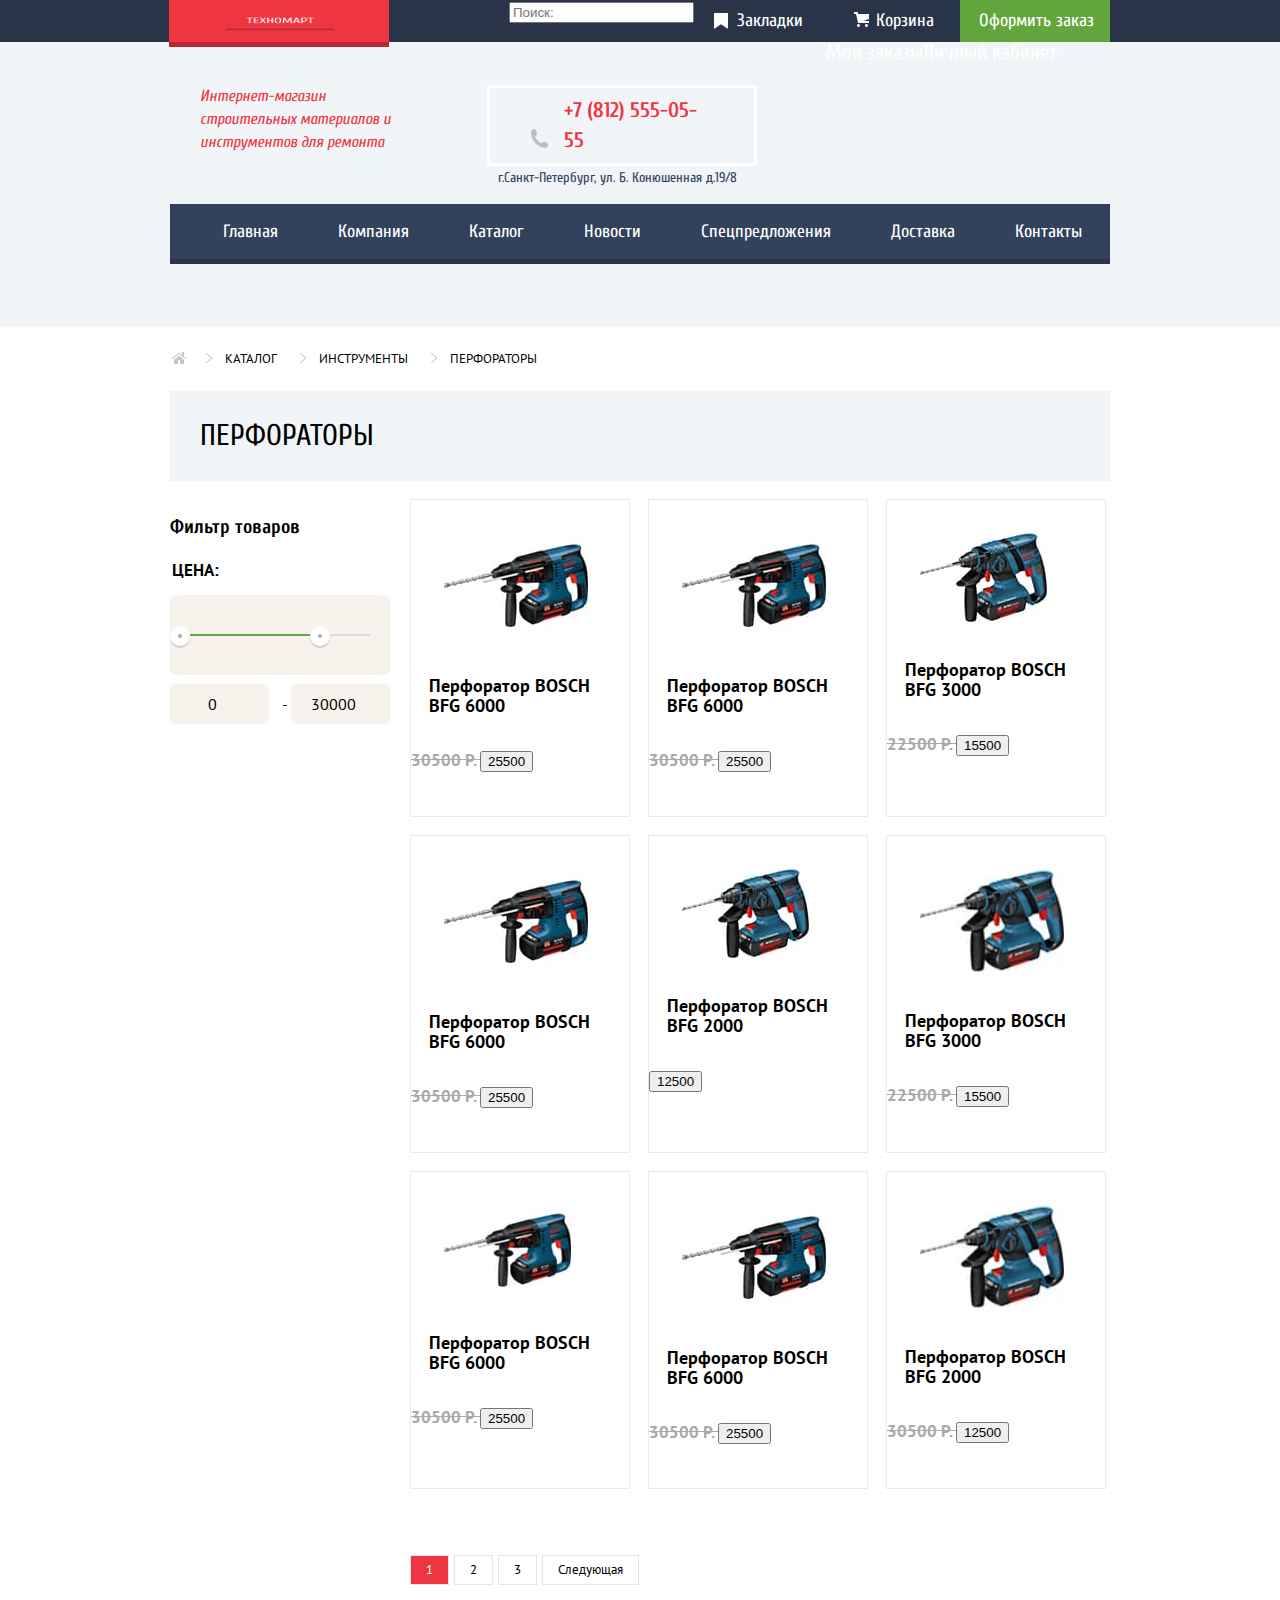
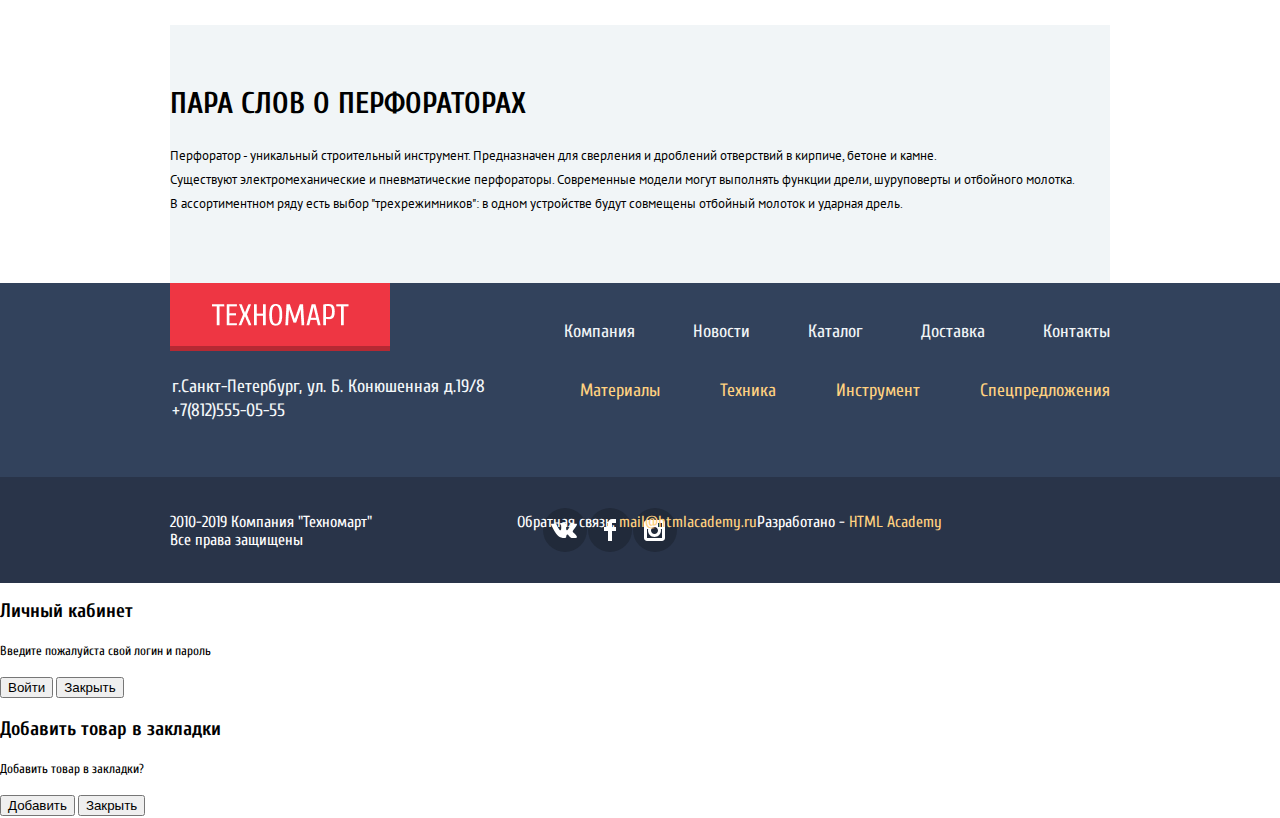
==== catalog.html @ 0c18951e "Завершаем вёрстку главной страницы" ====
<!DOCTYPE html>
<html class="page" lang="ru">

<head>
  <meta charset="utf-8">
  <title>HTML Academy: Техномарт-каталог</title>
  <link href="https://fonts.googleapis.com/css2?family=Cuprum&display=swap" rel="stylesheet">
  <link href="https://fonts.googleapis.com/css2?family=PT+Sans&display=swap" rel="stylesheet">
  <link href="normalize.css" rel="stylesheet">
  <link rel="stylesheet" href="css/style.css">
</head>

<body class="page-body inner-page">
  <header class="main-header">
    <div class="upper-header">
      <div class="main-header-wrapper">
        <div class="main-logo">
          <a class="main-header-logo" href="index.html"> <img src="img/logo.png" width="220" height="47" alt="Логотип магазина «Техномарт»">
          </a>
        </div>
        <form action="#" method="POST">
          <input type="search" placeholder="Поиск:">
        </form>
        <div class="bookmarks">
          <a class="marks" href="#">Закладки</a>
        </div>
        <a class="basket" href="#">Корзина</a>
        <a class="link-order" href="#">Оформить заказ</a>
      </div>
    </div>
    <div class="container-index">
      <div class="down-header">
        <div class="slogan">
          <p class>Интернет-магазин строительных материалов и инструментов для ремонта</p>
        </div>
        <section class="header-contacts">
          <h2 class="visually-hidden">Контактная информация</h2>
          <a class="phone-header" href="tel:+78125550555">+7 (812) 555-05-55</a>
          <p>г.Санкт-Петербург, ул. Б. Конюшенная д.19/8</p>
        </section>
        <a href="#">Мои заказы</a>
        <a href="#">Личный кабинет</a>
      </div>
      <nav class="main-nav">
        <ul class="site-nav">
          <li class="site-item">
            <a href="index.html">Главная</a>
          </li>
          <li class="site-item">
            <a href="blank.html">Компания</a>
          </li>
          <li class="site-item">
            <a href="catalog.html">Каталог</a>
          </li>
          <li>
            <a href="blank.html">Новости</a>
          </li>
          <li class="site-item">
            <a href="blank.html">Спецпредложения</a>
          </li>
          <li class="site-item">
            <a href="blank.html">Доставка</a>
          </li>
          <li class="site-item">
            <a href="blank.html">Контакты</a>
          </li>
        </ul>
      </nav>
    </div>
  </header>
  <main class="page-catalog container">
    <ul class="catalog-nav">
      <li class="catalog-nav-item">
        <a href="catalog.html">Каталог</a>
      </li>
      <li class="catalog-nav-item">
        <a href="blank.html">Инструменты</a>
      </li>
      <li class="catalog-nav-item">
        <a href="#">Перфораторы</a>
      </li>
    </ul>
    <h1>Перфораторы</h1>
    <section class="filter">
      <h2>Фильтр товаров</h2>
      <!-- Здесь будет форма фильтра -->
      <form method="get" action="https://echo.htmlacademy.ru">
        <fieldset class="filter-item">
          <legend>Цена:</legend>
          <div class="range-filter">
            <div class="range-controls">
              <div class="scale">
                <div class="bar"></div>
              </div>
              <div class="toggle toggle-min" tabindex="0"></div>
              <div class="toggle toggle-max" tabindex="0"></div>
            </div>
            <div class="price-controls">
              <label class="min-price">
                <input type="number" name="min-price" value="0">
              </label>
              <label class="max-price">
                - <input type="number" name="max-price" value="30000">
              </label>
            </div>
          </div>
        </fieldset>

    </section>
    <section class="catalog">
      <h2 class="visually-hidden">Список префораторов</h2>
      <ul class="perforators-list">
        <li class="perforators-item">
          <a href="product.html">
            <h3>Перфоратор BOSCH BFG 6000</h3>
            <div>
              <img src="img/BFG_6000.jpg" width="144" height="128" alt="Перфоратор BOSCH BFG 6000">
            </div>
          </a>
          <p>
            30500 P.
            <button type="button">25500</button>
          </p>
        </li>
        <li class="perforators-item">
          <a href="product.html">
            <h3>Перфоратор BOSCH BFG 6000</h3>
            <div>
              <img src="img/BFG_6000.jpg" width="144" height="128" alt="Перфоратор BOSCH BFG 6000">
            </div>
          </a>
          <p>
            30500 P.
            <button type="button">25500</button>
          </p>
        </li>
        <li class="perforators-item">
          <a href="product.html">
            <h3>Перфоратор BOSCH BFG 3000</h3>
            <div>
              <img src="img/BFG_3000.jpg" width="127" height="112" alt="Перфоратор BOSCH BFG 3000">
            </div>
          </a>
          <p>
            22500 P.
            <button type="button">15500</button>
          </p>
        </li>
        <li class="perforators-item">
          <a href="product.html">
            <h3>Перфоратор BOSCH BFG 6000</h3>
            <div>
              <img src="img/BFG_6000.jpg" width="144" height="128" alt="Перфоратор BOSCH BFG 6000">
            </div>
          </a>
          <p>
            30500 P.
            <button type="button">25500</button>
          </p>
        </li>
        <li class="perforators-item">
          <a href="product.html">
            <h3>Перфоратор BOSCH BFG 2000</h3>
            <div>
              <img src="img/BFG_2000.jpg" width="127" height="112" alt="Перфоратор BOSCH BFG 2000">
            </div>
          </a>
          <p>
            <button type="button">12500</button>
          </p>
        </li>
        <li class="perforators-item">
          <a href="product.html">
            <h3>Перфоратор BOSCH BFG 3000</h3>
            <div>
              <img src="img/BFG_3000.jpg" width="144" height="128" alt="Перфоратор BOSCH BFG 3000">
            </div>
          </a>
          <p>
            22500 P.
            <button type="button">15500</button>
          </p>
        </li>
        <li class="perforators-item">
          <a href="product.html">
            <h3>Перфоратор BOSCH BFG 6000</h3>
            <div>
              <img src="img/BFG_6000.jpg" width="127" height="112" alt="Перфоратор BOSCH BFG 6000">
            </div>
          </a>
          <p>
            30500 P.
            <button type="button">25500</button>
          </p>
        </li>
        <li class="perforators-item">
          <a href="product.html">
            <h3>Перфоратор BOSCH BFG 6000</h3>
            <div>
              <img src="img/BFG_6000.jpg" width="144" height="128" alt="Перфоратор BOSCH BFG 6000">
            </div>
          </a>
          <p>
            30500 P.
            <button type="button">25500</button>
          </p>
        </li>
        <li class="perforators-item">
          <a href="product.html">
            <h3>Перфоратор BOSCH BFG 2000</h3>
            <div>
              <img src="img/BFG_2000.jpg" width="144" height="128" alt="Перфоратор BOSCH BFG 2000">
            </div>
          </a>
          <p>
            30500 P.
            <button type="button">12500</button>
          </p>
        </li>
      </ul>
      <ul class="numeration-list">
        <li class="numeration-item current">
          <a class="current">1</a>
        </li>
        <li class="numeration-item">
          <a href="#">2</a>
        </li>
        <li class="numeration-item">
          <a href="#">3</a>
        </li>
        <li class="numeration-item">
          <a href="#">Следующая</a>
        </li>
      </ul>
    </section>
    <section class="perforators-info">
      <h2>ПАРА СЛОВ О ПЕРФОРАТОРАХ</h2>
      <p>Перфоратор - уникальный строительный инструмент. Предназначен для сверления и дроблений отверствий в кирпиче, бетоне и камне.<br> Существуют электромеханические и пневматические перфораторы. Современные модели могут выполнять функции дрели,
        шуруповерты и отбойного молотка.<br>В ассортиментном ряду есть выбор "трехрежимников": в одном устройстве будут совмещены отбойный молоток и ударная дрель.</p>
    </section>
  </main>
  <footer class="page-footer main-footer">
    <div class="upper-footer">
      <div class="container">
        <a class="footer-logo" href="index.html">
          <img src="img/logo.png" width="220" height="47" alt="Логотип магазина «Техномарт»">
        </a>
        <section class="contacts-footer">
          <h2 class="visually-hidden">Контактная информация</h2>
          <p>г.Санкт-Петербург, ул. Б. Конюшенная д.19/8</p>
          <a class="phone-footer" href="tel:+78125550555">+7(812)555-05-55</a>
        </section>
        <ul class="footer-nav-list">
          <li class="footer-nav-item ">
            <a href="index.html">Компания</a>
          </li>
          <li class="footer-nav-item">
            <a href="blank.html">Новости</a>
          </li>
          <li class="footer-nav-item">
            <a href="catalog.html">Каталог</a>
          </li>
          <li class="footer-nav-item">
            <a href="blank.html">Доставка</a>
          </li>
          <li class="footer-nav-item">
            <a href="blank.html">Контакты</a>
          </li>
        </ul>
        <ul class="footer-extra-nav">
          <li class="extra-nav">
            <a href="index.html">Материалы</a>
          </li>
          <li class="extra-nav">
            <a href="blank.html">Техника</a>
          </li>
          <li class="extra-nav">
            <a href="catalog.html">Инструмент</a>
          </li>
          <li class="extra-nav">
            <a href="blank.html">Спецпредложения</a>
          </li>
        </ul>
      </div>
    </div>
    <div class="down-footer">
      <div class="container">
        <p>2010-2019 Компания "Техномарт"<br>Все права защищены</p>
        <section class="footer-social">
          <h2 class="visually-hidden">Мы в социальных сетях!</h2>
          <ul class="social-networks">
            <li>
              <a class="social-item" href="#">
                <span class="visually-hidden">Вконтакте</span>
                <svg width="27" height="16" viewBox="0 0 27 16" fill="none""><path d=" M16.138 12.51C17.094 12.201 18.318 14.55 19.621 15.449C20.599 16.13 21.348 15.983 21.348 15.983L24.821 15.933C24.821 15.933 26.636 15.821 25.778 14.379C25.707
                  14.259 25.275 13.31 23.193 11.357C21.016 9.31398 21.311 9.64498 23.932 6.11298C25.529 3.95998 26.168 2.64498 25.968 2.08498C25.776 1.54598 24.603 1.68598 24.603 1.68598L20.69 1.71298C20.309 1.71398 19.986 1.83198 19.839
                  2.22798C19.836 2.23198 19.218 3.89398 18.394 5.30698C16.653 8.29598 15.958 8.45498 15.67 8.26798C15.009 7.83498 15.176 6.53098 15.176 5.60398C15.176 2.70698 15.608 1.49898 14.33 1.18698C13.903 1.08298 13.591 1.01498 12.502
                  1.00498C11.11 0.983976 9.928 1.00498 9.258 1.33398C8.813 1.55698 8.472 2.04598 8.679 2.07398C8.939 2.10898 9.522 2.23398 9.834 2.65998C10.235 3.21198 10.223 4.44898 10.223 4.44898C10.223 4.44898 10.452 7.85998 9.683 8.28298C9.155
                  8.57298 8.433 7.98098 6.88 5.26698C6.087 3.87898 5.488 2.34498 5.488 2.34498C5.488 2.34498 5.372 2.05998 5.162 1.90398C4.912 1.71898 4.562 1.65998 4.562 1.65998L0.848 1.68398C0.848 1.68398 0.29 1.69998 0.0850002 1.94598C-0.0969998
                  2.16398 0.0700002 2.61398 0.0700002 2.61398C0.0700002 2.61398 2.979 9.49498 6.273 12.961C9.293 16.143 12.725 15.932 12.725 15.932H14.28C14.28 15.932 14.749 15.878 14.989 15.62C15.213 15.38 15.203 14.929 15.203 14.929C15.203 14.929
                  15.172 12.82 16.138 12.51Z" fill="white">
                </svg>
              </a>
            </li>
            <li>
              <a class="social-item" href="#">
                <span class="visually-hidden">Фейсбук</span>
                <svg width="12" height="22" viewBox="0 0 12 22" fill="none">
                  <path d="M12 4V0H8C5.79086 0 4 1.79086 4 4V8H0V12H4V22H8V12H12V8H8V4H12Z" fill="white" />
                </svg>
              </a>
            </li>
            <li>
              <a class="social-item" href="#">
                <span class="visually-hidden">Инстаграм</span>
                <svg width="21" height="21" viewBox="0 0 21 21" fill="none">
                  <path fill-rule="evenodd" clip-rule="evenodd"
                    d="M3 0H18C19.65 0 21 1.35 21 3V18C21 19.65 19.65 21 18 21H3C1.35 21 0 19.65 0 18V3C0 1.35 1.35 0 3 0ZM14 10.5C14 8.57 12.43 7 10.5 7C8.57 7 7 8.57 7 10.5C7 12.43 8.57 14 10.5 14C12.43 14 14 12.43 14 10.5ZM3 18V9H4.181C4.0626 9.49127 4.00186 9.99467 4 10.5C4 14.0899 6.91015 17 10.5 17C14.0899 17 17 14.0899 17 10.5C16.9986 9.99464 16.9379 9.49118 16.819 9H18V18H3ZM14 7H18V3H14V7Z"
                    fill="white" />
                </svg>
              </a>
            </li>
          </ul>
        </section>
        <p> Обратная связь:
          <a class="link-feedback" href="https://htmlacademy.ru">mail@htmlacademy.ru</a>
        </p>
        <p> Разработано -
          <a class="made-by" href="https://htmlacademy.ru">HTML Academy</a>
        </p>
      </div>
    </div>
  </footer>
  <section>
    <h2>Личный кабинет</h2>
    <p>Введите пожалуйста свой логин и пароль</p>
    <!-- Здесь будет форма логина -->
    <button type="button">Войти</button>
    <button type="button">Закрыть</button>
  </section>
  <section>
    <h2>Добавить товар в закладки</h2>
    <p>Добавить товар в закладки?</p>
    <!-- Здесь будет форма логина -->
    <button type="button">Добавить</button>
    <button type="button">Закрыть</button>
  </section>
  <section class="modal modal-basket">
    <h2 class="visually-hidden">Добавить товар в корзину</h2>
    <p>Товар добавлен в корзину!</p>
    <button class="modal-close" type="button" aria-label="Закрыть"></button>
    <div class="button-basket">
      <a class="add" href="#">Оформить заказ</a>
      <a class="next" href="#">Продолжить покупки</a>
    </div>
  </section>
</body>

</html>
---- css/style.css ----
/*Varibles*/
:root {
  --basic-white: #FFFFFF;
  --basic-extra-dark: #293449;
  --basic-dark: #32425C;
  --basic-light-blue: #F1F5F7;
  --basic-light-pink: #F9F5F0;
  --basic-black: #000000;
  --basic-super-black: #1D2739;
  --basic-extra-black: #161D29;
  --basic-super-grey: #C5C5C5;
  --basic-red: #EE3643;
  --basic-dark-red: #CA2C37;
  --basic-super-red: #BA2732;
  --basic-yellow: #FFD180;
  --basic-green: #63A63E;
  --basic-super-green: #5FBB2D;
  --basic-grey: #A9A9A9;
  --basic-yellow-extra: #FFBF47;
  --basic-blue-extra: #3BBCE3;
  --basic-purple-extra: #DC91D8;
  --basic-green-extra: #8ED78F;
  --basic-white-extra: #F3F7F9;
  --special-dark-blue: #212A3A;
  --special-borders: #E5E5E5;
  --filter-pink: #F7F3EC;
  --filter-scale: #D7DCDE;
  --filter-toggle: #ababab;
  --filter-shadow: #cfcfcf;
  --modal-grey: #F1F1F1;
}

/*Global*/
.page body {
  min-width: 940px;
  margin: 0px;
  padding: 0px;
  font-family: 'Cuprum', Arial, sans-serif;
  font-size: 13px;
  line-height: 24px;
  color: var(--basic-black);
  background-color: var(--basic-white);
}

.page img {
  max-width: 100%;
  height: auto;
}

.page a {
  text-decoration: none;
  color: var(--basic-white);
}

.visually-hidden {
  position: absolute;
  width: 1px;
  height: 1px;
  margin: -1px;
  border: 0;
  padding: 0;
  white-space: nowrap;
  clip-path: inset(100%);
  clip: rect(0 0 0 0);
  overflow: hidden;
}

/* NEW трапеция*/
.features-materials{
  position: relative;
}

.features-materials::after{
  display: block;
  position: absolute;
  content: "NEW";
  width: 30px;
  height: 0px;
	border-bottom: 30px solid var(--basic-red);
	border-left: 30px solid transparent;
	border-right: 30px solid transparent;
  transform: rotate(45deg);
  Top:7px;
  right: -23px;
  font-family: 'Cuprum', Arial, sans-serif;
  color: var(--basic-white);
  text-align: center;

}
/* Grid */
.page {
  height: 100%;
}

.page-body {
  min-height: 100%;
  display: grid;
  grid-template-rows: min-content 1fr min-content;
  align-content: start;
}

/*header*/
.upper-header {
  background-color: var(--basic-extra-dark);
}

.main-header-wrapper {
  display: flex;
  flex-wrap: wrap;
  font-size: 18px;
  line-height: 24px;
  width: 940px;
  margin: 0 auto;
  justify-content: flex-end;
}

.main-header {
  background-color: var(--basic-light-blue);
}

.main-header .container-index {
  background-color: var(--basic-light-blue);
  padding-bottom: 63px;
}

.main-header-wrapper {
  position: relative;
}

.main-logo {
  width: 220px;
  height: 47px;
  background-color: var(--basic-red);
  margin: 0px;
  box-shadow: inset 0px -5px 0px rgba(0, 0, 0, 0.24);
  position: absolute;
  left: -1px;
}

.main-logo img {
  width: 108px;
  height: 18px;
  padding-top: 12px;
  padding-right: 56px;
  padding-bottom: 18px;
  padding-left: 57px;
}

.search input {
  width: 271px;
  height: 42px;
  margin: 0px;
}

.main-logo a {
  display: block;
}

.main-logo img:active {
  background-color: var(--basic-super-red);
}

.upper-header .basket,
.upper-heaader .link-order {
  display: block;
}

.upper-header .link-order {
  justify-content: flex-end;
  padding-left: 19px;
  padding-right: 16px;
  padding-top: 9px;
  padding-bottom: 9px;
  background-color: var(--basic-green);
}

.upper-header .link-order:link {
  font-family: 'Cuprum', Arial, sans-serif;
  font-size: 18px;
  line-height: 24px;
  color: var(--basic-white);
  background-color: var(--basic-green);
}

.upper-header .link-order:hover {
  background-color: var(--basic-super-green);
}

.upper-header .link-order:active {
  background-color: var(--basic-green);
  opacity: 0.5;
}

.bookmarks .marks {
  display: block;
  position: relative;
  padding-left: 43px;
  padding-right: 24px;
  margin: 0px;
  padding-top: 9px;
  padding-bottom: 9px;
}

.bookmarks .marks::before {
  display: block;
  content: "";
  position: absolute;
  width: 14px;
  height: 16px;
  bottom: 13px;
  left: 20px;
  background-image: url("../img/bookmark.svg");
  background-repeat: no-repeat;
  background-position: 0 0;
}

.upper-header .marks,
.upper-header .basket {
  font-family: 'Cuprum', Arial, sans-serif;
  font-size: 18px;
  line-height: 24px;
  font-weight: normal;
  color: var(--basic-white);
  background-color: var(--basic-extra-dark);
}

.upper-header .marks:active,
.upper-header .basket:active {
  opacity: 0.5;
  background-color: var(--basic-extra-black);
}

.upper-header .basket {
  position: relative;
  padding-top: 9px;
  padding-bottom: 9px;
  padding-left: 49px;
  padding-right: 26px;
}

.upper-header .basket::before {
  display: block;
  content: "";
  position: absolute;
  width: 15px;
  height: 15px;
  bottom: 15px;
  left: 27px;
  background-image: url("../img/icons/basket.svg");
  background-repeat: no-repeat;
  background-position: 0 0;
}

/*down header*/
.down-header {
  display: flex;
  justify-content: flex-start;
  flex-wrap: wrap;
  background-color: var(--basic-light-blue);
  margin: 0 auto;
  padding: 0 10px;
  width: 940px;
}

.slogan p {
  width: 197px;
  margin-left: 30px;
  margin-top: 42.5px;
  margin-right: 90px;
}

.slogan p {
  font-family: 'Cuprum', Arial, sans-serif;
  font-size: 16px;
  line-height: 23px;
  font-style: italic;
  color: var(--basic-red);
}

.header-contacts .phone-header {
  display: block;
  position: relative;
  width: 145px;
  padding-top: 7px;
  padding-bottom: 8px;
  padding-left: 74px;
  padding-right: 45px;
  border: 3px solid #FFFFFF;
  font-family: 'Cuprum', Arial, sans-serif;
  font-weight: bold;
  font-size: 21px;
  line-height: 30px;
  color: var(--basic-red);
  margin-top: 43px;
  margin-right: 69px;
  margin-left: 0px;
}

.header-contacts .phone-header::before {
  display: block;
  position: absolute;
  content: "";
  width: 18px;
  height: 19px;
  left: 40px;
  bottom: 15px;
  background-image: url("../img/icons/icon-phone.svg")
}

.header-contacts p {
  font-family: 'Cuprum', Arial, sans-serif;
  font-size: 14px;
  line-height: 24px;
  color: var(--basic-dark);
  margin-left: 11px;
  margin-top: 0px;
}

.down-header a {
  display: block;
  font-family: 'Cuprum', Arial, sans-serif;
  font-size: 21px;
  line-height: 21px;
}

.down-header .login-link {
  position: relative;
  background-color: var(--basic-white);
  padding-top: 12px;
  padding-bottom: 12px;
  padding-left: 48px;
  padding-right: 27px;
  width: 49px;
  margin-top: 46px;
  margin-bottom: 67px;
  margin-right: 10px;
}

.login-link::before {
  display: block;
  content: "";
  position: absolute;
  width: 27px;
  height: 17px;
  left: 23px;
  background-image: url("../img/icons/icon-login.svg");
  background-repeat: no-repeat;
  background-position: 0 0;
}

.down-header .registration-link {
  padding-top: 12px;
  padding-bottom: 12px;
  padding-left: 24px;
  padding-right: 24px;
  background-color: var(--basic-white);
  width: 102px;
  margin-top: 46px;
  margin-bottom: 67px;
}

.login-link:link,
.registration-link:link {
  font-family: 'Cuprum', Arial, sans-serif;
  font-size: 21px;
  line-height: 21px;
  color: var(--basic-black);
}

.login-link:hover,
.registration-link:hover {
  color: var(--basic-red);
}

.login-link:active .registration-link:active {
  color: var(--basic-super-grey);
}

/*flex - navigatiob*/
.main-nav {
  font-family: 'Cuprum', Arial, sans-serif;
  font-size: 18px;
  line-height: 24px;
  color: var(--basic-white);
  background-color: var(--basic-dark);
  font-style: normal;
  font-weight: normal;
  margin: 0 auto;
  width: 940px;
  box-shadow: inset 0px -5px var(--basic-extra-dark);
}

.site-nav {
  display: flex;
  flex-wrap: wrap;
  margin: 0;
  padding: 0;
  list-style: none;
}

.site-nav a {
  display: block;
  padding-top: 16px;
  padding-bottom: 20px;
  padding-left: 7px;
  padding-right: 7px;
}

.site-nav a:first-child {
  padding-left: 53px;
}

.site-nav a:last-child {
  padding-left: 53px;
}

.main-nav a:hover {
  background-color: var(--basic-extra-dark);
}

.main-nav a:active {
  background-color: var(--basic-super-black);
  opacity: 0.5;
}

/* Container */
.container {
  width: 940px;
  margin: 0 auto;
  padding: 0px;
}

/*features - GRID*/
.features-column {
  display: grid;
  grid-template-columns: 1fr 1fr 1fr;
  grid-gap: 20px;
}

.container .slider {
  grid-column: 1/3;
  grid-row: 2/4;
  z-index: 5;
}

/*features*/
.features {
  margin-top: 57px;
}

.features .features-title {
  font-family: 'Cuprum', Arial, sans-serif;
  font-style: normal;
  font-weight: bold;
  font-size: 24px;
  line-height: 30px;
  color: var(--basic-white);
  align-items: center;
  margin-left: 23px;
  margin-top: 20px;
  margin-bottom: 0px;
}

.features .features-materials,
.features .features-delivery {
  background-color: var(--basic-yellow-extra);
  width: 300px;
}

.features h3 {
  position: relative;
}

.features-materials h3::after {
  display: block;
  content: "";
  position: absolute;
  height: 65px;
  width: 44px;
  bottom: -45px;
  right: 45px;
  background: url("../img/icons/icon-1.svg");
  background-repeat: no-repeat;
  background-position: 0 0;
}

.features-instruments h3::after {
  display: block;
  content: "";
  position: absolute;
  height: 61px;
  width: 75px;
  bottom: -44px;
  right: 30px;
  background: url("../img/icons/icon-2.svg");
  background-repeat: no-repeat;
  background-position: 0 0;
}

.features-technics h3::after {
  display: block;
  content: "";
  position: absolute;
  height: 62px;
  width: 78px;
  bottom: -43px;
  right: 30px;
  background: url("../img/icons/icon-3.svg");
  background-repeat: no-repeat;
  background-position: 0 0;
}

.features-discounts h3::after {
  display: block;
  content: "";
  position: absolute;
  height: 73px;
  width: 59px;
  bottom: -48px;
  right: 42px;
  background: url("../img/icons/icon-4.svg");
  background-repeat: no-repeat;
  background-position: 0 0;
}

.features-delivery h3::after {
  display: block;
  content: "";
  position: absolute;
  height: 63px;
  width: 78px;
  bottom: -46px;
  right: 30px;
  background: url("../img/icons/icon-5.svg");
  background-repeat: no-repeat;
  background-position: 0 0;
}

.features .features-instruments {
  background-color: var(--basic-blue-extra);
  width: 300px;
}

.features .features-technics {
  background-color: var(--basic-purple-extra);
  width: 300px;
}

.features .features-discounts {
  background-color: var(--basic-green-extra);
  width: 300px;
}

.features a {
  display: block;
}

.features .link {
  font-family: 'Cuprum', Arial, sans-serif;
  font-size: 14px;
  line-height: 18px;
  font-style: normal;
  font-weight: normal;
  color: var(--basic-white);
  background-color: rgba(255, 255, 255, 0.3);
  text-transform: uppercase;
  width: 90px;
  padding-top: 10px;
  padding-left: 23px;
  padding-bottom: 10px;
  padding-right: 24px;
  margin-left: 23px;
  margin-bottom: 21px;
  margin-top: 14px;
}

.features-instruments .link {
  padding: 10px 26px;
  margin-right: 22px;
  width: 83px;
}

.features-technics .link {
  padding-top: 10px;
  padding-bottom: 10px;
  padding-left: 31px;
  padding-right: 30px;
  margin-right: 22px;
  width: 74px;
}

.features-discounts .link {
  padding-top: 10px;
  padding-bottom: 10px;
  padding-right: 23px;
  padding-left: 22px;
  margin-right: 23px;
  width: 90px;
  margin-top: 12px;
}

.features-delivery .link {
  padding-top: 10px;
  padding-bottom: 10px;
  padding-left: 37px;
  padding-right: 36px;
  margin-right: 22px;
  width: 62px;
  margin-top: 13px;
}

.features .link:hover {
  background-color: var(--basic-super-grey);
  opacity: 0.3;
}

.features .link:active {
  background-color: var(--basic-grey);
  opacity: 0.3;
}

/*SLIDER*/
.slider {
  position: relative;
  text-align: center;
  width: 620px;
  height: 266px;
  background-repeat: no-repeat;
  position: 0 0;
}

.slider-1 {
  background-image: url("../img/perforators_slider(1).jpg");
  width: 620px;
}

.slider-2 {
  background-image: url("../img/perforators_slider(2).jpg");
}

.slider-list {
  margin: 0;
  padding: 0;
  list-style: none;
}

.slider-list .slide {
  display: none;
}

.slider-list .slide-current {
  display: block;
}

.slider .slider-catalog {
  position: absolute;
  width: 100px;
  padding-top: 11px;
  padding-bottom: 9px;
  padding-left: 46px;
  padding-right: 46px;
  font-weight: normal;
  font-family: 'Cuprum', Arial, sans-serif;
  font-size: 14px;
  line-height: 18px;
  color: var(--basic-white);
  background-color: var(--basic-red);
  text-transform: uppercase;
  cursor: pointer;
  bottom: 27px;
  left: 24px;
}

.slider .slider-catalog:hover {
  background-color: var(--basic-dark-red);
}

.slider .slider-catalog:active {
  background-color: var(--basic-super-red);
}

.slider-controls {
  position: absolute;
  width: 588px;
  bottom: 105px;
  left: 20px;
  border: 0;
  padding: 0;
  display: flex;
  justify-content: space-between;
}

.slider-controls button {
  cursor: pointer;
  background-color: transparent;
  border:none;
}

.slider-controls .button-first::before{
  display: block;
  content: "";
  width: 22px;
  height: 40px;
  background-image: url("../img/icons/icon-left.svg");
  background-repeat: no-repeat;
  background-color: transparent;
}

.slider-controls .button-second::before{
  display: block;
  content: "";
  width: 22px;
  height: 40px;
  top: 150px;
  background-image: url("../img/icons/icon-left.svg");
  transform: rotate(180deg);
  background-repeat: no-repeat;
  background-color: transparent;
}

/*popular-products*/
.products-producers {
  display: grid;
}

.products-list {
  margin: 0;
  padding: 0;
  list-style: none;
}

.column-producers {
  display: grid;
  grid-template-columns: 220px 220px 220px 220px;
  grid-column-gap: 20px;
  grid-row-gap: 10px;
  width: 940px;
}

/*products flex*/
.products-list {
  display: flex;
  flex-wrap: wrap;
  padding: 0;
  margin: 0;
  list-style: none;
}

.products-item {
  width: 216px;
  min-height: 318px;
  margin-right: 20px;
}

.products-item:last-child {
  margin-right: 0px;
}

.column-products{
  margin-top: 20px;
}
.popular-products .container {
  display: flex;
  justify-content: space-between;
  flex-wrap: wrap;
  margin-top: 60px;
  margin-bottom: 16px;
  background-color: var(--basic-light-pink);
  align-items: center;
  width: 940px;
  margin-left: 0px;
  margin-right: 0px;
}

.link-button {
  font-size: 14px;
  line-height: 18px;
  width: 192px;
  text-transform: uppercase;
  color: var(--basic-white);
  background-color: var(--basic-red);
  margin-right: 14px;
}

.link-button a {
  display: block;
  list-style: none;
  padding-top: 10px;
  padding-bottom: 11px;
  text-align: center;
}

.link-button:hover {
  background-color: var(--basic-dark-red);
}

.link-button:active {
  background-color: var(--basic-super-red);
}

/*products-decoration*/
.products-producers h2 {
  font-family: 'Cuprum', Arial, sans-serif;
  font-weight: normal;
  font-size: 30px;
  line-height: 30px;
  align-items: center;
  text-transform: uppercase;
  color: var(--basic-dark);
  margin-top: 29px;
  margin-bottom: 30px;
  margin-left: 28px;
}

.products-list h3 {
  font-family: 'PT Sans', Arial, sans-serif;
  font-weight: bold;
  font-size: 18px;
  line-height: 20px;
  text-align: center;
}

.products-item a {
  display: block;
  font-family: 'PT Sans', Arial, sans-serif;
  width: 64px;
  font-size: 17px;
  line-height: 18px;
  background-color: var(--basic-red);
  padding-top: 10px;
  padding-bottom: 10px;
  padding-left: 32px;
  padding-right: 44px;
  color: var(--basic-white);
}

.products-item span {
  font-family: 'PT Sans', Arial, sans-serif;
  font-weight: bold;
  font-size: 17px;
  line-height: 18px;
  text-transform: uppercase;
  color: var(--basic-grey);
  text-decoration-line: line-through;
  text-align: center;
}

.products-item {
  display: flex;
  flex-direction: column;
  border: 1px solid #EAEAEA;
}

.products-item h3 {
  order: 1;
  justify-content: center;
  margin-bottom: 0px;
  margin-top: 3px;
}

.products-item span,
.products-item a {
  order: 2;
}

.products-list p {
  text-align: center;
}

.products-item span {
  margin-top: 7px;
  margin-bottom: 13px;
}

.products-item .no-price {
  margin-top: 39px;
}

.products-item a {
  margin-left: 47px;
}

.products-list .products-pic {
  min-width: 184px;
  min-height: 164px;
  margin-top: 6px;
}

/*producers flex*/
.producers .container {
  display: flex;
  justify-content: space-between;
  flex-wrap: wrap;
  margin-top: 67px;
  margin-bottom: 20px;
  background-color: var(--basic-light-pink);
  align-items: center;
  margin-left: 0px;
  margin-right: 0px;
}

.producers h2{
  margin-top:29px;
  margin-bottom: 31px;

}
.producers .link-button {
  display: block;
  margin-right: 19px;
  margin-top: 26px;
  margin-bottom: 26px;
  align-items: center;
}

.producers .link {
  display: block;
  list-style: none;
  padding-top: 11px;
  padding-bottom: 9px;
  padding-left: 39px;
  padding-right: 38px;
}

.producers img:hover {
  filter: drop-shadow(0px 4px 20px rgba(0, 0, 0, 0.15));
}

.producers img:active {
  opacity: 0.5;
  filter: drop-shadow(0px 4px 20px rgba(0, 0, 0, 0.15));
}

/*service*/
.services {
  background-color: var(--basic-light-blue);
  margin-top: 64px;
  width: 940px;
  margin-bottom: 71px;
}

.services h2 {
  font-family: 'Cuprum', Arial, sans-serif;
  font-size: 30px;
  line-height: 30px;
  text-transform: uppercase;
  color: var(--basic-black);
  font-weight: normal;
  padding-top: 64px;
}

.services p {
  font-family: 'PT Sans', Arial, sans-serif;
  font-size: 13px;
  line-height: 24px;
  margin-top: 25px;
  margin-bottom: 0px;
}

.slider-services h2 {
  font-family: 'Cuprum', Arial, sans-serif;
  font-size: 30px;
  line-height: 30px;
  text-transform: uppercase;
  font-weight: 400;
  color: var(--basic-dark);
}

.slider-services p,
.services .slider-list-services p {
  font-family: 'PT Sans', Arial, sans-serif;
  font-weight: normal;
  font-size: 13px;
  line-height: 24px;
  color: var(--basic-black);

}

/*services SLIDER*/
.slider-services {
  background-color: var(--basic-light-blue);
  display: flex;
  position: relative;
}

.slider-services .slider-list-services {
  margin: 0;
  padding: 0;
  list-style: none;
  order: 1;
}

.slider-services .slide {
  margin-top: 70px;
}

.slider-controls-services {
  align-self: flex-end;
  margin-left: 0px;
  margin-bottom: 99px;
  margin-right: 80px;
  margin-top: 70px;
  position: relative;
}

.slider-controls-services button {
  text-align: left;
}

.slider-controls-services::after {
  display: block;
  position: absolute;
  content: "";
  width: 10px;
  height: 279px;
  right: 0px;
  top: -40px;
  background-image: url("../img/line-slider.png")
}

.slider-item-1 {
  position: relative;
}

.slider-item-1::after {
  display: block;
  content: "";
  position: absolute;
  width: 468px;
  height: 261px;
  left: 150px;
  top: 20px;
  background-image: url("../img/delivery_slider.png")
}

.slider-item-2 {
  position: relative;
}

.slider-item-2::after {
  display: block;
  content: "";
  position: absolute;
  width: 389px;
  height: 283px;
  left: 220px;
  top: -10px;
  background-image: url("../img/garantee.png")
}

.slider-item-3 {
  position: relative;
}

.slider-item-3::after {
  display: block;
  content: "";
  position: absolute;
  width: 465px;
  height: 285px;
  left: 160px;
  top: -3px;
  background-image: url("../img/credit_slider.png")
}

.slider-item-3 a {
  position: absolute;
  font-family: 'Cuprum', Arial, sans-serif;
  font-size: 14px;
  line-height: 18px;
  text-transform: uppercase;
  color: var(--basic-white);
  background-color: var(--basic-red);
  width: 130px;
  top: 120px;
  padding-right: 41px;
  padding-left: 40px;
  padding-top: 12px;
  padding-bottom: 14px;
  border-radius: 5%;
}

.slider-controls-services button {
  display: block;
  width: 240px;
  font-family: 'Cuprum', Arial, sans-serif;
  font-size: 21px;
  line-height: 30px;
  font-weight: 700;
  background-color: var(--basic-dark);
  color: var(--basic-white);
  box-shadow: 0px 1px 0px #293449, inset 0px 1px 0px #405069;
  padding-top: 13.5px;
  padding-bottom: 17.5px;
  padding-left: 22px;
  border: none;
}

.slider-services .slide {
  display: none;
}

.slider-services .slide-current {
  display: block;
}

.slider-controls-services .current {
  background-color: var(--basic-white);
  color: var(--basic-dark);
  box-shadow: 0px 1px 0px #FFFFFF;
}

/*company-review*/
.index-columns {
  display: flex;
  flex-wrap: wrap;
  margin-bottom: 65px;
  justify-content: space-between;
  margin-top: 0px;
}

.company-info {
  background-color: var(--basic-white);
  width: 460px;
  margin-right: 166px;
}

.company-info h2,
.contacts h2 {
  font-size: 30px;
  line-height: 30px;
  text-transform: uppercase;
  margin-top: 0px;
  font-family: 'Cuprum', Arial, sans-serif;
  text-transform: uppercase;
  font-style: normal;
  font-weight: normal;
}

.company-info p {
  font-family: 'PT Sans', Arial, sans-serif;
  font-size: 13px;
  line-height: 24px;
  margin: 0;
}

.info-paragraph {
  padding-top: 29px;
}

.company-info .company-list {
  margin-top: 0px;
  list-style: none;
  margin-right: 2px;
}

.company-list li {
  position: relative;
}

.company-list li::after {
  display: block;
  position: absolute;
  content: "";
  width: 25px;
  height: 2px;
  background-color: var(--basic-red);
  top: 10px;
  left: -37px;
}

.link-info {
  font-family: 'Cuprum', Arial, sans-serif;
  color: var(--basic-white);
  font-weight: normal;
  font-size: 14px;
  line-height: 18px;
  text-transform: uppercase;
  padding: 0px;
  padding-top: 11px;
  padding-left: 40px;
  padding-bottom: 9px;
  text-align: center;
}

.link-info-company {
  background-color: var(--basic-red);
  width: 220px;
}

.contacts p {
  font-family: 'PT Sans', Arial, sans-serif;
  font-size: 13px;
  line-height: 24px;
  padding-bottom: 24px;
}

.company-info .company-item {
  font-family: 'Cuprum', Arial, sans-serif;
  font-size: 18px;
  line-height: 24px;
  font-weight: normal;
  padding-bottom: 12px;
  color: var(--basic-black);
}

.contacts img {
  padding-left: 0px;
  height: 158px;
  width: 300px;
}

.contacts h2 {
  padding-left: 13px;
}

.contacts-map {
  margin-left: 12px;
}

.contacts p {
  padding-left: 12px;
}

.contacts .link-button {
  width: 300px;
  margin-top: 15px;
  margin-right: 0px;
  margin-left: 11px;
}

.contacts .map {
  padding-left: 62px;
  padding-right: 61px;
  padding-top: 11px;
  padding-bottom: 9px;
}

/*footer*/
/*Добавила флексы*/
.upper-footer {
  background-color: var(--basic-dark);
}

.upper-footer .container {
  display: grid;
  grid-template-columns: 321px 619px;
  width: 940px;
}

.footer-nav-list {
  display: block;
  display: flex;
  flex-wrap: wrap;
  justify-content: flex-end;
  list-style: none;
  margin-top: 37px;
}

.footer-extra-nav {
  order: 3;
  display: block;
  display: flex;
  flex-wrap: wrap;
  justify-content: flex-end;
  list-style: none;
}

.contacts-footer {
  order: 2;
}

/*стилизация футера*/
.footer-nav-item a {
  font-size: 18px;
  line-height: 24px;
  color: var(--basic-light-blue);
}

.footer-nav-item {
  padding-left: 29px;
  padding-right: 29px;
}

.footer-nav-item:last-child {
  padding-right: 0px;
}

.extra-nav {
  padding-left: 30px;
  padding-right: 30px;
  padding-top: 7px;
}

.extra-nav:last-child {
  padding-right: 0px;
}

.extra-nav a {
  font-size: 18px;
  line-height: 24px;
  color: var(--basic-yellow);
  margin-top: 0px;
}

.extra-nav a:link {
  color: var(--basic-yellow);
}

.extra-nav a:hover,
.footer-nav-item a:hover {
  text-decoration-line: underline;
}

.extra-nav a:active,
.footer-nav-item a:active {
  opacity: 0.5;
  text-decoration-line: none;
}

.upper-footer p,
.upper-footer .phone-footer {
  font-family: 'Cuprum', Arial, sans-serif;
  font-weight: normal;
  font-size: 18px;
  line-height: 24px;
  color: var(--basic-white-extra);
}

.upper-footer p {
  margin-top: 16px;
  margin-bottom: 0px;
  margin-left: 2px;
}

.upper-footer .phone-footer {
  display: block;
  margin-top: 0px;
  margin-bottom: 54px;
  margin-left: 2px;
}

/*down footer-grid*/
.down-footer {
  background-color: var(--basic-extra-dark);
}

.down-footer .container {
  display: flex;
  width: 940px;
  flex-wrap: wrap;
  margin: 0 auto;
  padding: 0;
}

.down-footer p {
  font-family: 'Cuprum', Arial, sans-serif;
  font-weight: normal;
  font-size: 16px;
  line-height: 18px;
  color: var(--basic-white);
  margin-top: 36px;
  margin-bottom: 34px;
  padding: 0px;
}

.footer-social {
  width: 145px;
  align-self: center;
  text-align: center;
}

.footer-social h2 {
  margin-top: 0;
  margin-bottom: 15px;
  font-size: 14px;
  display: block;
}

.social-networks {
  display: flex;
  flex-wrap: wrap;
  width: 138px;
  margin: 0 auto;
  padding: 0;
  list-style: none;
  margin-left: 170px;
}

.social-item {
  background-color: var(--special-dark-blue);
  display: flex;
  align-items: center;
  justify-content: center;
  width: 44px;
  height: 44px;
  color: inherit;
  border-radius: 50%;
  margin-right: 0.5px;
  margin-left: 0.5px;
}

.social-item:hover,
.social-item:focus {
  background-color: var(--basic-red);
}

.feedback {
  display: block;
  width: 137px;
  margin-left: 220px;
  padding-left: 59px;
}

.done {
  margin: 0;
  width: 98px;
  margin-left: 48px;
}

.down-footer .link-feedback,
.down-footer .made-by {
  color: var(--basic-yellow);
}

.down-footer .link-feedback:hover,
.down-footer .made-by:hover {
  text-decoration-line: underline;
}

.down-footer .link-feedback:active,
.down-footer .made-by:active {
  color: var(--basic-red);
  text-decoration: none;
}

/* Grid for catalog */
.page-catalog {
  display: grid;
  grid-template-columns: 220px 1fr;
  align-content: start;
}

.page-catalog h1 {
  order: 0;
  grid-column: 1 / -1;
  margin-bottom: 18px;
  padding: 0;
}

.page-catalog .catalog-nav {
  grid-column: 1 / -1;
  padding: 0;
  margin: 0;
}

.catalog {
  margin-left: 20px;
}

.perforators-info {
  grid-column: 1 / -1;
  margin-top: 40px;
  margin-bottom: 40px;
}

/*flex*/
.perforators-list {
  display: flex;
  flex-wrap: wrap;
  padding: 0;
  margin: 0;
  margin-bottom: 48px;
  list-style: none;
}

.perforators-item {
  width: 220px;
  min-height: 318px;
  margin-right: 18px;
  margin-bottom: 18px;
  border: 1px solid #EAEAEA;
  box-sizing: border-box;
}

.perforators-item:nth-child(3n) {
  margin-right: 0;
}

.perforators-item a {
  display: flex;
  flex-direction: column;
}

/*Styles*/
.perforators img {
  width: 144px;
  height: 128px;
  margin: 0;
}

.perforators-item div {
  padding-top: 22px;
  padding-left: 33px;
}

.perforators-list h3 {
  order: 1;
  margin-right: 17px;
  margin-left: 18px;
  font-family: 'PT Sans', Arial, sans-serif;
  font-size: 18px;
  line-height: 20px;
  vertical-align: center;
}

/*CATALOG*/
.catalog-nav,
.perforators-list,
.numeration-list {
  list-style: none;
}

.catalog-nav a {
  font-family: 'PT Sans', Arial, sans-serif;
  font-size: 13px;
  line-height: 18px;
  text-transform: uppercase;
  color: var(--basic-black);
}

.page-catalog h1 {
  font-size: 30px;
  padding: 30px;
  line-height: 30px;
  font-family: 'Cuprum', Arial, sans-serif;
  font-size: 30px;
  line-height: 30px;
  font-weight: normal;
  text-transform: uppercase;
  margin-top: 0px;
}

.catalog-nav {
  display: flex;
  padding: 0;
  margin: 0;
  list-style: none;
  justify-content: flex-start;
  flex-wrap: wrap;
}

.catalog-nav li:first-child {
  margin-left: 55px;
}

.catalog-nav li:first-child::before {
  display: block;
  position: absolute;
  content: "";
  width: 14px;
  height: 12px;
  background-image: url("../img/icons/icon-home.svg");
  left: -53px;
  bottom: 27px;
}

.catalog-nav li {
  position: relative;
  margin-right: 42px;
  padding-top: 20px;
  padding-bottom: 20px;
}

.catalog-nav li::after {
  display: block;
  content: "";
  position: absolute;
  width: 8px;
  height: 14px;
  left: -20px;
  bottom: 25px;
  background-image: url("../img/icons/small.svg");
  background-repeat: no-repeat;
  background-position: 0 0;
}

/*FILTER*/
.filter {
  width: 220px;
}

.filter fieldset {
  padding: 0;
  margin: 0;
  margin-bottom: 30px;
  border: none;
}

.filter-item {
  margin: 0;
  padding: 0;
  border: none;
}

.range-filter {
  width: 220px;
  margin-top: 10px;
}

.filter-item legend {
  font-family: 'PT Sans', Arial, sans-serif;
  font-weight: bold;
  text-transform: uppercase;
  font-size: 17px;
  line-height: 30px;
}

.range-controls {
  position: relative;
  background-color: var(--filter-pink);
  height: 41px;
  margin-top: 55px;
  border-radius: 5%;
  margin-bottom: 9px;
  margin-top: 10px;
  padding-top: 39px;
  padding-right: 20px;
  padding-left: 20px;
}

.range-controls .scale {
  height: 2px;
  background: var(--filter-scale);
}

.range-controls .bar {
  width: 70%;
  height: 2px;
  background: var(--basic-green);
}

.range-controls .toggle {
  position: absolute;
  top: 31px;
  left: 0;
  width: 4px;
  height: 4px;
  padding: 0;
  border: 8px solid var(--basic-white);
  background-color: var(--filter-toggle);
  border-radius: 50%;
  box-shadow: 0 2px 1px 0 var(--filter-shadow);
  cursor: pointer;
}

.range-controls .toggle-max {
  left: 140px;
}

.price-controls {
  display: flex;
  justify-content: space-between;
}

.price-controls label {
  font-family: 'PT Sans', Arial, sans-serif;
  font-size: 16px;
  line-height: 18px;
  text-align: center;
  text-transform: uppercase;
  align-items: center;
}

.price-controls input {
  width: 95px;
  padding-top: 10px;
  padding-bottom: 10px;
  text-align: center;
  color: var(--basic-black);
  border: none;
  border-radius: 5px;
  background: var(--filter-pink);
  font-family: inherit;
  font-size: inherit;
}

.perforators-info,
h1 {
  background-color: var(--basic-light-blue);
}

.perforators-list h3 {
  font-family: 'PT Sans', Arial, sans-serif;
  font-weight: bold;
  font-size: 18px;
  line-height: 20px;
  color: var(--basic-black);
}

.perforators-list p {
  font-family: 'PT Sans', Arial, sans-serif;
  font-weight: bold;
  font-size: 17px;
  line-height: 18px;
  text-decoration-line: line-through;
  text-transform: uppercase;
  color: var(--basic-grey);
}

.numeration-list {
  display: flex;
  flex-wrap: wrap;
  padding: 0;
  margin: 0;
  list-style: none;
}

.numeration-list a {
  display: block;
  padding: 5px 15px;
  font-family: 'PT Sans', Arial, sans-serif;
  font-size: 13px;
  line-height: 18px;
  color: var(--basic-black);
}

.numeration-item {
  margin-right: 5px;
  border: 1px solid var(--special-borders);
}

.numeration-item:active {
  border: 1px solid var(--basic-red);
}

.numeration-list .current {
  background-color: var(--basic-red);
  color: var(--basic-white);
}

.perforators-info h2 {
  font-family: 'Cuprum', Arial, sans-serif;
  font-size: 30px;
  line-height: 30px;
  text-transform: uppercase;
  color: var(--basic-black);
  margin-top: 64px;
  margin-bottom: 25px;
}

.perforators-info p {
  font-family: 'PT Sans', Arial, sans-serif;
  font-size: 13px;
  line-height: 24px;
  color: var(--basic-black);
  margin-bottom: 67px;
}

.perforators-info {
  margin-bottom: 0px;
}

/* MODAL*/
/*modal-map*/
.modal {
  position: fixed;
  top: 0;
  right: 0;
  bottom: 0;
  left: 0;
  margin: auto;
  color: var(--basic-black);
  background-color: var(--basic-white);
  box-shadow: 0px 4px 20px 0px rgba(0, 0, 0, 0.15);
  border-top: 7px solid var(--basic-red);
}

/*кнопка закрыть*/
.modal-close {
  position: absolute;
  top: 20px;
  right: 25px;
  width: 22px;
  height: 22px;
  background-color: transparent;
  border: 0;
  cursor: pointer;
}

.modal-close::before,
.modal-close::after {
  content: "";
  position: absolute;
  top: 10px;
  left: 2px;
  width: 30px;
  height: 5px;
  background-color: var(--basic-red);
}

.modal-close::before {
  transform: rotate(45deg);
}

.modal-close::after {
  transform: rotate(-45deg);
}

/*карта*/
.modal-map {
display: none;
  width: 943px;
  height: 449px;
  box-shadow: 0px 4px 20px 0px rgba(0, 0, 0, 0.15);
  border-top: 7px solid var(--basic-red);
}

.modal-map img {
  display: block;
}

.modal-map iframe {
  border: 0;
}

/*корзина*/
.modal-basket {
  display: none;
  width: 620px;
  height: 282px;
  border-bottom: 0px;
}

.modal-basket .button-basket {
  width: 620px;
  display: flex;
  background-color: var(--modal-grey);
  align-self: flex-end;
  margin-top: 68px;

}

.button-basket a {
  background-color: var(--basic-red);
  color: var(--basic-white);
  font-family: 'Cuprum', Arial, sans-serif;
  font-size: 14px;
  line-height: 18px;
  text-transform: uppercase;
  text-align: center;
  list-style: none;
  padding: 0px;
  font-weight: normal;
}

.button-basket .add {
  display: block;
  width: 192px;
  padding-top: 11px;
  padding-bottom: 9px;
  margin-right: 10px;
  margin-top: 37px;
  margin-bottom: 43px;
  margin-left: 114px;
}

.button-basket .next {
  display: block;
  width: 192px;
  padding-top: 11px;
  padding-bottom: 9px;
  margin-top: 37px;
  margin-bottom: 43px;
}

.modal-basket p{
  display: block;
  position: relative;
  font-family: 'Cuprum', Arial, sans-serif;
  font-style: normal;
  font-weight: bold;
  font-size: 24px;
  line-height: 30px;
  margin-left: 178px;
  margin-top: 66px;
}

.modal-basket p::before{
  display: block;
  position: absolute;
  content: "";
  width:66px;
  height: 66px;
  background-image: url("../img/icons/icon-mark.svg");
  left:-90px;
  top:-20px;
}
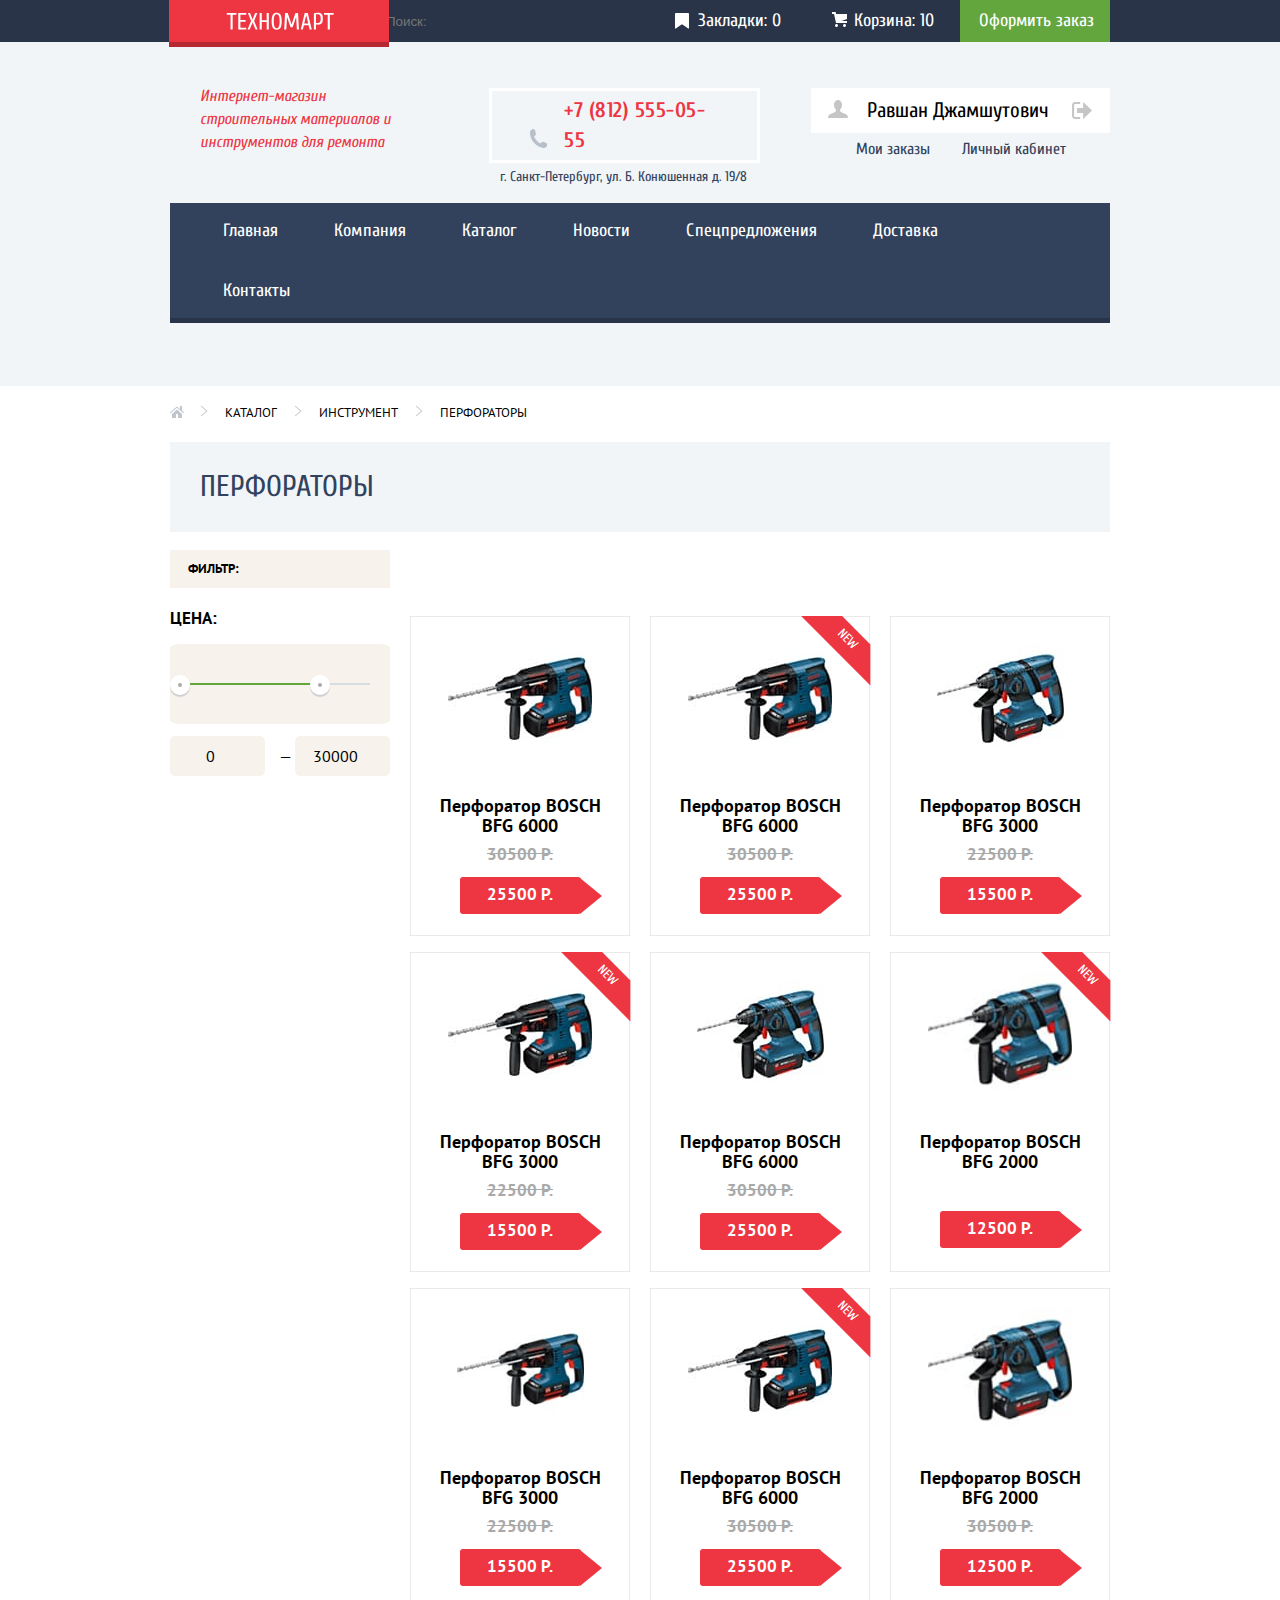
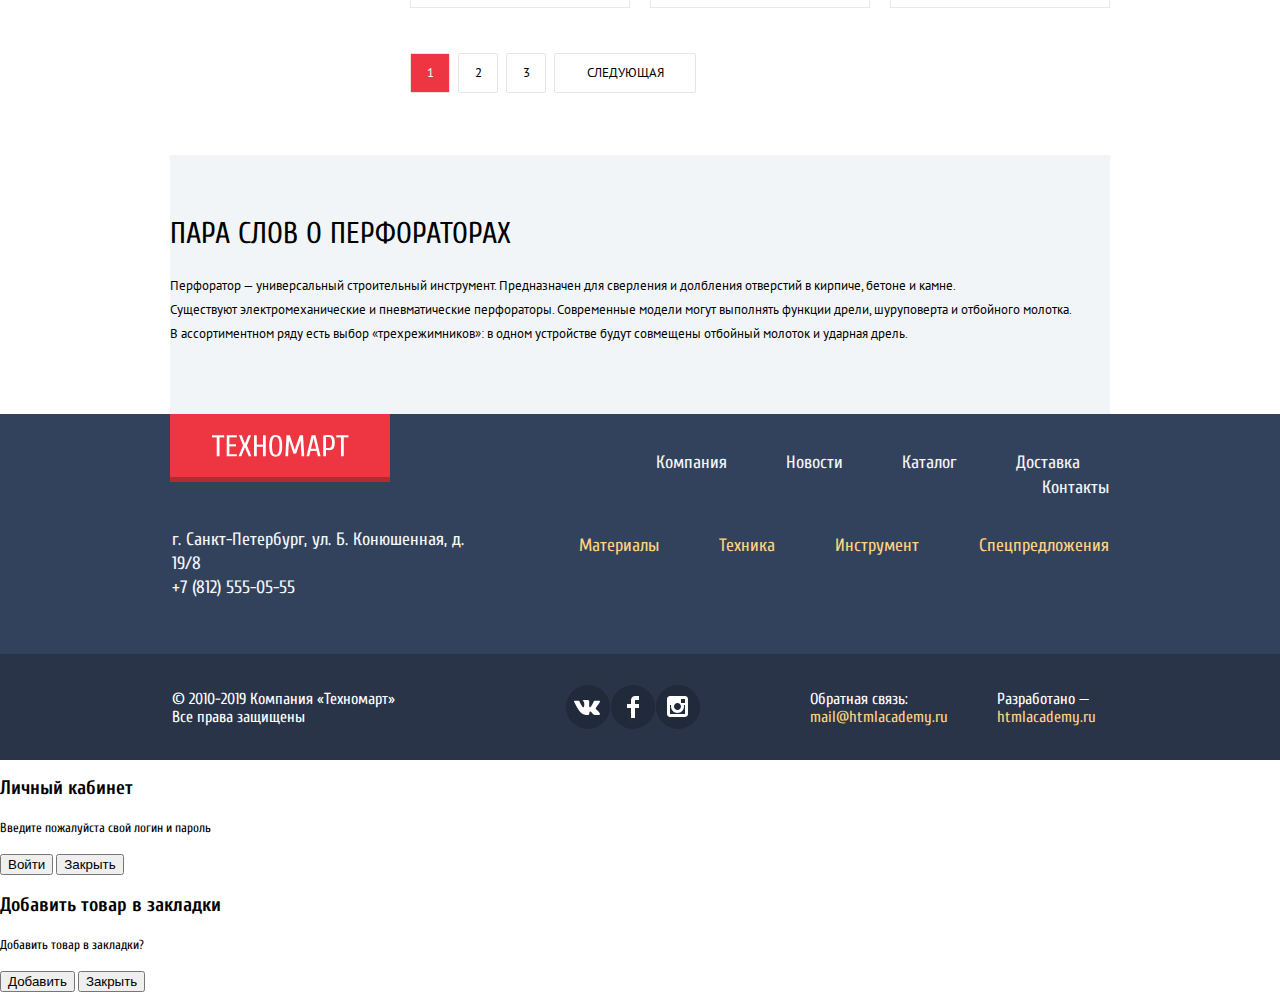
==== commit eaa12bf6: "14. Завершаем вёрстку внутренней страницы" ====
--- a/catalog.html
+++ b/catalog.html
@@ -15,31 +15,35 @@
     <div class="upper-header">
       <div class="main-header-wrapper">
         <div class="main-logo">
-          <a class="main-header-logo" href="index.html"> <img src="img/logo.png" width="220" height="47" alt="Логотип магазина «Техномарт»">
-          </a>
-        </div>
-        <form action="#" method="POST">
+          <a><img src="img/logo-technomart.svg" width="108" height="18" alt="Логотип магазина «Техномарт»"></a>
+        </div>
+        <form class="search" action="#" method="POST">
           <input type="search" placeholder="Поиск:">
         </form>
         <div class="bookmarks">
-          <a class="marks" href="#">Закладки</a>
-        </div>
-        <a class="basket" href="#">Корзина</a>
+          <a class="marks" href="#">Закладки: 0</a>
+        </div>
+        <a class="basket" href="#">Корзина: 10</a>
         <a class="link-order" href="#">Оформить заказ</a>
       </div>
     </div>
     <div class="container-index">
       <div class="down-header">
-        <div class="slogan">
-          <p class>Интернет-магазин строительных материалов и инструментов для ремонта</p>
-        </div>
-        <section class="header-contacts">
+        <div class="slogan slogan-footer">
+          <p>Интернет-магазин строительных материалов и инструментов для ремонта</p>
+        </div>
+        <section class="header-contacts catalog-contacts">
           <h2 class="visually-hidden">Контактная информация</h2>
           <a class="phone-header" href="tel:+78125550555">+7 (812) 555-05-55</a>
-          <p>г.Санкт-Петербург, ул. Б. Конюшенная д.19/8</p>
+          <p>г. Санкт-Петербург, ул. Б. Конюшенная д. 19/8</p>
         </section>
-        <a href="#">Мои заказы</a>
-        <a href="#">Личный кабинет</a>
+        <div class="user-nav">
+          <a class="account" href="#"> Равшан Джамшутович</a>
+          <div class="user-nav-special">
+            <a class="orders-1" href="#">Мои заказы</a>
+            <a class="log-in" href="#">Личный кабинет</a>
+          </div>
+        </div>
       </div>
       <nav class="main-nav">
         <ul class="site-nav">
@@ -74,7 +78,7 @@
         <a href="catalog.html">Каталог</a>
       </li>
       <li class="catalog-nav-item">
-        <a href="blank.html">Инструменты</a>
+        <a href="blank.html">Инструмент</a>
       </li>
       <li class="catalog-nav-item">
         <a href="#">Перфораторы</a>
@@ -82,7 +86,7 @@
     </ul>
     <h1>Перфораторы</h1>
     <section class="filter">
-      <h2>Фильтр товаров</h2>
+      <h2>Фильтр:</h2>
       <!-- Здесь будет форма фильтра -->
       <form method="get" action="https://echo.htmlacademy.ru">
         <fieldset class="filter-item">
@@ -100,7 +104,7 @@
                 <input type="number" name="min-price" value="0">
               </label>
               <label class="max-price">
-                - <input type="number" name="max-price" value="30000">
+                &mdash; <input type="number" name="max-price" value="30000">
               </label>
             </div>
           </div>
@@ -111,111 +115,91 @@
       <h2 class="visually-hidden">Список префораторов</h2>
       <ul class="perforators-list">
         <li class="perforators-item">
-          <a href="product.html">
-            <h3>Перфоратор BOSCH BFG 6000</h3>
-            <div>
-              <img src="img/BFG_6000.jpg" width="144" height="128" alt="Перфоратор BOSCH BFG 6000">
-            </div>
-          </a>
-          <p>
-            30500 P.
-            <button type="button">25500</button>
-          </p>
-        </li>
-        <li class="perforators-item">
-          <a href="product.html">
-            <h3>Перфоратор BOSCH BFG 6000</h3>
-            <div>
-              <img src="img/BFG_6000.jpg" width="144" height="128" alt="Перфоратор BOSCH BFG 6000">
-            </div>
-          </a>
-          <p>
-            30500 P.
-            <button type="button">25500</button>
-          </p>
-        </li>
-        <li class="perforators-item">
-          <a href="product.html">
-            <h3>Перфоратор BOSCH BFG 3000</h3>
-            <div>
-              <img src="img/BFG_3000.jpg" width="127" height="112" alt="Перфоратор BOSCH BFG 3000">
-            </div>
-          </a>
-          <p>
+          <h3>Перфоратор BOSCH BFG 6000</h3>
+          <div>
+            <img src="img/BFG_6000.jpg" width="144" height="128" alt="Перфоратор BOSCH BFG 6000">
+          </div>
+          <span>
+            30500 P.
+          </span>
+          <a class="button-perf" href="#">25500 Р.</a>
+        </li>
+        <li class="perforators-item">
+          <h3>Перфоратор BOSCH BFG 6000</h3>
+          <div>
+            <img src="img/BFG_6000.jpg" width="144" height="128" alt="Перфоратор BOSCH BFG 6000">
+          </div>
+          <span>
+            30500 P.
+          </span>
+          <a class="button-perf" href="#">25500 Р.</a>
+        </li>
+        <li class="perforators-item">
+          <h3>Перфоратор BOSCH BFG 3000</h3>
+          <div>
+            <img src="img/BFG_3000.jpg" width="127" height="112" alt="Перфоратор BOSCH BFG 3000">
+          </div>
+          <span>
             22500 P.
-            <button type="button">15500</button>
-          </p>
-        </li>
-        <li class="perforators-item">
-          <a href="product.html">
-            <h3>Перфоратор BOSCH BFG 6000</h3>
-            <div>
-              <img src="img/BFG_6000.jpg" width="144" height="128" alt="Перфоратор BOSCH BFG 6000">
-            </div>
-          </a>
-          <p>
-            30500 P.
-            <button type="button">25500</button>
-          </p>
-        </li>
-        <li class="perforators-item">
-          <a href="product.html">
-            <h3>Перфоратор BOSCH BFG 2000</h3>
-            <div>
-              <img src="img/BFG_2000.jpg" width="127" height="112" alt="Перфоратор BOSCH BFG 2000">
-            </div>
-          </a>
-          <p>
-            <button type="button">12500</button>
-          </p>
-        </li>
-        <li class="perforators-item">
-          <a href="product.html">
-            <h3>Перфоратор BOSCH BFG 3000</h3>
-            <div>
-              <img src="img/BFG_3000.jpg" width="144" height="128" alt="Перфоратор BOSCH BFG 3000">
-            </div>
-          </a>
-          <p>
+          </span>
+          <a class="button-perf" href="#">15500 Р.</a>
+        </li>
+        <li class="perforators-item">
+          <h3>Перфоратор BOSCH BFG 3000</h3>
+          <div>
+            <img src="img/BFG_6000.jpg" width="144" height="128" alt="Перфоратор BOSCH BFG 6000">
+          </div>
+          <span>
             22500 P.
-            <button type="button">15500</button>
-          </p>
-        </li>
-        <li class="perforators-item">
-          <a href="product.html">
-            <h3>Перфоратор BOSCH BFG 6000</h3>
-            <div>
-              <img src="img/BFG_6000.jpg" width="127" height="112" alt="Перфоратор BOSCH BFG 6000">
-            </div>
-          </a>
-          <p>
-            30500 P.
-            <button type="button">25500</button>
-          </p>
-        </li>
-        <li class="perforators-item">
-          <a href="product.html">
-            <h3>Перфоратор BOSCH BFG 6000</h3>
-            <div>
-              <img src="img/BFG_6000.jpg" width="144" height="128" alt="Перфоратор BOSCH BFG 6000">
-            </div>
-          </a>
-          <p>
-            30500 P.
-            <button type="button">25500</button>
-          </p>
-        </li>
-        <li class="perforators-item">
-          <a href="product.html">
-            <h3>Перфоратор BOSCH BFG 2000</h3>
-            <div>
-              <img src="img/BFG_2000.jpg" width="144" height="128" alt="Перфоратор BOSCH BFG 2000">
-            </div>
-          </a>
-          <p>
-            30500 P.
-            <button type="button">12500</button>
-          </p>
+          </span>
+          <a class="button-perf" href="#">15500 Р.</a>
+        </li>
+        <li class="perforators-item">
+          <h3>Перфоратор BOSCH BFG 6000</h3>
+          <div>
+            <img src="img/BFG_2000.jpg" width="127" height="112" alt="Перфоратор BOSCH BFG 2000">
+          </div>
+          <span>
+            30500 P.
+          </span>
+          <a class="button-perf" href="#">25500 Р.</a>
+        </li>
+        <li class="perforators-item">
+          <h3>Перфоратор BOSCH BFG 2000</h3>
+          <div>
+            <img src="img/BFG_3000.jpg" width="144" height="128" alt="Перфоратор BOSCH BFG 3000">
+          </div>
+          <a class="btn-perf" href="#">12500 Р.</a>
+        </li>
+        <li class="perforators-item">
+          <h3>Перфоратор BOSCH BFG 3000</h3>
+          <div>
+            <img src="img/BFG_6000.jpg" width="127" height="112" alt="Перфоратор BOSCH BFG 6000">
+          </div>
+          <span>
+            22500 P.
+          </span>
+          <a class="button-perf" href="#">15500 Р.</a>
+        </li>
+        <li class="perforators-item">
+          <h3>Перфоратор BOSCH BFG 6000</h3>
+          <div>
+            <img src="img/BFG_6000.jpg" width="144" height="128" alt="Перфоратор BOSCH BFG 6000">
+          </div>
+          <span>
+            30500 P.
+          </span>
+          <a class="button-perf" href="#">25500 Р.</a>
+        </li>
+        <li class="perforators-item">
+          <h3>Перфоратор BOSCH BFG 2000</h3>
+          <div>
+            <img src="img/BFG_2000.jpg" width="144" height="128" alt="Перфоратор BOSCH BFG 2000">
+          </div>
+          <span>
+            30500 P.
+          </span>
+          <a class="button-perf" href="#">12500 Р.</a>
         </li>
       </ul>
       <ul class="numeration-list">
@@ -228,17 +212,19 @@
         <li class="numeration-item">
           <a href="#">3</a>
         </li>
-        <li class="numeration-item">
+        <li class="numeration-item next">
           <a href="#">Следующая</a>
         </li>
       </ul>
     </section>
     <section class="perforators-info">
       <h2>ПАРА СЛОВ О ПЕРФОРАТОРАХ</h2>
-      <p>Перфоратор - уникальный строительный инструмент. Предназначен для сверления и дроблений отверствий в кирпиче, бетоне и камне.<br> Существуют электромеханические и пневматические перфораторы. Современные модели могут выполнять функции дрели,
-        шуруповерты и отбойного молотка.<br>В ассортиментном ряду есть выбор "трехрежимников": в одном устройстве будут совмещены отбойный молоток и ударная дрель.</p>
+      <p>Перфоратор — универсальный строительный инструмент. Предназначен для сверления и долбления отверстий в кирпиче, бетоне и камне.<br>
+        Существуют электромеханические и пневматические перфораторы. Современные модели могут выполнять функции дрели, шуруповерта и отбойного молотка.<br>
+        В ассортиментном ряду есть выбор «трехрежимников»: в одном устройстве будут совмещены отбойный молоток и ударная дрель.</p>
     </section>
   </main>
+
   <footer class="page-footer main-footer">
     <div class="upper-footer">
       <div class="container">
@@ -247,8 +233,8 @@
         </a>
         <section class="contacts-footer">
           <h2 class="visually-hidden">Контактная информация</h2>
-          <p>г.Санкт-Петербург, ул. Б. Конюшенная д.19/8</p>
-          <a class="phone-footer" href="tel:+78125550555">+7(812)555-05-55</a>
+          <p>г. Санкт-Петербург, ул. Б. Конюшенная, д. 19/8</p>
+          <a class="phone-footer" href="tel:+78125550555">+7 (812) 555-05-55</a>
         </section>
         <ul class="footer-nav-list">
           <li class="footer-nav-item ">
@@ -285,7 +271,7 @@
     </div>
     <div class="down-footer">
       <div class="container">
-        <p>2010-2019 Компания "Техномарт"<br>Все права защищены</p>
+        <p class="rigths">&copy; 2010-2019 Компания &laquo;Техномарт&raquo;<br>Все права защищены</p>
         <section class="footer-social">
           <h2 class="visually-hidden">Мы в социальных сетях!</h2>
           <ul class="social-networks">
@@ -322,14 +308,17 @@
             </li>
           </ul>
         </section>
-        <p> Обратная связь:
-          <a class="link-feedback" href="https://htmlacademy.ru">mail@htmlacademy.ru</a>
-        </p>
-        <p> Разработано -
-          <a class="made-by" href="https://htmlacademy.ru">HTML Academy</a>
-        </p>
+        <div class="feedback">
+          <p> Обратная связь:
+            <a class="link-feedback" href="https://htmlacademy.ru">mail@htmlacademy.ru</a>
+          </p>
+        </div>
+        <div class="done">
+          <p> Разработано &mdash;
+            <a class="made-by" href="https://htmlacademy.ru">htmlacademy.ru</a>
+          </p>
+        </div>
       </div>
-    </div>
   </footer>
   <section>
     <h2>Личный кабинет</h2>
--- a/css/style.css
+++ b/css/style.css
@@ -66,27 +66,27 @@
 }
 
 /* NEW трапеция*/
-.features-materials{
-  position: relative;
-}
-
-.features-materials::after{
+.features-materials {
+  position: relative;
+}
+
+.features-materials::after {
   display: block;
   position: absolute;
   content: "NEW";
-  width: 30px;
+  width: 40px;
   height: 0px;
-	border-bottom: 30px solid var(--basic-red);
-	border-left: 30px solid transparent;
-	border-right: 30px solid transparent;
+  border-bottom: 29px solid var(--basic-red);
+  border-left: 29px solid transparent;
+  border-right: 29px solid transparent;
   transform: rotate(45deg);
-  Top:7px;
-  right: -23px;
+  Top: 9px;
+  right: -24px;
   font-family: 'Cuprum', Arial, sans-serif;
   color: var(--basic-white);
   text-align: center;
-
-}
+}
+
 /* Grid */
 .page {
   height: 100%;
@@ -147,6 +147,8 @@
 }
 
 .search input {
+  background-color: var(--basic-extra-dark);
+  border: none;
   width: 271px;
   height: 42px;
   margin: 0px;
@@ -160,12 +162,12 @@
   background-color: var(--basic-super-red);
 }
 
-.upper-header .basket,
-.upper-heaader .link-order {
-  display: block;
-}
-
-.upper-header .link-order {
+.page .basket,
+.page .link-order {
+  display: block;
+}
+
+.page .link-order {
   justify-content: flex-end;
   padding-left: 19px;
   padding-right: 16px;
@@ -174,7 +176,7 @@
   background-color: var(--basic-green);
 }
 
-.upper-header .link-order:link {
+.page .link-order:link {
   font-family: 'Cuprum', Arial, sans-serif;
   font-size: 18px;
   line-height: 24px;
@@ -182,16 +184,16 @@
   background-color: var(--basic-green);
 }
 
-.upper-header .link-order:hover {
+.page .link-order:hover {
   background-color: var(--basic-super-green);
 }
 
-.upper-header .link-order:active {
+.page .link-order:active {
   background-color: var(--basic-green);
   opacity: 0.5;
 }
 
-.bookmarks .marks {
+.page .marks {
   display: block;
   position: relative;
   padding-left: 43px;
@@ -199,9 +201,10 @@
   margin: 0px;
   padding-top: 9px;
   padding-bottom: 9px;
-}
-
-.bookmarks .marks::before {
+  letter-spacing: 0.1px;
+}
+
+.page .marks::before {
   display: block;
   content: "";
   position: absolute;
@@ -214,8 +217,8 @@
   background-position: 0 0;
 }
 
-.upper-header .marks,
-.upper-header .basket {
+.page .marks,
+.page .basket {
   font-family: 'Cuprum', Arial, sans-serif;
   font-size: 18px;
   line-height: 24px;
@@ -224,21 +227,22 @@
   background-color: var(--basic-extra-dark);
 }
 
-.upper-header .marks:active,
-.upper-header .basket:active {
+.page .marks:active,
+.page .basket:active {
   opacity: 0.5;
   background-color: var(--basic-extra-black);
 }
 
-.upper-header .basket {
+.page .basket {
   position: relative;
   padding-top: 9px;
   padding-bottom: 9px;
   padding-left: 49px;
   padding-right: 26px;
-}
-
-.upper-header .basket::before {
+  letter-spacing: 0.1px;
+}
+
+.page .basket::before {
   display: block;
   content: "";
   position: absolute;
@@ -266,7 +270,7 @@
   width: 197px;
   margin-left: 30px;
   margin-top: 42.5px;
-  margin-right: 90px;
+  margin-right: 92px;
 }
 
 .slogan p {
@@ -280,18 +284,22 @@
 .header-contacts .phone-header {
   display: block;
   position: relative;
-  width: 145px;
-  padding-top: 7px;
-  padding-bottom: 8px;
-  padding-left: 74px;
-  padding-right: 45px;
+  width: 157px;
+  padding-top: 4px;
+  padding-bottom: 5px;
+  padding-left: 72px;
+  padding-right: 36px;
   border: 3px solid #FFFFFF;
   font-family: 'Cuprum', Arial, sans-serif;
-  font-weight: bold;
+  font-weight: 700;
   font-size: 21px;
   line-height: 30px;
   color: var(--basic-red);
-  margin-top: 43px;
+  letter-spacing: 0.5px;
+}
+
+.header-contacts .index-phone {
+  margin-top: 46px;
   margin-right: 69px;
   margin-left: 0px;
 }
@@ -302,8 +310,8 @@
   content: "";
   width: 18px;
   height: 19px;
-  left: 40px;
-  bottom: 15px;
+  left: 37px;
+  bottom: 12px;
   background-image: url("../img/icons/icon-phone.svg")
 }
 
@@ -313,7 +321,7 @@
   line-height: 24px;
   color: var(--basic-dark);
   margin-left: 11px;
-  margin-top: 0px;
+  margin-top: 1.5px;
 }
 
 .down-header a {
@@ -328,7 +336,7 @@
   background-color: var(--basic-white);
   padding-top: 12px;
   padding-bottom: 12px;
-  padding-left: 48px;
+  padding-left: 45px;
   padding-right: 27px;
   width: 49px;
   margin-top: 46px;
@@ -342,7 +350,7 @@
   position: absolute;
   width: 27px;
   height: 17px;
-  left: 23px;
+  left: 18px;
   background-image: url("../img/icons/icon-login.svg");
   background-repeat: no-repeat;
   background-position: 0 0;
@@ -384,10 +392,13 @@
   color: var(--basic-white);
   background-color: var(--basic-dark);
   font-style: normal;
-  font-weight: normal;
+  font-weight: 200;
   margin: 0 auto;
-  width: 940px;
+  width: 890px;
   box-shadow: inset 0px -5px var(--basic-extra-dark);
+  letter-spacing: 0.05px;
+  padding-left: 25px;
+  padding-right: 25px;
 }
 
 .site-nav {
@@ -402,16 +413,8 @@
   display: block;
   padding-top: 16px;
   padding-bottom: 20px;
-  padding-left: 7px;
-  padding-right: 7px;
-}
-
-.site-nav a:first-child {
-  padding-left: 53px;
-}
-
-.site-nav a:last-child {
-  padding-left: 53px;
+  padding-right: 28px;
+  padding-left: 28px;
 }
 
 .main-nav a:hover {
@@ -451,7 +454,7 @@
 .features .features-title {
   font-family: 'Cuprum', Arial, sans-serif;
   font-style: normal;
-  font-weight: bold;
+  font-weight: 400;
   font-size: 24px;
   line-height: 30px;
   color: var(--basic-white);
@@ -459,6 +462,7 @@
   margin-left: 23px;
   margin-top: 20px;
   margin-bottom: 0px;
+  letter-spacing: 0.5px;
 }
 
 .features .features-materials,
@@ -564,48 +568,21 @@
   color: var(--basic-white);
   background-color: rgba(255, 255, 255, 0.3);
   text-transform: uppercase;
-  width: 90px;
-  padding-top: 10px;
-  padding-left: 23px;
-  padding-bottom: 10px;
-  padding-right: 24px;
   margin-left: 23px;
   margin-bottom: 21px;
   margin-top: 14px;
-}
-
-.features-instruments .link {
-  padding: 10px 26px;
-  margin-right: 22px;
-  width: 83px;
-}
-
-.features-technics .link {
+  letter-spacing: 0.06px;
   padding-top: 10px;
   padding-bottom: 10px;
-  padding-left: 31px;
-  padding-right: 30px;
-  margin-right: 22px;
-  width: 74px;
+  width: 135px;
+  text-align: center;
 }
 
 .features-discounts .link {
-  padding-top: 10px;
-  padding-bottom: 10px;
-  padding-right: 23px;
-  padding-left: 22px;
-  margin-right: 23px;
-  width: 90px;
   margin-top: 12px;
 }
 
 .features-delivery .link {
-  padding-top: 10px;
-  padding-bottom: 10px;
-  padding-left: 37px;
-  padding-right: 36px;
-  margin-right: 22px;
-  width: 62px;
   margin-top: 13px;
 }
 
@@ -671,11 +648,11 @@
   left: 24px;
 }
 
-.slider .slider-catalog:hover {
+.active:hover {
   background-color: var(--basic-dark-red);
 }
 
-.slider .slider-catalog:active {
+.active:active {
   background-color: var(--basic-super-red);
 }
 
@@ -693,10 +670,10 @@
 .slider-controls button {
   cursor: pointer;
   background-color: transparent;
-  border:none;
-}
-
-.slider-controls .button-first::before{
+  border: none;
+}
+
+.slider-controls .button-first::before {
   display: block;
   content: "";
   width: 22px;
@@ -706,7 +683,7 @@
   background-color: transparent;
 }
 
-.slider-controls .button-second::before{
+.slider-controls .button-second::before {
   display: block;
   content: "";
   width: 22px;
@@ -718,53 +695,42 @@
   background-color: transparent;
 }
 
-/*popular-products*/
-.products-producers {
-  display: grid;
+/*products grid*/
+.products-item {
+  width: 218px;
+  min-height: 316px;
+  margin: 0px;
 }
 
 .products-list {
-  margin: 0;
-  padding: 0;
   list-style: none;
-}
-
-.column-producers {
+  margin: 0px;
+  padding: 0px;
+  margin-top: 16px;
   display: grid;
   grid-template-columns: 220px 220px 220px 220px;
   grid-column-gap: 20px;
-  grid-row-gap: 10px;
+  grid-row-gap: 20px;
   width: 940px;
 }
 
-/*products flex*/
-.products-list {
-  display: flex;
-  flex-wrap: wrap;
-  padding: 0;
-  margin: 0;
-  list-style: none;
-}
-
-.products-item {
-  width: 216px;
-  min-height: 318px;
-  margin-right: 20px;
-}
-
-.products-item:last-child {
-  margin-right: 0px;
-}
-
-.column-products{
+.products-item div {
+  display: flex;
+  justify-content: center;
+  align-items: center;
+  width: 220px;
+  height: 164px;
+}
+
+.column-products {
   margin-top: 20px;
 }
+
 .popular-products .container {
   display: flex;
   justify-content: space-between;
   flex-wrap: wrap;
-  margin-top: 60px;
-  margin-bottom: 16px;
+  margin-top: 59px;
   background-color: var(--basic-light-pink);
   align-items: center;
   width: 940px;
@@ -772,29 +738,28 @@
   margin-right: 0px;
 }
 
-.link-button {
+.popular-products .link {
+  display: block;
+  list-style: none;
+  padding-top: 11px;
+  padding-bottom: 9px;
+  text-align: center;
+  margin-top: 25px;
+  margin-bottom: 26px;
+  background-color: var(--basic-red);
   font-size: 14px;
   line-height: 18px;
   width: 192px;
   text-transform: uppercase;
   color: var(--basic-white);
-  background-color: var(--basic-red);
   margin-right: 14px;
 }
 
-.link-button a {
-  display: block;
-  list-style: none;
-  padding-top: 10px;
-  padding-bottom: 11px;
-  text-align: center;
-}
-
-.link-button:hover {
+.link:hover {
   background-color: var(--basic-dark-red);
 }
 
-.link-button:active {
+.link:active {
   background-color: var(--basic-super-red);
 }
 
@@ -818,23 +783,43 @@
   font-size: 18px;
   line-height: 20px;
   text-align: center;
+  align-items: center;
+  justify-content: center;
 }
 
 .products-item a {
   display: block;
+  position: relative;
   font-family: 'PT Sans', Arial, sans-serif;
-  width: 64px;
+  width: 89px;
+  height: 29px;
   font-size: 17px;
   line-height: 18px;
-  background-color: var(--basic-red);
-  padding-top: 10px;
-  padding-bottom: 10px;
+  color: var(--basic-white);
+  background-color: Var(--basic-red);
+  border-radius: 3px;
+  font-weight: 700;
+  padding-top: 8px;
+  margin-bottom: 21px;
   padding-left: 32px;
-  padding-right: 44px;
-  color: var(--basic-white);
+  margin-left: 43px;
+}
+
+.products-item a::before {
+  content: "";
+  height: 0;
+  width: 0;
+  position: absolute;
+  left: 113px;
+  top: 8px;
+  border-bottom: 22px solid Var(--basic-red);
+  border-left: 18px solid transparent;
+  border-right: 18px solid transparent;
+  transform: rotate(90deg);
 }
 
 .products-item span {
+  position: relative;
   font-family: 'PT Sans', Arial, sans-serif;
   font-weight: bold;
   font-size: 17px;
@@ -852,10 +837,16 @@
 }
 
 .products-item h3 {
+  display: block;
+  display: flex;
   order: 1;
-  justify-content: center;
+  display: block;
+  width: 170px;
+  align-self: center;
+  align-items: center;
   margin-bottom: 0px;
-  margin-top: 3px;
+  margin-top: 14px;
+  text-align: center;
 }
 
 .products-item span,
@@ -868,22 +859,39 @@
 }
 
 .products-item span {
-  margin-top: 7px;
-  margin-bottom: 13px;
+  margin-top: 9px;
+  margin-bottom: 14px;
 }
 
 .products-item .no-price {
-  margin-top: 39px;
+  margin-top: 41px;
+  margin-left: 45px;
 }
 
 .products-item a {
   margin-left: 47px;
 }
 
-.products-list .products-pic {
-  min-width: 184px;
-  min-height: 164px;
-  margin-top: 6px;
+/*КАРТИНКА NEW для картинок с перфораторами*/
+.products-item {
+  position: relative;
+}
+
+.products-item:nth-child(even)::after {
+  display: block;
+  position: absolute;
+  content: "NEW";
+  width: 40px;
+  height: 0px;
+  border-bottom: 29px solid var(--basic-red);
+  border-left: 29px solid transparent;
+  border-right: 29px solid transparent;
+  transform: rotate(45deg);
+  Top: 9px;
+  right: -26px;
+  font-family: 'Cuprum', Arial, sans-serif;
+  color: var(--basic-white);
+  text-align: center;
 }
 
 /*producers flex*/
@@ -897,19 +905,25 @@
   align-items: center;
   margin-left: 0px;
   margin-right: 0px;
-}
-
-.producers h2{
-  margin-top:29px;
-  margin-bottom: 31px;
-
-}
-.producers .link-button {
-  display: block;
-  margin-right: 19px;
-  margin-top: 26px;
-  margin-bottom: 26px;
-  align-items: center;
+  padding: 0px;
+}
+
+.producers h2 {
+  margin-top: 29px;
+  margin-bottom: 27px;
+}
+
+.link {
+  font-family: 'Cuprum', Arial, sans-serif;
+  color: var(--basic-white);
+  text-align: center;
+  font-size: 14px;
+  line-height: 18px;
+  background-color: var(--basic-red);
+  font-size: 14px;
+  line-height: 18px;
+  font-size: 14px;
+  text-transform: uppercase;
 }
 
 .producers .link {
@@ -917,8 +931,12 @@
   list-style: none;
   padding-top: 11px;
   padding-bottom: 9px;
-  padding-left: 39px;
-  padding-right: 38px;
+  width: 192px;
+  margin-right: 19px;
+  margin-top: 25px;
+  margin-bottom: 26px;
+  align-items: center;
+  color: var(--basic-white);
 }
 
 .producers img:hover {
@@ -930,12 +948,30 @@
   filter: drop-shadow(0px 4px 20px rgba(0, 0, 0, 0.15));
 }
 
+/*Картинки компаний*/
+.products-producers {
+  display: grid;
+}
+
+.products-list {
+  margin: 0;
+  padding: 0;
+  list-style: none;
+}
+
+.column-producers {
+  display: grid;
+  grid-template-columns: 220px 220px 220px 220px;
+  grid-column-gap: 20px;
+  grid-row-gap: 14px;
+  width: 940px;
+  margin-top: 20px;
+  margin-bottom: 60px;
+}
+
 /*service*/
 .services {
   background-color: var(--basic-light-blue);
-  margin-top: 64px;
-  width: 940px;
-  margin-bottom: 71px;
 }
 
 .services h2 {
@@ -946,6 +982,7 @@
   color: var(--basic-black);
   font-weight: normal;
   padding-top: 64px;
+  margin: 0px;
 }
 
 .services p {
@@ -963,6 +1000,7 @@
   text-transform: uppercase;
   font-weight: 400;
   color: var(--basic-dark);
+  padding: 0px;
 }
 
 .slider-services p,
@@ -972,7 +1010,6 @@
   font-size: 13px;
   line-height: 24px;
   color: var(--basic-black);
-
 }
 
 /*services SLIDER*/
@@ -998,12 +1035,16 @@
   margin-left: 0px;
   margin-bottom: 99px;
   margin-right: 80px;
-  margin-top: 70px;
+  margin-top: 71px;
   position: relative;
 }
 
 .slider-controls-services button {
   text-align: left;
+}
+
+.services .slider-list-services p {
+  margin-top: 30px;
 }
 
 .slider-controls-services::after {
@@ -1070,13 +1111,12 @@
   text-transform: uppercase;
   color: var(--basic-white);
   background-color: var(--basic-red);
-  width: 130px;
+  width: 200px;
+  text-align: center;
   top: 120px;
-  padding-right: 41px;
-  padding-left: 40px;
   padding-top: 12px;
   padding-bottom: 14px;
-  border-radius: 5%;
+  border-radius: 2px;
 }
 
 .slider-controls-services button {
@@ -1089,10 +1129,11 @@
   background-color: var(--basic-dark);
   color: var(--basic-white);
   box-shadow: 0px 1px 0px #293449, inset 0px 1px 0px #405069;
-  padding-top: 13.5px;
-  padding-bottom: 17.5px;
+  padding-top: 14px;
+  padding-bottom: 18px;
   padding-left: 22px;
   border: none;
+  letter-spacing: 0.5px;
 }
 
 .slider-services .slide {
@@ -1114,8 +1155,7 @@
   display: flex;
   flex-wrap: wrap;
   margin-bottom: 65px;
-  justify-content: space-between;
-  margin-top: 0px;
+  margin-top: 70px;
 }
 
 .company-info {
@@ -1134,6 +1174,8 @@
   text-transform: uppercase;
   font-style: normal;
   font-weight: normal;
+  margin-left: 0px;
+  margin-bottom: 24px;
 }
 
 .company-info p {
@@ -1144,13 +1186,14 @@
 }
 
 .info-paragraph {
-  padding-top: 29px;
+  padding-top: 27px;
 }
 
 .company-info .company-list {
   margin-top: 0px;
   list-style: none;
-  margin-right: 2px;
+  padding-left: 39px;
+  padding-top: 3px;
 }
 
 .company-list li {
@@ -1169,29 +1212,28 @@
 }
 
 .link-info {
+  display: block;
   font-family: 'Cuprum', Arial, sans-serif;
   color: var(--basic-white);
   font-weight: normal;
   font-size: 14px;
   line-height: 18px;
   text-transform: uppercase;
-  padding: 0px;
   padding-top: 11px;
-  padding-left: 40px;
   padding-bottom: 9px;
-  text-align: center;
-}
-
-.link-info-company {
+  width: 220px;
+  text-align: center;
+  margin: 0px;
   background-color: var(--basic-red);
-  width: 220px;
+  justify-content: flex-start;
 }
 
 .contacts p {
   font-family: 'PT Sans', Arial, sans-serif;
   font-size: 13px;
   line-height: 24px;
-  padding-bottom: 24px;
+  padding-bottom: 22px;
+  padding-left: 13px;
 }
 
 .company-info .company-item {
@@ -1206,33 +1248,33 @@
 .contacts img {
   padding-left: 0px;
   height: 158px;
+  width: 100%;
+}
+
+.contacts-map {
   width: 300px;
+  margin-left: 12px;
 }
 
 .contacts h2 {
   padding-left: 13px;
 }
 
-.contacts-map {
-  margin-left: 12px;
-}
-
-.contacts p {
-  padding-left: 12px;
-}
-
-.contacts .link-button {
+.contacts button {
+  font-family: 'Cuprum', Arial, sans-serif;
+  font-size: 14px;
+  line-height: 18px;
+  font-weight: normal;
+  color: var(--basic-white);
+  background-color: var(--basic-red);
+  text-transform: uppercase;
+  padding-top: 11px;
+  padding-bottom: 9px;
   width: 300px;
   margin-top: 15px;
   margin-right: 0px;
-  margin-left: 11px;
-}
-
-.contacts .map {
-  padding-left: 62px;
-  padding-right: 61px;
-  padding-top: 11px;
-  padding-bottom: 9px;
+  margin-left: 13px;
+  border: none;
 }
 
 /*footer*/
@@ -1243,26 +1285,31 @@
 
 .upper-footer .container {
   display: grid;
-  grid-template-columns: 321px 619px;
+  grid-template-columns: 325px 614px;
   width: 940px;
 }
 
 .footer-nav-list {
+  display: block;
+  display: flex;
+  flex-wrap: wrap;
+  list-style: none;
+  margin-top: 37px;
+  margin-left: 66px;
+  padding-left: 0px;
+  padding-right: 0px;
+  margin-right: 0px;
+  justify-content: flex-end;
+}
+
+.footer-extra-nav {
+  order: 3;
   display: block;
   display: flex;
   flex-wrap: wrap;
   justify-content: flex-end;
   list-style: none;
-  margin-top: 37px;
-}
-
-.footer-extra-nav {
-  order: 3;
-  display: block;
-  display: flex;
-  flex-wrap: wrap;
-  justify-content: flex-end;
-  list-style: none;
+  padding-left: 0px;
 }
 
 .contacts-footer {
@@ -1277,12 +1324,16 @@
 }
 
 .footer-nav-item {
-  padding-left: 29px;
-  padding-right: 29px;
+  padding-left: 29.5px;
+  padding-right: 29.5px;
 }
 
 .footer-nav-item:last-child {
   padding-right: 0px;
+}
+
+.footer-nav-item:first-child {
+  padding-left: 0px;
 }
 
 .extra-nav {
@@ -1293,6 +1344,10 @@
 
 .extra-nav:last-child {
   padding-right: 0px;
+}
+
+.extra-nav:first-child {
+  padding-left: 0px;
 }
 
 .extra-nav a {
@@ -1327,7 +1382,7 @@
 }
 
 .upper-footer p {
-  margin-top: 16px;
+  margin-top: 14px;
   margin-bottom: 0px;
   margin-left: 2px;
 }
@@ -1361,6 +1416,7 @@
   margin-top: 36px;
   margin-bottom: 34px;
   padding: 0px;
+  margin-left: 2px;
 }
 
 .footer-social {
@@ -1407,14 +1463,16 @@
 .feedback {
   display: block;
   width: 137px;
-  margin-left: 220px;
+  margin-left: 209px;
   padding-left: 59px;
+  margin-top: 0px;
+  margin-bottom: 0px;
 }
 
 .done {
   margin: 0;
   width: 98px;
-  margin-left: 48px;
+  margin-left: 50px;
 }
 
 .down-footer .link-feedback,
@@ -1463,57 +1521,207 @@
   margin-bottom: 40px;
 }
 
-/*flex*/
-.perforators-list {
-  display: flex;
-  flex-wrap: wrap;
-  padding: 0;
-  margin: 0;
-  margin-bottom: 48px;
+/*PERFORATORS grid*/
+.inner-page .perforators-item {
+  width: 218px;
+  min-height: 316px;
+  margin: 0px;
+}
+
+.inner-page .perforators-list {
   list-style: none;
-}
-
-.perforators-item {
-  width: 220px;
-  min-height: 318px;
-  margin-right: 18px;
-  margin-bottom: 18px;
+  margin: 0px;
+  padding: 0px;
+  margin-top: 66px;
+  margin-bottom: 45px;
+  display: grid;
+  grid-template-columns: 220px 220px 220px;
+  grid-column-gap: 20px;
+  grid-row-gap: 16px;
+  width: 700px;
+}
+
+/*PERFORATORS FLEX*/
+.inner-page .perforators-item {
+  display: flex;
+  align-items: center;
+  text-align: center;
+  flex-direction: column;
   border: 1px solid #EAEAEA;
-  box-sizing: border-box;
-}
-
-.perforators-item:nth-child(3n) {
-  margin-right: 0;
-}
-
-.perforators-item a {
-  display: flex;
-  flex-direction: column;
-}
-
-/*Styles*/
-.perforators img {
-  width: 144px;
-  height: 128px;
-  margin: 0;
-}
-
-.perforators-item div {
-  padding-top: 22px;
-  padding-left: 33px;
-}
-
-.perforators-list h3 {
+}
+
+.inner-page .perforators-item h3 {
   order: 1;
-  margin-right: 17px;
-  margin-left: 18px;
+}
+
+.inner-page .perforators-item span,
+.inner-page .perforators-item a {
+  order: 2;
+}
+
+.inner-page .btn-perf {
+  margin-top: 39px;
+}
+
+/*PERFORATORS-decoration*/
+.inner-page .perforators-item h3 {
+  display: block;
+  display: flex;
+  width: 170px;
+  align-self: center;
+  align-items: center;
+  margin-bottom: 0px;
+  margin-top: 15px;
+  text-align: center;
+}
+
+.inner-page .perforators-item h3 {
   font-family: 'PT Sans', Arial, sans-serif;
+  font-weight: bold;
   font-size: 18px;
   line-height: 20px;
-  vertical-align: center;
+  text-align: center;
+  align-items: center;
+  justify-content: center;
+}
+
+.inner-page .perforators-item div {
+  display: flex;
+  justify-content: center;
+  align-items: center;
+  width: 220px;
+  height: 164px;
+}
+
+.inner-page .perforators-item a {
+  display: block;
+  position: relative;
+  font-family: 'PT Sans', Arial, sans-serif;
+  width: 121px;
+  height: 29px;
+  font-size: 17px;
+  line-height: 18px;
+  color: var(--basic-white);
+  background-color: Var(--basic-red);
+  border-radius: 3px;
+  font-weight: 700;
+  padding-top: 8px;
+  margin-bottom: 21px;
+  text-align: center;
+}
+
+.inner-page .perforators-item a::before {
+  content: "";
+  height: 0;
+  width: 0;
+  position: absolute;
+  left: 113px;
+  top: 8px;
+  border-bottom: 22px solid Var(--basic-red);
+  border-left: 18px solid transparent;
+  border-right: 18px solid transparent;
+  transform: rotate(90deg);
+}
+
+.inner-page .perforators-item span {
+  position: relative;
+  font-family: 'PT Sans', Arial, sans-serif;
+  font-weight: bold;
+  font-size: 17px;
+  line-height: 18px;
+  text-transform: uppercase;
+  color: var(--basic-grey);
+  text-decoration-line: line-through;
+  text-align: center;
+}
+
+.inner-page .perforators-item span {
+  margin-top: 9px;
+  margin-bottom: 14px;
 }
 
 /*CATALOG*/
+.inner-page .account {
+  display: block;
+  position: relative;
+  background-color: var(--basic-white);
+  color: var(--basic-black);
+  font-family: 'Cuprum', Arial, sans-serif;
+  font-weight: normal;
+  font-size: 21px;
+  line-height: 21px;
+  padding-top: 12px;
+  padding-bottom: 12px;
+  padding-left: 56px;
+  padding-right: 57px;
+  margin-top: 46px;
+}
+
+.inner-page .account::before{
+  display: block;
+  position: absolute;
+  content: "";
+  width:20px;
+  height: 18px;
+  left:17px;
+  background-image: url("../img/icons/icon-user (1).svg");
+}
+
+.inner-page .account::after{
+  display: block;
+  position: absolute;
+  content: "";
+  width:20px;
+  height: 17px;
+  left:261px;
+  top:14px;
+  background-image: url("../img/icons/icon-logout.svg");
+}
+
+.inner-page .catalog-contacts {
+  margin-top: 46px;
+  margin-right: 51px;
+}
+
+.catalog-contacts a,
+.catalog-contacts p, {
+  margin-right: 0px;
+}
+
+.inner-page .user-nav {
+  position: relative;
+  display: flex;
+  width: 299px;
+  flex-direction: column;
+}
+
+.user-nav .orders-1,
+.user-nav .log-in {
+  font-family: 'Cuprum', Arial, sans-serif;
+  font-weight: normal;
+  font-size: 16px;
+  line-height: 18px;
+  color: var(--basic-dark);
+  font-style: normal;
+}
+
+.user-nav-special {
+  display: flex;
+  position: relative;
+  justify-content: space-between;
+  width: 210px;
+  margin-left: 45px;
+  margin-top: 7px;
+  margin-bottom: 42px;
+}
+
+.user-nav-special::after{
+  display: block;
+  position: absolute;
+  content: "";
+  width: 20px;
+  background-color: linear-gradient(0deg, #32425C, #32425C), #FFFFFF;
+}
 .catalog-nav,
 .perforators-list,
 .numeration-list {
@@ -1528,6 +1736,11 @@
   color: var(--basic-black);
 }
 
+.inner-page .marks,
+.inner-page .basket{
+  letter-spacing: normal;
+}
+
 .page-catalog h1 {
   font-size: 30px;
   padding: 30px;
@@ -1538,6 +1751,7 @@
   font-weight: normal;
   text-transform: uppercase;
   margin-top: 0px;
+  color: var(--basic-dark);
 }
 
 .catalog-nav {
@@ -1560,15 +1774,20 @@
   width: 14px;
   height: 12px;
   background-image: url("../img/icons/icon-home.svg");
-  left: -53px;
-  bottom: 27px;
+  left: -55px;
+  bottom: 24px;
 }
 
 .catalog-nav li {
   position: relative;
   margin-right: 42px;
-  padding-top: 20px;
+  padding-top: 18px;
   padding-bottom: 20px;
+  font-family: 'PT Sans', Arial, sans-serif;
+  font-size: 13px;
+  line-height: 18px;
+  text-transform: uppercase;
+  color: var(--basic-black);
 }
 
 .catalog-nav li::after {
@@ -1577,8 +1796,8 @@
   position: absolute;
   width: 8px;
   height: 14px;
-  left: -20px;
-  bottom: 25px;
+  left: -25px;
+  bottom: 23px;
   background-image: url("../img/icons/small.svg");
   background-repeat: no-repeat;
   background-position: 0 0;
@@ -1587,6 +1806,21 @@
 /*FILTER*/
 .filter {
   width: 220px;
+}
+
+.filter h2 {
+  font-family: 'PT Sans', Arial, sans-serif;
+  font-size: 13px;
+  line-height: 18px;
+  padding-top: 10px;
+  padding-bottom: 10px;
+  padding-left: 18px;
+  width: 202px;
+  background-color: var(--filter-pink);
+  color: var(--basic-black);
+  text-transform: uppercase;
+  margin-top: 0px;
+  margin-bottom: 0px;
 }
 
 .filter fieldset {
@@ -1613,6 +1847,8 @@
   text-transform: uppercase;
   font-size: 17px;
   line-height: 30px;
+  padding-top: 15px;
+  padding-left: 0px;
 }
 
 .range-controls {
@@ -1621,8 +1857,8 @@
   height: 41px;
   margin-top: 55px;
   border-radius: 5%;
-  margin-bottom: 9px;
-  margin-top: 10px;
+  margin-bottom: 12px;
+  margin-top: 11px;
   padding-top: 39px;
   padding-right: 20px;
   padding-left: 20px;
@@ -1682,8 +1918,11 @@
   background: var(--filter-pink);
   font-family: inherit;
   font-size: inherit;
-}
-
+  padding-left: 0px;
+  padding-right: 0px;
+}
+
+/*PERFORETORS_CATALOG*/
 .perforators-info,
 h1 {
   background-color: var(--basic-light-blue);
@@ -1711,22 +1950,36 @@
   display: flex;
   flex-wrap: wrap;
   padding: 0;
-  margin: 0;
+  margin-bottom: 22px;
   list-style: none;
 }
 
-.numeration-list a {
-  display: block;
-  padding: 5px 15px;
+.numeration-list .next {
+  width: 108px;
+  padding-left: 32px;
+  text-align: center;
   font-family: 'PT Sans', Arial, sans-serif;
   font-size: 13px;
   line-height: 18px;
+  text-transform: uppercase;
+}
+
+.numeration-list a {
+  display: block;
+  width: 38px;
+  padding-top: 10px;
+  padding-bottom: 10px;
+  font-family: 'PT Sans', Arial, sans-serif;
+  font-size: 13px;
+  line-height: 18px;
+  text-align: center;
   color: var(--basic-black);
 }
 
 .numeration-item {
-  margin-right: 5px;
+  margin-right: 8px;
   border: 1px solid var(--special-borders);
+  border-radius: 2px;
 }
 
 .numeration-item:active {
@@ -1746,6 +1999,7 @@
   color: var(--basic-black);
   margin-top: 64px;
   margin-bottom: 25px;
+  font-weight: 400;
 }
 
 .perforators-info p {
@@ -1753,13 +2007,33 @@
   font-size: 13px;
   line-height: 24px;
   color: var(--basic-black);
-  margin-bottom: 67px;
+  margin-bottom: 68px;
 }
 
 .perforators-info {
   margin-bottom: 0px;
 }
-
+/*КАРТИНКА НОВАЯ ДЛЯ ПЕРФОАТОРОВ*/
+.perforators-item {
+  position: relative;
+}
+
+.perforators-item:nth-child(even)::after {
+  display: block;
+  position: absolute;
+  content: "NEW";
+  width: 40px;
+  height: 0px;
+  border-bottom: 29px solid var(--basic-red);
+  border-left: 29px solid transparent;
+  border-right: 29px solid transparent;
+  transform: rotate(45deg);
+  Top: 9px;
+  right: -26px;
+  font-family: 'Cuprum', Arial, sans-serif;
+  color: var(--basic-white);
+  text-align: center;
+}
 /* MODAL*/
 /*modal-map*/
 .modal {
@@ -1808,7 +2082,7 @@
 
 /*карта*/
 .modal-map {
-display: none;
+  display: none;
   width: 943px;
   height: 449px;
   box-shadow: 0px 4px 20px 0px rgba(0, 0, 0, 0.15);
@@ -1837,7 +2111,6 @@
   background-color: var(--modal-grey);
   align-self: flex-end;
   margin-top: 68px;
-
 }
 
 .button-basket a {
@@ -1873,7 +2146,7 @@
   margin-bottom: 43px;
 }
 
-.modal-basket p{
+.modal-basket p {
   display: block;
   position: relative;
   font-family: 'Cuprum', Arial, sans-serif;
@@ -1885,13 +2158,13 @@
   margin-top: 66px;
 }
 
-.modal-basket p::before{
-  display: block;
-  position: absolute;
-  content: "";
-  width:66px;
+.modal-basket p::before {
+  display: block;
+  position: absolute;
+  content: "";
+  width: 66px;
   height: 66px;
   background-image: url("../img/icons/icon-mark.svg");
-  left:-90px;
-  top:-20px;
-}
+  left: -90px;
+  top: -20px;
+}
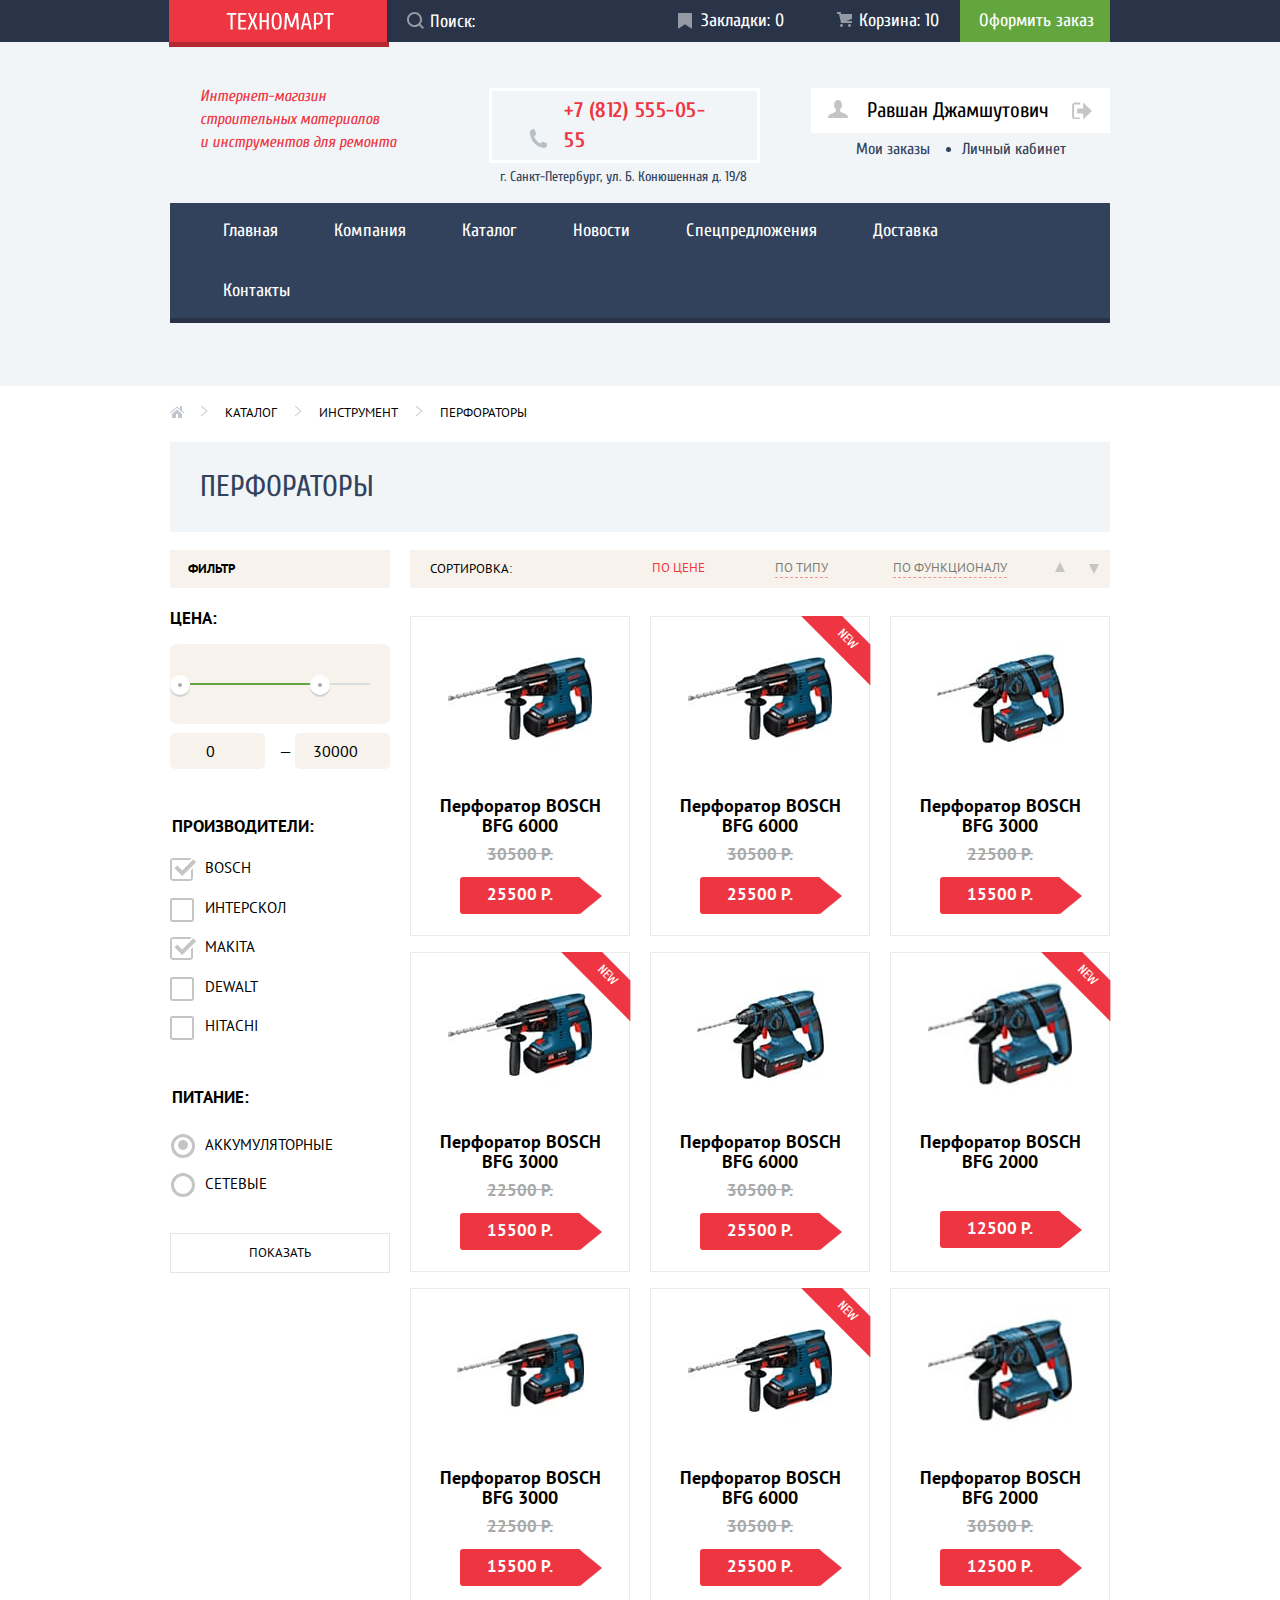
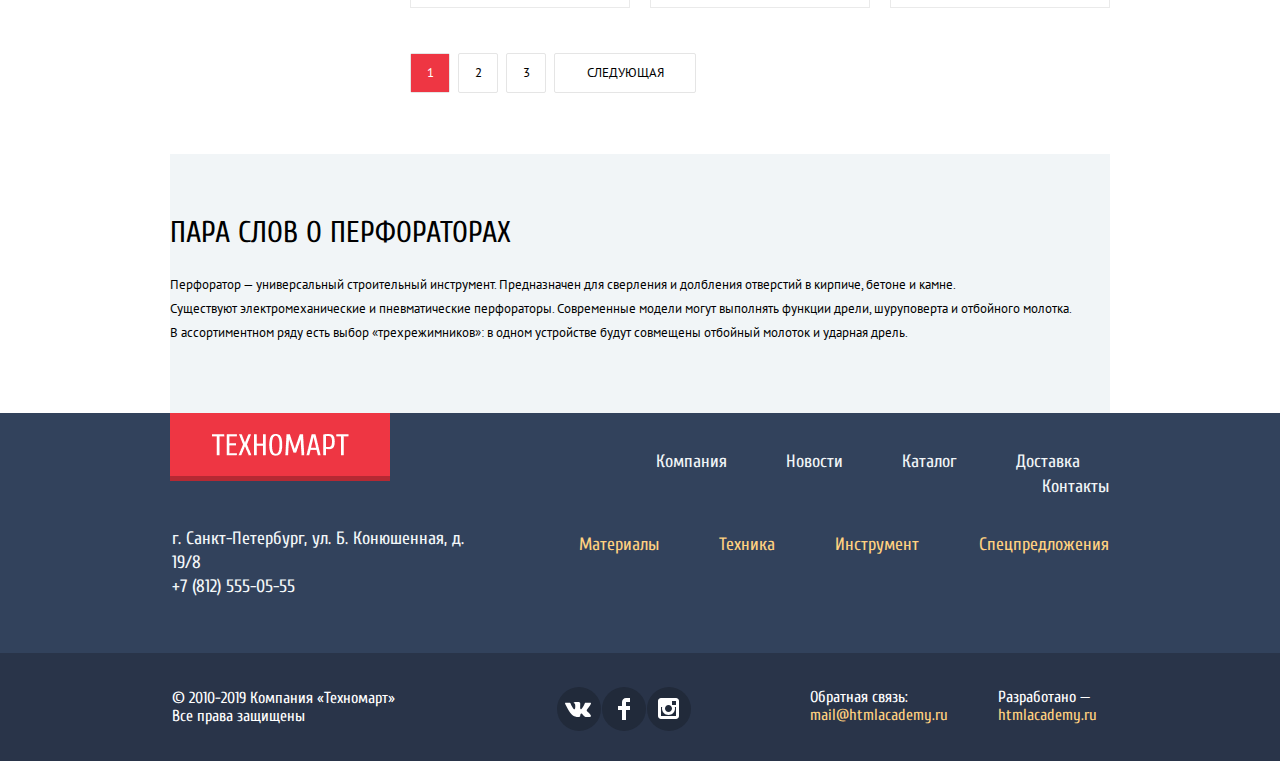
==== commit 87e38408: "15. Доступная разметка главной страницы" ====
--- a/catalog.html
+++ b/catalog.html
@@ -6,6 +6,7 @@
   <title>HTML Academy: Техномарт-каталог</title>
   <link href="https://fonts.googleapis.com/css2?family=Cuprum&display=swap" rel="stylesheet">
   <link href="https://fonts.googleapis.com/css2?family=PT+Sans&display=swap" rel="stylesheet">
+  <link href="https://fonts.googleapis.com/css2?family=Cuprum:ital@1&display=swap" rel="stylesheet">
   <link href="normalize.css" rel="stylesheet">
   <link rel="stylesheet" href="css/style.css">
 </head>
@@ -18,7 +19,9 @@
           <a><img src="img/logo-technomart.svg" width="108" height="18" alt="Логотип магазина «Техномарт»"></a>
         </div>
         <form class="search" action="#" method="POST">
-          <input type="search" placeholder="Поиск:">
+          <div class="search-pic">
+            <input type="search" name="search" id="search" value="Поиск:">
+          </div>
         </form>
         <div class="bookmarks">
           <a class="marks" href="#">Закладки: 0</a>
@@ -30,7 +33,7 @@
     <div class="container-index">
       <div class="down-header">
         <div class="slogan slogan-footer">
-          <p>Интернет-магазин строительных материалов и инструментов для ремонта</p>
+          <p>Интернет-магазин строительных материалов <br>и инструментов для ремонта</p>
         </div>
         <section class="header-contacts catalog-contacts">
           <h2 class="visually-hidden">Контактная информация</h2>
@@ -85,9 +88,21 @@
       </li>
     </ul>
     <h1>Перфораторы</h1>
+    <div class="sort">
+      <p>Сортировка:</p>
+      <ul>
+        <li>по цене
+        </li>
+        <li>
+          по типу
+        </li>
+        <li>
+          По функционалу
+        </li>
+      </ul>
+    </div>
     <section class="filter">
-      <h2>Фильтр:</h2>
-      <!-- Здесь будет форма фильтра -->
+      <h2>Фильтр</h2>
       <form method="get" action="https://echo.htmlacademy.ru">
         <fieldset class="filter-item">
           <legend>Цена:</legend>
@@ -109,8 +124,50 @@
             </div>
           </div>
         </fieldset>
-
+        <h2 class="visually-hidden">Фильтр товаров</h2>
+        <form class="filter" method="get" action="https://echo.htmlacademy.ru">
+          <fieldset class="producers">
+            <legend>Производители:</legend>
+            <ul>
+              <li class="filter-option filter-checkbox">
+                <input class="visually-hidden filter-input-checkbox filter-input" type="checkbox" name="bosch" id="filter-bosch" checked readonly>
+                <label for="filter-bosch">BOSCH</label>
+              </li>
+              <li class="filter-option filter-checkbox">
+                <input class="visually-hidden filter-input-checkbox-1 filter-input" type="checkbox" name="interscol" id="filter-interscol">
+                <label for="filter-interscol">ИНТЕРСКОЛ</label>
+              </li>
+              <li class="filter-option filter-checkbox">
+                <input class="visually-hidden filter-input-checkbox filter-input" type="checkbox" name="makita" id="filter-makita" checked readonly>
+                <label for="filter-makita">MAKIta</label>
+              </li>
+              <li class="filter-option filter-checkbox">
+                <input class="visually-hidden filter-input-checkbox-1 filter-input" type="checkbox" name="dewalt" id="dewalt">
+                <label for="filter-dewalt">Dewalt</label>
+              </li>
+              <li class="filter-option filter-checkbox">
+                <input class="visually-hidden filter-input-checkbox-1 filter-input" type="checkbox" name="hitachi" id="filter-hitachi">
+                <label for="filter-hitachi">Hitachi</label>
+              </li>
+            </ul>
+          </fieldset>
+          <fieldset class="energy">
+            <legend>Питание:</legend>
+            <ul>
+              <li class="filter-option filter-radio">
+                <input class="visually-hidden filter-input-radio filter-input" type="radio" name="product-group" value="battery" id="filter-battery" checked>
+                <label for="filter-battery">Аккумуляторные</label>
+              </li>
+              <li class="filter-option filter-radio">
+                <input class="visually-hidden filter-input-radio filter-input" type="radio" name="product-group" value="net" id="filter-net">
+                <label for="filter-net">Сетевые</label>
+              </li>
+            </ul>
+          </fieldset>
+          <button type="submit" class="filter-button button">Показать</button>
+        </form>
     </section>
+
     <section class="catalog">
       <h2 class="visually-hidden">Список префораторов</h2>
       <ul class="perforators-list">
@@ -320,21 +377,14 @@
         </div>
       </div>
   </footer>
-  <section>
+  <section class="visually-hidden">
     <h2>Личный кабинет</h2>
     <p>Введите пожалуйста свой логин и пароль</p>
     <!-- Здесь будет форма логина -->
     <button type="button">Войти</button>
     <button type="button">Закрыть</button>
   </section>
-  <section>
-    <h2>Добавить товар в закладки</h2>
-    <p>Добавить товар в закладки?</p>
-    <!-- Здесь будет форма логина -->
-    <button type="button">Добавить</button>
-    <button type="button">Закрыть</button>
-  </section>
-  <section class="modal modal-basket">
+  <section class="modal modal-basket visually-hidden">
     <h2 class="visually-hidden">Добавить товар в корзину</h2>
     <p>Товар добавлен в корзину!</p>
     <button class="modal-close" type="button" aria-label="Закрыть"></button>
--- a/css/style.css
+++ b/css/style.css
@@ -16,6 +16,7 @@
   --basic-green: #63A63E;
   --basic-super-green: #5FBB2D;
   --basic-grey: #A9A9A9;
+
   --basic-yellow-extra: #FFBF47;
   --basic-blue-extra: #3BBCE3;
   --basic-purple-extra: #DC91D8;
@@ -23,11 +24,16 @@
   --basic-white-extra: #F3F7F9;
   --special-dark-blue: #212A3A;
   --special-borders: #E5E5E5;
+
   --filter-pink: #F7F3EC;
   --filter-scale: #D7DCDE;
   --filter-toggle: #ababab;
   --filter-shadow: #cfcfcf;
+  --filter-grey: #B5B5B5;
+
   --modal-grey: #F1F1F1;
+
+  --nav-bleu: #3D546F;
 }
 
 /*Global*/
@@ -152,7 +158,50 @@
   width: 271px;
   height: 42px;
   margin: 0px;
-}
+  font-family: 'Cuprum', Arial, sans-serif;
+  font-size: 18px;
+  line-height: 24px;
+  color: var(--basic-white);
+  padding-left: 43px;
+}
+
+.search .search-pic {
+  position: relative;
+}
+
+.search-pic::before{
+  display: block;
+  position: absolute;
+  content: "";
+  width:17px;
+  height: 17px;
+  background: url("../img/icons/icon-search.svg");
+  background-size: cover;
+  top:12px;
+  left:20px;
+  opacity: 0.5;
+}
+
+.search-pic:hover::before{
+  display: block;
+  position: absolute;
+  content: "";
+  width:17px;
+  height: 17px;
+  background: url("../img/icons/icon-search.svg");
+  background-size: cover;
+  top:12px;
+  left:20px;
+  opacity: 1;
+}
+
+.search input:focus {
+  background-color: var(--basic-white);
+  color: var(--basic-black);
+  outline: none;
+  border-color: var(--basic-white);
+}
+
 
 .main-logo a {
   display: block;
@@ -204,7 +253,7 @@
   letter-spacing: 0.1px;
 }
 
-.page .marks::before {
+.page .marks:link::before {
   display: block;
   content: "";
   position: absolute;
@@ -215,6 +264,21 @@
   background-image: url("../img/bookmark.svg");
   background-repeat: no-repeat;
   background-position: 0 0;
+  opacity: 0.5;
+}
+
+.page .marks:hover::before {
+  display: block;
+  content: "";
+  position: absolute;
+  width: 14px;
+  height: 16px;
+  bottom: 13px;
+  left: 20px;
+  background-image: url("../img/bookmark.svg");
+  background-repeat: no-repeat;
+  background-position: 0 0;
+  opacity: 1;
 }
 
 .page .marks,
@@ -242,7 +306,7 @@
   letter-spacing: 0.1px;
 }
 
-.page .basket::before {
+.page .basket:link::before {
   display: block;
   content: "";
   position: absolute;
@@ -253,6 +317,21 @@
   background-image: url("../img/icons/basket.svg");
   background-repeat: no-repeat;
   background-position: 0 0;
+  opacity: 0.5;
+}
+
+.page .basket:hover::before {
+  display: block;
+  content: "";
+  position: absolute;
+  width: 15px;
+  height: 15px;
+  bottom: 15px;
+  left: 27px;
+  background-image: url("../img/icons/basket.svg");
+  background-repeat: no-repeat;
+  background-position: 0 0;
+  opacity: 1;
 }
 
 /*down header*/
@@ -274,7 +353,7 @@
 }
 
 .slogan p {
-  font-family: 'Cuprum', Arial, sans-serif;
+  font-family: 'Cuprum', sans-serif ,Arial, ;
   font-size: 16px;
   line-height: 23px;
   font-style: italic;
@@ -356,6 +435,30 @@
   background-position: 0 0;
 }
 
+.login-link:hover::before {
+  display: block;
+  content: "";
+  position: absolute;
+  width: 27px;
+  height: 17px;
+  left: 18px;
+  background-image: url("../img/icons/icon-login-blue.svg");
+  background-repeat: no-repeat;
+  background-position: 0 0;
+}
+
+.login-link:active::before {
+  display: block;
+  content: "";
+  position: absolute;
+  width: 27px;
+  height: 17px;
+  left: 18px;
+  background-image: url("../img/icons/icon-login.svg");
+  background-repeat: no-repeat;
+  background-position: 0 0;
+}
+
 .down-header .registration-link {
   padding-top: 12px;
   padding-bottom: 12px;
@@ -380,8 +483,10 @@
   color: var(--basic-red);
 }
 
-.login-link:active .registration-link:active {
+.registration-link:active,
+.login-link:active {
   color: var(--basic-super-grey);
+  opacity: 0.5;
 }
 
 /*flex - navigatiob*/
@@ -606,7 +711,7 @@
   position: 0 0;
 }
 
-.slider-1 {
+.slider {
   background-image: url("../img/perforators_slider(1).jpg");
   width: 620px;
 }
@@ -1154,11 +1259,13 @@
 .index-columns {
   display: flex;
   flex-wrap: wrap;
-  margin-bottom: 65px;
+  margin-bottom: 69px;
   margin-top: 70px;
 }
 
 .company-info {
+  display: flex;
+  flex-direction: column;
   background-color: var(--basic-white);
   width: 460px;
   margin-right: 166px;
@@ -1194,10 +1301,15 @@
   list-style: none;
   padding-left: 39px;
   padding-top: 3px;
+  margin-bottom: 19px;
 }
 
 .company-list li {
   position: relative;
+}
+
+.company-list li:last-child{
+  padding-bottom: 0px;
 }
 
 .company-list li::after {
@@ -1402,7 +1514,6 @@
 .down-footer .container {
   display: flex;
   width: 940px;
-  flex-wrap: wrap;
   margin: 0 auto;
   padding: 0;
 }
@@ -1414,35 +1525,29 @@
   line-height: 18px;
   color: var(--basic-white);
   margin-top: 36px;
-  margin-bottom: 34px;
+  margin-bottom: 36px;
   padding: 0px;
   margin-left: 2px;
-}
-
-.footer-social {
-  width: 145px;
-  align-self: center;
-  text-align: center;
-}
-
-.footer-social h2 {
+  margin-right: 161px;
+}
+
+/*NETWORKS*/
+
+.social-networks{
+  list-style: none;
+  padding-left: 0px;
   margin-top: 0;
-  margin-bottom: 15px;
   font-size: 14px;
-  display: block;
-}
-
-.social-networks {
   display: flex;
-  flex-wrap: wrap;
-  width: 138px;
+  flex-direction: row;
+  width: 140px;
   margin: 0 auto;
   padding: 0;
-  list-style: none;
-  margin-left: 170px;
+  margin-top: 34px;
 }
 
 .social-item {
+  display: block;
   background-color: var(--special-dark-blue);
   display: flex;
   align-items: center;
@@ -1459,20 +1564,28 @@
 .social-item:focus {
   background-color: var(--basic-red);
 }
+/*down-footerвсе остальное*/
+.feedback p{
+  margin: 0px;
+}
 
 .feedback {
-  display: block;
-  width: 137px;
-  margin-left: 209px;
-  padding-left: 59px;
+  width: 138px;
+  justify-content: flex-start;
   margin-top: 0px;
-  margin-bottom: 0px;
+  margin-top: 35px;
+  margin-left: 114px;
+}
+
+.done p{
+  margin: 0px;
 }
 
 .done {
   margin: 0;
   width: 98px;
   margin-left: 50px;
+  margin-top: 35px;
 }
 
 .down-footer .link-feedback,
@@ -1491,15 +1604,21 @@
   text-decoration: none;
 }
 
+/*catalog bookmarks*/
+.inner-page .marks{
+  padding-right: 26px;
+}
+
+.inner-page .basket{
+  padding-right: 21px;
+}
 /* Grid for catalog */
 .page-catalog {
   display: grid;
-  grid-template-columns: 220px 1fr;
-  align-content: start;
+  grid-template-columns: 220px 720px;
 }
 
 .page-catalog h1 {
-  order: 0;
   grid-column: 1 / -1;
   margin-bottom: 18px;
   padding: 0;
@@ -1511,17 +1630,25 @@
   margin: 0;
 }
 
-.catalog {
+.sort{
+  grid-column: 2/-1;
+}
+
+.filter{
+  grid-row: 3/5;
+}
+.perforators-info{
+  grid-column: 1/-1;
+}
+
+
+
+/*PERFORATORS grid*/
+.catalog{
   margin-left: 20px;
-}
-
-.perforators-info {
-  grid-column: 1 / -1;
-  margin-top: 40px;
-  margin-bottom: 40px;
-}
-
-/*PERFORATORS grid*/
+  margin-bottom: 39px;
+}
+
 .inner-page .perforators-item {
   width: 218px;
   min-height: 316px;
@@ -1532,7 +1659,6 @@
   list-style: none;
   margin: 0px;
   padding: 0px;
-  margin-top: 66px;
   margin-bottom: 45px;
   display: grid;
   grid-template-columns: 220px 220px 220px;
@@ -1541,7 +1667,329 @@
   width: 700px;
 }
 
+/*FILTER DECORATION*/
+
+.producers legend{
+  margin-top: 60px;
+}
+
+/*SORT*/
+.sort {
+  display: flex;
+  width: 700px;
+  margin-left: 20px;
+  font-size: 13px;
+  line-height: 18px;
+  font-family: 'PT Sans', Arial, sans-serif;
+  text-transform: uppercase;
+  color:var(--basic-black);
+  background-color: var(--filter-pink);
+  margin-bottom: 28px;
+}
+
+.sort p{
+  font-size: 13px;
+  line-height: 18px;
+  font-family: 'PT Sans', Arial, sans-serif;
+  text-transform: uppercase;
+  color:var(--basic-black);
+  margin-top: 0px;
+  margin-bottom: 0px;
+  align-items: center;
+  padding-left: 20px;
+  text-align: center;
+  padding-top: 10px;
+  padding-bottom: 10px;
+}
+
+
+.sort ul{
+  display: flex;
+  list-style: none;
+  margin-left: 0;
+  padding-left: 0px;
+  text-align: center;
+  margin-left:140px;
+  margin-top: 0px;
+  margin-bottom: 0px;
+  align-self: center;
+}
+
+.sort li{
+  text-decoration: none;
+  border-bottom:  1px dashed var(--basic-red);
+  text-align: center;
+  opacity: 0.5;
+}
+
+.sort li:hover{
+  text-decoration: none;
+  border-bottom:  1px solid var(--basic-black);
+  text-align: center;
+  opacity: 1;
+}
+
+
+.sort li:first-child{
+  margin-right: 70px;
+  color:var(--basic-red);
+  border-bottom: none;
+  opacity: 1;
+}
+
+.sort li:last-child{
+  margin-left: 65px;
+}
+
+.sort ul{
+  position: relative;
+}
+
+.sort ul::after {
+  display: block;
+  content: '';
+  position: absolute;
+  left: 437px;
+  top:5px;
+  border: 5px solid transparent;
+  border-top: 10px solid var(--basic-super-grey);
+}
+
+.sort ul:hover::after{
+  display: block;
+  content: '';
+  position: absolute;
+  left: 437px;
+  top:5px;
+  border: 5px solid transparent;
+  border-top: 10px solid var(--basic-black);
+}
+
+.sort ul:hover::after{
+  display: block;
+  content: '';
+  position: absolute;
+  left: 437px;
+  top:5px;
+  border: 5px solid transparent;
+  border-top: 10px solid var(--basic-red);
+}
+
+.sort ul::before {
+  display: block;
+  content: '';
+  position: absolute;
+  left: 403px;
+  top:-2px;
+  border: 5px solid transparent;
+  border-top: 10px solid var(--basic-super-grey);
+  transform: rotate(180deg);
+}
+
+.sort ul:hover::before {
+  display: block;
+  content: '';
+  position: absolute;
+  left: 403px;
+  top:-2px;
+  border: 5px solid transparent;
+  border-top: 10px solid var(--basic-black);
+  transform: rotate(180deg);
+}
+
+.sort ul:active::before {
+  display: block;
+  content: '';
+  position: absolute;
+  left: 403px;
+  top:-2px;
+  border: 5px solid transparent;
+  border-top: 10px solid var(--basic-red);
+  transform: rotate(180deg);
+}
+/*FILTER DECORSTION*/
+.filter ul {
+  padding: 0;
+  margin: 0;
+  list-style: none;
+  line-height: 18px;
+}
+
+.filter-option {
+  font-family: 'PT Sans', Arial, sans-serif;
+  padding-left: 35px;
+  font-size: 15px;
+  line-height: 19px;
+  text-transform: uppercase;
+  padding-bottom: 20.5px;
+}
+
+.filter legend {
+  font-family: 'PT Sans', Arial, sans-serif;
+  font-weight: bold;
+  font-size: 17px;
+  line-height: 30px;
+  text-transform: uppercase;
+}
+
+.producers legend{
+  margin-bottom: 17.5px;
+}
+
+.energy legend{
+  margin-bottom: 23px;
+}
+
+
+.filter-option label {
+  position: relative;
+  display: block;
+  cursor: pointer;
+  user-select: none;
+}
+/*квадратный чебоксы вставить галочки**/
+.filter-input-checkbox-1+label::before {
+  content: "";
+  position: absolute;
+  left: -35px;
+  top: 0;
+  width: 20px;
+  height: 20px;
+  border: 2px solid var(--basic-super-grey);
+  border-radius: 10%;
+}
+
+.filter-input-checkbox-1+label:hover::before {
+  content: "";
+  position: absolute;
+  left: -35px;
+  top: 0;
+  width: 20px;
+  height: 20px;
+  border: 2px solid var(--filter-grey);
+  border-radius: 10%;
+}
+.filter-input-checkbox-1+label:active::before {
+  content: "";
+  position: absolute;
+  left: -35px;
+  top: 0;
+  width: 20px;
+  height: 20px;
+  border: 2px solid var(--basic-super-grey);
+  opacity:0.5;
+}
+
+.filter-input-checkbox:checked+label::before {
+  content: "";
+  display: block;
+  position: absolute;
+  left: -35px;
+  top: 0;
+  width: 27px;
+  height: 23px;
+  background-image: url("../img/icons/checkbox-on.svg");
+  border-radius: 10%;
+}
+
+.filter-input-checkbox:checked+label:hover::before {
+  content: "";
+  display: block;
+  position: absolute;
+  left: -35px;
+  top: 0;
+  width: 27px;
+  height: 23px;
+  background-image: url("../img/icons/checkbox-hover.svg");
+  border-radius: 10%;
+}
+/* круглые чебоксы вставить галочки**/
+.filter .energy{
+  margin-top: 26px;
+  margin-bottom: 19px;
+}
+.filter-input-radio + label::before {
+  content: "";
+  position: absolute;
+  left: -34px;
+  top: -1px;
+  width: 18px;
+  height: 18px;
+  border: 3px solid var(--basic-super-grey);
+  border-radius: 50%;
+}
+
+.filter-input-radio + label:hover::before {
+  content: "";
+  position: absolute;
+  left: -34px;
+  top: -1px;
+  width: 18px;
+  height: 18px;
+  border: 2px solid var(--filter-grey);
+  border-radius: 50%;
+}
+
+.filter-input-radio + label:active::before {
+  content: "";
+  position: absolute;
+  left: -34px;
+  top: -1px;
+  width: 18px;
+  height: 18px;
+  border: 2px solid var(--filter-grey);
+  border-radius: 50%;
+  opacity:0.5;
+}
+
+.filter-input-radio:checked + label::after {
+  content: "";
+  position: absolute;
+  top: 5px;
+  left: -27px;
+  width: 10px;
+  height: 10px;
+  background-color: var(--basic-super-grey);
+  border-radius: 50%;
+}
+
+.filter-input-radio:checked + label:hover::after {
+  content: "";
+  position: absolute;
+  top: 5px;
+  left: -27px;
+  width: 10px;
+  height: 10px;
+  background-color: var(--filter-grey);
+  border-radius: 50%;
+}
+
+.filter-input-radio:checked + label:active::after {
+  content: "";
+  position: absolute;
+  top: 5px;
+  left: -27px;
+  width: 10px;
+  height: 10px;
+  background-color: var(--filter-grey);
+  border-radius: 50%;
+  opacity: 0.5;
+}
+
+.filter-button {
+  font-family: 'PT Sans', Arial, sans-serif;
+  width: 220px;
+  font-size: 13px;
+  line-height: 18px;
+  border: 1px solid #E5E5E5;
+  padding-top: 10px;
+  padding-bottom: 10px;
+  background-color: var(--basic-white);
+  text-transform: uppercase;
+}
 /*PERFORATORS FLEX*/
+
+
 .inner-page .perforators-item {
   display: flex;
   align-items: center;
@@ -1657,27 +2105,71 @@
   margin-top: 46px;
 }
 
-.inner-page .account::before{
-  display: block;
-  position: absolute;
-  content: "";
-  width:20px;
+.inner-page .account::before {
+  display: block;
+  position: absolute;
+  content: "";
+  width: 20px;
   height: 18px;
-  left:17px;
+  left: 17px;
   background-image: url("../img/icons/icon-user (1).svg");
 }
 
-.inner-page .account::after{
-  display: block;
-  position: absolute;
-  content: "";
-  width:20px;
+.inner-page .account:hover::before {
+  display: block;
+  position: absolute;
+  content: "";
+  width: 20px;
+  height: 18px;
+  left: 17px;
+  background-image: url("../img/icons/icon-cat-blu.svg");
+}
+
+.inner-page .account:active::before {
+  display: block;
+  position: absolute;
+  content: "";
+  width: 20px;
+  height: 18px;
+  left: 17px;
+  background-image: url("../img/icons/icon-user (1).svg");
+}
+
+.inner-page .account:active{
+  opacity: 0.5;
+}
+.inner-page .account::after {
+  display: block;
+  position: absolute;
+  content: "";
+  width: 20px;
   height: 17px;
-  left:261px;
-  top:14px;
-  background-image: url("../img/icons/icon-logout.svg");
-}
-
+  left: 261px;
+  top: 14px;
+  background-image: url("../img/icons/icon-login-cat.svg");
+}
+
+.inner-page .account:hover::after {
+  display: block;
+  position: absolute;
+  content: "";
+  width: 20px;
+  height: 17px;
+  left: 261px;
+  top: 14px;
+  background-image: url("../img/icons/icon-login-blue.svg");
+}
+
+.inner-page .account:active::after {
+  display: block;
+  position: absolute;
+  content: "";
+  width: 20px;
+  height: 17px;
+  left: 261px;
+  top: 14px;
+  background-image: url("../img/icons/icon-login-cat.svg");
+}
 .inner-page .catalog-contacts {
   margin-top: 46px;
   margin-right: 51px;
@@ -1705,6 +2197,56 @@
   font-style: normal;
 }
 
+.user-nav .orders-1:hover,
+.user-nav .log-in:hover{
+  color: var(--basic-red);
+}
+
+.user-nav .orders-1:active,
+.user-nav .log-in:active{
+  color: var(--basic-dark);
+  opacity: 0.5;
+
+}
+
+.user-nav .user-nav-special{
+  position: relative;
+}
+
+.user-nav .user-nav-special::after{
+  display: block;
+  position: absolute;
+  background-color: var(--basic-dark);
+  border-radius: 50%;
+  width:5px;
+  height: 5px;
+  left:90px;
+  top: 7px;
+}
+
+.user-nav .user-nav-special:hover::after{
+  display: block;
+  position: absolute;
+  background-color: var(--basic-red);
+  border-radius: 50%;
+  width:5px;
+  height: 5px;
+  left:90px;
+  top: 7px;
+}
+
+.user-nav .user-nav-special:active::after{
+  display: block;
+  position: absolute;
+  background-color: var(--basic-dark);
+  opacity: 0.5;
+  border-radius: 50%;
+  width:5px;
+  height: 5px;
+  left:90px;
+  top: 7px;
+}
+
 .user-nav-special {
   display: flex;
   position: relative;
@@ -1715,13 +2257,14 @@
   margin-bottom: 42px;
 }
 
-.user-nav-special::after{
+.user-nav-special::after {
   display: block;
   position: absolute;
   content: "";
   width: 20px;
   background-color: linear-gradient(0deg, #32425C, #32425C), #FFFFFF;
 }
+
 .catalog-nav,
 .perforators-list,
 .numeration-list {
@@ -1737,7 +2280,7 @@
 }
 
 .inner-page .marks,
-.inner-page .basket{
+.inner-page .basket {
   letter-spacing: normal;
 }
 
@@ -1826,7 +2369,6 @@
 .filter fieldset {
   padding: 0;
   margin: 0;
-  margin-bottom: 30px;
   border: none;
 }
 
@@ -1857,7 +2399,7 @@
   height: 41px;
   margin-top: 55px;
   border-radius: 5%;
-  margin-bottom: 12px;
+  margin-bottom: 9px;
   margin-top: 11px;
   padding-top: 39px;
   padding-right: 20px;
@@ -1896,6 +2438,9 @@
 .price-controls {
   display: flex;
   justify-content: space-between;
+  margin-bottom: 42px;
+  font-size: 16px;
+  line-height: 18px;
 }
 
 .price-controls label {
@@ -1909,8 +2454,8 @@
 
 .price-controls input {
   width: 95px;
-  padding-top: 10px;
-  padding-bottom: 10px;
+  padding-top: 8px;
+  padding-bottom: 8px;
   text-align: center;
   color: var(--basic-black);
   border: none;
@@ -2013,6 +2558,7 @@
 .perforators-info {
   margin-bottom: 0px;
 }
+
 /*КАРТИНКА НОВАЯ ДЛЯ ПЕРФОАТОРОВ*/
 .perforators-item {
   position: relative;
@@ -2034,6 +2580,7 @@
   color: var(--basic-white);
   text-align: center;
 }
+
 /* MODAL*/
 /*modal-map*/
 .modal {
@@ -2097,6 +2644,14 @@
   border: 0;
 }
 
+/*modal-contacts*/
+.modal-contacts {
+  display: none;
+  width: 620px;
+  height: 430px;
+  box-shadow: 0px 4px 20px 0px rgba(0, 0, 0, 0.15);
+  border-top: 7px solid var(--basic-red);
+}
 /*корзина*/
 .modal-basket {
   display: none;
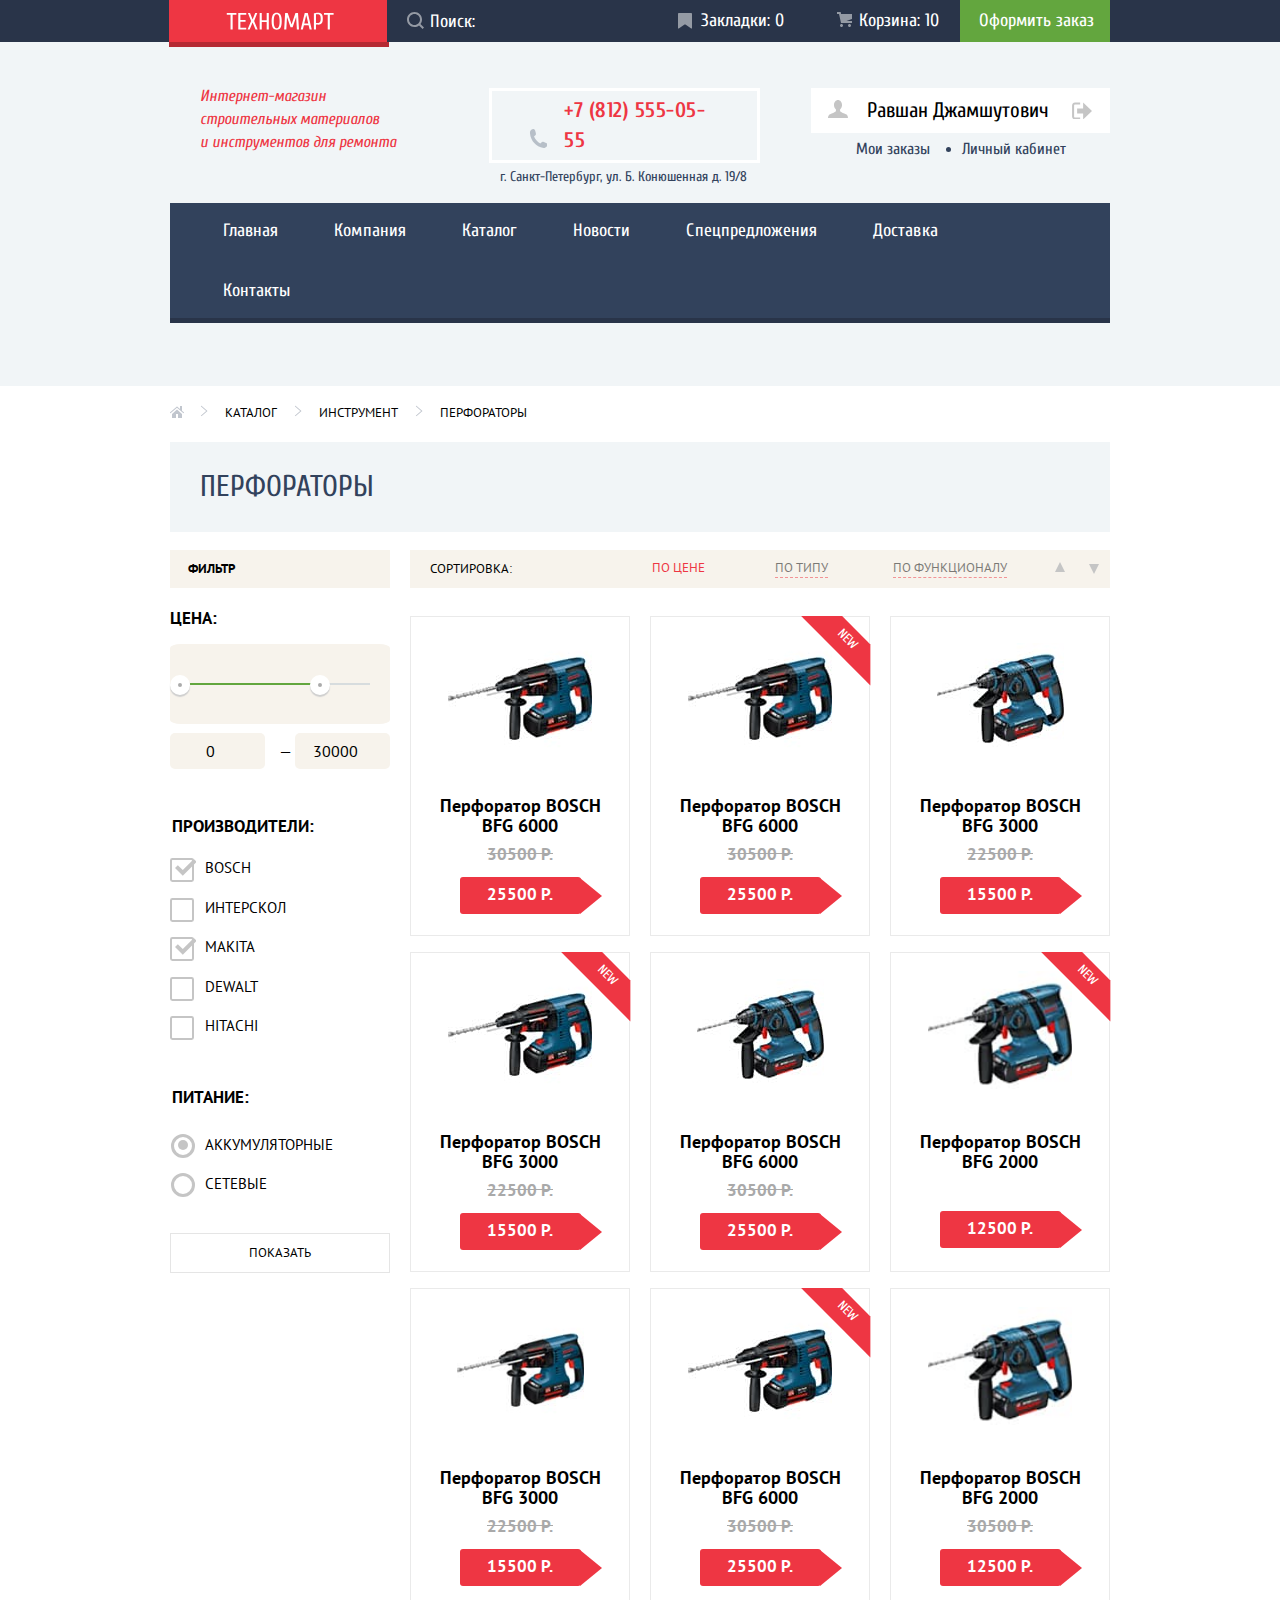
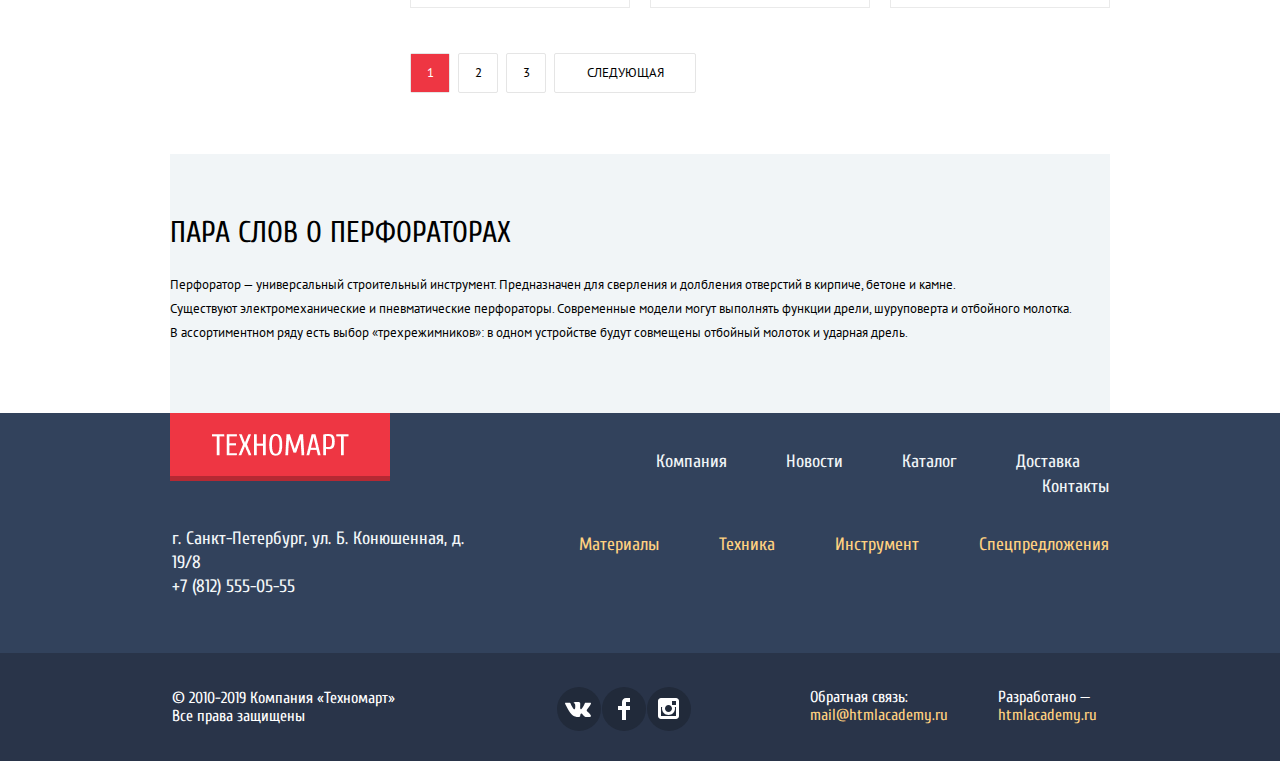
==== commit 6a723f88: "Добавила джаву" ====
--- a/catalog.html
+++ b/catalog.html
@@ -16,7 +16,7 @@
     <div class="upper-header">
       <div class="main-header-wrapper">
         <div class="main-logo">
-          <a><img src="img/logo-technomart.svg" width="108" height="18" alt="Логотип магазина «Техномарт»"></a>
+          <a href="index.html"><img src="img/logo-technomart.svg" width="108" height="18" alt="Логотип магазина «Техномарт»"></a>
         </div>
         <form class="search" action="#" method="POST">
           <div class="search-pic">
@@ -124,48 +124,49 @@
             </div>
           </div>
         </fieldset>
-        <h2 class="visually-hidden">Фильтр товаров</h2>
-        <form class="filter" method="get" action="https://echo.htmlacademy.ru">
-          <fieldset class="producers">
-            <legend>Производители:</legend>
-            <ul>
-              <li class="filter-option filter-checkbox">
-                <input class="visually-hidden filter-input-checkbox filter-input" type="checkbox" name="bosch" id="filter-bosch" checked readonly>
-                <label for="filter-bosch">BOSCH</label>
-              </li>
-              <li class="filter-option filter-checkbox">
-                <input class="visually-hidden filter-input-checkbox-1 filter-input" type="checkbox" name="interscol" id="filter-interscol">
-                <label for="filter-interscol">ИНТЕРСКОЛ</label>
-              </li>
-              <li class="filter-option filter-checkbox">
-                <input class="visually-hidden filter-input-checkbox filter-input" type="checkbox" name="makita" id="filter-makita" checked readonly>
-                <label for="filter-makita">MAKIta</label>
-              </li>
-              <li class="filter-option filter-checkbox">
-                <input class="visually-hidden filter-input-checkbox-1 filter-input" type="checkbox" name="dewalt" id="dewalt">
-                <label for="filter-dewalt">Dewalt</label>
-              </li>
-              <li class="filter-option filter-checkbox">
-                <input class="visually-hidden filter-input-checkbox-1 filter-input" type="checkbox" name="hitachi" id="filter-hitachi">
-                <label for="filter-hitachi">Hitachi</label>
-              </li>
-            </ul>
-          </fieldset>
-          <fieldset class="energy">
-            <legend>Питание:</legend>
-            <ul>
-              <li class="filter-option filter-radio">
-                <input class="visually-hidden filter-input-radio filter-input" type="radio" name="product-group" value="battery" id="filter-battery" checked>
-                <label for="filter-battery">Аккумуляторные</label>
-              </li>
-              <li class="filter-option filter-radio">
-                <input class="visually-hidden filter-input-radio filter-input" type="radio" name="product-group" value="net" id="filter-net">
-                <label for="filter-net">Сетевые</label>
-              </li>
-            </ul>
-          </fieldset>
-          <button type="submit" class="filter-button button">Показать</button>
-        </form>
+      </form>
+      <h2 class="visually-hidden">Фильтр товаров</h2>
+      <form class="filter" method="get" action="https://echo.htmlacademy.ru">
+        <fieldset class="producers">
+          <legend>Производители:</legend>
+          <ul>
+            <li class="filter-option filter-checkbox">
+              <input class="visually-hidden filter-input-checkbox filter-input" type="checkbox" name="bosch" id="filter-bosch" checked>
+              <label for="filter-bosch">BOSCH</label>
+            </li>
+            <li class="filter-option filter-checkbox">
+              <input class="visually-hidden filter-input-checkbox filter-input" type="checkbox" name="interscol" id="filter-interscol">
+              <label for="filter-interscol">ИНТЕРСКОЛ</label>
+            </li>
+            <li class="filter-option filter-checkbox">
+              <input class="visually-hidden filter-input-checkbox filter-input" type="checkbox" name="makita" id="filter-makita" checked>
+              <label for="filter-makita">MAKIta</label>
+            </li>
+            <li class="filter-option filter-checkbox">
+              <input class="visually-hidden filter-input-checkbox filter-input" type="checkbox" name="dewalt" id="filter-dewalt">
+              <label for="filter-dewalt">Dewalt</label>
+            </li>
+            <li class="filter-option filter-checkbox">
+              <input class="visually-hidden filter-input-checkbox filter-input" type="checkbox" name="hitachi" id="filter-hitachi">
+              <label for="filter-hitachi">Hitachi</label>
+            </li>
+          </ul>
+        </fieldset>
+        <fieldset class="energy">
+          <legend>Питание:</legend>
+          <ul>
+            <li class="filter-option filter-radio">
+              <input class="visually-hidden filter-input-radio filter-input" type="radio" name="product-group" value="battery" id="filter-battery" checked>
+              <label for="filter-battery">Аккумуляторные</label>
+            </li>
+            <li class="filter-option filter-radio">
+              <input class="visually-hidden filter-input-radio filter-input" type="radio" name="product-group" value="net" id="filter-net">
+              <label for="filter-net">Сетевые</label>
+            </li>
+          </ul>
+        </fieldset>
+        <button type="submit" class="filter-button button">Показать</button>
+      </form>
     </section>
 
     <section class="catalog">
@@ -335,13 +336,14 @@
             <li>
               <a class="social-item" href="#">
                 <span class="visually-hidden">Вконтакте</span>
-                <svg width="27" height="16" viewBox="0 0 27 16" fill="none""><path d=" M16.138 12.51C17.094 12.201 18.318 14.55 19.621 15.449C20.599 16.13 21.348 15.983 21.348 15.983L24.821 15.933C24.821 15.933 26.636 15.821 25.778 14.379C25.707
+                <svg width="27" height="16" viewBox="0 0 27 16" fill="none">
+                  <path d="M16.138 12.51C17.094 12.201 18.318 14.55 19.621 15.449C20.599 16.13 21.348 15.983 21.348 15.983L24.821 15.933C24.821 15.933 26.636 15.821 25.778 14.379C25.707
                   14.259 25.275 13.31 23.193 11.357C21.016 9.31398 21.311 9.64498 23.932 6.11298C25.529 3.95998 26.168 2.64498 25.968 2.08498C25.776 1.54598 24.603 1.68598 24.603 1.68598L20.69 1.71298C20.309 1.71398 19.986 1.83198 19.839
                   2.22798C19.836 2.23198 19.218 3.89398 18.394 5.30698C16.653 8.29598 15.958 8.45498 15.67 8.26798C15.009 7.83498 15.176 6.53098 15.176 5.60398C15.176 2.70698 15.608 1.49898 14.33 1.18698C13.903 1.08298 13.591 1.01498 12.502
                   1.00498C11.11 0.983976 9.928 1.00498 9.258 1.33398C8.813 1.55698 8.472 2.04598 8.679 2.07398C8.939 2.10898 9.522 2.23398 9.834 2.65998C10.235 3.21198 10.223 4.44898 10.223 4.44898C10.223 4.44898 10.452 7.85998 9.683 8.28298C9.155
                   8.57298 8.433 7.98098 6.88 5.26698C6.087 3.87898 5.488 2.34498 5.488 2.34498C5.488 2.34498 5.372 2.05998 5.162 1.90398C4.912 1.71898 4.562 1.65998 4.562 1.65998L0.848 1.68398C0.848 1.68398 0.29 1.69998 0.0850002 1.94598C-0.0969998
                   2.16398 0.0700002 2.61398 0.0700002 2.61398C0.0700002 2.61398 2.979 9.49498 6.273 12.961C9.293 16.143 12.725 15.932 12.725 15.932H14.28C14.28 15.932 14.749 15.878 14.989 15.62C15.213 15.38 15.203 14.929 15.203 14.929C15.203 14.929
-                  15.172 12.82 16.138 12.51Z" fill="white">
+                  15.172 12.82 16.138 12.51Z" fill="white" />
                 </svg>
               </a>
             </li>
@@ -376,15 +378,10 @@
           </p>
         </div>
       </div>
+    </div>
   </footer>
-  <section class="visually-hidden">
-    <h2>Личный кабинет</h2>
-    <p>Введите пожалуйста свой логин и пароль</p>
-    <!-- Здесь будет форма логина -->
-    <button type="button">Войти</button>
-    <button type="button">Закрыть</button>
-  </section>
-  <section class="modal modal-basket visually-hidden">
+
+  <section class="modal modal-basket">
     <h2 class="visually-hidden">Добавить товар в корзину</h2>
     <p>Товар добавлен в корзину!</p>
     <button class="modal-close" type="button" aria-label="Закрыть"></button>
--- a/css/style.css
+++ b/css/style.css
@@ -58,6 +58,10 @@
   color: var(--basic-white);
 }
 
+.page button:focus{
+  outline: none;
+}
+
 .visually-hidden {
   position: absolute;
   width: 1px;
@@ -548,7 +552,7 @@
 .container .slider {
   grid-column: 1/3;
   grid-row: 2/4;
-  z-index: 5;
+
 }
 
 /*features*/
@@ -711,7 +715,7 @@
   position: 0 0;
 }
 
-.slider {
+ .slider-1 {
   background-image: url("../img/perforators_slider(1).jpg");
   width: 620px;
 }
@@ -807,7 +811,7 @@
   margin: 0px;
 }
 
-.products-list {
+.products {
   list-style: none;
   margin: 0px;
   padding: 0px;
@@ -868,6 +872,9 @@
   background-color: var(--basic-super-red);
 }
 
+.products-pic-none{
+  display: none;
+}
 /*products-decoration*/
 .products-producers h2 {
   font-family: 'Cuprum', Arial, sans-serif;
@@ -882,7 +889,7 @@
   margin-left: 28px;
 }
 
-.products-list h3 {
+.products h3 {
   font-family: 'PT Sans', Arial, sans-serif;
   font-weight: bold;
   font-size: 18px;
@@ -1086,8 +1093,13 @@
   text-transform: uppercase;
   color: var(--basic-black);
   font-weight: normal;
-  padding-top: 64px;
   margin: 0px;
+  margin-top:67px;
+}
+
+.services .service-title-info{
+  margin-top: 0px;
+  padding-top: 65px;
 }
 
 .services p {
@@ -1224,7 +1236,7 @@
   border-radius: 2px;
 }
 
-.slider-controls-services button {
+.slider-controls-services .button {
   display: block;
   width: 240px;
   font-family: 'Cuprum', Arial, sans-serif;
@@ -1245,22 +1257,33 @@
   display: none;
 }
 
-.slider-services .slide-current {
-  display: block;
-}
-
-.slider-controls-services .current {
+.slide-info-current {
+  display: block;
+}
+
+ .current-info-btn {
+  display: block;
+  font-family: 'Cuprum', Arial, sans-serif;
   background-color: var(--basic-white);
   color: var(--basic-dark);
   box-shadow: 0px 1px 0px #FFFFFF;
+  font-size: 21px;
+  line-height: 30px;
+  font-weight: 700;
+  padding-top: 14px;
+  padding-bottom: 18px;
+  padding-left: 22px;
+  border: none;
+  letter-spacing: 0.5px;
+  width: 240px;
 }
 
 /*company-review*/
 .index-columns {
   display: flex;
   flex-wrap: wrap;
-  margin-bottom: 69px;
-  margin-top: 70px;
+  margin-bottom: 68px;
+  margin-top: 69px;
 }
 
 .company-info {
@@ -1848,7 +1871,7 @@
   user-select: none;
 }
 /*квадратный чебоксы вставить галочки**/
-.filter-input-checkbox-1+label::before {
+.filter-input-checkbox+label::before {
   content: "";
   position: absolute;
   left: -35px;
@@ -1859,7 +1882,7 @@
   border-radius: 10%;
 }
 
-.filter-input-checkbox-1+label:hover::before {
+.filter-input-checkbox+label:hover::before {
   content: "";
   position: absolute;
   left: -35px;
@@ -1869,7 +1892,7 @@
   border: 2px solid var(--filter-grey);
   border-radius: 10%;
 }
-.filter-input-checkbox-1+label:active::before {
+.filter-input-checkbox+label:active::before {
   content: "";
   position: absolute;
   left: -35px;
@@ -1880,27 +1903,28 @@
   opacity:0.5;
 }
 
-.filter-input-checkbox:checked+label::before {
-  content: "";
-  display: block;
-  position: absolute;
-  left: -35px;
-  top: 0;
-  width: 27px;
-  height: 23px;
-  background-image: url("../img/icons/checkbox-on.svg");
+.filter-input-checkbox:checked+label::after {
+  content: "";
+  display: block;
+  position: absolute;
+  left: -30px;
+  top: 1px;
+  width: 21px;
+  height: 20px;
+  background-image: url("../img/icons/click.svg");
+  background-repeat: no-repeat;
   border-radius: 10%;
 }
 
-.filter-input-checkbox:checked+label:hover::before {
-  content: "";
-  display: block;
-  position: absolute;
-  left: -35px;
-  top: 0;
-  width: 27px;
-  height: 23px;
-  background-image: url("../img/icons/checkbox-hover.svg");
+.filter-input-checkbox:checked+label:hover::after {
+  content: "";
+  display: block;
+  position: absolute;
+  left: -30px;
+  top: 1px;
+  width: 21px;
+  height: 20px;
+  background-image: url("../img/icons/click.svg");
   border-radius: 10%;
 }
 /* круглые чебоксы вставить галочки**/
@@ -2584,6 +2608,7 @@
 /* MODAL*/
 /*modal-map*/
 .modal {
+  display: none;
   position: fixed;
   top: 0;
   right: 0;
@@ -2596,6 +2621,20 @@
   border-top: 7px solid var(--basic-red);
 }
 
+.modal--show {
+  display: block;
+}
+
+
+.modal-show {
+  display: block;
+  animation: bounce 0.6s;
+}
+
+.modal-error {
+  animation: shake 0.6s;
+}
+
 /*кнопка закрыть*/
 .modal-close {
   position: absolute;
@@ -2629,7 +2668,6 @@
 
 /*карта*/
 .modal-map {
-  display: none;
   width: 943px;
   height: 449px;
   box-shadow: 0px 4px 20px 0px rgba(0, 0, 0, 0.15);
@@ -2637,7 +2675,7 @@
 }
 
 .modal-map img {
-  display: block;
+display: block;
 }
 
 .modal-map iframe {
@@ -2646,11 +2684,76 @@
 
 /*modal-contacts*/
 .modal-contacts {
-  display: none;
   width: 620px;
   height: 430px;
   box-shadow: 0px 4px 20px 0px rgba(0, 0, 0, 0.15);
   border-top: 7px solid var(--basic-red);
+}
+
+.modal-contacts form {
+  margin-top: 39px;
+  margin-bottom: 37px;
+  margin-right: 80px;
+  display: flex;
+  flex-wrap: wrap;
+  margin-left: 80px;
+}
+
+.modal-contacts .contacts-item{
+  margin-right: 20px;
+}
+
+.modal-contacts .contacts-item-email{
+  margin-right: 0px;
+}
+
+.modal-contacts label{
+  display: block;
+  margin-bottom: 11px;
+  font-size: 18px;
+  line-height: 24px;
+  font-family: 'Cuprum', Arial, sans-serif;
+  color:var(--bacis-black);
+  width: 117px;
+  margin-right: 0px;
+}
+
+.modal-contacts input[type="text"],
+.modal-contacts input[type="email"]{
+  width: 196px;
+  padding-top: 7px;
+  padding-bottom: 7px;
+  padding-left: 12px;
+  padding-right: 8px;
+}
+.contacts-item-text{
+  margin-bottom: 37px;
+  margin-top: 13px;
+}
+.modal-contacts textarea{
+  width:446px;
+  height: 114px;
+  padding-left: 12px;
+}
+
+.modal-contacts input,
+.modal-contacts textarea {
+  font-family: 'PT Sans', Arial, sans-serif;
+  font-size: 13px;
+  line-height: 24px;
+  color: var(--basic-grey);
+}
+
+.contacts-button{
+  width: 460px;
+  font-size: 14px;
+  line-height: 18px;
+  background-color: var(--basic-red);
+  color: var(--basic-white);
+  padding-top:11px;
+  padding-bottom: 9px;
+  border: none;
+  text-transform: uppercase;
 }
 /*корзина*/
 .modal-basket {
@@ -2723,3 +2826,48 @@
   left: -90px;
   top: -20px;
 }
+
+
+/* Animations */
+
+@keyframes bounce {
+  0% {
+    transform: translateY(-2000px);
+  }
+
+  70% {
+    transform: translateY(30px);
+  }
+
+  90% {
+    transform: translateY(-10px);
+  }
+
+  100% {
+    transform: translateY(0);
+  }
+}
+
+/* Animations - mistakes */
+
+@keyframes shake {
+  0%,
+  100% {
+    transform: translateX(0);
+  }
+
+  10%,
+  30%,
+  50%,
+  70%,
+  90% {
+    transform: translateX(-10px);
+  }
+
+  20%,
+  40%,
+  60%,
+  80% {
+    transform: translateX(10px);
+  }
+}
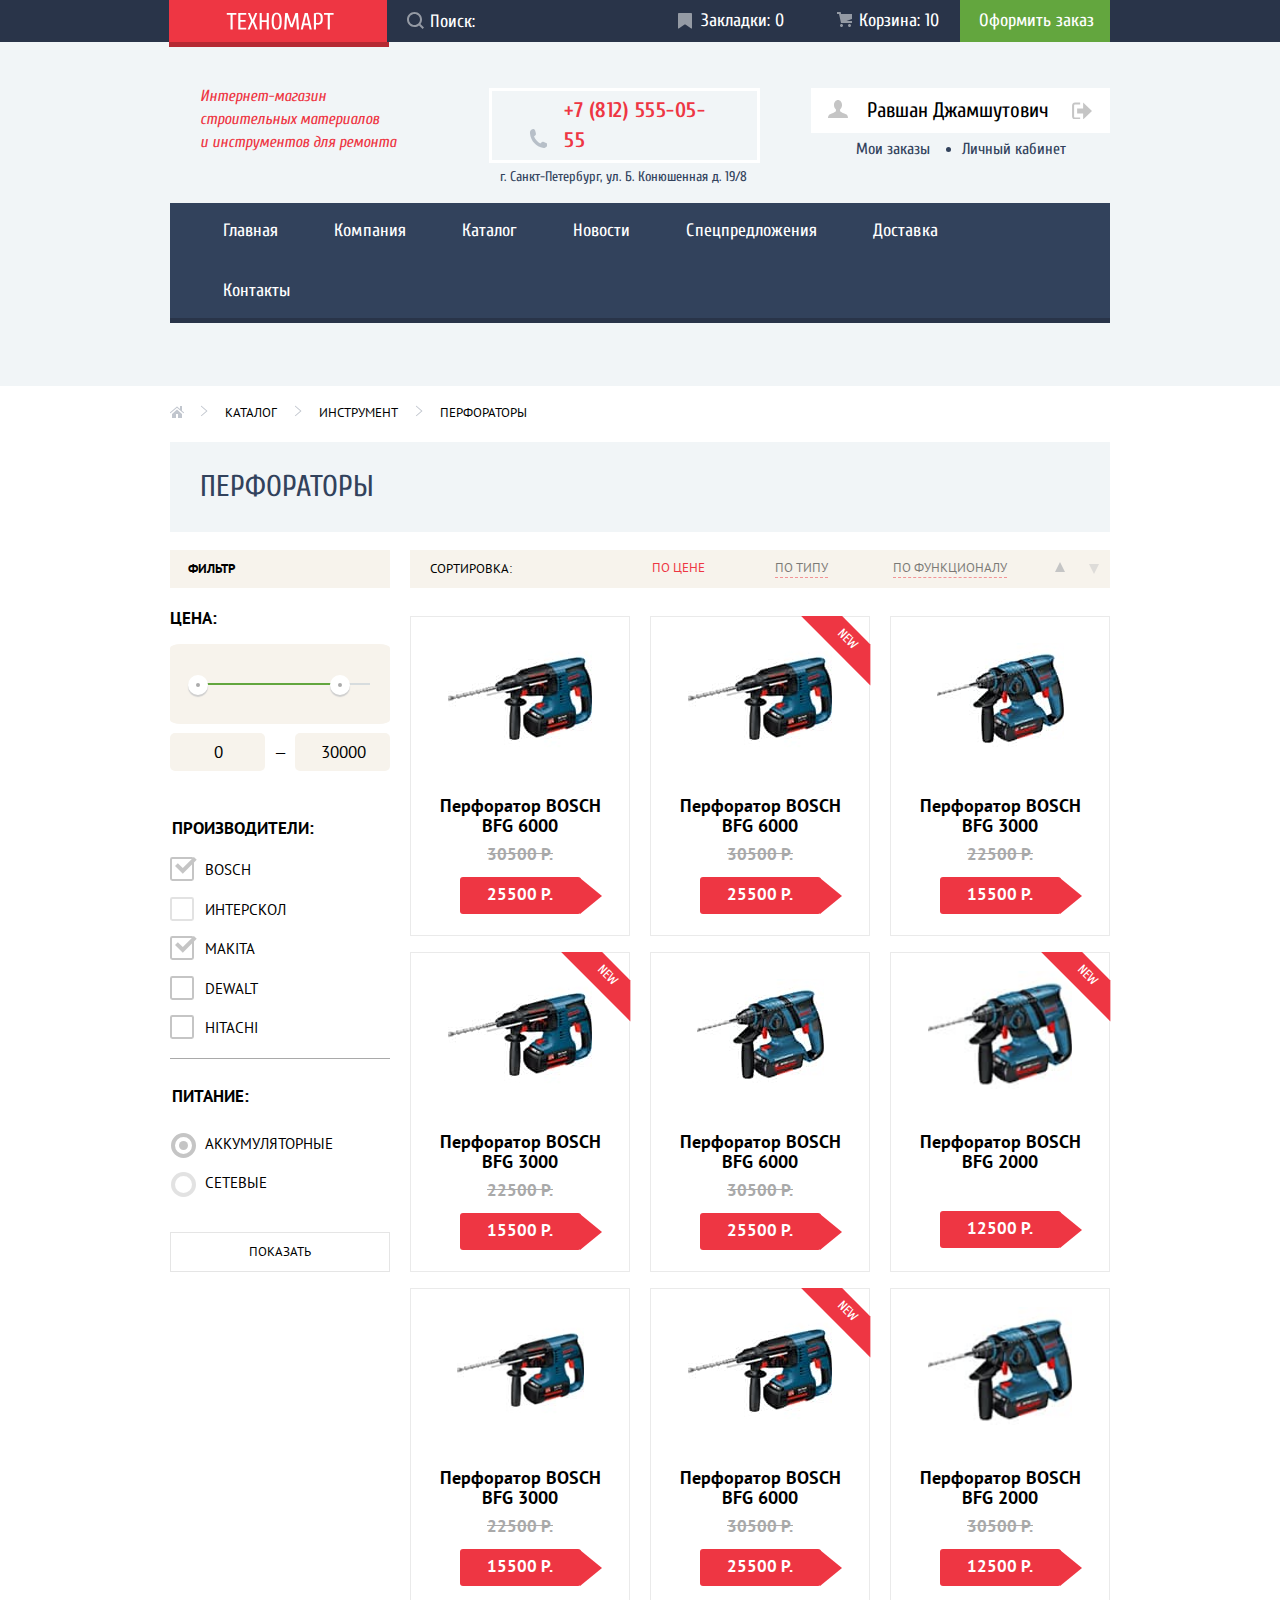
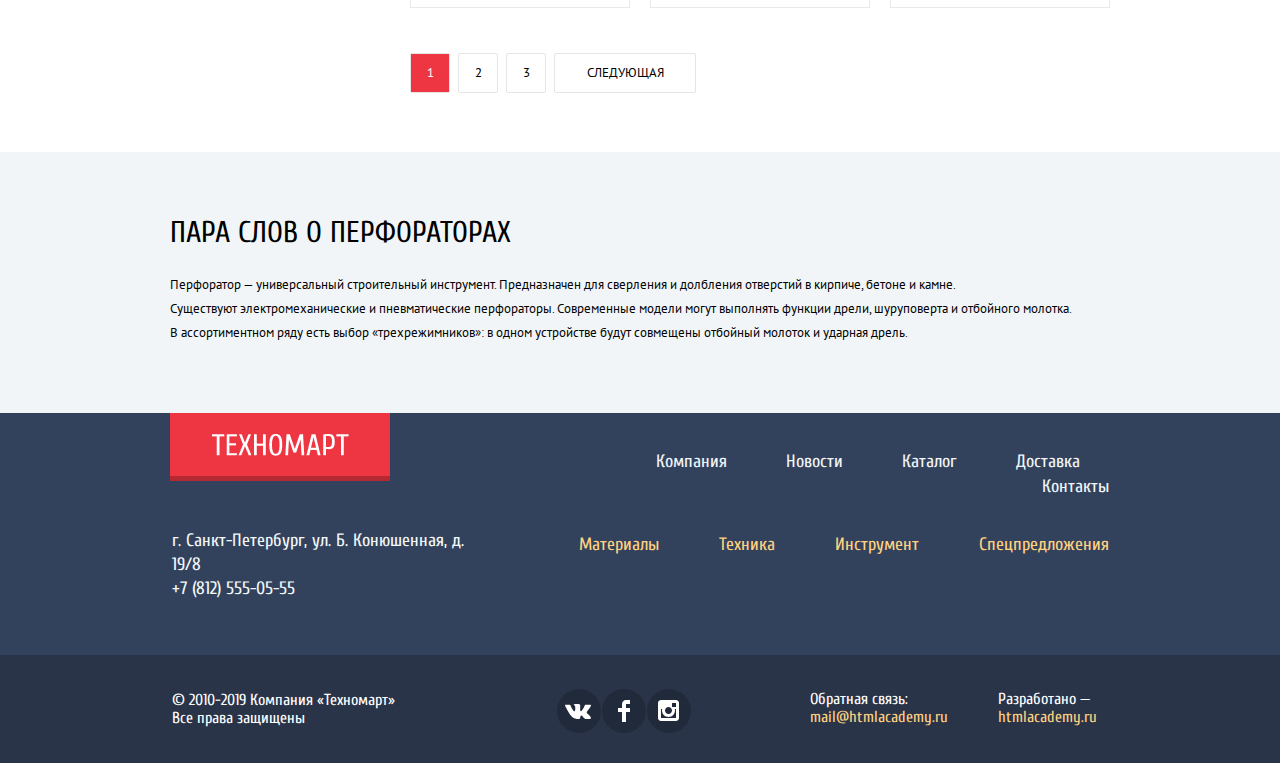
==== commit dde93277: "Доступная разметка главной страницы" ====
--- a/catalog.html
+++ b/catalog.html
@@ -18,7 +18,7 @@
         <div class="main-logo">
           <a href="index.html"><img src="img/logo-technomart.svg" width="108" height="18" alt="Логотип магазина «Техномарт»"></a>
         </div>
-        <form class="search" action="#" method="POST">
+        <form class="search" action="#" method="POST" target="_blank">
           <div class="search-pic">
             <input type="search" name="search" id="search" value="Поиск:">
           </div>
@@ -76,210 +76,214 @@
     </div>
   </header>
   <main class="page-catalog container">
-    <ul class="catalog-nav">
-      <li class="catalog-nav-item">
-        <a href="catalog.html">Каталог</a>
-      </li>
-      <li class="catalog-nav-item">
-        <a href="blank.html">Инструмент</a>
-      </li>
-      <li class="catalog-nav-item">
-        <a href="#">Перфораторы</a>
-      </li>
-    </ul>
-    <h1>Перфораторы</h1>
-    <div class="sort">
-      <p>Сортировка:</p>
-      <ul>
-        <li>по цене
+    <div class="catalog-wrapper">
+      <ul class="catalog-nav">
+        <li class="catalog-nav-item">
+          <a href="catalog.html">Каталог</a>
         </li>
-        <li>
-          по типу
+        <li class="catalog-nav-item">
+          <a href="blank.html">Инструмент</a>
         </li>
-        <li>
-          По функционалу
+        <li class="catalog-nav-item">
+          <a href="#">Перфораторы</a>
         </li>
       </ul>
-    </div>
-    <section class="filter">
-      <h2>Фильтр</h2>
-      <form method="get" action="https://echo.htmlacademy.ru">
-        <fieldset class="filter-item">
-          <legend>Цена:</legend>
-          <div class="range-filter">
-            <div class="range-controls">
-              <div class="scale">
-                <div class="bar"></div>
+      <h1>Перфораторы</h1>
+      <div class="sort">
+        <p>Сортировка:</p>
+        <ul>
+          <li>по цене
+          </li>
+          <li>
+            по типу
+          </li>
+          <li>
+            По функционалу
+          </li>
+        </ul>
+      </div>
+      <section class="filter">
+        <h2>Фильтр</h2>
+        <form method="get" action="https://echo.htmlacademy.ru">
+          <fieldset class="filter-item">
+            <legend>Цена:</legend>
+            <div class="range-filter">
+              <div class="range-controls">
+                <div class="scale">
+                  <div class="bar"></div>
+                </div>
+                <div class="toggle toggle-min" tabindex="0"></div>
+                <div class="toggle toggle-max" tabindex="0"></div>
               </div>
-              <div class="toggle toggle-min" tabindex="0"></div>
-              <div class="toggle toggle-max" tabindex="0"></div>
-            </div>
-            <div class="price-controls">
-              <label class="min-price">
-                <input type="number" name="min-price" value="0">
-              </label>
-              <label class="max-price">
-                &mdash; <input type="number" name="max-price" value="30000">
-              </label>
-            </div>
-          </div>
-        </fieldset>
-      </form>
-      <h2 class="visually-hidden">Фильтр товаров</h2>
-      <form class="filter" method="get" action="https://echo.htmlacademy.ru">
-        <fieldset class="producers">
-          <legend>Производители:</legend>
-          <ul>
-            <li class="filter-option filter-checkbox">
-              <input class="visually-hidden filter-input-checkbox filter-input" type="checkbox" name="bosch" id="filter-bosch" checked>
-              <label for="filter-bosch">BOSCH</label>
-            </li>
-            <li class="filter-option filter-checkbox">
-              <input class="visually-hidden filter-input-checkbox filter-input" type="checkbox" name="interscol" id="filter-interscol">
-              <label for="filter-interscol">ИНТЕРСКОЛ</label>
-            </li>
-            <li class="filter-option filter-checkbox">
-              <input class="visually-hidden filter-input-checkbox filter-input" type="checkbox" name="makita" id="filter-makita" checked>
-              <label for="filter-makita">MAKIta</label>
-            </li>
-            <li class="filter-option filter-checkbox">
-              <input class="visually-hidden filter-input-checkbox filter-input" type="checkbox" name="dewalt" id="filter-dewalt">
-              <label for="filter-dewalt">Dewalt</label>
-            </li>
-            <li class="filter-option filter-checkbox">
-              <input class="visually-hidden filter-input-checkbox filter-input" type="checkbox" name="hitachi" id="filter-hitachi">
-              <label for="filter-hitachi">Hitachi</label>
-            </li>
-          </ul>
-        </fieldset>
-        <fieldset class="energy">
-          <legend>Питание:</legend>
-          <ul>
-            <li class="filter-option filter-radio">
-              <input class="visually-hidden filter-input-radio filter-input" type="radio" name="product-group" value="battery" id="filter-battery" checked>
-              <label for="filter-battery">Аккумуляторные</label>
-            </li>
-            <li class="filter-option filter-radio">
-              <input class="visually-hidden filter-input-radio filter-input" type="radio" name="product-group" value="net" id="filter-net">
-              <label for="filter-net">Сетевые</label>
-            </li>
-          </ul>
-        </fieldset>
-        <button type="submit" class="filter-button button">Показать</button>
-      </form>
-    </section>
-
-    <section class="catalog">
-      <h2 class="visually-hidden">Список префораторов</h2>
-      <ul class="perforators-list">
-        <li class="perforators-item">
-          <h3>Перфоратор BOSCH BFG 6000</h3>
-          <div>
-            <img src="img/BFG_6000.jpg" width="144" height="128" alt="Перфоратор BOSCH BFG 6000">
-          </div>
-          <span>
-            30500 P.
-          </span>
-          <a class="button-perf" href="#">25500 Р.</a>
-        </li>
-        <li class="perforators-item">
-          <h3>Перфоратор BOSCH BFG 6000</h3>
-          <div>
-            <img src="img/BFG_6000.jpg" width="144" height="128" alt="Перфоратор BOSCH BFG 6000">
-          </div>
-          <span>
-            30500 P.
-          </span>
-          <a class="button-perf" href="#">25500 Р.</a>
-        </li>
-        <li class="perforators-item">
-          <h3>Перфоратор BOSCH BFG 3000</h3>
-          <div>
-            <img src="img/BFG_3000.jpg" width="127" height="112" alt="Перфоратор BOSCH BFG 3000">
-          </div>
-          <span>
-            22500 P.
-          </span>
-          <a class="button-perf" href="#">15500 Р.</a>
-        </li>
-        <li class="perforators-item">
-          <h3>Перфоратор BOSCH BFG 3000</h3>
-          <div>
-            <img src="img/BFG_6000.jpg" width="144" height="128" alt="Перфоратор BOSCH BFG 6000">
-          </div>
-          <span>
-            22500 P.
-          </span>
-          <a class="button-perf" href="#">15500 Р.</a>
-        </li>
-        <li class="perforators-item">
-          <h3>Перфоратор BOSCH BFG 6000</h3>
-          <div>
-            <img src="img/BFG_2000.jpg" width="127" height="112" alt="Перфоратор BOSCH BFG 2000">
-          </div>
-          <span>
-            30500 P.
-          </span>
-          <a class="button-perf" href="#">25500 Р.</a>
-        </li>
-        <li class="perforators-item">
-          <h3>Перфоратор BOSCH BFG 2000</h3>
-          <div>
-            <img src="img/BFG_3000.jpg" width="144" height="128" alt="Перфоратор BOSCH BFG 3000">
-          </div>
-          <a class="btn-perf" href="#">12500 Р.</a>
-        </li>
-        <li class="perforators-item">
-          <h3>Перфоратор BOSCH BFG 3000</h3>
-          <div>
-            <img src="img/BFG_6000.jpg" width="127" height="112" alt="Перфоратор BOSCH BFG 6000">
-          </div>
-          <span>
-            22500 P.
-          </span>
-          <a class="button-perf" href="#">15500 Р.</a>
-        </li>
-        <li class="perforators-item">
-          <h3>Перфоратор BOSCH BFG 6000</h3>
-          <div>
-            <img src="img/BFG_6000.jpg" width="144" height="128" alt="Перфоратор BOSCH BFG 6000">
-          </div>
-          <span>
-            30500 P.
-          </span>
-          <a class="button-perf" href="#">25500 Р.</a>
-        </li>
-        <li class="perforators-item">
-          <h3>Перфоратор BOSCH BFG 2000</h3>
-          <div>
-            <img src="img/BFG_2000.jpg" width="144" height="128" alt="Перфоратор BOSCH BFG 2000">
-          </div>
-          <span>
-            30500 P.
-          </span>
-          <a class="button-perf" href="#">12500 Р.</a>
-        </li>
-      </ul>
-      <ul class="numeration-list">
-        <li class="numeration-item current">
-          <a class="current">1</a>
-        </li>
-        <li class="numeration-item">
-          <a href="#">2</a>
-        </li>
-        <li class="numeration-item">
-          <a href="#">3</a>
-        </li>
-        <li class="numeration-item next">
-          <a href="#">Следующая</a>
-        </li>
-      </ul>
-    </section>
+              <div class="price-controls">
+                <label class="min-price">
+                  <input type="number" name="min-price" value="0">
+                </label>
+                <label class="max-price">
+                  &mdash; <input type="number" name="max-price" value="30000">
+                </label>
+              </div>
+            </div>
+          </fieldset>
+        </form>
+        <h2 class="visually-hidden">Фильтр товаров</h2>
+        <form class="filter" method="get" action="https://echo.htmlacademy.ru" target="_blank">
+          <fieldset class="producers">
+            <legend>Производители:</legend>
+            <ul>
+              <li class="filter-option filter-checkbox">
+                <input class="visually-hidden filter-input-checkbox filter-input" type="checkbox" name="bosch" id="filter-bosch" checked>
+                <label for="filter-bosch">BOSCH</label>
+              </li>
+              <li class="filter-option filter-checkbox">
+                <input class="visually-hidden filter-input-checkbox filter-input" type="checkbox" name="interscol" id="filter-interscol" disabled>
+                <label for="filter-interscol">ИНТЕРСКОЛ</label>
+              </li>
+              <li class="filter-option filter-checkbox">
+                <input class="visually-hidden filter-input-checkbox filter-input" type="checkbox" name="makita" id="filter-makita" checked>
+                <label for="filter-makita">MAKIta</label>
+              </li>
+              <li class="filter-option filter-checkbox">
+                <input class="visually-hidden filter-input-checkbox filter-input" type="checkbox" name="dewalt" id="filter-dewalt">
+                <label for="filter-dewalt">Dewalt</label>
+              </li>
+              <li class="filter-option filter-checkbox">
+                <input class="visually-hidden filter-input-checkbox filter-input" type="checkbox" name="hitachi" id="filter-hitachi">
+                <label for="filter-hitachi">Hitachi</label>
+              </li>
+            </ul>
+          </fieldset>
+          <fieldset class="energy">
+            <legend>Питание:</legend>
+            <ul>
+              <li class="filter-option filter-radio">
+                <input class="visually-hidden filter-input-radio filter-input" type="radio" name="product-group" value="battery" id="filter-battery" checked>
+                <label for="filter-battery">Аккумуляторные</label>
+              </li>
+              <li class="filter-option filter-radio">
+                <input class="visually-hidden filter-input-radio filter-input" type="radio" name="product-group" value="net" id="filter-net" disabled>
+                <label for="filter-net">Сетевые</label>
+              </li>
+            </ul>
+          </fieldset>
+          <button type="submit" class="filter-button button" aria-label="Добавить перфоратор в корзину">Показать</button>
+        </form>
+      </section>
+
+      <section class="catalog">
+        <h2 class="visually-hidden">Список префораторов</h2>
+        <ul class="perforators-list">
+          <li class="perforators-item">
+            <h3>Перфоратор BOSCH BFG 6000</h3>
+            <div>
+              <img src="img/BFG_6000.jpg" width="144" height="128" alt="Перфоратор BOSCH BFG 6000">
+            </div>
+            <span>
+              30500 P.
+            </span>
+            <a class="button-perf" href="#">25500 Р.</a>
+          </li>
+          <li class="perforators-item">
+            <h3>Перфоратор BOSCH BFG 6000</h3>
+            <div>
+              <img src="img/BFG_6000.jpg" width="144" height="128" alt="Перфоратор BOSCH BFG 6000">
+            </div>
+            <span>
+              30500 P.
+            </span>
+            <a class="button-perf" href="#">25500 Р.</a>
+          </li>
+          <li class="perforators-item">
+            <h3>Перфоратор BOSCH BFG 3000</h3>
+            <div>
+              <img src="img/BFG_3000.jpg" width="127" height="112" alt="Перфоратор BOSCH BFG 3000">
+            </div>
+            <span>
+              22500 P.
+            </span>
+            <a class="button-perf" href="#">15500 Р.</a>
+          </li>
+          <li class="perforators-item">
+            <h3>Перфоратор BOSCH BFG 3000</h3>
+            <div>
+              <img src="img/BFG_6000.jpg" width="144" height="128" alt="Перфоратор BOSCH BFG 6000">
+            </div>
+            <span>
+              22500 P.
+            </span>
+            <a class="button-perf" href="#">15500 Р.</a>
+          </li>
+          <li class="perforators-item">
+            <h3>Перфоратор BOSCH BFG 6000</h3>
+            <div>
+              <img src="img/BFG_2000.jpg" width="127" height="112" alt="Перфоратор BOSCH BFG 2000">
+            </div>
+            <span>
+              30500 P.
+            </span>
+            <a class="button-perf" href="#">25500 Р.</a>
+          </li>
+          <li class="perforators-item">
+            <h3>Перфоратор BOSCH BFG 2000</h3>
+            <div>
+              <img src="img/BFG_3000.jpg" width="144" height="128" alt="Перфоратор BOSCH BFG 3000">
+            </div>
+            <a class="btn-perf" href="#">12500 Р.</a>
+          </li>
+          <li class="perforators-item">
+            <h3>Перфоратор BOSCH BFG 3000</h3>
+            <div>
+              <img src="img/BFG_6000.jpg" width="127" height="112" alt="Перфоратор BOSCH BFG 6000">
+            </div>
+            <span>
+              22500 P.
+            </span>
+            <a class="button-perf" href="#">15500 Р.</a>
+          </li>
+          <li class="perforators-item">
+            <h3>Перфоратор BOSCH BFG 6000</h3>
+            <div>
+              <img src="img/BFG_6000.jpg" width="144" height="128" alt="Перфоратор BOSCH BFG 6000">
+            </div>
+            <span>
+              30500 P.
+            </span>
+            <a class="button-perf" href="#">25500 Р.</a>
+          </li>
+          <li class="perforators-item">
+            <h3>Перфоратор BOSCH BFG 2000</h3>
+            <div>
+              <img src="img/BFG_2000.jpg" width="144" height="128" alt="Перфоратор BOSCH BFG 2000">
+            </div>
+            <span>
+              30500 P.
+            </span>
+            <a class="button-perf" href="#">12500 Р.</a>
+          </li>
+        </ul>
+        <ul class="numeration-list">
+          <li class="numeration-item current">
+            <a class="current" aria-label="Первая страница">1</a>
+          </li>
+          <li class="numeration-item">
+            <a href="#" aria-label="Вторая страница">2</a>
+          </li>
+          <li class="numeration-item">
+            <a href="#" aria-label="Третья страница">3</a>
+          </li>
+          <li class="numeration-item next">
+            <a href="#" aria-label="Следующая страница">Следующая</a>
+          </li>
+        </ul>
+      </section>
+    </div>
     <section class="perforators-info">
-      <h2>ПАРА СЛОВ О ПЕРФОРАТОРАХ</h2>
-      <p>Перфоратор — универсальный строительный инструмент. Предназначен для сверления и долбления отверстий в кирпиче, бетоне и камне.<br>
-        Существуют электромеханические и пневматические перфораторы. Современные модели могут выполнять функции дрели, шуруповерта и отбойного молотка.<br>
-        В ассортиментном ряду есть выбор «трехрежимников»: в одном устройстве будут совмещены отбойный молоток и ударная дрель.</p>
+      <div class="perforators-info-wrapper">
+        <h2>ПАРА СЛОВ О ПЕРФОРАТОРАХ</h2>
+        <p>Перфоратор — универсальный строительный инструмент. Предназначен для сверления и долбления отверстий в кирпиче, бетоне и камне.<br>
+          Существуют электромеханические и пневматические перфораторы. Современные модели могут выполнять функции дрели, шуруповерта и отбойного молотка.<br>
+          В ассортиментном ряду есть выбор «трехрежимников»: в одном устройстве будут совмещены отбойный молоток и ударная дрель.</p>
+      </div>
     </section>
   </main>
 
@@ -334,9 +338,9 @@
           <h2 class="visually-hidden">Мы в социальных сетях!</h2>
           <ul class="social-networks">
             <li>
-              <a class="social-item" href="#">
+              <a class="social-item" href="#" aria-label="Вконтакте">
                 <span class="visually-hidden">Вконтакте</span>
-                <svg width="27" height="16" viewBox="0 0 27 16" fill="none">
+                <svg role="img" aria-label="Логотип Вконтакте" width="27" height="16" viewBox="0 0 27 16" fill="none">
                   <path d="M16.138 12.51C17.094 12.201 18.318 14.55 19.621 15.449C20.599 16.13 21.348 15.983 21.348 15.983L24.821 15.933C24.821 15.933 26.636 15.821 25.778 14.379C25.707
                   14.259 25.275 13.31 23.193 11.357C21.016 9.31398 21.311 9.64498 23.932 6.11298C25.529 3.95998 26.168 2.64498 25.968 2.08498C25.776 1.54598 24.603 1.68598 24.603 1.68598L20.69 1.71298C20.309 1.71398 19.986 1.83198 19.839
                   2.22798C19.836 2.23198 19.218 3.89398 18.394 5.30698C16.653 8.29598 15.958 8.45498 15.67 8.26798C15.009 7.83498 15.176 6.53098 15.176 5.60398C15.176 2.70698 15.608 1.49898 14.33 1.18698C13.903 1.08298 13.591 1.01498 12.502
@@ -348,17 +352,17 @@
               </a>
             </li>
             <li>
-              <a class="social-item" href="#">
+              <a class="social-item" href="#" aria-label="Фейсбук">
                 <span class="visually-hidden">Фейсбук</span>
-                <svg width="12" height="22" viewBox="0 0 12 22" fill="none">
+                <svg role="img" aria-label="Логотип Фейсбук" width="12" height="22" viewBox="0 0 12 22" fill="none">
                   <path d="M12 4V0H8C5.79086 0 4 1.79086 4 4V8H0V12H4V22H8V12H12V8H8V4H12Z" fill="white" />
                 </svg>
               </a>
             </li>
             <li>
-              <a class="social-item" href="#">
+              <a class="social-item" href="#" aria-label="Инстаграм">
                 <span class="visually-hidden">Инстаграм</span>
-                <svg width="21" height="21" viewBox="0 0 21 21" fill="none">
+                <svg role="img" aria-label="Логотип Инстаграм" width="21" height="21" viewBox="0 0 21 21" fill="none">
                   <path fill-rule="evenodd" clip-rule="evenodd"
                     d="M3 0H18C19.65 0 21 1.35 21 3V18C21 19.65 19.65 21 18 21H3C1.35 21 0 19.65 0 18V3C0 1.35 1.35 0 3 0ZM14 10.5C14 8.57 12.43 7 10.5 7C8.57 7 7 8.57 7 10.5C7 12.43 8.57 14 10.5 14C12.43 14 14 12.43 14 10.5ZM3 18V9H4.181C4.0626 9.49127 4.00186 9.99467 4 10.5C4 14.0899 6.91015 17 10.5 17C14.0899 17 17 14.0899 17 10.5C16.9986 9.99464 16.9379 9.49118 16.819 9H18V18H3ZM14 7H18V3H14V7Z"
                     fill="white" />
--- a/css/style.css
+++ b/css/style.css
@@ -112,6 +112,7 @@
 /*header*/
 .upper-header {
   background-color: var(--basic-extra-dark);
+
 }
 
 .main-header-wrapper {
@@ -119,9 +120,11 @@
   flex-wrap: wrap;
   font-size: 18px;
   line-height: 24px;
+  justify-content: flex-end;
+  position: relative;
+  background-color: var(--basic-extra-dark);
   width: 940px;
   margin: 0 auto;
-  justify-content: flex-end;
 }
 
 .main-header {
@@ -133,9 +136,6 @@
   padding-bottom: 63px;
 }
 
-.main-header-wrapper {
-  position: relative;
-}
 
 .main-logo {
   width: 220px;
@@ -535,12 +535,8 @@
   opacity: 0.5;
 }
 
-/* Container */
-.container {
-  width: 940px;
-  margin: 0 auto;
-  padding: 0px;
-}
+
+
 
 /*features - GRID*/
 .features-column {
@@ -557,6 +553,9 @@
 
 /*features*/
 .features {
+  width: 940px;
+  margin: 0 auto;
+  padding: 0px;
   margin-top: 57px;
 }
 
@@ -805,6 +804,12 @@
 }
 
 /*products grid*/
+.products-producers{
+  width: 940px;
+  margin: 0 auto;
+  padding: 0px;
+}
+
 .products-item {
   width: 218px;
   min-height: 316px;
@@ -1086,6 +1091,13 @@
   background-color: var(--basic-light-blue);
 }
 
+.services-wrapper{
+  width: 940px;
+  margin: 0 auto;
+  padding: 0px;
+  background-color: var(--basic-light-blue);
+}
+
 .services h2 {
   font-family: 'Cuprum', Arial, sans-serif;
   font-size: 30px;
@@ -1284,6 +1296,9 @@
   flex-wrap: wrap;
   margin-bottom: 68px;
   margin-top: 69px;
+  width: 940px;
+  margin: 0 auto;
+  padding: 0px;
 }
 
 .company-info {
@@ -1292,6 +1307,8 @@
   background-color: var(--basic-white);
   width: 460px;
   margin-right: 166px;
+  margin-bottom: 68px;
+  margin-top: 69px;
 }
 
 .company-info h2,
@@ -1362,7 +1379,10 @@
   background-color: var(--basic-red);
   justify-content: flex-start;
 }
-
+.index-columns .contacts{
+  margin-bottom: 68px;
+  margin-top: 69px;
+}
 .contacts p {
   font-family: 'PT Sans', Arial, sans-serif;
   font-size: 13px;
@@ -1422,6 +1442,8 @@
   display: grid;
   grid-template-columns: 325px 614px;
   width: 940px;
+  margin: 0 auto;
+  padding: 0px;
 }
 
 .footer-nav-list {
@@ -1517,7 +1539,7 @@
 }
 
 .upper-footer p {
-  margin-top: 14px;
+  margin-top: 16px;
   margin-bottom: 0px;
   margin-left: 2px;
 }
@@ -1635,19 +1657,24 @@
 .inner-page .basket{
   padding-right: 21px;
 }
+
+
 /* Grid for catalog */
-.page-catalog {
+.catalog-wrapper {
   display: grid;
   grid-template-columns: 220px 720px;
-}
-
-.page-catalog h1 {
+  width: 940px;
+  margin: 0 auto;
+  padding: 0px;
+}
+
+.catalog-wrapper h1 {
   grid-column: 1 / -1;
   margin-bottom: 18px;
   padding: 0;
 }
 
-.page-catalog .catalog-nav {
+.catalog-wrapper .catalog-nav {
   grid-column: 1 / -1;
   padding: 0;
   margin: 0;
@@ -1768,7 +1795,7 @@
   position: relative;
 }
 
-.sort ul::after {
+.sort li:last-child::after {
   display: block;
   content: '';
   position: absolute;
@@ -1778,7 +1805,7 @@
   border-top: 10px solid var(--basic-super-grey);
 }
 
-.sort ul:hover::after{
+.sort li:last-child:hover::after{
   display: block;
   content: '';
   position: absolute;
@@ -1788,7 +1815,7 @@
   border-top: 10px solid var(--basic-black);
 }
 
-.sort ul:hover::after{
+.sort li:last-child:active::after{
   display: block;
   content: '';
   position: absolute;
@@ -1875,7 +1902,7 @@
   content: "";
   position: absolute;
   left: -35px;
-  top: 0;
+  top: -3px;
   width: 20px;
   height: 20px;
   border: 2px solid var(--basic-super-grey);
@@ -1886,7 +1913,7 @@
   content: "";
   position: absolute;
   left: -35px;
-  top: 0;
+  top: -5px;
   width: 20px;
   height: 20px;
   border: 2px solid var(--filter-grey);
@@ -1896,7 +1923,7 @@
   content: "";
   position: absolute;
   left: -35px;
-  top: 0;
+  top: -5px;
   width: 20px;
   height: 20px;
   border: 2px solid var(--basic-super-grey);
@@ -1908,9 +1935,9 @@
   display: block;
   position: absolute;
   left: -30px;
-  top: 1px;
-  width: 21px;
-  height: 20px;
+  top: -3px;
+  width: 23px;
+  height: 22px;
   background-image: url("../img/icons/click.svg");
   background-repeat: no-repeat;
   border-radius: 10%;
@@ -1921,15 +1948,24 @@
   display: block;
   position: absolute;
   left: -30px;
-  top: 1px;
-  width: 21px;
-  height: 20px;
+  top: -3px;
+  width: 23px;
+  height: 22px;
   background-image: url("../img/icons/click.svg");
   border-radius: 10%;
 }
 /* круглые чебоксы вставить галочки**/
+#filter-interscol + label::before{
+  color: var(--filter-grey);
+  opacity: 0.5;
+}
+#filter-net + label::before{
+  color: var(--filter-grey);
+  opacity: 0.5;
+}
+
 .filter .energy{
-  margin-top: 26px;
+  margin-top: 23px;
   margin-bottom: 19px;
 }
 .filter-input-radio + label::before {
@@ -1937,9 +1973,9 @@
   position: absolute;
   left: -34px;
   top: -1px;
-  width: 18px;
-  height: 18px;
-  border: 3px solid var(--basic-super-grey);
+  width: 17px;
+  height: 17px;
+  border: 4px solid var(--basic-super-grey);
   border-radius: 50%;
 }
 
@@ -1948,9 +1984,9 @@
   position: absolute;
   left: -34px;
   top: -1px;
-  width: 18px;
-  height: 18px;
-  border: 2px solid var(--filter-grey);
+  width: 17px;
+  height: 17px;
+  border: 4px solid var(--filter-grey);
   border-radius: 50%;
 }
 
@@ -1959,9 +1995,9 @@
   position: absolute;
   left: -34px;
   top: -1px;
-  width: 18px;
-  height: 18px;
-  border: 2px solid var(--filter-grey);
+  width: 17px;
+  height: 17px;
+  border: 4px solid var(--filter-grey);
   border-radius: 50%;
   opacity:0.5;
 }
@@ -1969,10 +2005,10 @@
 .filter-input-radio:checked + label::after {
   content: "";
   position: absolute;
-  top: 5px;
-  left: -27px;
-  width: 10px;
-  height: 10px;
+  top: 7px;
+  left: -26px;
+  width: 9px;
+  height: 9px;
   background-color: var(--basic-super-grey);
   border-radius: 50%;
 }
@@ -1980,10 +2016,10 @@
 .filter-input-radio:checked + label:hover::after {
   content: "";
   position: absolute;
-  top: 5px;
-  left: -27px;
-  width: 10px;
-  height: 10px;
+  top: 7px;
+  left: -26px;
+  width: 9px;
+  height: 9px;
   background-color: var(--filter-grey);
   border-radius: 50%;
 }
@@ -1991,10 +2027,10 @@
 .filter-input-radio:checked + label:active::after {
   content: "";
   position: absolute;
-  top: 5px;
-  left: -27px;
-  width: 10px;
-  height: 10px;
+  top: 7px;
+  left: -26px;
+  width: 9px;
+  height: 9px;
   background-color: var(--filter-grey);
   border-radius: 50%;
   opacity: 0.5;
@@ -2436,7 +2472,7 @@
 }
 
 .range-controls .bar {
-  width: 70%;
+  width: 80%;
   height: 2px;
   background: var(--basic-green);
 }
@@ -2456,7 +2492,11 @@
 }
 
 .range-controls .toggle-max {
-  left: 140px;
+  left: 160px;
+}
+
+.range-controls .toggle-min {
+  left: 18px;
 }
 
 .price-controls {
@@ -2477,9 +2517,9 @@
 }
 
 .price-controls input {
-  width: 95px;
-  padding-top: 8px;
-  padding-bottom: 8px;
+  width: 78px;
+  padding-top: 10px;
+  padding-bottom: 10px;
   text-align: center;
   color: var(--basic-black);
   border: none;
@@ -2487,11 +2527,37 @@
   background: var(--filter-pink);
   font-family: inherit;
   font-size: inherit;
-  padding-left: 0px;
+  padding-left: 17px;
   padding-right: 0px;
-}
-
+  font-size: 17px;
+  line-height: 18px;
+  align-items: center;
+
+}
+
+.max-price input{
+  margin-left: 5px;
+}
+.filter .producers{
+  position: relative;
+}
+
+.filter .producers::after{
+  display: block;
+  position: absolute;
+  content: "";
+  width:220px;
+  height: 1px;
+  background-color: var(--basic-grey);
+}
 /*PERFORETORS_CATALOG*/
+.perforators-info-wrapper{
+  background-color: var(--basic-light-blue);
+  width: 940px;
+  margin: 0 auto;
+  padding: 0px;
+}
+
 .perforators-info,
 h1 {
   background-color: var(--basic-light-blue);
@@ -2519,7 +2585,7 @@
   display: flex;
   flex-wrap: wrap;
   padding: 0;
-  margin-bottom: 22px;
+  margin-bottom: 20px;
   list-style: none;
 }
 
@@ -2560,13 +2626,14 @@
   color: var(--basic-white);
 }
 
-.perforators-info h2 {
+.perforators-info-wrapper h2 {
+  display: inline-block;
   font-family: 'Cuprum', Arial, sans-serif;
   font-size: 30px;
   line-height: 30px;
   text-transform: uppercase;
   color: var(--basic-black);
-  margin-top: 64px;
+  margin-top: 66px;
   margin-bottom: 25px;
   font-weight: 400;
 }
@@ -2576,11 +2643,8 @@
   font-size: 13px;
   line-height: 24px;
   color: var(--basic-black);
-  margin-bottom: 68px;
-}
-
-.perforators-info {
-  margin-bottom: 0px;
+  padding-bottom: 68px;
+  margin: 0px;
 }
 
 /*КАРТИНКА НОВАЯ ДЛЯ ПЕРФОАТОРОВ*/
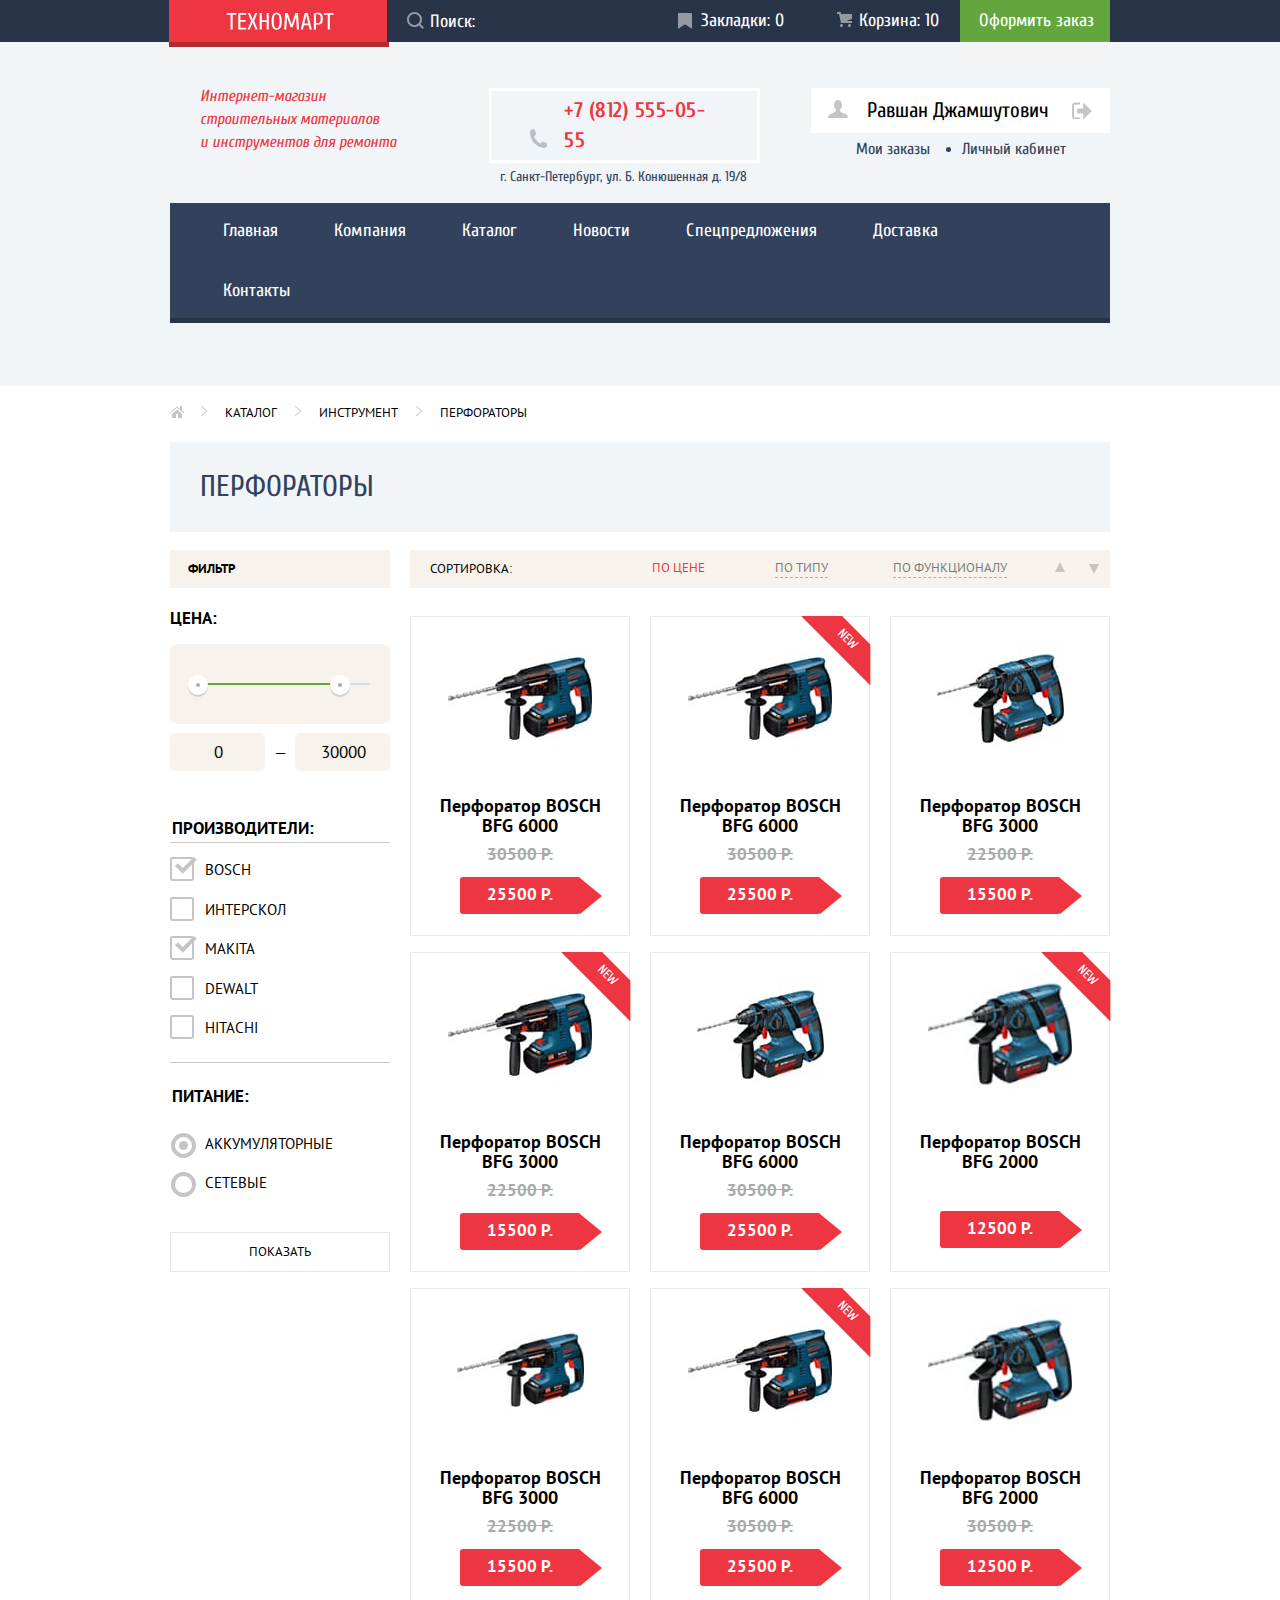
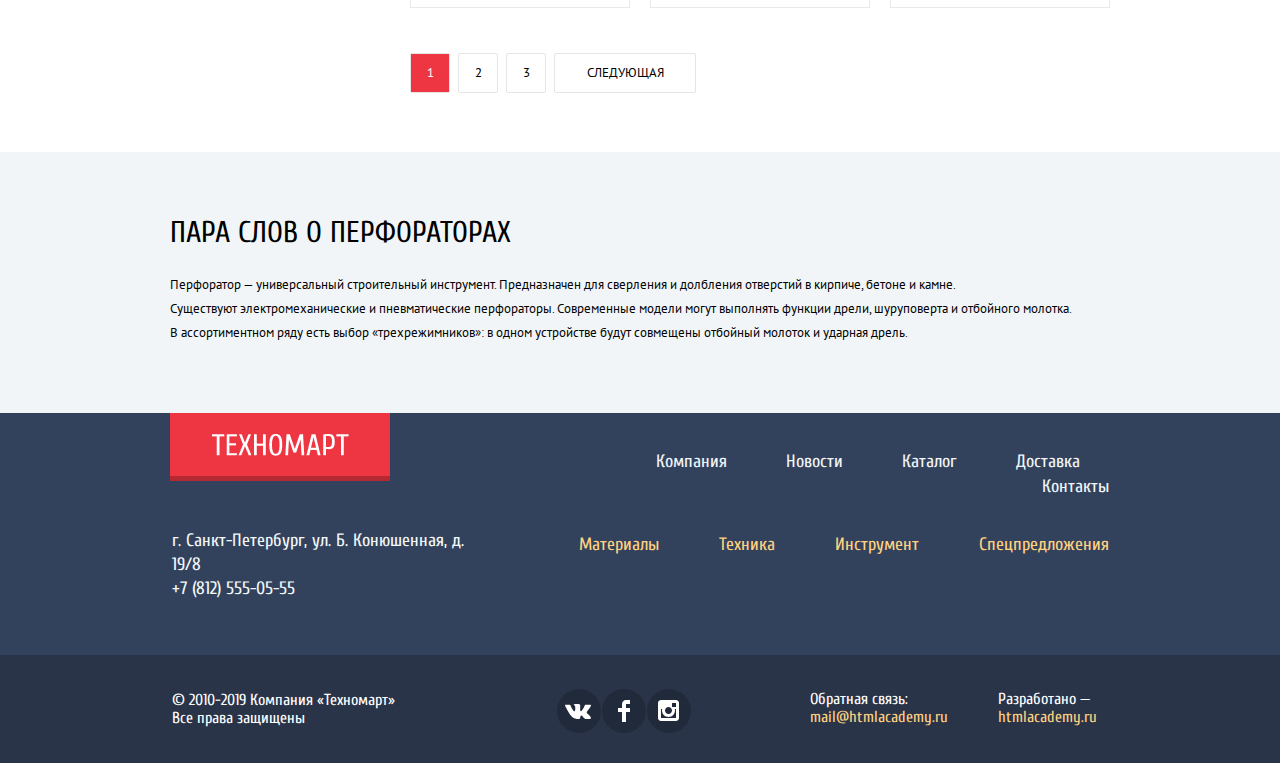
==== commit 1a7ab918: "Добавила карточки" ====
--- a/catalog.html
+++ b/catalog.html
@@ -18,15 +18,16 @@
         <div class="main-logo">
           <a href="index.html"><img src="img/logo-technomart.svg" width="108" height="18" alt="Логотип магазина «Техномарт»"></a>
         </div>
-        <form class="search" action="#" method="POST" target="_blank">
+        <form class="search" action="#" method="get" target="_blank">
           <div class="search-pic">
             <input type="search" name="search" id="search" value="Поиск:">
           </div>
+          <button class="visually-hidden search-button" type="button" name="button"></button>
         </form>
         <div class="bookmarks">
           <a class="marks" href="#">Закладки: 0</a>
         </div>
-        <a class="basket" href="#">Корзина: 10</a>
+        <a class="basket basket-black" href="#">Корзина: 10</a>
         <a class="link-order" href="#">Оформить заказ</a>
       </div>
     </div>
@@ -125,6 +126,7 @@
               </div>
             </div>
           </fieldset>
+          <button class="visually-hidden" type="button" name="button"></button>
         </form>
         <h2 class="visually-hidden">Фильтр товаров</h2>
         <form class="filter" method="get" action="https://echo.htmlacademy.ru" target="_blank">
@@ -136,7 +138,7 @@
                 <label for="filter-bosch">BOSCH</label>
               </li>
               <li class="filter-option filter-checkbox">
-                <input class="visually-hidden filter-input-checkbox filter-input" type="checkbox" name="interscol" id="filter-interscol" disabled>
+                <input class="visually-hidden filter-input-checkbox filter-input" type="checkbox" name="interscol" id="filter-interscol">
                 <label for="filter-interscol">ИНТЕРСКОЛ</label>
               </li>
               <li class="filter-option filter-checkbox">
@@ -161,7 +163,7 @@
                 <label for="filter-battery">Аккумуляторные</label>
               </li>
               <li class="filter-option filter-radio">
-                <input class="visually-hidden filter-input-radio filter-input" type="radio" name="product-group" value="net" id="filter-net" disabled>
+                <input class="visually-hidden filter-input-radio filter-input" type="radio" name="product-group" value="net" id="filter-net">
                 <label for="filter-net">Сетевые</label>
               </li>
             </ul>
@@ -173,7 +175,7 @@
       <section class="catalog">
         <h2 class="visually-hidden">Список префораторов</h2>
         <ul class="perforators-list">
-          <li class="perforators-item">
+          <li class="perforators-item perforators-item-1">
             <h3>Перфоратор BOSCH BFG 6000</h3>
             <div>
               <img src="img/BFG_6000.jpg" width="144" height="128" alt="Перфоратор BOSCH BFG 6000">
@@ -183,7 +185,7 @@
             </span>
             <a class="button-perf" href="#">25500 Р.</a>
           </li>
-          <li class="perforators-item">
+          <li class="perforators-item perforators-item-2">
             <h3>Перфоратор BOSCH BFG 6000</h3>
             <div>
               <img src="img/BFG_6000.jpg" width="144" height="128" alt="Перфоратор BOSCH BFG 6000">
@@ -193,7 +195,7 @@
             </span>
             <a class="button-perf" href="#">25500 Р.</a>
           </li>
-          <li class="perforators-item">
+          <li class="perforators-item perforators-item-3">
             <h3>Перфоратор BOSCH BFG 3000</h3>
             <div>
               <img src="img/BFG_3000.jpg" width="127" height="112" alt="Перфоратор BOSCH BFG 3000">
@@ -203,7 +205,7 @@
             </span>
             <a class="button-perf" href="#">15500 Р.</a>
           </li>
-          <li class="perforators-item">
+          <li class=" perforators-item perforators-item-4">
             <h3>Перфоратор BOSCH BFG 3000</h3>
             <div>
               <img src="img/BFG_6000.jpg" width="144" height="128" alt="Перфоратор BOSCH BFG 6000">
@@ -213,7 +215,7 @@
             </span>
             <a class="button-perf" href="#">15500 Р.</a>
           </li>
-          <li class="perforators-item">
+          <li class="perforators-item perforators-item-5">
             <h3>Перфоратор BOSCH BFG 6000</h3>
             <div>
               <img src="img/BFG_2000.jpg" width="127" height="112" alt="Перфоратор BOSCH BFG 2000">
@@ -223,14 +225,14 @@
             </span>
             <a class="button-perf" href="#">25500 Р.</a>
           </li>
-          <li class="perforators-item">
+          <li class="perforators-item perforators-item-6">
             <h3>Перфоратор BOSCH BFG 2000</h3>
             <div>
               <img src="img/BFG_3000.jpg" width="144" height="128" alt="Перфоратор BOSCH BFG 3000">
             </div>
             <a class="btn-perf" href="#">12500 Р.</a>
           </li>
-          <li class="perforators-item">
+          <li class="perforators-item perforators-item-7">
             <h3>Перфоратор BOSCH BFG 3000</h3>
             <div>
               <img src="img/BFG_6000.jpg" width="127" height="112" alt="Перфоратор BOSCH BFG 6000">
@@ -240,7 +242,7 @@
             </span>
             <a class="button-perf" href="#">15500 Р.</a>
           </li>
-          <li class="perforators-item">
+          <li class="perforators-item perforators-item-8">
             <h3>Перфоратор BOSCH BFG 6000</h3>
             <div>
               <img src="img/BFG_6000.jpg" width="144" height="128" alt="Перфоратор BOSCH BFG 6000">
@@ -250,7 +252,7 @@
             </span>
             <a class="button-perf" href="#">25500 Р.</a>
           </li>
-          <li class="perforators-item">
+          <li class="perforators-item perforators-item-9">
             <h3>Перфоратор BOSCH BFG 2000</h3>
             <div>
               <img src="img/BFG_2000.jpg" width="144" height="128" alt="Перфоратор BOSCH BFG 2000">
@@ -385,15 +387,24 @@
     </div>
   </footer>
 
-  <section class="modal modal-basket">
+  <section class="modal-basket modal">
     <h2 class="visually-hidden">Добавить товар в корзину</h2>
     <p>Товар добавлен в корзину!</p>
-    <button class="modal-close" type="button" aria-label="Закрыть"></button>
     <div class="button-basket">
       <a class="add" href="#">Оформить заказ</a>
       <a class="next" href="#">Продолжить покупки</a>
+      <button class="modal-close" type="button" aria-label="Закрыть"></button>
+
     </div>
   </section>
+
+  <div class="modalcards visually-hidden">
+    <button class="button-buy" type="button" name="button">Купить</button>
+    <button class="button-bookmark" type="button" name="button">В закладки</button>
+  </div>
+
+  <script src="js/cards.js"></script>
+  <script src="js/basket.js"></script>
 </body>
 
 </html>--- a/css/style.css
+++ b/css/style.css
@@ -1,4 +1,4 @@
-/*Varibles*/
+ /*Varibles*/
 :root {
   --basic-white: #FFFFFF;
   --basic-extra-dark: #293449;
@@ -32,6 +32,7 @@
   --filter-grey: #B5B5B5;
 
   --modal-grey: #F1F1F1;
+  --modal-green: #518534;
 
   --nav-bleu: #3D546F;
 }
@@ -285,8 +286,16 @@
   opacity: 1;
 }
 
-.page .marks,
-.page .basket {
+.page .marks {
+  font-family: 'Cuprum', Arial, sans-serif;
+  font-size: 18px;
+  line-height: 24px;
+  font-weight: normal;
+  color: var(--basic-white);
+  background-color: var(--basic-extra-dark);
+}
+
+.page .basket-black {
   font-family: 'Cuprum', Arial, sans-serif;
   font-size: 18px;
   line-height: 24px;
@@ -1763,6 +1772,72 @@
   margin-top: 0px;
   margin-bottom: 0px;
   align-self: center;
+  position: relative;
+}
+
+
+.sort ul::after {
+  display: block;
+  content: '';
+  position: absolute;
+  left: 437px;
+  top:5px;
+  border: 5px solid transparent;
+  border-top: 10px solid var(--basic-super-grey);
+  inherit: none;
+}
+
+.sort ul:hover::after{
+  display: block;
+  content: '';
+  position: absolute;
+  left: 437px;
+  top:5px;
+  border: 5px solid transparent;
+  border-top: 10px solid var(--basic-black);
+}
+
+.sort ul:active::after{
+  display: block;
+  content: '';
+  position: absolute;
+  left: 437px;
+  top:5px;
+  border: 5px solid transparent;
+  border-top: 10px solid var(--basic-red);
+}
+
+.sort ul::before {
+  display: block;
+  content: '';
+  position: absolute;
+  left: 403px;
+  top:-2px;
+  border: 5px solid transparent;
+  border-top: 10px solid var(--basic-super-grey);
+  transform: rotate(180deg);
+}
+
+.sort ul:hover::before {
+  display: block;
+  content: '';
+  position: absolute;
+  left: 403px;
+  top:-2px;
+  border: 5px solid transparent;
+  border-top: 10px solid var(--basic-black);
+  transform: rotate(180deg);
+}
+
+.sort ul:active::before {
+  display: block;
+  content: '';
+  position: absolute;
+  left: 403px;
+  top:-2px;
+  border: 5px solid transparent;
+  border-top: 10px solid var(--basic-red);
+  transform: rotate(180deg);
 }
 
 .sort li{
@@ -1774,11 +1849,18 @@
 
 .sort li:hover{
   text-decoration: none;
-  border-bottom:  1px solid var(--basic-black);
+  border-bottom:  1px solid var(--basic-red);
   text-align: center;
   opacity: 1;
 }
 
+.sort li:active{
+  text-decoration: none;
+  border-bottom:  none;
+  color:var(--basic-red);
+  text-align: center;
+  opacity: 1;
+}
 
 .sort li:first-child{
   margin-right: 70px;
@@ -1791,72 +1873,8 @@
   margin-left: 65px;
 }
 
-.sort ul{
-  position: relative;
-}
-
-.sort li:last-child::after {
-  display: block;
-  content: '';
-  position: absolute;
-  left: 437px;
-  top:5px;
-  border: 5px solid transparent;
-  border-top: 10px solid var(--basic-super-grey);
-}
-
-.sort li:last-child:hover::after{
-  display: block;
-  content: '';
-  position: absolute;
-  left: 437px;
-  top:5px;
-  border: 5px solid transparent;
-  border-top: 10px solid var(--basic-black);
-}
-
-.sort li:last-child:active::after{
-  display: block;
-  content: '';
-  position: absolute;
-  left: 437px;
-  top:5px;
-  border: 5px solid transparent;
-  border-top: 10px solid var(--basic-red);
-}
-
-.sort ul::before {
-  display: block;
-  content: '';
-  position: absolute;
-  left: 403px;
-  top:-2px;
-  border: 5px solid transparent;
-  border-top: 10px solid var(--basic-super-grey);
-  transform: rotate(180deg);
-}
-
-.sort ul:hover::before {
-  display: block;
-  content: '';
-  position: absolute;
-  left: 403px;
-  top:-2px;
-  border: 5px solid transparent;
-  border-top: 10px solid var(--basic-black);
-  transform: rotate(180deg);
-}
-
-.sort ul:active::before {
-  display: block;
-  content: '';
-  position: absolute;
-  left: 403px;
-  top:-2px;
-  border: 5px solid transparent;
-  border-top: 10px solid var(--basic-red);
-  transform: rotate(180deg);
-}
+
+
 /*FILTER DECORSTION*/
 .filter ul {
   padding: 0;
@@ -1913,22 +1931,13 @@
   content: "";
   position: absolute;
   left: -35px;
-  top: -5px;
+  top: -3px;
   width: 20px;
   height: 20px;
   border: 2px solid var(--filter-grey);
   border-radius: 10%;
 }
-.filter-input-checkbox+label:active::before {
-  content: "";
-  position: absolute;
-  left: -35px;
-  top: -5px;
-  width: 20px;
-  height: 20px;
-  border: 2px solid var(--basic-super-grey);
-  opacity:0.5;
-}
+
 
 .filter-input-checkbox:checked+label::after {
   content: "";
@@ -1955,19 +1964,31 @@
   border-radius: 10%;
 }
 /* круглые чебоксы вставить галочки**/
-#filter-interscol + label::before{
+.filter-input-checkbox:disabled + label::before{
   color: var(--filter-grey);
-  opacity: 0.5;
-}
-#filter-net + label::before{
+  opacity: 0.4;
+}
+
+.filter-input-checkbox:disabled + label{
   color: var(--filter-grey);
-  opacity: 0.5;
+  opacity: 0.4;
+}
+
+.filter-input-radio:disabled + label::before{
+  color: var(--filter-grey);
+  opacity: 0.4;
+}
+
+.filter-input-radio:disabled + label{
+  color: var(--filter-grey);
+  opacity: 0.4;
 }
 
 .filter .energy{
   margin-top: 23px;
   margin-bottom: 19px;
 }
+
 .filter-input-radio + label::before {
   content: "";
   position: absolute;
@@ -1990,17 +2011,6 @@
   border-radius: 50%;
 }
 
-.filter-input-radio + label:active::before {
-  content: "";
-  position: absolute;
-  left: -34px;
-  top: -1px;
-  width: 17px;
-  height: 17px;
-  border: 4px solid var(--filter-grey);
-  border-radius: 50%;
-  opacity:0.5;
-}
 
 .filter-input-radio:checked + label::after {
   content: "";
@@ -2024,17 +2034,6 @@
   border-radius: 50%;
 }
 
-.filter-input-radio:checked + label:active::after {
-  content: "";
-  position: absolute;
-  top: 7px;
-  left: -26px;
-  width: 9px;
-  height: 9px;
-  background-color: var(--filter-grey);
-  border-radius: 50%;
-  opacity: 0.5;
-}
 
 .filter-button {
   font-family: 'PT Sans', Arial, sans-serif;
@@ -2093,11 +2092,20 @@
   justify-content: center;
 }
 
+.modalcards {
+  display: flex;
+  flex-wrap: wrap;
+  width: 135px;
+  height: 86px;
+  color: var(--basic-black);
+  background-color: var(--basic-white);
+}
+
 .inner-page .perforators-item div {
   display: flex;
   justify-content: center;
   align-items: center;
-  width: 220px;
+  width: 218px;
   height: 164px;
 }
 
@@ -2192,12 +2200,15 @@
   width: 20px;
   height: 18px;
   left: 17px;
+  color:  rgba(197, 197, 197, 1);
   background-image: url("../img/icons/icon-user (1).svg");
 }
 
 .inner-page .account:active{
-  opacity: 0.5;
-}
+  color: rgba(241, 245, 247, 1);
+  background-color: var(--basic-white);
+}
+
 .inner-page .account::after {
   display: block;
   position: absolute;
@@ -2541,6 +2552,7 @@
 .filter .producers{
   position: relative;
 }
+/* ПААААААЛОЧКА*/
 
 .filter .producers::after{
   display: block;
@@ -2548,7 +2560,20 @@
   content: "";
   width:220px;
   height: 1px;
+  bottom: -5px;
   background-color: var(--basic-grey);
+  opacity: 0.6;
+}
+
+.filter .producers::before{
+  display: block;
+  position: absolute;
+  content: "";
+  width:220px;
+  top:-18px;
+  height: 1px;
+  background-color: var(--basic-grey);
+  opacity: 0.6;
 }
 /*PERFORETORS_CATALOG*/
 .perforators-info-wrapper{
@@ -2821,10 +2846,21 @@
 }
 /*корзина*/
 .modal-basket {
-  display: none;
   width: 620px;
   height: 282px;
   border-bottom: 0px;
+}
+.modal-up{
+  display: block;
+}
+
+.color{
+  font-family: 'Cuprum', Arial, sans-serif;
+  font-size: 18px;
+  line-height: 24px;
+  font-weight: normal;
+  color: var(--basic-white);
+  background-color: var(--basic-red);
 }
 
 .modal-basket .button-basket {
@@ -2891,7 +2927,96 @@
   top: -20px;
 }
 
-
+/*JAVA*/
+
+.img-none{
+  display: none;
+}
+
+.shadow{
+  box-shadow:  0px 4px 20px rgba(0, 0, 0, 0.15);
+}
+
+.perforators-list{
+  position: relative;
+}
+
+.modalcards {
+  display: none;
+  display: flex;
+  flex-wrap: wrap;
+  width: 135px;
+  height: 86px;
+  color: var(--basic-black);
+  background-color: var(--basic-white);
+}
+
+.modalcards .button-buy{
+  display: block;
+  position: relative;
+  width: 135px;
+  padding-top: 10px;
+  padding-bottom: 10px;
+  padding-right: 12px;
+  padding-left: 25px;
+  font-family: 'Cuprum', Arial, sans-serif;
+  background-color: var(--basic-green);
+  color: var(--basic-white);
+  font-size: 14px;
+  line-height: 18px;
+  text-transform: uppercase;
+  font-weight: 400px;
+  margin-top: 20px;
+  margin-bottom: 0px;
+  box-shadow: inset 0px -3px 0px #367315;
+  border-radius: 2px;
+}
+
+.modalcards .button-buy::before{
+  display: block;
+  position: absolute;
+  content: "";
+  width: 15px;
+  height: 15px;
+  background-image: url("../img/icons/basket.svg");
+  opacity: 0.3;
+}
+.modalcards .button-buy:hover{
+  background-color: var(--basic-super-green);
+}
+
+.modalcards .button-buy:active{
+  background-color: var(--modal-green);
+}
+
+.modalcards .button-bookmark{
+  display: block;
+  width: 135px;
+  padding-top: 8px;
+  padding-bottom: 6px;
+  padding-right: 30px;
+  padding-left: 30px;
+  border: 3px solid var(--basic-green);
+  font-family: 'Cuprum', Arial, sans-serif;
+  background-color: var(--basic-white);
+  color: var(--basic-dark);
+  font-size: 14px;
+  line-height: 18px;
+  text-transform: uppercase;
+  font-weight: 400px;
+  border-radius: 2px;
+  margin-bottom:40px;
+
+}
+
+.modalcards .button-bookmark:hover{
+  border: 3px solid var(--basic-dark);
+}
+
+.modalcards .button-bookmark:active{
+  border: 3px solid var(--basic-grey);
+  color: var(--basic-grey);
+}
 /* Animations */
 
 @keyframes bounce {
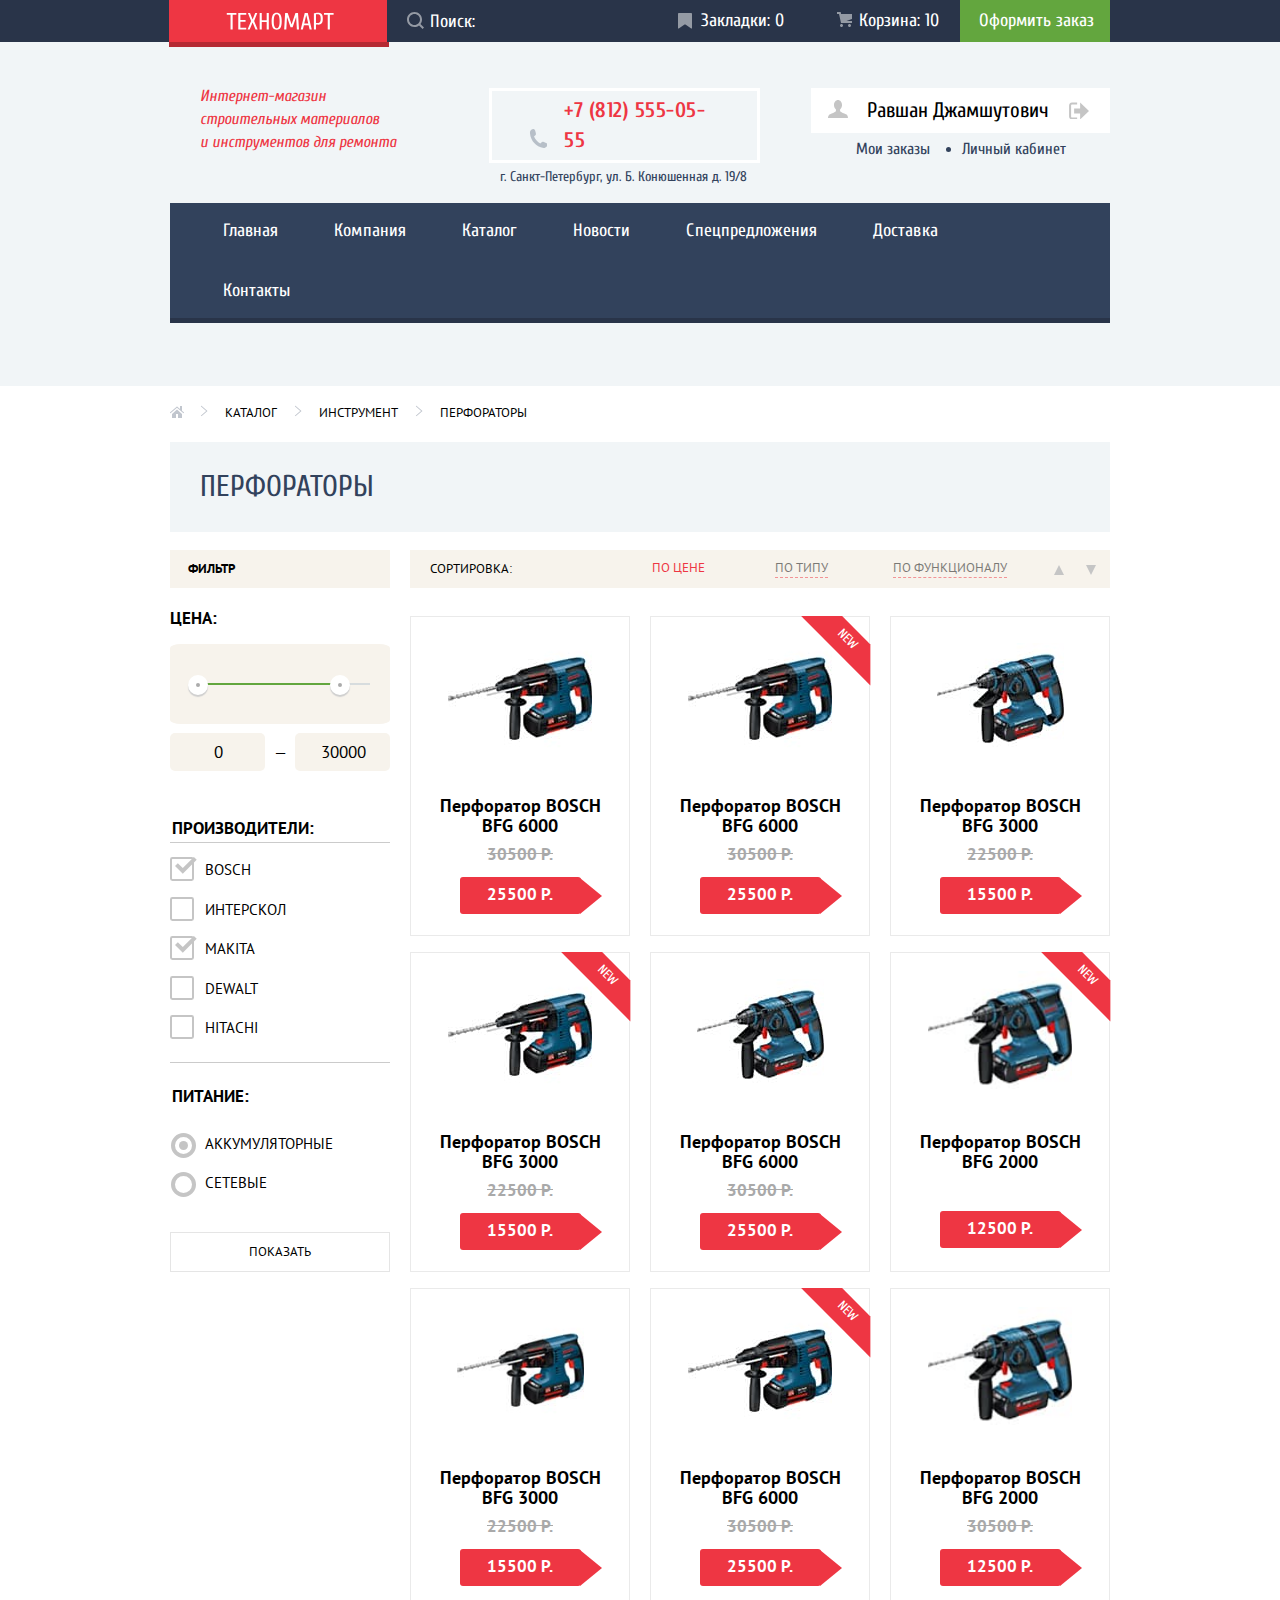
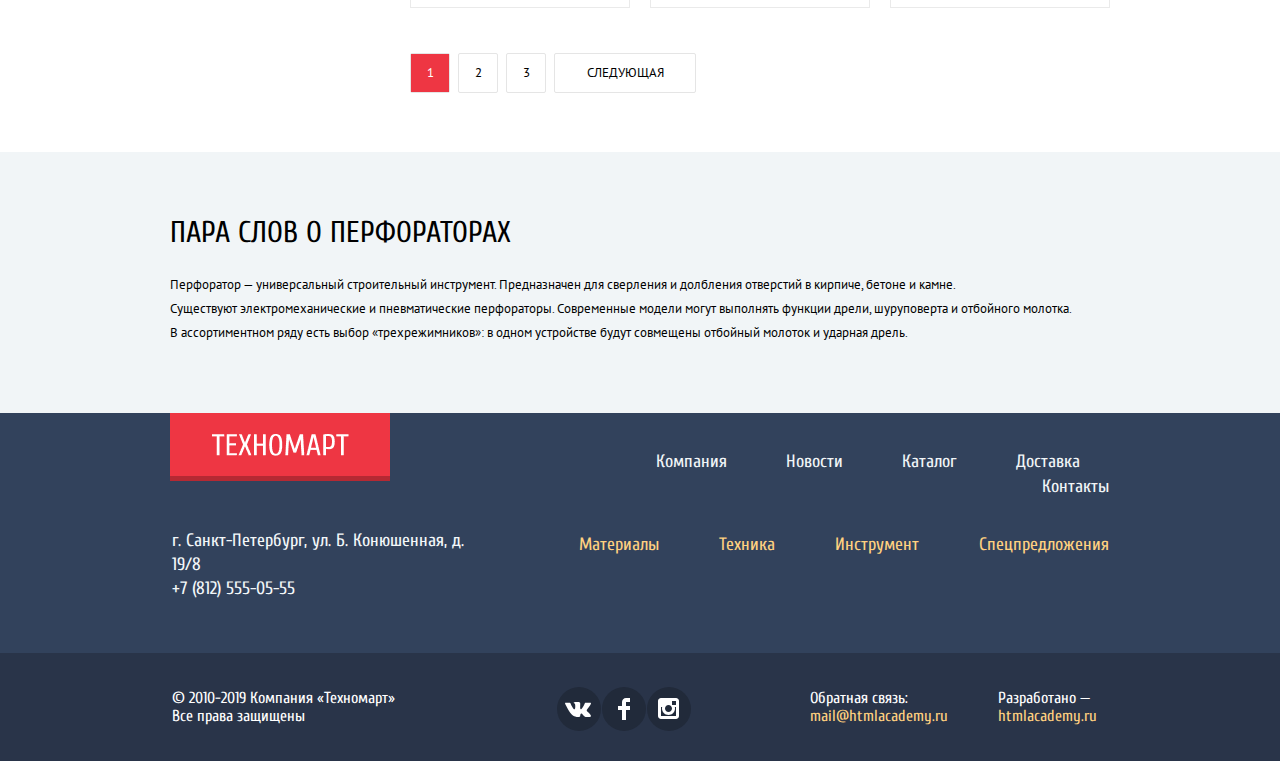
==== commit ffeeb687: "поправила все" ====
--- a/catalog.html
+++ b/catalog.html
@@ -7,8 +7,8 @@
   <link href="https://fonts.googleapis.com/css2?family=Cuprum&display=swap" rel="stylesheet">
   <link href="https://fonts.googleapis.com/css2?family=PT+Sans&display=swap" rel="stylesheet">
   <link href="https://fonts.googleapis.com/css2?family=Cuprum:ital@1&display=swap" rel="stylesheet">
-  <link href="normalize.css" rel="stylesheet">
-  <link rel="stylesheet" href="css/style.css">
+  <link rel="stylesheet" href="ccs/normalize.css">
+  <link rel="stylesheet" href="css/style.min.css">
 </head>
 
 <body class="page-body inner-page">
@@ -42,7 +42,10 @@
           <p>г. Санкт-Петербург, ул. Б. Конюшенная д. 19/8</p>
         </section>
         <div class="user-nav">
-          <a class="account" href="#"> Равшан Джамшутович</a>
+          <div class="nav-enter">
+            <a class="account" href="#"> Равшан Джамшутович</a>
+            <a class="enter" href="#" aria-label="вход"></a>
+          </div>
           <div class="user-nav-special">
             <a class="orders-1" href="#">Мои заказы</a>
             <a class="log-in" href="#">Личный кабинет</a>
@@ -102,6 +105,8 @@
             По функционалу
           </li>
         </ul>
+        <a href="#" class="trg trg-up" aria-label="вверх"></a>
+        <a href="#" class="trg trg-down" aria-label="вниз"></a>
       </div>
       <section class="filter">
         <h2>Фильтр</h2>
@@ -340,8 +345,7 @@
           <h2 class="visually-hidden">Мы в социальных сетях!</h2>
           <ul class="social-networks">
             <li>
-              <a class="social-item" href="#" aria-label="Вконтакте">
-                <span class="visually-hidden">Вконтакте</span>
+              <a class="social-item" href="#">
                 <svg role="img" aria-label="Логотип Вконтакте" width="27" height="16" viewBox="0 0 27 16" fill="none">
                   <path d="M16.138 12.51C17.094 12.201 18.318 14.55 19.621 15.449C20.599 16.13 21.348 15.983 21.348 15.983L24.821 15.933C24.821 15.933 26.636 15.821 25.778 14.379C25.707
                   14.259 25.275 13.31 23.193 11.357C21.016 9.31398 21.311 9.64498 23.932 6.11298C25.529 3.95998 26.168 2.64498 25.968 2.08498C25.776 1.54598 24.603 1.68598 24.603 1.68598L20.69 1.71298C20.309 1.71398 19.986 1.83198 19.839
@@ -354,16 +358,14 @@
               </a>
             </li>
             <li>
-              <a class="social-item" href="#" aria-label="Фейсбук">
-                <span class="visually-hidden">Фейсбук</span>
+              <a class="social-item" href="#">
                 <svg role="img" aria-label="Логотип Фейсбук" width="12" height="22" viewBox="0 0 12 22" fill="none">
                   <path d="M12 4V0H8C5.79086 0 4 1.79086 4 4V8H0V12H4V22H8V12H12V8H8V4H12Z" fill="white" />
                 </svg>
               </a>
             </li>
             <li>
-              <a class="social-item" href="#" aria-label="Инстаграм">
-                <span class="visually-hidden">Инстаграм</span>
+              <a class="social-item" href="#">
                 <svg role="img" aria-label="Логотип Инстаграм" width="21" height="21" viewBox="0 0 21 21" fill="none">
                   <path fill-rule="evenodd" clip-rule="evenodd"
                     d="M3 0H18C19.65 0 21 1.35 21 3V18C21 19.65 19.65 21 18 21H3C1.35 21 0 19.65 0 18V3C0 1.35 1.35 0 3 0ZM14 10.5C14 8.57 12.43 7 10.5 7C8.57 7 7 8.57 7 10.5C7 12.43 8.57 14 10.5 14C12.43 14 14 12.43 14 10.5ZM3 18V9H4.181C4.0626 9.49127 4.00186 9.99467 4 10.5C4 14.0899 6.91015 17 10.5 17C14.0899 17 17 14.0899 17 10.5C16.9986 9.99464 16.9379 9.49118 16.819 9H18V18H3ZM14 7H18V3H14V7Z"
@@ -403,8 +405,8 @@
     <button class="button-bookmark" type="button" name="button">В закладки</button>
   </div>
 
-  <script src="js/cards.js"></script>
-  <script src="js/basket.js"></script>
+  <script src="js/cards.min.js"></script>
+  <script src="js/basket.min.js"></script>
 </body>
 
 </html>--- a/css/style.min.css
+++ b/css/style.min.css
@@ -0,0 +1 @@
+:root{--basic-white:#FFFFFF;--basic-extra-dark:#293449;--basic-dark:#32425C;--basic-light-blue:#F1F5F7;--basic-light-pink:#F9F5F0;--basic-black:#000000;--basic-super-black:#1D2739;--basic-extra-black:#161D29;--basic-super-grey:#C5C5C5;--basic-red:#EE3643;--basic-dark-red:#CA2C37;--basic-super-red:#BA2732;--basic-yellow:#FFD180;--basic-green:#63A63E;--basic-super-green:#5FBB2D;--basic-grey:#A9A9A9;--basic-yellow-extra:#FFBF47;--basic-blue-extra:#3BBCE3;--basic-purple-extra:#DC91D8;--basic-green-extra:#8ED78F;--basic-white-extra:#F3F7F9;--special-dark-blue:#212A3A;--special-borders:#E5E5E5;--filter-pink:#F7F3EC;--filter-scale:#D7DCDE;--filter-toggle:#ababab;--filter-shadow:#cfcfcf;--filter-grey:#B5B5B5;--modal-grey:#F1F1F1;--modal-green:#518534;--nav-bleu:#3D546F}.page body{min-width:940px;margin:0;padding:0;font-family:Cuprum,Arial,sans-serif;font-size:13px;line-height:24px;color:var(--basic-black);background-color:var(--basic-white)}.page img{max-width:100%;height:auto}.page a{text-decoration:none;color:var(--basic-white)}.page button:focus{outline:0}.visually-hidden{position:absolute;width:1px;height:1px;margin:-1px;border:0;padding:0;white-space:nowrap;clip-path:inset(100%);clip:rect(0 0 0 0);overflow:hidden}.features-materials{position:relative}.features-materials::after{display:block;position:absolute;content:"NEW";width:40px;height:0;border-bottom:29px solid var(--basic-red);border-left:29px solid transparent;border-right:29px solid transparent;transform:rotate(45deg);Top:9px;right:-24px;font-family:Cuprum,Arial,sans-serif;color:var(--basic-white);text-align:center}.page{height:100%}.page-body{min-height:100%;display:grid;grid-template-rows:min-content 1fr min-content;align-content:start}.upper-header{background-color:var(--basic-extra-dark)}.main-header-wrapper{display:flex;flex-wrap:wrap;font-size:18px;line-height:24px;justify-content:flex-end;position:relative;background-color:var(--basic-extra-dark);width:940px;margin:0 auto}.main-header{background-color:var(--basic-light-blue)}.main-header .container-index{background-color:var(--basic-light-blue);padding-bottom:63px}.main-logo{width:220px;height:47px;background-color:var(--basic-red);margin:0;box-shadow:inset 0 -5px 0 rgba(0,0,0,.24);position:absolute;left:-1px}.main-logo img{width:108px;height:18px;padding-top:12px;padding-right:56px;padding-bottom:18px;padding-left:57px}.search input{background-color:var(--basic-extra-dark);border:none;width:271px;height:42px;margin:0;font-family:Cuprum,Arial,sans-serif;font-size:18px;line-height:24px;color:var(--basic-white);padding-left:43px}.search .search-pic{position:relative}.search-pic::before{display:block;position:absolute;content:"";width:17px;height:17px;background:url(../img/icons/icon-search.svg);background-size:cover;top:12px;left:20px;opacity:.5}.search-pic:hover::before{display:block;position:absolute;content:"";width:17px;height:17px;background:url(../img/icons/icon-search.svg);background-size:cover;top:12px;left:20px;opacity:1}.search input:focus{background-color:var(--basic-white);color:var(--basic-black);outline:0;border-color:var(--basic-white)}.main-logo a{display:block}.main-logo img:active{background-color:var(--basic-super-red)}.page .basket,.page .link-order{display:block}.page .link-order{justify-content:flex-end;padding-left:19px;padding-right:16px;padding-top:9px;padding-bottom:9px;background-color:var(--basic-green)}.page .link-order:link{font-family:Cuprum,Arial,sans-serif;font-size:18px;line-height:24px;color:var(--basic-white);background-color:var(--basic-green)}.page .link-order:hover{background-color:var(--basic-super-green)}.page .link-order:active{background-color:var(--basic-green);opacity:.5}.page .marks{display:block;position:relative;padding-left:43px;padding-right:24px;margin:0;padding-top:9px;padding-bottom:9px;letter-spacing:.1px}.page .marks:link::before{display:block;content:"";position:absolute;width:14px;height:16px;bottom:13px;left:20px;background-image:url(../img/bookmark.svg);background-repeat:no-repeat;background-position:0 0;opacity:.5}.page .marks:hover::before{display:block;content:"";position:absolute;width:14px;height:16px;bottom:13px;left:20px;background-image:url(../img/bookmark.svg);background-repeat:no-repeat;background-position:0 0;opacity:1}.page .marks{font-family:Cuprum,Arial,sans-serif;font-size:18px;line-height:24px;font-weight:400;color:var(--basic-white);background-color:var(--basic-extra-dark)}.page .basket-black{font-family:Cuprum,Arial,sans-serif;font-size:18px;line-height:24px;font-weight:400;color:var(--basic-white);background-color:var(--basic-extra-dark)}.page .basket:active,.page .marks:active{opacity:.5;background-color:var(--basic-extra-black)}.page .basket{position:relative;padding-top:9px;padding-bottom:9px;padding-left:49px;padding-right:26px;letter-spacing:.1px}.page .basket:link::before{display:block;content:"";position:absolute;width:15px;height:15px;bottom:15px;left:27px;background-image:url(../img/icons/basket.svg);background-repeat:no-repeat;background-position:0 0;opacity:.5}.page .basket:hover::before{display:block;content:"";position:absolute;width:15px;height:15px;bottom:15px;left:27px;background-image:url(../img/icons/basket.svg);background-repeat:no-repeat;background-position:0 0;opacity:1}.down-header{display:flex;justify-content:flex-start;flex-wrap:wrap;background-color:var(--basic-light-blue);margin:0 auto;padding:0 10px;width:940px}.slogan p{width:197px;margin-left:30px;margin-top:42.5px;margin-right:92px}.slogan p{font-family:Cuprum,sans-serif,Arial,;font-size:16px;line-height:23px;font-style:italic;color:var(--basic-red)}.header-contacts .phone-header{display:block;position:relative;width:157px;padding-top:4px;padding-bottom:5px;padding-left:72px;padding-right:36px;border:3px solid #fff;font-family:Cuprum,Arial,sans-serif;font-weight:700;font-size:21px;line-height:30px;color:var(--basic-red);letter-spacing:.5px}.header-contacts .index-phone{margin-top:46px;margin-right:69px;margin-left:0}.header-contacts .phone-header::before{display:block;position:absolute;content:"";width:18px;height:19px;left:37px;bottom:12px;background-image:url(../img/icons/icon-phone.svg)}.header-contacts p{font-family:Cuprum,Arial,sans-serif;font-size:14px;line-height:24px;color:var(--basic-dark);margin-left:11px;margin-top:1.5px}.down-header a{display:block;font-family:Cuprum,Arial,sans-serif;font-size:21px;line-height:21px}.down-header .login-link{position:relative;background-color:var(--basic-white);padding-top:12px;padding-bottom:12px;padding-left:45px;padding-right:27px;width:49px;margin-top:46px;margin-bottom:67px;margin-right:10px}.login-link::before{display:block;content:"";position:absolute;width:27px;height:17px;left:18px;background-image:url(../img/icons/icon-login.svg);background-repeat:no-repeat;background-position:0 0}.login-link:hover::before{display:block;content:"";position:absolute;width:27px;height:17px;left:18px;background-image:url(../img/icons/icon-login-blue.svg);background-repeat:no-repeat;background-position:0 0}.login-link:active::before{display:block;content:"";position:absolute;width:27px;height:17px;left:18px;background-image:url(../img/icons/icon-login.svg);background-repeat:no-repeat;background-position:0 0}.down-header .registration-link{padding-top:12px;padding-bottom:12px;padding-left:24px;padding-right:24px;background-color:var(--basic-white);width:102px;margin-top:46px;margin-bottom:67px}.login-link:link,.registration-link:link{font-family:Cuprum,Arial,sans-serif;font-size:21px;line-height:21px;color:var(--basic-black)}.login-link:hover,.registration-link:hover{color:var(--basic-red)}.login-link:active,.registration-link:active{color:var(--basic-super-grey);opacity:.5}.main-nav{font-family:Cuprum,Arial,sans-serif;font-size:18px;line-height:24px;color:var(--basic-white);background-color:var(--basic-dark);font-style:normal;font-weight:200;margin:0 auto;width:890px;box-shadow:inset 0 -5px var(--basic-extra-dark);letter-spacing:.05px;padding-left:25px;padding-right:25px}.site-nav{display:flex;flex-wrap:wrap;margin:0;padding:0;list-style:none}.site-nav a{display:block;padding-top:16px;padding-bottom:20px;padding-right:28px;padding-left:28px}.main-nav a:hover{background-color:var(--basic-extra-dark)}.main-nav a:active{background-color:var(--basic-super-black);opacity:.5}.features-column{display:grid;grid-template-columns:1fr 1fr 1fr;grid-gap:20px}.container .slider{grid-column:1/3;grid-row:2/4}.features{width:940px;margin:0 auto;padding:0;margin-top:57px}.features .features-title{font-family:Cuprum,Arial,sans-serif;font-style:normal;font-weight:400;font-size:24px;line-height:30px;color:var(--basic-white);align-items:center;margin-left:23px;margin-top:20px;margin-bottom:0;letter-spacing:.5px}.features .features-delivery,.features .features-materials{background-color:var(--basic-yellow-extra);width:300px}.features h3{position:relative}.features-materials h3::after{display:block;content:"";position:absolute;height:65px;width:44px;bottom:-45px;right:45px;background:url(../img/icons/icon-1.svg);background-repeat:no-repeat;background-position:0 0}.features-instruments h3::after{display:block;content:"";position:absolute;height:61px;width:75px;bottom:-44px;right:30px;background:url(../img/icons/icon-2.svg);background-repeat:no-repeat;background-position:0 0}.features-technics h3::after{display:block;content:"";position:absolute;height:62px;width:78px;bottom:-43px;right:30px;background:url(../img/icons/icon-3.svg);background-repeat:no-repeat;background-position:0 0}.features-discounts h3::after{display:block;content:"";position:absolute;height:73px;width:59px;bottom:-48px;right:42px;background:url(../img/icons/icon-4.svg);background-repeat:no-repeat;background-position:0 0}.features-delivery h3::after{display:block;content:"";position:absolute;height:63px;width:78px;bottom:-46px;right:30px;background:url(../img/icons/icon-5.svg);background-repeat:no-repeat;background-position:0 0}.features .features-instruments{background-color:var(--basic-blue-extra);width:300px}.features .features-technics{background-color:var(--basic-purple-extra);width:300px}.features .features-discounts{background-color:var(--basic-green-extra);width:300px}.features a{display:block}.features .link{font-family:Cuprum,Arial,sans-serif;font-size:14px;line-height:18px;font-style:normal;font-weight:400;color:var(--basic-white);background-color:rgba(255,255,255,.3);text-transform:uppercase;margin-left:23px;margin-bottom:21px;margin-top:14px;letter-spacing:.06px;padding-top:10px;padding-bottom:10px;width:135px;text-align:center}.features-discounts .link{margin-top:12px}.features-delivery .link{margin-top:13px}.features .link:hover{background-color:var(--basic-super-grey);opacity:.3}.features .link:active{background-color:var(--basic-grey);opacity:.3}.slider{position:relative;text-align:center;width:620px;height:266px;background-repeat:no-repeat;position:0 0}.slider-1{background-image:url("../img/perforators_slider(1).jpg");width:620px}.slider-2{background-image:url("../img/perforators_slider(2).jpg")}.slider-list{margin:0;padding:0;list-style:none}.slider-list .slide{display:none}.slider-list .slide-current{display:block}.slider .active{position:absolute;width:100px;padding-top:11px;padding-bottom:9px;padding-left:46px;padding-right:46px;font-weight:400;font-family:Cuprum,Arial,sans-serif;font-size:14px;line-height:18px;color:var(--basic-white);background-color:var(--basic-red);text-transform:uppercase;cursor:pointer;bottom:27px;left:24px}.active:hover{background-color:var(--basic-dark-red)}.active:active{background-color:var(--basic-super-red)}.slider-controls{position:absolute;width:588px;bottom:105px;left:20px;border:0;padding:0;display:flex;justify-content:space-between}.slider-controls .buttons{cursor:pointer;background-color:transparent;border:none}.slider-controls .button-first::before{display:block;content:"";width:22px;height:40px;background-image:url(../img/icons/icon-left.svg);background-repeat:no-repeat;background-color:transparent}.slider-controls .button-second::before{display:block;content:"";width:22px;height:40px;top:150px;background-image:url(../img/icons/icon-left.svg);transform:rotate(180deg);background-repeat:no-repeat;background-color:transparent}.products-producers{width:940px;margin:0 auto;padding:0}.products-item{width:218px;min-height:316px;margin:0}.products{list-style:none;margin:0;padding:0;margin-top:16px;display:grid;grid-template-columns:220px 220px 220px 220px;grid-column-gap:20px;grid-row-gap:20px;width:940px}.products-item div{display:flex;justify-content:center;align-items:center;width:220px;height:164px}.column-products{margin-top:20px}.popular-products .container{display:flex;justify-content:space-between;flex-wrap:wrap;margin-top:59px;background-color:var(--basic-light-pink);align-items:center;width:940px;margin-left:0;margin-right:0}.popular-products .link{display:block;list-style:none;padding-top:11px;padding-bottom:9px;text-align:center;margin-top:25px;margin-bottom:26px;background-color:var(--basic-red);font-size:14px;line-height:18px;width:192px;text-transform:uppercase;color:var(--basic-white);margin-right:14px}.link:hover{background-color:var(--basic-dark-red)}.link:active{background-color:var(--basic-super-red)}.products-pic-none{display:none}.products-producers h2{font-family:Cuprum,Arial,sans-serif;font-weight:400;font-size:30px;line-height:30px;align-items:center;text-transform:uppercase;color:var(--basic-dark);margin-top:29px;margin-bottom:30px;margin-left:28px}.products h3{font-family:'PT Sans',Arial,sans-serif;font-weight:700;font-size:18px;line-height:20px;text-align:center;align-items:center;justify-content:center}.products-item a{display:block;position:relative;font-family:'PT Sans',Arial,sans-serif;width:89px;height:29px;font-size:17px;line-height:18px;color:var(--basic-white);background-color:Var(--basic-red);border-radius:3px;font-weight:700;padding-top:8px;margin-bottom:21px;padding-left:32px;margin-left:43px}.products-item a::before{content:"";height:0;width:0;position:absolute;left:113px;top:8px;border-bottom:22px solid Var(--basic-red);border-left:18px solid transparent;border-right:18px solid transparent;transform:rotate(90deg)}.products-item span{position:relative;font-family:'PT Sans',Arial,sans-serif;font-weight:700;font-size:17px;line-height:18px;text-transform:uppercase;color:var(--basic-grey);text-decoration-line:line-through;text-align:center}.products-item{display:flex;flex-direction:column;border:1px solid #eaeaea}.products-item h3{display:block;display:flex;order:1;display:block;width:170px;align-self:center;align-items:center;margin-bottom:0;margin-top:14px;text-align:center}.products-item a,.products-item span{order:2}.products-list p{text-align:center}.products-item span{margin-top:9px;margin-bottom:14px}.products-item .no-price{margin-top:41px;margin-left:45px}.products-item a{margin-left:47px}.products-item{position:relative}.products-item:nth-child(even)::after{display:block;position:absolute;content:"NEW";width:40px;height:0;border-bottom:29px solid var(--basic-red);border-left:29px solid transparent;border-right:29px solid transparent;transform:rotate(45deg);Top:9px;right:-26px;font-family:Cuprum,Arial,sans-serif;color:var(--basic-white);text-align:center}.producers .container{display:flex;justify-content:space-between;flex-wrap:wrap;margin-top:67px;margin-bottom:20px;background-color:var(--basic-light-pink);align-items:center;margin-left:0;margin-right:0;padding:0}.producers h2{margin-top:29px;margin-bottom:27px}.link{font-family:Cuprum,Arial,sans-serif;color:var(--basic-white);text-align:center;font-size:14px;line-height:18px;background-color:var(--basic-red);font-size:14px;line-height:18px;font-size:14px;text-transform:uppercase}.producers .link{display:block;list-style:none;padding-top:11px;padding-bottom:9px;width:192px;margin-right:19px;margin-top:25px;margin-bottom:26px;align-items:center;color:var(--basic-white)}.producers img:hover{filter:drop-shadow(0 4px 20px rgba(0, 0, 0, .15))}.producers img:active{opacity:.5;filter:drop-shadow(0 4px 20px rgba(0, 0, 0, .15))}.products-producers{display:grid}.products-list{margin:0;padding:0;list-style:none}.column-producers{display:grid;grid-template-columns:220px 220px 220px 220px;grid-column-gap:20px;grid-row-gap:14px;width:940px;margin-top:20px;margin-bottom:60px}.services{background-color:var(--basic-light-blue)}.services-wrapper{width:940px;margin:0 auto;padding:0;background-color:var(--basic-light-blue)}.services h2{font-family:Cuprum,Arial,sans-serif;font-size:30px;line-height:30px;text-transform:uppercase;color:var(--basic-black);font-weight:400;margin:0;margin-top:67px}.services .service-title-info{margin-top:0;padding-top:65px}.services p{font-family:'PT Sans',Arial,sans-serif;font-size:13px;line-height:24px;margin-top:25px;margin-bottom:0}.slider-services h2{font-family:Cuprum,Arial,sans-serif;font-size:30px;line-height:30px;text-transform:uppercase;font-weight:400;color:var(--basic-dark);padding:0}.services .slider-list-services p,.slider-services p{font-family:'PT Sans',Arial,sans-serif;font-weight:400;font-size:13px;line-height:24px;color:var(--basic-black)}.slider-services{background-color:var(--basic-light-blue);display:flex;position:relative}.slider-services .slider-list-services{margin:0;padding:0;list-style:none;order:1}.slider-services .slide{margin-top:70px}.slider-controls-services{align-self:flex-end;margin-left:0;margin-bottom:99px;margin-right:80px;margin-top:71px;position:relative}.slider-controls-services button{text-align:left}.services .slider-list-services p{margin-top:30px}.slider-controls-services::after{display:block;position:absolute;content:"";width:10px;height:279px;right:0;top:-40px;background-image:url(../img/line-slider.png)}.slider-item-1{position:relative}.slider-item-1::after{display:block;content:"";position:absolute;width:468px;height:261px;left:150px;top:20px;background-image:url(../img/delivery_slider.png)}.slider-item-2{position:relative}.slider-item-2::after{display:block;content:"";position:absolute;width:389px;height:283px;left:220px;top:-10px;background-image:url(../img/garantee.png)}.slider-item-3{position:relative}.slider-item-3::after{display:block;content:"";position:absolute;width:465px;height:285px;left:160px;top:-3px;background-image:url(../img/credit_slider.png)}.slider-item-3 a{position:absolute;font-family:Cuprum,Arial,sans-serif;font-size:14px;line-height:18px;text-transform:uppercase;color:var(--basic-white);background-color:var(--basic-red);width:200px;text-align:center;top:120px;padding-top:12px;padding-bottom:14px;border-radius:2px}.slider-controls-services .button{display:block;width:240px;font-family:Cuprum,Arial,sans-serif;font-size:21px;line-height:30px;font-weight:700;background-color:var(--basic-dark);color:var(--basic-white);box-shadow:0 1px 0 #293449,inset 0 1px 0 #405069;padding-top:14px;padding-bottom:18px;padding-left:22px;border:none;letter-spacing:.5px}.slider-services .slide{display:none}.slide-info-current{display:block}.current-info-btn{display:block;font-family:Cuprum,Arial,sans-serif;background-color:var(--basic-white);color:var(--basic-dark);box-shadow:0 1px 0 #fff;font-size:21px;line-height:30px;font-weight:700;padding-top:14px;padding-bottom:18px;padding-left:22px;border:none;letter-spacing:.5px;width:240px}.index-columns{display:flex;flex-wrap:wrap;margin-bottom:68px;margin-top:69px;width:940px;margin:0 auto;padding:0}.company-info{display:flex;flex-direction:column;background-color:var(--basic-white);width:460px;margin-right:166px;margin-bottom:68px;margin-top:69px}.company-info h2,.contacts h2{font-size:30px;line-height:30px;text-transform:uppercase;margin-top:0;font-family:Cuprum,Arial,sans-serif;text-transform:uppercase;font-style:normal;font-weight:400;margin-left:0;margin-bottom:24px}.company-info p{font-family:'PT Sans',Arial,sans-serif;font-size:13px;line-height:24px;margin:0}.info-paragraph{padding-top:27px}.company-info .company-list{margin-top:0;list-style:none;padding-left:39px;padding-top:3px;margin-bottom:19px}.company-list li{position:relative}.company-list li:last-child{padding-bottom:0}.company-list li::after{display:block;position:absolute;content:"";width:25px;height:2px;background-color:var(--basic-red);top:10px;left:-37px}.link-info{display:block;font-family:Cuprum,Arial,sans-serif;color:var(--basic-white);font-weight:400;font-size:14px;line-height:18px;text-transform:uppercase;padding-top:11px;padding-bottom:9px;width:220px;text-align:center;margin:0;background-color:var(--basic-red);justify-content:flex-start}.index-columns .contacts{margin-bottom:68px;margin-top:69px}.contacts p{font-family:'PT Sans',Arial,sans-serif;font-size:13px;line-height:24px;padding-bottom:22px;padding-left:13px}.company-info .company-item{font-family:Cuprum,Arial,sans-serif;font-size:18px;line-height:24px;font-weight:400;padding-bottom:12px;color:var(--basic-black)}.contacts img{padding-left:0;height:158px;width:100%}.contacts-map{width:300px;margin-left:12px}.contacts h2{padding-left:13px}.contacts button{font-family:Cuprum,Arial,sans-serif;font-size:14px;line-height:18px;font-weight:400;color:var(--basic-white);background-color:var(--basic-red);text-transform:uppercase;padding-top:11px;padding-bottom:9px;width:300px;margin-top:15px;margin-right:0;margin-left:13px;border:none}.upper-footer{background-color:var(--basic-dark)}.upper-footer .container{display:grid;grid-template-columns:325px 614px;width:940px;margin:0 auto;padding:0}.footer-nav-list{display:block;display:flex;flex-wrap:wrap;list-style:none;margin-top:37px;margin-left:66px;padding-left:0;padding-right:0;margin-right:0;justify-content:flex-end}.footer-extra-nav{order:3;display:block;display:flex;flex-wrap:wrap;justify-content:flex-end;list-style:none;padding-left:0}.contacts-footer{order:2}.footer-nav-item a{font-size:18px;line-height:24px;color:var(--basic-light-blue)}.footer-nav-item{padding-left:29.5px;padding-right:29.5px}.footer-nav-item:last-child{padding-right:0}.footer-nav-item:first-child{padding-left:0}.extra-nav{padding-left:30px;padding-right:30px;padding-top:7px}.extra-nav:last-child{padding-right:0}.extra-nav:first-child{padding-left:0}.extra-nav a{font-size:18px;line-height:24px;color:var(--basic-yellow);margin-top:0}.extra-nav a:link{color:var(--basic-yellow)}.extra-nav a:hover,.footer-nav-item a:hover{text-decoration-line:underline}.extra-nav a:active,.footer-nav-item a:active{opacity:.5;text-decoration-line:none}.upper-footer .phone-footer,.upper-footer p{font-family:Cuprum,Arial,sans-serif;font-weight:400;font-size:18px;line-height:24px;color:var(--basic-white-extra)}.upper-footer p{margin-top:16px;margin-bottom:0;margin-left:2px}.upper-footer .phone-footer{display:block;margin-top:0;margin-bottom:52px;margin-left:2px}.down-footer{background-color:var(--basic-extra-dark)}.down-footer .container{display:flex;width:940px;margin:0 auto;padding:0}.down-footer p{font-family:Cuprum,Arial,sans-serif;font-weight:400;font-size:16px;line-height:18px;color:var(--basic-white);margin-top:36px;margin-bottom:36px;padding:0;margin-left:2px;margin-right:161px}.social-networks{list-style:none;padding-left:0;margin-top:0;font-size:14px;display:flex;flex-direction:row;width:140px;margin:0 auto;padding:0;margin-top:34px}.social-item{display:block;background-color:var(--special-dark-blue);display:flex;align-items:center;justify-content:center;width:44px;height:44px;color:inherit;border-radius:50%;margin-right:.5px;margin-left:.5px}.social-item:focus,.social-item:hover{background-color:var(--basic-red)}.feedback p{margin:0}.feedback{width:138px;justify-content:flex-start;margin-top:0;margin-top:36px;margin-left:114px}.done p{margin:0}.done{margin:0;width:98px;margin-left:50px;margin-top:36px}.down-footer .link-feedback,.down-footer .made-by{color:var(--basic-yellow)}.down-footer .link-feedback:hover,.down-footer .made-by:hover{text-decoration-line:underline}.down-footer .link-feedback:active,.down-footer .made-by:active{color:var(--basic-red);text-decoration:none}.inner-page .marks{padding-right:26px}.inner-page .basket{padding-right:21px}.catalog-wrapper{display:grid;grid-template-columns:220px 720px;width:940px;margin:0 auto;padding:0}.catalog-wrapper h1{grid-column:1/-1;margin-bottom:18px;padding:0}.catalog-wrapper .catalog-nav{grid-column:1/-1;padding:0;margin:0}.sort{grid-column:2/-1}.filter{grid-row:3/5}.perforators-info{grid-column:1/-1}.catalog{margin-left:20px;margin-bottom:39px}.inner-page .perforators-item{width:218px;min-height:316px;margin:0}.inner-page .perforators-list{list-style:none;margin:0;padding:0;margin-bottom:45px;display:grid;grid-template-columns:220px 220px 220px;grid-column-gap:20px;grid-row-gap:16px;width:700px}.producers legend{margin-top:60px}.sort{display:flex;width:700px;margin-left:20px;font-size:13px;line-height:18px;font-family:'PT Sans',Arial,sans-serif;text-transform:uppercase;color:var(--basic-black);background-color:var(--filter-pink);margin-bottom:28px}.sort p{font-size:13px;line-height:18px;font-family:'PT Sans',Arial,sans-serif;text-transform:uppercase;color:var(--basic-black);margin-top:0;margin-bottom:0;align-items:center;padding-left:20px;text-align:center;padding-top:10px;padding-bottom:10px}.sort ul{display:flex;list-style:none;margin-left:0;padding-left:0;text-align:center;margin-left:140px;margin-top:0;margin-bottom:0;align-self:center;position:relative}.sort li{text-decoration:none;border-bottom:1px dashed var(--basic-red);text-align:center;opacity:.5}.sort li:hover{text-decoration:none;border-bottom:1px solid var(--basic-red);text-align:center;opacity:1}.sort li:active{text-decoration:none;border-bottom:none;color:var(--basic-red);text-align:center;opacity:1}.sort li:first-child{margin-right:70px;color:var(--basic-red);border-bottom:none;opacity:1}.sort li:last-child{margin-left:65px}.sort .trg-down{display:block;text-decoration:none;width:0;height:0;border:5px solid transparent;border-top:10px solid var(--basic-super-grey);margin-top:15px}.sort .trg-up{display:block;width:0;height:0;text-decoration:none;border:5px solid transparent;border-top:10px solid var(--basic-super-grey);transform:rotate(180deg);margin-left:47px;margin-top:10px;margin-right:22px}.trg:hover{border-top:10px solid var(--basic-black)}.trg:active{border-top:10px solid var(--basic-red)}.filter ul{padding:0;margin:0;list-style:none;line-height:18px}.filter-option{font-family:'PT Sans',Arial,sans-serif;padding-left:35px;font-size:15px;line-height:19px;text-transform:uppercase;padding-bottom:20.5px}.filter legend{font-family:'PT Sans',Arial,sans-serif;font-weight:700;font-size:17px;line-height:30px;text-transform:uppercase}.producers legend{margin-bottom:17.5px}.energy legend{margin-bottom:23px}.filter-option label{position:relative;display:block;cursor:pointer;user-select:none}.filter-input-checkbox+label::before{content:"";position:absolute;left:-35px;top:-3px;width:20px;height:20px;border:2px solid var(--basic-super-grey);border-radius:10%}.filter-input-checkbox+label:hover::before{content:"";position:absolute;left:-35px;top:-3px;width:20px;height:20px;border:2px solid var(--filter-grey);border-radius:10%}.filter-input-checkbox:checked+label::after{content:"";display:block;position:absolute;left:-30px;top:-3px;width:23px;height:22px;background-image:url(../img/icons/click.svg);background-repeat:no-repeat;border-radius:10%}.filter-input-checkbox:checked+label:hover::after{content:"";display:block;position:absolute;left:-30px;top:-3px;width:23px;height:22px;background-image:url(../img/icons/click.svg);border-radius:10%}.filter-input-checkbox:disabled+label::before{color:var(--filter-grey);opacity:.4}.filter-input-checkbox:disabled+label{color:var(--filter-grey);opacity:.4}.filter-input-radio:disabled+label::before{color:var(--filter-grey);opacity:.4}.filter-input-radio:disabled+label{color:var(--filter-grey);opacity:.4}.filter .energy{margin-top:23px;margin-bottom:19px}.filter-input-radio+label::before{content:"";position:absolute;left:-34px;top:-1px;width:17px;height:17px;border:4px solid var(--basic-super-grey);border-radius:50%}.filter-input-radio+label:hover::before{content:"";position:absolute;left:-34px;top:-1px;width:17px;height:17px;border:4px solid var(--filter-grey);border-radius:50%}.filter-input-radio:checked+label::after{content:"";position:absolute;top:7px;left:-26px;width:9px;height:9px;background-color:var(--basic-super-grey);border-radius:50%}.filter-input-radio:checked+label:hover::after{content:"";position:absolute;top:7px;left:-26px;width:9px;height:9px;background-color:var(--filter-grey);border-radius:50%}.filter-button{font-family:'PT Sans',Arial,sans-serif;width:220px;font-size:13px;line-height:18px;border:1px solid #e5e5e5;padding-top:10px;padding-bottom:10px;background-color:var(--basic-white);text-transform:uppercase}.inner-page .perforators-item{display:flex;align-items:center;text-align:center;flex-direction:column;border:1px solid #eaeaea}.inner-page .perforators-item h3{order:1}.inner-page .perforators-item a,.inner-page .perforators-item span{order:2}.inner-page .btn-perf{margin-top:39px}.inner-page .perforators-item h3{display:block;display:flex;width:170px;align-self:center;align-items:center;margin-bottom:0;margin-top:15px;text-align:center}.inner-page .perforators-item h3{font-family:'PT Sans',Arial,sans-serif;font-weight:700;font-size:18px;line-height:20px;text-align:center;align-items:center;justify-content:center}.modalcards{display:flex;flex-wrap:wrap;width:135px;height:86px;color:var(--basic-black);background-color:var(--basic-white)}.inner-page .perforators-item div{display:flex;justify-content:center;align-items:center;width:218px;height:164px}.inner-page .perforators-item a{display:block;position:relative;font-family:'PT Sans',Arial,sans-serif;width:121px;height:29px;font-size:17px;line-height:18px;color:var(--basic-white);background-color:Var(--basic-red);border-radius:3px;font-weight:700;padding-top:8px;margin-bottom:21px;text-align:center}.inner-page .perforators-item a::before{content:"";height:0;width:0;position:absolute;left:113px;top:8px;border-bottom:22px solid Var(--basic-red);border-left:18px solid transparent;border-right:18px solid transparent;transform:rotate(90deg)}.inner-page .perforators-item span{position:relative;font-family:'PT Sans',Arial,sans-serif;font-weight:700;font-size:17px;line-height:18px;text-transform:uppercase;color:var(--basic-grey);text-decoration-line:line-through;text-align:center}.inner-page .perforators-item span{margin-top:9px;margin-bottom:14px}.inner-page .account{display:block;position:relative;background-color:var(--basic-white);color:var(--basic-black);font-family:Cuprum,Arial,sans-serif;font-weight:400;font-size:21px;line-height:21px;padding-top:12px;padding-bottom:12px;padding-left:56px;padding-right:0}.inner-page .account::before{display:block;position:absolute;content:"";width:20px;height:18px;left:17px;background-image:url("../img/icons/icon-user (1).svg")}.inner-page .account:hover::before{display:block;position:absolute;content:"";width:20px;height:18px;left:17px;background-image:url(../img/icons/icon-cat-blu.svg)}.inner-page .account:active::before{display:block;position:absolute;content:"";width:20px;height:18px;left:17px;color:#c5c5c5;background-image:url("../img/icons/icon-user (1).svg")}.inner-page .account:active{color:#f1f5f7;background-color:var(--basic-white)}.nav-enter{margin-top:46px;display:flex;background-color:var(--basic-white)}.enter{display:block;width:0;height:0;width:20px;height:17px;background-image:url(../img/icons/icon-login-cat.svg);margin-top:14px;margin-left:20px}.enter:hover{background-image:url(../img/icons/icon-logout-hover.svg)}.enter:active{background-image:url(../img/icons/icon-login-cat.svg)}.inner-page .catalog-contacts{margin-top:46px;margin-right:51px},.catalog-contacts a,.catalog-contacts p{margin-right:0}.inner-page .user-nav{position:relative;display:flex;width:299px;flex-direction:column}.user-nav .log-in,.user-nav .orders-1{font-family:Cuprum,Arial,sans-serif;font-weight:400;font-size:16px;line-height:18px;color:var(--basic-dark);font-style:normal}.user-nav .log-in:hover,.user-nav .orders-1:hover{color:var(--basic-red)}.user-nav .log-in:active,.user-nav .orders-1:active{color:var(--basic-dark);opacity:.5}.user-nav .user-nav-special{position:relative}.user-nav .user-nav-special::after{display:block;position:absolute;background-color:var(--basic-dark);border-radius:50%;width:5px;height:5px;left:90px;top:7px}.user-nav .user-nav-special:hover::after{display:block;position:absolute;background-color:var(--basic-red);border-radius:50%;width:5px;height:5px;left:90px;top:7px}.user-nav .user-nav-special:active::after{display:block;position:absolute;background-color:var(--basic-dark);opacity:.5;border-radius:50%;width:5px;height:5px;left:90px;top:7px}.user-nav-special{display:flex;position:relative;justify-content:space-between;width:210px;margin-left:45px;margin-top:7px;margin-bottom:42px}.user-nav-special::after{display:block;position:absolute;content:"";width:20px;background-color:linear-gradient(0deg,#32425c,#32425c),#fff}.catalog-nav,.numeration-list,.perforators-list{list-style:none}.catalog-nav a{font-family:'PT Sans',Arial,sans-serif;font-size:13px;line-height:18px;text-transform:uppercase;color:var(--basic-black)}.inner-page .basket,.inner-page .marks{letter-spacing:normal}.page-catalog h1{font-size:30px;padding:30px;line-height:30px;font-family:Cuprum,Arial,sans-serif;font-size:30px;line-height:30px;font-weight:400;text-transform:uppercase;margin-top:0;color:var(--basic-dark)}.catalog-nav{display:flex;padding:0;margin:0;list-style:none;justify-content:flex-start;flex-wrap:wrap}.catalog-nav li:first-child{margin-left:55px}.catalog-nav li:first-child::before{display:block;position:absolute;content:"";width:14px;height:12px;background-image:url(../img/icons/icon-home.svg);left:-55px;bottom:24px}.catalog-nav li{position:relative;margin-right:42px;padding-top:18px;padding-bottom:20px;font-family:'PT Sans',Arial,sans-serif;font-size:13px;line-height:18px;text-transform:uppercase;color:var(--basic-black)}.catalog-nav li::after{display:block;content:"";position:absolute;width:8px;height:14px;left:-25px;bottom:23px;background-image:url(../img/icons/small.svg);background-repeat:no-repeat;background-position:0 0}.filter{width:220px}.filter h2{font-family:'PT Sans',Arial,sans-serif;font-size:13px;line-height:18px;padding-top:10px;padding-bottom:10px;padding-left:18px;width:202px;background-color:var(--filter-pink);color:var(--basic-black);text-transform:uppercase;margin-top:0;margin-bottom:0}.filter fieldset{padding:0;margin:0;border:none}.filter-item{margin:0;padding:0;border:none}.range-filter{width:220px;margin-top:10px}.filter-item legend{font-family:'PT Sans',Arial,sans-serif;font-weight:700;text-transform:uppercase;font-size:17px;line-height:30px;padding-top:15px;padding-left:0}.range-controls{position:relative;background-color:var(--filter-pink);height:41px;margin-top:55px;border-radius:5%;margin-bottom:9px;margin-top:11px;padding-top:39px;padding-right:20px;padding-left:20px}.range-controls .scale{height:2px;background:var(--filter-scale)}.range-controls .bar{width:80%;height:2px;background:var(--basic-green)}.range-controls .toggle{position:absolute;top:31px;left:0;width:4px;height:4px;padding:0;border:8px solid var(--basic-white);background-color:var(--filter-toggle);border-radius:50%;box-shadow:0 2px 1px 0 var(--filter-shadow);cursor:pointer}.range-controls .toggle-max{left:160px}.range-controls .toggle-min{left:18px}.price-controls{display:flex;justify-content:space-between;margin-bottom:42px;font-size:16px;line-height:18px}.price-controls label{font-family:'PT Sans',Arial,sans-serif;font-size:16px;line-height:18px;text-align:center;text-transform:uppercase;align-items:center}.price-controls input{width:78px;padding-top:10px;padding-bottom:10px;text-align:center;color:var(--basic-black);border:none;border-radius:5px;background:var(--filter-pink);font-family:inherit;font-size:inherit;padding-left:17px;padding-right:0;font-size:17px;line-height:18px;align-items:center}.max-price input{margin-left:5px}.filter .producers{position:relative}.filter .producers::after{display:block;position:absolute;content:"";width:220px;height:1px;bottom:-5px;background-color:var(--basic-grey);opacity:.6}.filter .producers::before{display:block;position:absolute;content:"";width:220px;top:-18px;height:1px;background-color:var(--basic-grey);opacity:.6}.perforators-info-wrapper{background-color:var(--basic-light-blue);width:940px;margin:0 auto;padding:0}.perforators-info,h1{background-color:var(--basic-light-blue)}.perforators-list h3{font-family:'PT Sans',Arial,sans-serif;font-weight:700;font-size:18px;line-height:20px;color:var(--basic-black)}.perforators-list p{font-family:'PT Sans',Arial,sans-serif;font-weight:700;font-size:17px;line-height:18px;text-decoration-line:line-through;text-transform:uppercase;color:var(--basic-grey)}.numeration-list{display:flex;flex-wrap:wrap;padding:0;margin-bottom:20px;list-style:none}.numeration-list .next{width:108px;padding-left:32px;text-align:center;font-family:'PT Sans',Arial,sans-serif;font-size:13px;line-height:18px;text-transform:uppercase}.numeration-list a{display:block;width:38px;padding-top:10px;padding-bottom:10px;font-family:'PT Sans',Arial,sans-serif;font-size:13px;line-height:18px;text-align:center;color:var(--basic-black)}.numeration-item{margin-right:8px;border:1px solid var(--special-borders);border-radius:2px}.numeration-item:active{border:1px solid var(--basic-red)}.numeration-list .current{background-color:var(--basic-red);color:var(--basic-white)}.perforators-info-wrapper h2{display:inline-block;font-family:Cuprum,Arial,sans-serif;font-size:30px;line-height:30px;text-transform:uppercase;color:var(--basic-black);margin-top:66px;margin-bottom:25px;font-weight:400}.perforators-info p{font-family:'PT Sans',Arial,sans-serif;font-size:13px;line-height:24px;color:var(--basic-black);padding-bottom:68px;margin:0}.perforators-item{position:relative}.perforators-item:nth-child(even)::after{display:block;position:absolute;content:"NEW";width:40px;height:0;border-bottom:29px solid var(--basic-red);border-left:29px solid transparent;border-right:29px solid transparent;transform:rotate(45deg);Top:9px;right:-26px;font-family:Cuprum,Arial,sans-serif;color:var(--basic-white);text-align:center}.modal{display:none;position:fixed;top:0;right:0;bottom:0;left:0;margin:auto;color:var(--basic-black);background-color:var(--basic-white);box-shadow:0 4px 20px 0 rgba(0,0,0,.15);border-top:7px solid var(--basic-red)}.modal--show{display:block}.modal-show{display:block;animation:bounce .6s}.modal-error{animation:shake .6s}.modal-close{position:absolute;top:20px;right:25px;width:22px;height:22px;background-color:transparent;border:0;cursor:pointer}.modal-close::after,.modal-close::before{content:"";position:absolute;top:10px;left:2px;width:30px;height:5px;background-color:var(--basic-red)}.modal-close::before{transform:rotate(45deg)}.modal-close::after{transform:rotate(-45deg)}.modal-map{width:943px;height:449px;box-shadow:0 4px 20px 0 rgba(0,0,0,.15);border-top:7px solid var(--basic-red)}.modal-map img{display:block}.modal-map iframe{border:0}.modal-contacts{width:620px;height:430px;box-shadow:0 4px 20px 0 rgba(0,0,0,.15);border-top:7px solid var(--basic-red)}.modal-contacts form{margin-top:39px;margin-bottom:37px;margin-right:80px;display:flex;flex-wrap:wrap;margin-left:80px}.modal-contacts .contacts-item{margin-right:20px}.modal-contacts .contacts-item-email{margin-right:0}.modal-contacts label{display:block;margin-bottom:11px;font-size:18px;line-height:24px;font-family:Cuprum,Arial,sans-serif;color:var(--bacis-black);width:117px;margin-right:0}.modal-contacts input[type=email],.modal-contacts input[type=text]{width:196px;padding-top:7px;padding-bottom:7px;padding-left:12px;padding-right:8px}.contacts-item-text{margin-bottom:37px;margin-top:13px}.modal-contacts textarea{width:446px;height:114px;padding-left:12px}.modal-contacts input,.modal-contacts textarea{font-family:'PT Sans',Arial,sans-serif;font-size:13px;line-height:24px;color:var(--basic-grey)}.contacts-button{width:460px;font-size:14px;line-height:18px;background-color:var(--basic-red);color:var(--basic-white);padding-top:11px;padding-bottom:9px;border:none;text-transform:uppercase}.modal-basket{width:620px;height:282px;border-bottom:0}.modal-up{display:block}.color{font-family:Cuprum,Arial,sans-serif;font-size:18px;line-height:24px;font-weight:400;color:var(--basic-white);background-color:var(--basic-red)}.modal-basket .button-basket{width:620px;display:flex;background-color:var(--modal-grey);align-self:flex-end;margin-top:68px}.button-basket a{background-color:var(--basic-red);color:var(--basic-white);font-family:Cuprum,Arial,sans-serif;font-size:14px;line-height:18px;text-transform:uppercase;text-align:center;list-style:none;padding:0;font-weight:400}.button-basket .add{display:block;width:192px;padding-top:11px;padding-bottom:9px;margin-right:10px;margin-top:37px;margin-bottom:43px;margin-left:114px}.button-basket .next{display:block;width:192px;padding-top:11px;padding-bottom:9px;margin-top:37px;margin-bottom:43px}.modal-basket p{display:block;position:relative;font-family:Cuprum,Arial,sans-serif;font-style:normal;font-weight:700;font-size:24px;line-height:30px;margin-left:178px;margin-top:66px}.modal-basket p::before{display:block;position:absolute;content:"";width:66px;height:66px;background-image:url(../img/icons/icon-mark.svg);left:-90px;top:-20px}.img-none{display:none}.shadow{box-shadow:0 4px 20px rgba(0,0,0,.15)}.perforators-list{position:relative}.modalcards{display:none;display:flex;flex-wrap:wrap;width:135px;height:86px;color:var(--basic-black);background-color:var(--basic-white);margin-top:5px}.modalcards .button-buy{display:block;position:relative;width:135px;padding-top:10px;padding-bottom:10px;padding-right:12px;padding-left:25px;font-family:Cuprum,Arial,sans-serif;background-color:var(--basic-green);color:var(--basic-white);font-size:14px;line-height:18px;text-transform:uppercase;font-weight:400px;margin-top:20px;margin-bottom:0;border:none;box-shadow:inset 0 -3px 0 0 #367315;border-radius:2px;outline:0}.modalcards .button-buy::before{display:block;position:absolute;content:"";width:15px;height:15px;background-image:url(../img/icons/basket.svg);opacity:.3}.modalcards .button-buy:hover{background-color:var(--basic-super-green);outline:0}.modalcards .button-buy:active{background-color:var(--modal-green);outline:0}.modalcards .button-bookmark{display:block;width:135px;padding-top:8px;padding-bottom:6px;padding-right:30px;padding-left:30px;border:3px solid var(--basic-green);font-family:Cuprum,Arial,sans-serif;background-color:var(--basic-white);color:var(--basic-dark);font-size:14px;line-height:18px;text-transform:uppercase;font-weight:400px;border-radius:2px;margin-bottom:40px;outline:0}.modalcards .button-bookmark:hover{border:3px solid var(--basic-dark);outline:0}.modalcards .button-bookmark:active{border:3px solid var(--basic-grey);color:var(--basic-grey);outline:0}@keyframes bounce{0%{transform:translateY(-2000px)}70%{transform:translateY(30px)}90%{transform:translateY(-10px)}100%{transform:translateY(0)}}@keyframes shake{0%,100%{transform:translateX(0)}10%,30%,50%,70%,90%{transform:translateX(-10px)}20%,40%,60%,80%{transform:translateX(10px)}}
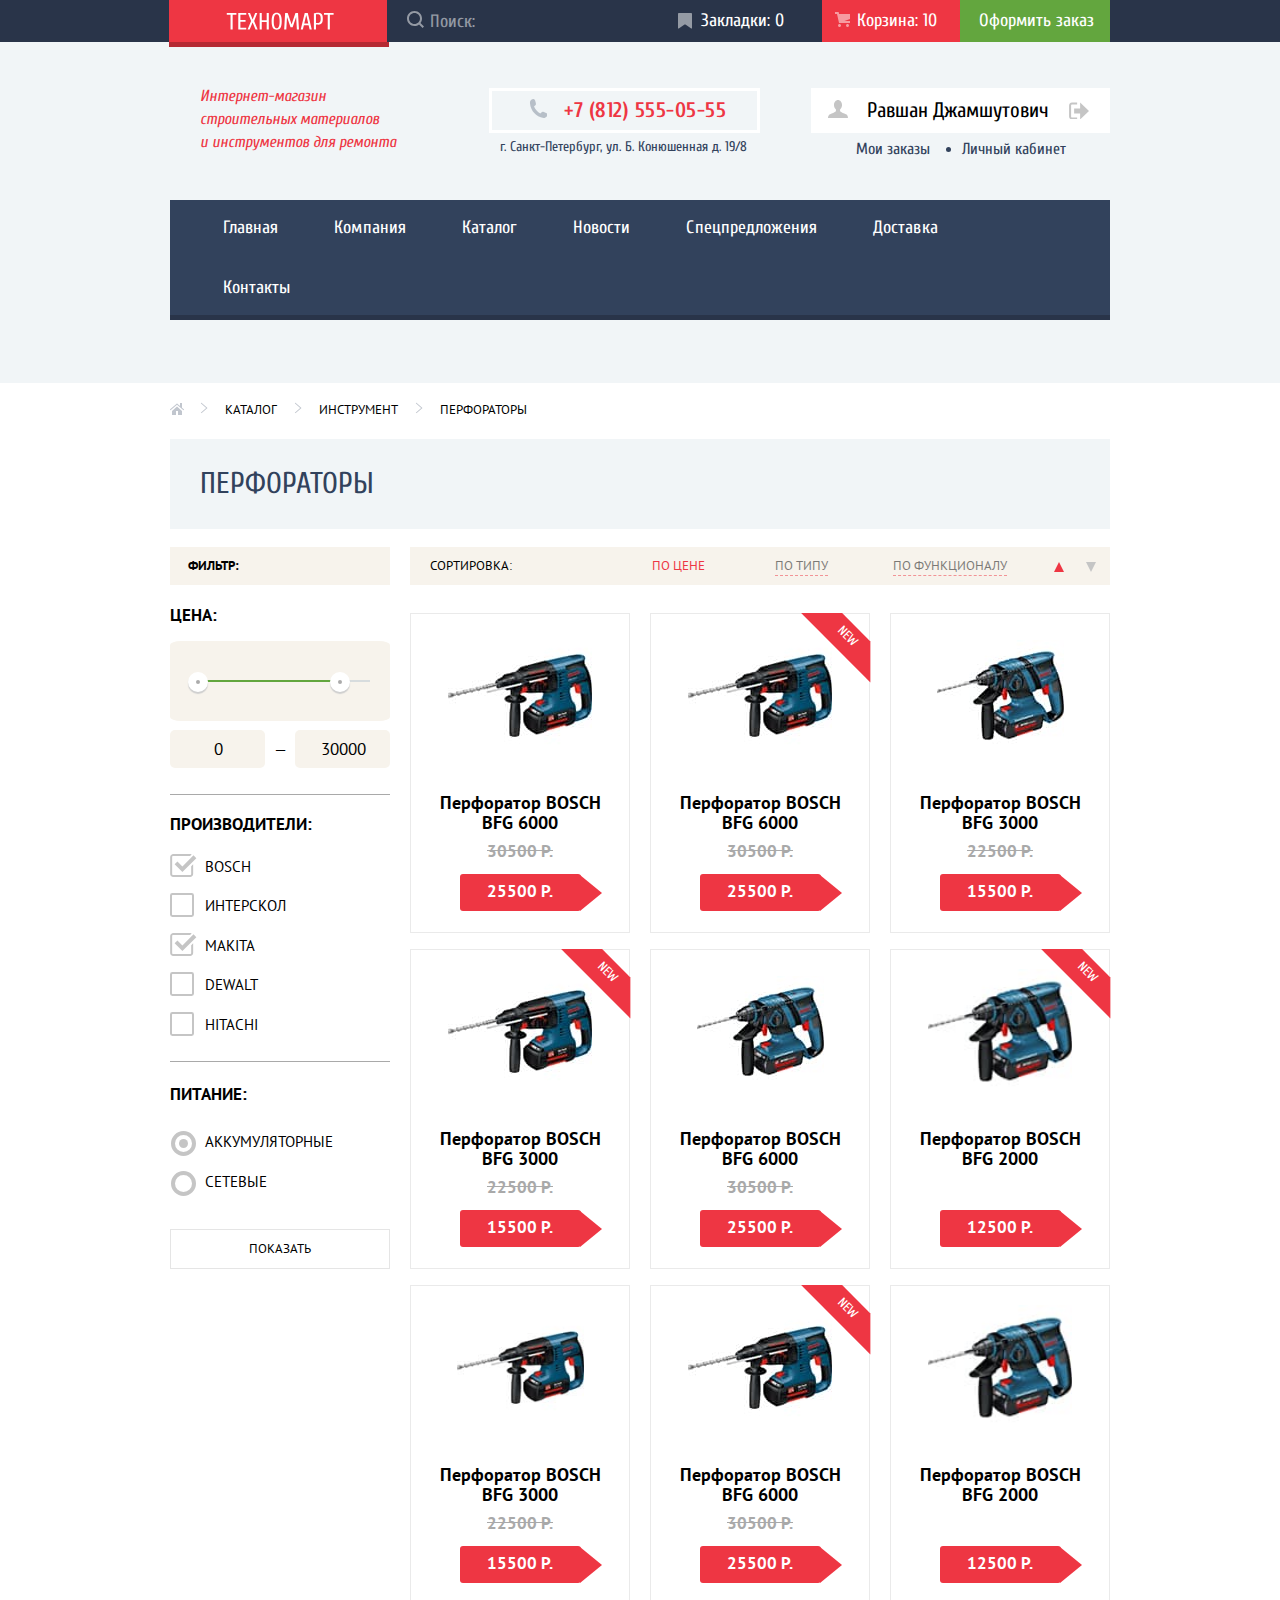
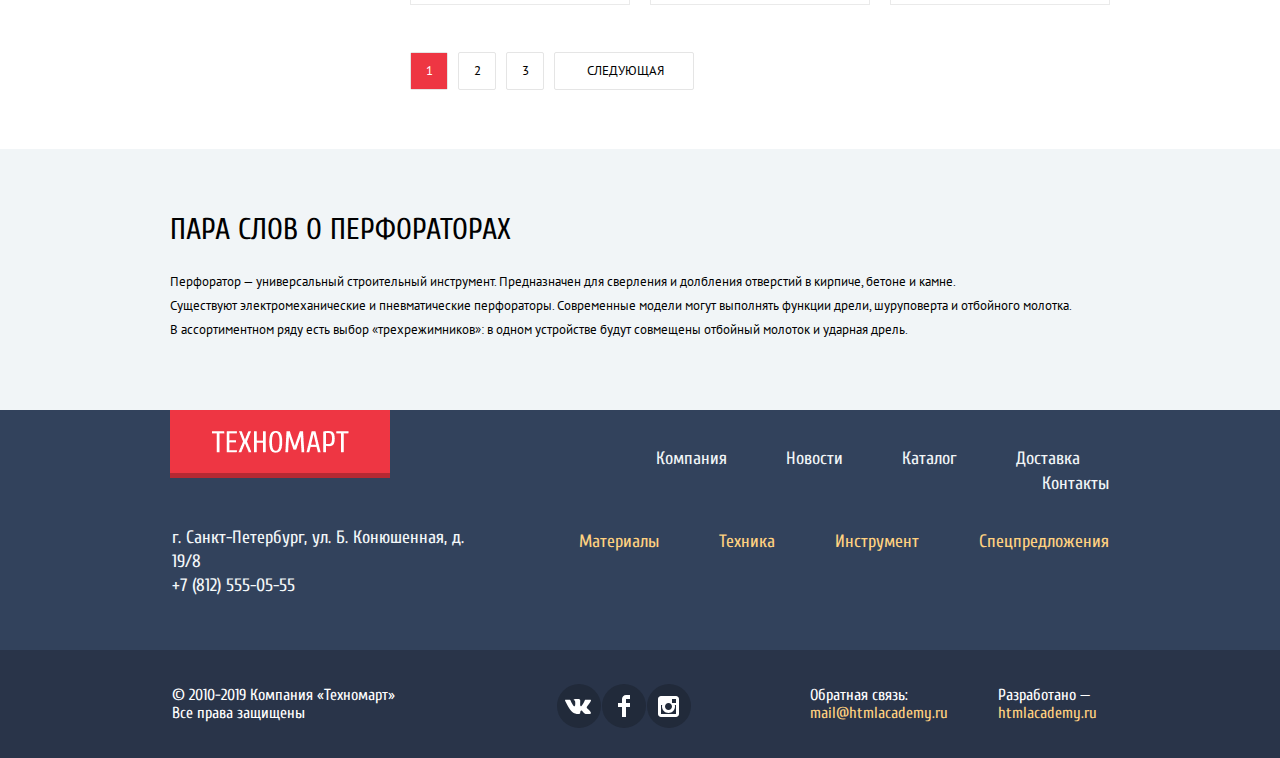
==== commit ed064f8c: "дополнения" ====
--- a/catalog.html
+++ b/catalog.html
@@ -7,7 +7,7 @@
   <link href="https://fonts.googleapis.com/css2?family=Cuprum&display=swap" rel="stylesheet">
   <link href="https://fonts.googleapis.com/css2?family=PT+Sans&display=swap" rel="stylesheet">
   <link href="https://fonts.googleapis.com/css2?family=Cuprum:ital@1&display=swap" rel="stylesheet">
-  <link rel="stylesheet" href="ccs/normalize.css">
+  <link rel="stylesheet" href="css/normalize.css">
   <link rel="stylesheet" href="css/style.min.css">
 </head>
 
@@ -19,15 +19,16 @@
           <a href="index.html"><img src="img/logo-technomart.svg" width="108" height="18" alt="Логотип магазина «Техномарт»"></a>
         </div>
         <form class="search" action="#" method="get" target="_blank">
-          <div class="search-pic">
-            <input type="search" name="search" id="search" value="Поиск:">
-          </div>
+          <label for="search">
+            <input type="search" name="search" id="search" placeholder="Поиск:">
+            <span class="search-pic"></span>
+          </label>
           <button class="visually-hidden search-button" type="button" name="button"></button>
         </form>
         <div class="bookmarks">
           <a class="marks" href="#">Закладки: 0</a>
         </div>
-        <a class="basket basket-black" href="#">Корзина: 10</a>
+        <a class="basket color" href="#">Корзина: 10</a>
         <a class="link-order" href="#">Оформить заказ</a>
       </div>
     </div>
@@ -105,12 +106,12 @@
             По функционалу
           </li>
         </ul>
-        <a href="#" class="trg trg-up" aria-label="вверх"></a>
+        <a href="#" class="trg trg-up active-trg" aria-label="вверх"></a>
         <a href="#" class="trg trg-down" aria-label="вниз"></a>
       </div>
       <section class="filter">
-        <h2>Фильтр</h2>
-        <form method="get" action="https://echo.htmlacademy.ru">
+        <h2>Фильтр:</h2>
+        <form method="get" action="https://echo.htmlacademy.ru" target="_blank">
           <fieldset class="filter-item">
             <legend>Цена:</legend>
             <div class="range-filter">
@@ -131,10 +132,7 @@
               </div>
             </div>
           </fieldset>
-          <button class="visually-hidden" type="button" name="button"></button>
-        </form>
-        <h2 class="visually-hidden">Фильтр товаров</h2>
-        <form class="filter" method="get" action="https://echo.htmlacademy.ru" target="_blank">
+          <h2 class="visually-hidden">Фильтр товаров</h2>
           <fieldset class="producers">
             <legend>Производители:</legend>
             <ul>
@@ -183,7 +181,7 @@
           <li class="perforators-item perforators-item-1">
             <h3>Перфоратор BOSCH BFG 6000</h3>
             <div>
-              <img src="img/BFG_6000.jpg" width="144" height="128" alt="Перфоратор BOSCH BFG 6000">
+              <img src="img/bfg-6000.jpg" width="144" height="128" alt="Перфоратор BOSCH BFG 6000">
             </div>
             <span>
               30500 P.
@@ -193,7 +191,7 @@
           <li class="perforators-item perforators-item-2">
             <h3>Перфоратор BOSCH BFG 6000</h3>
             <div>
-              <img src="img/BFG_6000.jpg" width="144" height="128" alt="Перфоратор BOSCH BFG 6000">
+              <img src="img/bfg-6000.jpg" width="144" height="128" alt="Перфоратор BOSCH BFG 6000">
             </div>
             <span>
               30500 P.
@@ -203,7 +201,7 @@
           <li class="perforators-item perforators-item-3">
             <h3>Перфоратор BOSCH BFG 3000</h3>
             <div>
-              <img src="img/BFG_3000.jpg" width="127" height="112" alt="Перфоратор BOSCH BFG 3000">
+              <img src="img/bfg-3000.jpg" width="127" height="112" alt="Перфоратор BOSCH BFG 3000">
             </div>
             <span>
               22500 P.
@@ -213,7 +211,7 @@
           <li class=" perforators-item perforators-item-4">
             <h3>Перфоратор BOSCH BFG 3000</h3>
             <div>
-              <img src="img/BFG_6000.jpg" width="144" height="128" alt="Перфоратор BOSCH BFG 6000">
+              <img src="img/bfg-6000.jpg" width="144" height="128" alt="Перфоратор BOSCH BFG 6000">
             </div>
             <span>
               22500 P.
@@ -223,7 +221,7 @@
           <li class="perforators-item perforators-item-5">
             <h3>Перфоратор BOSCH BFG 6000</h3>
             <div>
-              <img src="img/BFG_2000.jpg" width="127" height="112" alt="Перфоратор BOSCH BFG 2000">
+              <img src="img/bfg-2000.jpg" width="127" height="112" alt="Перфоратор BOSCH BFG 2000">
             </div>
             <span>
               30500 P.
@@ -233,14 +231,14 @@
           <li class="perforators-item perforators-item-6">
             <h3>Перфоратор BOSCH BFG 2000</h3>
             <div>
-              <img src="img/BFG_3000.jpg" width="144" height="128" alt="Перфоратор BOSCH BFG 3000">
-            </div>
-            <a class="btn-perf" href="#">12500 Р.</a>
+              <img src="img/bfg-3000.jpg" width="144" height="128" alt="Перфоратор BOSCH BFG 3000">
+            </div>
+            <a class="no-price button-perf" href="#">12500 Р.</a>
           </li>
           <li class="perforators-item perforators-item-7">
             <h3>Перфоратор BOSCH BFG 3000</h3>
             <div>
-              <img src="img/BFG_6000.jpg" width="127" height="112" alt="Перфоратор BOSCH BFG 6000">
+              <img src="img/bfg-6000.jpg" width="127" height="112" alt="Перфоратор BOSCH BFG 6000">
             </div>
             <span>
               22500 P.
@@ -250,7 +248,7 @@
           <li class="perforators-item perforators-item-8">
             <h3>Перфоратор BOSCH BFG 6000</h3>
             <div>
-              <img src="img/BFG_6000.jpg" width="144" height="128" alt="Перфоратор BOSCH BFG 6000">
+              <img src="img/bfg-6000.jpg" width="144" height="128" alt="Перфоратор BOSCH BFG 6000">
             </div>
             <span>
               30500 P.
@@ -260,17 +258,14 @@
           <li class="perforators-item perforators-item-9">
             <h3>Перфоратор BOSCH BFG 2000</h3>
             <div>
-              <img src="img/BFG_2000.jpg" width="144" height="128" alt="Перфоратор BOSCH BFG 2000">
-            </div>
-            <span>
-              30500 P.
-            </span>
-            <a class="button-perf" href="#">12500 Р.</a>
+              <img src="img/bfg-2000.jpg" width="144" height="128" alt="Перфоратор BOSCH BFG 2000">
+            </div>
+            <a class="no-price button-perf" href="#">12500 Р.</a>
           </li>
         </ul>
         <ul class="numeration-list">
-          <li class="numeration-item current">
-            <a class="current" aria-label="Первая страница">1</a>
+          <li class="numeration-item">
+            <a class="current-number" href="#" aria-label="Первая страница">1</a>
           </li>
           <li class="numeration-item">
             <a href="#" aria-label="Вторая страница">2</a>
--- a/css/style.min.css
+++ b/css/style.min.css
@@ -1 +1 @@
-:root{--basic-white:#FFFFFF;--basic-extra-dark:#293449;--basic-dark:#32425C;--basic-light-blue:#F1F5F7;--basic-light-pink:#F9F5F0;--basic-black:#000000;--basic-super-black:#1D2739;--basic-extra-black:#161D29;--basic-super-grey:#C5C5C5;--basic-red:#EE3643;--basic-dark-red:#CA2C37;--basic-super-red:#BA2732;--basic-yellow:#FFD180;--basic-green:#63A63E;--basic-super-green:#5FBB2D;--basic-grey:#A9A9A9;--basic-yellow-extra:#FFBF47;--basic-blue-extra:#3BBCE3;--basic-purple-extra:#DC91D8;--basic-green-extra:#8ED78F;--basic-white-extra:#F3F7F9;--special-dark-blue:#212A3A;--special-borders:#E5E5E5;--filter-pink:#F7F3EC;--filter-scale:#D7DCDE;--filter-toggle:#ababab;--filter-shadow:#cfcfcf;--filter-grey:#B5B5B5;--modal-grey:#F1F1F1;--modal-green:#518534;--nav-bleu:#3D546F}.page body{min-width:940px;margin:0;padding:0;font-family:Cuprum,Arial,sans-serif;font-size:13px;line-height:24px;color:var(--basic-black);background-color:var(--basic-white)}.page img{max-width:100%;height:auto}.page a{text-decoration:none;color:var(--basic-white)}.page button:focus{outline:0}.visually-hidden{position:absolute;width:1px;height:1px;margin:-1px;border:0;padding:0;white-space:nowrap;clip-path:inset(100%);clip:rect(0 0 0 0);overflow:hidden}.features-materials{position:relative}.features-materials::after{display:block;position:absolute;content:"NEW";width:40px;height:0;border-bottom:29px solid var(--basic-red);border-left:29px solid transparent;border-right:29px solid transparent;transform:rotate(45deg);Top:9px;right:-24px;font-family:Cuprum,Arial,sans-serif;color:var(--basic-white);text-align:center}.page{height:100%}.page-body{min-height:100%;display:grid;grid-template-rows:min-content 1fr min-content;align-content:start}.upper-header{background-color:var(--basic-extra-dark)}.main-header-wrapper{display:flex;flex-wrap:wrap;font-size:18px;line-height:24px;justify-content:flex-end;position:relative;background-color:var(--basic-extra-dark);width:940px;margin:0 auto}.main-header{background-color:var(--basic-light-blue)}.main-header .container-index{background-color:var(--basic-light-blue);padding-bottom:63px}.main-logo{width:220px;height:47px;background-color:var(--basic-red);margin:0;box-shadow:inset 0 -5px 0 rgba(0,0,0,.24);position:absolute;left:-1px}.main-logo img{width:108px;height:18px;padding-top:12px;padding-right:56px;padding-bottom:18px;padding-left:57px}.search input{background-color:var(--basic-extra-dark);border:none;width:271px;height:42px;margin:0;font-family:Cuprum,Arial,sans-serif;font-size:18px;line-height:24px;color:var(--basic-white);padding-left:43px}.search .search-pic{position:relative}.search-pic::before{display:block;position:absolute;content:"";width:17px;height:17px;background:url(../img/icons/icon-search.svg);background-size:cover;top:12px;left:20px;opacity:.5}.search-pic:hover::before{display:block;position:absolute;content:"";width:17px;height:17px;background:url(../img/icons/icon-search.svg);background-size:cover;top:12px;left:20px;opacity:1}.search input:focus{background-color:var(--basic-white);color:var(--basic-black);outline:0;border-color:var(--basic-white)}.main-logo a{display:block}.main-logo img:active{background-color:var(--basic-super-red)}.page .basket,.page .link-order{display:block}.page .link-order{justify-content:flex-end;padding-left:19px;padding-right:16px;padding-top:9px;padding-bottom:9px;background-color:var(--basic-green)}.page .link-order:link{font-family:Cuprum,Arial,sans-serif;font-size:18px;line-height:24px;color:var(--basic-white);background-color:var(--basic-green)}.page .link-order:hover{background-color:var(--basic-super-green)}.page .link-order:active{background-color:var(--basic-green);opacity:.5}.page .marks{display:block;position:relative;padding-left:43px;padding-right:24px;margin:0;padding-top:9px;padding-bottom:9px;letter-spacing:.1px}.page .marks:link::before{display:block;content:"";position:absolute;width:14px;height:16px;bottom:13px;left:20px;background-image:url(../img/bookmark.svg);background-repeat:no-repeat;background-position:0 0;opacity:.5}.page .marks:hover::before{display:block;content:"";position:absolute;width:14px;height:16px;bottom:13px;left:20px;background-image:url(../img/bookmark.svg);background-repeat:no-repeat;background-position:0 0;opacity:1}.page .marks{font-family:Cuprum,Arial,sans-serif;font-size:18px;line-height:24px;font-weight:400;color:var(--basic-white);background-color:var(--basic-extra-dark)}.page .basket-black{font-family:Cuprum,Arial,sans-serif;font-size:18px;line-height:24px;font-weight:400;color:var(--basic-white);background-color:var(--basic-extra-dark)}.page .basket:active,.page .marks:active{opacity:.5;background-color:var(--basic-extra-black)}.page .basket{position:relative;padding-top:9px;padding-bottom:9px;padding-left:49px;padding-right:26px;letter-spacing:.1px}.page .basket:link::before{display:block;content:"";position:absolute;width:15px;height:15px;bottom:15px;left:27px;background-image:url(../img/icons/basket.svg);background-repeat:no-repeat;background-position:0 0;opacity:.5}.page .basket:hover::before{display:block;content:"";position:absolute;width:15px;height:15px;bottom:15px;left:27px;background-image:url(../img/icons/basket.svg);background-repeat:no-repeat;background-position:0 0;opacity:1}.down-header{display:flex;justify-content:flex-start;flex-wrap:wrap;background-color:var(--basic-light-blue);margin:0 auto;padding:0 10px;width:940px}.slogan p{width:197px;margin-left:30px;margin-top:42.5px;margin-right:92px}.slogan p{font-family:Cuprum,sans-serif,Arial,;font-size:16px;line-height:23px;font-style:italic;color:var(--basic-red)}.header-contacts .phone-header{display:block;position:relative;width:157px;padding-top:4px;padding-bottom:5px;padding-left:72px;padding-right:36px;border:3px solid #fff;font-family:Cuprum,Arial,sans-serif;font-weight:700;font-size:21px;line-height:30px;color:var(--basic-red);letter-spacing:.5px}.header-contacts .index-phone{margin-top:46px;margin-right:69px;margin-left:0}.header-contacts .phone-header::before{display:block;position:absolute;content:"";width:18px;height:19px;left:37px;bottom:12px;background-image:url(../img/icons/icon-phone.svg)}.header-contacts p{font-family:Cuprum,Arial,sans-serif;font-size:14px;line-height:24px;color:var(--basic-dark);margin-left:11px;margin-top:1.5px}.down-header a{display:block;font-family:Cuprum,Arial,sans-serif;font-size:21px;line-height:21px}.down-header .login-link{position:relative;background-color:var(--basic-white);padding-top:12px;padding-bottom:12px;padding-left:45px;padding-right:27px;width:49px;margin-top:46px;margin-bottom:67px;margin-right:10px}.login-link::before{display:block;content:"";position:absolute;width:27px;height:17px;left:18px;background-image:url(../img/icons/icon-login.svg);background-repeat:no-repeat;background-position:0 0}.login-link:hover::before{display:block;content:"";position:absolute;width:27px;height:17px;left:18px;background-image:url(../img/icons/icon-login-blue.svg);background-repeat:no-repeat;background-position:0 0}.login-link:active::before{display:block;content:"";position:absolute;width:27px;height:17px;left:18px;background-image:url(../img/icons/icon-login.svg);background-repeat:no-repeat;background-position:0 0}.down-header .registration-link{padding-top:12px;padding-bottom:12px;padding-left:24px;padding-right:24px;background-color:var(--basic-white);width:102px;margin-top:46px;margin-bottom:67px}.login-link:link,.registration-link:link{font-family:Cuprum,Arial,sans-serif;font-size:21px;line-height:21px;color:var(--basic-black)}.login-link:hover,.registration-link:hover{color:var(--basic-red)}.login-link:active,.registration-link:active{color:var(--basic-super-grey);opacity:.5}.main-nav{font-family:Cuprum,Arial,sans-serif;font-size:18px;line-height:24px;color:var(--basic-white);background-color:var(--basic-dark);font-style:normal;font-weight:200;margin:0 auto;width:890px;box-shadow:inset 0 -5px var(--basic-extra-dark);letter-spacing:.05px;padding-left:25px;padding-right:25px}.site-nav{display:flex;flex-wrap:wrap;margin:0;padding:0;list-style:none}.site-nav a{display:block;padding-top:16px;padding-bottom:20px;padding-right:28px;padding-left:28px}.main-nav a:hover{background-color:var(--basic-extra-dark)}.main-nav a:active{background-color:var(--basic-super-black);opacity:.5}.features-column{display:grid;grid-template-columns:1fr 1fr 1fr;grid-gap:20px}.container .slider{grid-column:1/3;grid-row:2/4}.features{width:940px;margin:0 auto;padding:0;margin-top:57px}.features .features-title{font-family:Cuprum,Arial,sans-serif;font-style:normal;font-weight:400;font-size:24px;line-height:30px;color:var(--basic-white);align-items:center;margin-left:23px;margin-top:20px;margin-bottom:0;letter-spacing:.5px}.features .features-delivery,.features .features-materials{background-color:var(--basic-yellow-extra);width:300px}.features h3{position:relative}.features-materials h3::after{display:block;content:"";position:absolute;height:65px;width:44px;bottom:-45px;right:45px;background:url(../img/icons/icon-1.svg);background-repeat:no-repeat;background-position:0 0}.features-instruments h3::after{display:block;content:"";position:absolute;height:61px;width:75px;bottom:-44px;right:30px;background:url(../img/icons/icon-2.svg);background-repeat:no-repeat;background-position:0 0}.features-technics h3::after{display:block;content:"";position:absolute;height:62px;width:78px;bottom:-43px;right:30px;background:url(../img/icons/icon-3.svg);background-repeat:no-repeat;background-position:0 0}.features-discounts h3::after{display:block;content:"";position:absolute;height:73px;width:59px;bottom:-48px;right:42px;background:url(../img/icons/icon-4.svg);background-repeat:no-repeat;background-position:0 0}.features-delivery h3::after{display:block;content:"";position:absolute;height:63px;width:78px;bottom:-46px;right:30px;background:url(../img/icons/icon-5.svg);background-repeat:no-repeat;background-position:0 0}.features .features-instruments{background-color:var(--basic-blue-extra);width:300px}.features .features-technics{background-color:var(--basic-purple-extra);width:300px}.features .features-discounts{background-color:var(--basic-green-extra);width:300px}.features a{display:block}.features .link{font-family:Cuprum,Arial,sans-serif;font-size:14px;line-height:18px;font-style:normal;font-weight:400;color:var(--basic-white);background-color:rgba(255,255,255,.3);text-transform:uppercase;margin-left:23px;margin-bottom:21px;margin-top:14px;letter-spacing:.06px;padding-top:10px;padding-bottom:10px;width:135px;text-align:center}.features-discounts .link{margin-top:12px}.features-delivery .link{margin-top:13px}.features .link:hover{background-color:var(--basic-super-grey);opacity:.3}.features .link:active{background-color:var(--basic-grey);opacity:.3}.slider{position:relative;text-align:center;width:620px;height:266px;background-repeat:no-repeat;position:0 0}.slider-1{background-image:url("../img/perforators_slider(1).jpg");width:620px}.slider-2{background-image:url("../img/perforators_slider(2).jpg")}.slider-list{margin:0;padding:0;list-style:none}.slider-list .slide{display:none}.slider-list .slide-current{display:block}.slider .active{position:absolute;width:100px;padding-top:11px;padding-bottom:9px;padding-left:46px;padding-right:46px;font-weight:400;font-family:Cuprum,Arial,sans-serif;font-size:14px;line-height:18px;color:var(--basic-white);background-color:var(--basic-red);text-transform:uppercase;cursor:pointer;bottom:27px;left:24px}.active:hover{background-color:var(--basic-dark-red)}.active:active{background-color:var(--basic-super-red)}.slider-controls{position:absolute;width:588px;bottom:105px;left:20px;border:0;padding:0;display:flex;justify-content:space-between}.slider-controls .buttons{cursor:pointer;background-color:transparent;border:none}.slider-controls .button-first::before{display:block;content:"";width:22px;height:40px;background-image:url(../img/icons/icon-left.svg);background-repeat:no-repeat;background-color:transparent}.slider-controls .button-second::before{display:block;content:"";width:22px;height:40px;top:150px;background-image:url(../img/icons/icon-left.svg);transform:rotate(180deg);background-repeat:no-repeat;background-color:transparent}.products-producers{width:940px;margin:0 auto;padding:0}.products-item{width:218px;min-height:316px;margin:0}.products{list-style:none;margin:0;padding:0;margin-top:16px;display:grid;grid-template-columns:220px 220px 220px 220px;grid-column-gap:20px;grid-row-gap:20px;width:940px}.products-item div{display:flex;justify-content:center;align-items:center;width:220px;height:164px}.column-products{margin-top:20px}.popular-products .container{display:flex;justify-content:space-between;flex-wrap:wrap;margin-top:59px;background-color:var(--basic-light-pink);align-items:center;width:940px;margin-left:0;margin-right:0}.popular-products .link{display:block;list-style:none;padding-top:11px;padding-bottom:9px;text-align:center;margin-top:25px;margin-bottom:26px;background-color:var(--basic-red);font-size:14px;line-height:18px;width:192px;text-transform:uppercase;color:var(--basic-white);margin-right:14px}.link:hover{background-color:var(--basic-dark-red)}.link:active{background-color:var(--basic-super-red)}.products-pic-none{display:none}.products-producers h2{font-family:Cuprum,Arial,sans-serif;font-weight:400;font-size:30px;line-height:30px;align-items:center;text-transform:uppercase;color:var(--basic-dark);margin-top:29px;margin-bottom:30px;margin-left:28px}.products h3{font-family:'PT Sans',Arial,sans-serif;font-weight:700;font-size:18px;line-height:20px;text-align:center;align-items:center;justify-content:center}.products-item a{display:block;position:relative;font-family:'PT Sans',Arial,sans-serif;width:89px;height:29px;font-size:17px;line-height:18px;color:var(--basic-white);background-color:Var(--basic-red);border-radius:3px;font-weight:700;padding-top:8px;margin-bottom:21px;padding-left:32px;margin-left:43px}.products-item a::before{content:"";height:0;width:0;position:absolute;left:113px;top:8px;border-bottom:22px solid Var(--basic-red);border-left:18px solid transparent;border-right:18px solid transparent;transform:rotate(90deg)}.products-item span{position:relative;font-family:'PT Sans',Arial,sans-serif;font-weight:700;font-size:17px;line-height:18px;text-transform:uppercase;color:var(--basic-grey);text-decoration-line:line-through;text-align:center}.products-item{display:flex;flex-direction:column;border:1px solid #eaeaea}.products-item h3{display:block;display:flex;order:1;display:block;width:170px;align-self:center;align-items:center;margin-bottom:0;margin-top:14px;text-align:center}.products-item a,.products-item span{order:2}.products-list p{text-align:center}.products-item span{margin-top:9px;margin-bottom:14px}.products-item .no-price{margin-top:41px;margin-left:45px}.products-item a{margin-left:47px}.products-item{position:relative}.products-item:nth-child(even)::after{display:block;position:absolute;content:"NEW";width:40px;height:0;border-bottom:29px solid var(--basic-red);border-left:29px solid transparent;border-right:29px solid transparent;transform:rotate(45deg);Top:9px;right:-26px;font-family:Cuprum,Arial,sans-serif;color:var(--basic-white);text-align:center}.producers .container{display:flex;justify-content:space-between;flex-wrap:wrap;margin-top:67px;margin-bottom:20px;background-color:var(--basic-light-pink);align-items:center;margin-left:0;margin-right:0;padding:0}.producers h2{margin-top:29px;margin-bottom:27px}.link{font-family:Cuprum,Arial,sans-serif;color:var(--basic-white);text-align:center;font-size:14px;line-height:18px;background-color:var(--basic-red);font-size:14px;line-height:18px;font-size:14px;text-transform:uppercase}.producers .link{display:block;list-style:none;padding-top:11px;padding-bottom:9px;width:192px;margin-right:19px;margin-top:25px;margin-bottom:26px;align-items:center;color:var(--basic-white)}.producers img:hover{filter:drop-shadow(0 4px 20px rgba(0, 0, 0, .15))}.producers img:active{opacity:.5;filter:drop-shadow(0 4px 20px rgba(0, 0, 0, .15))}.products-producers{display:grid}.products-list{margin:0;padding:0;list-style:none}.column-producers{display:grid;grid-template-columns:220px 220px 220px 220px;grid-column-gap:20px;grid-row-gap:14px;width:940px;margin-top:20px;margin-bottom:60px}.services{background-color:var(--basic-light-blue)}.services-wrapper{width:940px;margin:0 auto;padding:0;background-color:var(--basic-light-blue)}.services h2{font-family:Cuprum,Arial,sans-serif;font-size:30px;line-height:30px;text-transform:uppercase;color:var(--basic-black);font-weight:400;margin:0;margin-top:67px}.services .service-title-info{margin-top:0;padding-top:65px}.services p{font-family:'PT Sans',Arial,sans-serif;font-size:13px;line-height:24px;margin-top:25px;margin-bottom:0}.slider-services h2{font-family:Cuprum,Arial,sans-serif;font-size:30px;line-height:30px;text-transform:uppercase;font-weight:400;color:var(--basic-dark);padding:0}.services .slider-list-services p,.slider-services p{font-family:'PT Sans',Arial,sans-serif;font-weight:400;font-size:13px;line-height:24px;color:var(--basic-black)}.slider-services{background-color:var(--basic-light-blue);display:flex;position:relative}.slider-services .slider-list-services{margin:0;padding:0;list-style:none;order:1}.slider-services .slide{margin-top:70px}.slider-controls-services{align-self:flex-end;margin-left:0;margin-bottom:99px;margin-right:80px;margin-top:71px;position:relative}.slider-controls-services button{text-align:left}.services .slider-list-services p{margin-top:30px}.slider-controls-services::after{display:block;position:absolute;content:"";width:10px;height:279px;right:0;top:-40px;background-image:url(../img/line-slider.png)}.slider-item-1{position:relative}.slider-item-1::after{display:block;content:"";position:absolute;width:468px;height:261px;left:150px;top:20px;background-image:url(../img/delivery_slider.png)}.slider-item-2{position:relative}.slider-item-2::after{display:block;content:"";position:absolute;width:389px;height:283px;left:220px;top:-10px;background-image:url(../img/garantee.png)}.slider-item-3{position:relative}.slider-item-3::after{display:block;content:"";position:absolute;width:465px;height:285px;left:160px;top:-3px;background-image:url(../img/credit_slider.png)}.slider-item-3 a{position:absolute;font-family:Cuprum,Arial,sans-serif;font-size:14px;line-height:18px;text-transform:uppercase;color:var(--basic-white);background-color:var(--basic-red);width:200px;text-align:center;top:120px;padding-top:12px;padding-bottom:14px;border-radius:2px}.slider-controls-services .button{display:block;width:240px;font-family:Cuprum,Arial,sans-serif;font-size:21px;line-height:30px;font-weight:700;background-color:var(--basic-dark);color:var(--basic-white);box-shadow:0 1px 0 #293449,inset 0 1px 0 #405069;padding-top:14px;padding-bottom:18px;padding-left:22px;border:none;letter-spacing:.5px}.slider-services .slide{display:none}.slide-info-current{display:block}.current-info-btn{display:block;font-family:Cuprum,Arial,sans-serif;background-color:var(--basic-white);color:var(--basic-dark);box-shadow:0 1px 0 #fff;font-size:21px;line-height:30px;font-weight:700;padding-top:14px;padding-bottom:18px;padding-left:22px;border:none;letter-spacing:.5px;width:240px}.index-columns{display:flex;flex-wrap:wrap;margin-bottom:68px;margin-top:69px;width:940px;margin:0 auto;padding:0}.company-info{display:flex;flex-direction:column;background-color:var(--basic-white);width:460px;margin-right:166px;margin-bottom:68px;margin-top:69px}.company-info h2,.contacts h2{font-size:30px;line-height:30px;text-transform:uppercase;margin-top:0;font-family:Cuprum,Arial,sans-serif;text-transform:uppercase;font-style:normal;font-weight:400;margin-left:0;margin-bottom:24px}.company-info p{font-family:'PT Sans',Arial,sans-serif;font-size:13px;line-height:24px;margin:0}.info-paragraph{padding-top:27px}.company-info .company-list{margin-top:0;list-style:none;padding-left:39px;padding-top:3px;margin-bottom:19px}.company-list li{position:relative}.company-list li:last-child{padding-bottom:0}.company-list li::after{display:block;position:absolute;content:"";width:25px;height:2px;background-color:var(--basic-red);top:10px;left:-37px}.link-info{display:block;font-family:Cuprum,Arial,sans-serif;color:var(--basic-white);font-weight:400;font-size:14px;line-height:18px;text-transform:uppercase;padding-top:11px;padding-bottom:9px;width:220px;text-align:center;margin:0;background-color:var(--basic-red);justify-content:flex-start}.index-columns .contacts{margin-bottom:68px;margin-top:69px}.contacts p{font-family:'PT Sans',Arial,sans-serif;font-size:13px;line-height:24px;padding-bottom:22px;padding-left:13px}.company-info .company-item{font-family:Cuprum,Arial,sans-serif;font-size:18px;line-height:24px;font-weight:400;padding-bottom:12px;color:var(--basic-black)}.contacts img{padding-left:0;height:158px;width:100%}.contacts-map{width:300px;margin-left:12px}.contacts h2{padding-left:13px}.contacts button{font-family:Cuprum,Arial,sans-serif;font-size:14px;line-height:18px;font-weight:400;color:var(--basic-white);background-color:var(--basic-red);text-transform:uppercase;padding-top:11px;padding-bottom:9px;width:300px;margin-top:15px;margin-right:0;margin-left:13px;border:none}.upper-footer{background-color:var(--basic-dark)}.upper-footer .container{display:grid;grid-template-columns:325px 614px;width:940px;margin:0 auto;padding:0}.footer-nav-list{display:block;display:flex;flex-wrap:wrap;list-style:none;margin-top:37px;margin-left:66px;padding-left:0;padding-right:0;margin-right:0;justify-content:flex-end}.footer-extra-nav{order:3;display:block;display:flex;flex-wrap:wrap;justify-content:flex-end;list-style:none;padding-left:0}.contacts-footer{order:2}.footer-nav-item a{font-size:18px;line-height:24px;color:var(--basic-light-blue)}.footer-nav-item{padding-left:29.5px;padding-right:29.5px}.footer-nav-item:last-child{padding-right:0}.footer-nav-item:first-child{padding-left:0}.extra-nav{padding-left:30px;padding-right:30px;padding-top:7px}.extra-nav:last-child{padding-right:0}.extra-nav:first-child{padding-left:0}.extra-nav a{font-size:18px;line-height:24px;color:var(--basic-yellow);margin-top:0}.extra-nav a:link{color:var(--basic-yellow)}.extra-nav a:hover,.footer-nav-item a:hover{text-decoration-line:underline}.extra-nav a:active,.footer-nav-item a:active{opacity:.5;text-decoration-line:none}.upper-footer .phone-footer,.upper-footer p{font-family:Cuprum,Arial,sans-serif;font-weight:400;font-size:18px;line-height:24px;color:var(--basic-white-extra)}.upper-footer p{margin-top:16px;margin-bottom:0;margin-left:2px}.upper-footer .phone-footer{display:block;margin-top:0;margin-bottom:52px;margin-left:2px}.down-footer{background-color:var(--basic-extra-dark)}.down-footer .container{display:flex;width:940px;margin:0 auto;padding:0}.down-footer p{font-family:Cuprum,Arial,sans-serif;font-weight:400;font-size:16px;line-height:18px;color:var(--basic-white);margin-top:36px;margin-bottom:36px;padding:0;margin-left:2px;margin-right:161px}.social-networks{list-style:none;padding-left:0;margin-top:0;font-size:14px;display:flex;flex-direction:row;width:140px;margin:0 auto;padding:0;margin-top:34px}.social-item{display:block;background-color:var(--special-dark-blue);display:flex;align-items:center;justify-content:center;width:44px;height:44px;color:inherit;border-radius:50%;margin-right:.5px;margin-left:.5px}.social-item:focus,.social-item:hover{background-color:var(--basic-red)}.feedback p{margin:0}.feedback{width:138px;justify-content:flex-start;margin-top:0;margin-top:36px;margin-left:114px}.done p{margin:0}.done{margin:0;width:98px;margin-left:50px;margin-top:36px}.down-footer .link-feedback,.down-footer .made-by{color:var(--basic-yellow)}.down-footer .link-feedback:hover,.down-footer .made-by:hover{text-decoration-line:underline}.down-footer .link-feedback:active,.down-footer .made-by:active{color:var(--basic-red);text-decoration:none}.inner-page .marks{padding-right:26px}.inner-page .basket{padding-right:21px}.catalog-wrapper{display:grid;grid-template-columns:220px 720px;width:940px;margin:0 auto;padding:0}.catalog-wrapper h1{grid-column:1/-1;margin-bottom:18px;padding:0}.catalog-wrapper .catalog-nav{grid-column:1/-1;padding:0;margin:0}.sort{grid-column:2/-1}.filter{grid-row:3/5}.perforators-info{grid-column:1/-1}.catalog{margin-left:20px;margin-bottom:39px}.inner-page .perforators-item{width:218px;min-height:316px;margin:0}.inner-page .perforators-list{list-style:none;margin:0;padding:0;margin-bottom:45px;display:grid;grid-template-columns:220px 220px 220px;grid-column-gap:20px;grid-row-gap:16px;width:700px}.producers legend{margin-top:60px}.sort{display:flex;width:700px;margin-left:20px;font-size:13px;line-height:18px;font-family:'PT Sans',Arial,sans-serif;text-transform:uppercase;color:var(--basic-black);background-color:var(--filter-pink);margin-bottom:28px}.sort p{font-size:13px;line-height:18px;font-family:'PT Sans',Arial,sans-serif;text-transform:uppercase;color:var(--basic-black);margin-top:0;margin-bottom:0;align-items:center;padding-left:20px;text-align:center;padding-top:10px;padding-bottom:10px}.sort ul{display:flex;list-style:none;margin-left:0;padding-left:0;text-align:center;margin-left:140px;margin-top:0;margin-bottom:0;align-self:center;position:relative}.sort li{text-decoration:none;border-bottom:1px dashed var(--basic-red);text-align:center;opacity:.5}.sort li:hover{text-decoration:none;border-bottom:1px solid var(--basic-red);text-align:center;opacity:1}.sort li:active{text-decoration:none;border-bottom:none;color:var(--basic-red);text-align:center;opacity:1}.sort li:first-child{margin-right:70px;color:var(--basic-red);border-bottom:none;opacity:1}.sort li:last-child{margin-left:65px}.sort .trg-down{display:block;text-decoration:none;width:0;height:0;border:5px solid transparent;border-top:10px solid var(--basic-super-grey);margin-top:15px}.sort .trg-up{display:block;width:0;height:0;text-decoration:none;border:5px solid transparent;border-top:10px solid var(--basic-super-grey);transform:rotate(180deg);margin-left:47px;margin-top:10px;margin-right:22px}.trg:hover{border-top:10px solid var(--basic-black)}.trg:active{border-top:10px solid var(--basic-red)}.filter ul{padding:0;margin:0;list-style:none;line-height:18px}.filter-option{font-family:'PT Sans',Arial,sans-serif;padding-left:35px;font-size:15px;line-height:19px;text-transform:uppercase;padding-bottom:20.5px}.filter legend{font-family:'PT Sans',Arial,sans-serif;font-weight:700;font-size:17px;line-height:30px;text-transform:uppercase}.producers legend{margin-bottom:17.5px}.energy legend{margin-bottom:23px}.filter-option label{position:relative;display:block;cursor:pointer;user-select:none}.filter-input-checkbox+label::before{content:"";position:absolute;left:-35px;top:-3px;width:20px;height:20px;border:2px solid var(--basic-super-grey);border-radius:10%}.filter-input-checkbox+label:hover::before{content:"";position:absolute;left:-35px;top:-3px;width:20px;height:20px;border:2px solid var(--filter-grey);border-radius:10%}.filter-input-checkbox:checked+label::after{content:"";display:block;position:absolute;left:-30px;top:-3px;width:23px;height:22px;background-image:url(../img/icons/click.svg);background-repeat:no-repeat;border-radius:10%}.filter-input-checkbox:checked+label:hover::after{content:"";display:block;position:absolute;left:-30px;top:-3px;width:23px;height:22px;background-image:url(../img/icons/click.svg);border-radius:10%}.filter-input-checkbox:disabled+label::before{color:var(--filter-grey);opacity:.4}.filter-input-checkbox:disabled+label{color:var(--filter-grey);opacity:.4}.filter-input-radio:disabled+label::before{color:var(--filter-grey);opacity:.4}.filter-input-radio:disabled+label{color:var(--filter-grey);opacity:.4}.filter .energy{margin-top:23px;margin-bottom:19px}.filter-input-radio+label::before{content:"";position:absolute;left:-34px;top:-1px;width:17px;height:17px;border:4px solid var(--basic-super-grey);border-radius:50%}.filter-input-radio+label:hover::before{content:"";position:absolute;left:-34px;top:-1px;width:17px;height:17px;border:4px solid var(--filter-grey);border-radius:50%}.filter-input-radio:checked+label::after{content:"";position:absolute;top:7px;left:-26px;width:9px;height:9px;background-color:var(--basic-super-grey);border-radius:50%}.filter-input-radio:checked+label:hover::after{content:"";position:absolute;top:7px;left:-26px;width:9px;height:9px;background-color:var(--filter-grey);border-radius:50%}.filter-button{font-family:'PT Sans',Arial,sans-serif;width:220px;font-size:13px;line-height:18px;border:1px solid #e5e5e5;padding-top:10px;padding-bottom:10px;background-color:var(--basic-white);text-transform:uppercase}.inner-page .perforators-item{display:flex;align-items:center;text-align:center;flex-direction:column;border:1px solid #eaeaea}.inner-page .perforators-item h3{order:1}.inner-page .perforators-item a,.inner-page .perforators-item span{order:2}.inner-page .btn-perf{margin-top:39px}.inner-page .perforators-item h3{display:block;display:flex;width:170px;align-self:center;align-items:center;margin-bottom:0;margin-top:15px;text-align:center}.inner-page .perforators-item h3{font-family:'PT Sans',Arial,sans-serif;font-weight:700;font-size:18px;line-height:20px;text-align:center;align-items:center;justify-content:center}.modalcards{display:flex;flex-wrap:wrap;width:135px;height:86px;color:var(--basic-black);background-color:var(--basic-white)}.inner-page .perforators-item div{display:flex;justify-content:center;align-items:center;width:218px;height:164px}.inner-page .perforators-item a{display:block;position:relative;font-family:'PT Sans',Arial,sans-serif;width:121px;height:29px;font-size:17px;line-height:18px;color:var(--basic-white);background-color:Var(--basic-red);border-radius:3px;font-weight:700;padding-top:8px;margin-bottom:21px;text-align:center}.inner-page .perforators-item a::before{content:"";height:0;width:0;position:absolute;left:113px;top:8px;border-bottom:22px solid Var(--basic-red);border-left:18px solid transparent;border-right:18px solid transparent;transform:rotate(90deg)}.inner-page .perforators-item span{position:relative;font-family:'PT Sans',Arial,sans-serif;font-weight:700;font-size:17px;line-height:18px;text-transform:uppercase;color:var(--basic-grey);text-decoration-line:line-through;text-align:center}.inner-page .perforators-item span{margin-top:9px;margin-bottom:14px}.inner-page .account{display:block;position:relative;background-color:var(--basic-white);color:var(--basic-black);font-family:Cuprum,Arial,sans-serif;font-weight:400;font-size:21px;line-height:21px;padding-top:12px;padding-bottom:12px;padding-left:56px;padding-right:0}.inner-page .account::before{display:block;position:absolute;content:"";width:20px;height:18px;left:17px;background-image:url("../img/icons/icon-user (1).svg")}.inner-page .account:hover::before{display:block;position:absolute;content:"";width:20px;height:18px;left:17px;background-image:url(../img/icons/icon-cat-blu.svg)}.inner-page .account:active::before{display:block;position:absolute;content:"";width:20px;height:18px;left:17px;color:#c5c5c5;background-image:url("../img/icons/icon-user (1).svg")}.inner-page .account:active{color:#f1f5f7;background-color:var(--basic-white)}.nav-enter{margin-top:46px;display:flex;background-color:var(--basic-white)}.enter{display:block;width:0;height:0;width:20px;height:17px;background-image:url(../img/icons/icon-login-cat.svg);margin-top:14px;margin-left:20px}.enter:hover{background-image:url(../img/icons/icon-logout-hover.svg)}.enter:active{background-image:url(../img/icons/icon-login-cat.svg)}.inner-page .catalog-contacts{margin-top:46px;margin-right:51px},.catalog-contacts a,.catalog-contacts p{margin-right:0}.inner-page .user-nav{position:relative;display:flex;width:299px;flex-direction:column}.user-nav .log-in,.user-nav .orders-1{font-family:Cuprum,Arial,sans-serif;font-weight:400;font-size:16px;line-height:18px;color:var(--basic-dark);font-style:normal}.user-nav .log-in:hover,.user-nav .orders-1:hover{color:var(--basic-red)}.user-nav .log-in:active,.user-nav .orders-1:active{color:var(--basic-dark);opacity:.5}.user-nav .user-nav-special{position:relative}.user-nav .user-nav-special::after{display:block;position:absolute;background-color:var(--basic-dark);border-radius:50%;width:5px;height:5px;left:90px;top:7px}.user-nav .user-nav-special:hover::after{display:block;position:absolute;background-color:var(--basic-red);border-radius:50%;width:5px;height:5px;left:90px;top:7px}.user-nav .user-nav-special:active::after{display:block;position:absolute;background-color:var(--basic-dark);opacity:.5;border-radius:50%;width:5px;height:5px;left:90px;top:7px}.user-nav-special{display:flex;position:relative;justify-content:space-between;width:210px;margin-left:45px;margin-top:7px;margin-bottom:42px}.user-nav-special::after{display:block;position:absolute;content:"";width:20px;background-color:linear-gradient(0deg,#32425c,#32425c),#fff}.catalog-nav,.numeration-list,.perforators-list{list-style:none}.catalog-nav a{font-family:'PT Sans',Arial,sans-serif;font-size:13px;line-height:18px;text-transform:uppercase;color:var(--basic-black)}.inner-page .basket,.inner-page .marks{letter-spacing:normal}.page-catalog h1{font-size:30px;padding:30px;line-height:30px;font-family:Cuprum,Arial,sans-serif;font-size:30px;line-height:30px;font-weight:400;text-transform:uppercase;margin-top:0;color:var(--basic-dark)}.catalog-nav{display:flex;padding:0;margin:0;list-style:none;justify-content:flex-start;flex-wrap:wrap}.catalog-nav li:first-child{margin-left:55px}.catalog-nav li:first-child::before{display:block;position:absolute;content:"";width:14px;height:12px;background-image:url(../img/icons/icon-home.svg);left:-55px;bottom:24px}.catalog-nav li{position:relative;margin-right:42px;padding-top:18px;padding-bottom:20px;font-family:'PT Sans',Arial,sans-serif;font-size:13px;line-height:18px;text-transform:uppercase;color:var(--basic-black)}.catalog-nav li::after{display:block;content:"";position:absolute;width:8px;height:14px;left:-25px;bottom:23px;background-image:url(../img/icons/small.svg);background-repeat:no-repeat;background-position:0 0}.filter{width:220px}.filter h2{font-family:'PT Sans',Arial,sans-serif;font-size:13px;line-height:18px;padding-top:10px;padding-bottom:10px;padding-left:18px;width:202px;background-color:var(--filter-pink);color:var(--basic-black);text-transform:uppercase;margin-top:0;margin-bottom:0}.filter fieldset{padding:0;margin:0;border:none}.filter-item{margin:0;padding:0;border:none}.range-filter{width:220px;margin-top:10px}.filter-item legend{font-family:'PT Sans',Arial,sans-serif;font-weight:700;text-transform:uppercase;font-size:17px;line-height:30px;padding-top:15px;padding-left:0}.range-controls{position:relative;background-color:var(--filter-pink);height:41px;margin-top:55px;border-radius:5%;margin-bottom:9px;margin-top:11px;padding-top:39px;padding-right:20px;padding-left:20px}.range-controls .scale{height:2px;background:var(--filter-scale)}.range-controls .bar{width:80%;height:2px;background:var(--basic-green)}.range-controls .toggle{position:absolute;top:31px;left:0;width:4px;height:4px;padding:0;border:8px solid var(--basic-white);background-color:var(--filter-toggle);border-radius:50%;box-shadow:0 2px 1px 0 var(--filter-shadow);cursor:pointer}.range-controls .toggle-max{left:160px}.range-controls .toggle-min{left:18px}.price-controls{display:flex;justify-content:space-between;margin-bottom:42px;font-size:16px;line-height:18px}.price-controls label{font-family:'PT Sans',Arial,sans-serif;font-size:16px;line-height:18px;text-align:center;text-transform:uppercase;align-items:center}.price-controls input{width:78px;padding-top:10px;padding-bottom:10px;text-align:center;color:var(--basic-black);border:none;border-radius:5px;background:var(--filter-pink);font-family:inherit;font-size:inherit;padding-left:17px;padding-right:0;font-size:17px;line-height:18px;align-items:center}.max-price input{margin-left:5px}.filter .producers{position:relative}.filter .producers::after{display:block;position:absolute;content:"";width:220px;height:1px;bottom:-5px;background-color:var(--basic-grey);opacity:.6}.filter .producers::before{display:block;position:absolute;content:"";width:220px;top:-18px;height:1px;background-color:var(--basic-grey);opacity:.6}.perforators-info-wrapper{background-color:var(--basic-light-blue);width:940px;margin:0 auto;padding:0}.perforators-info,h1{background-color:var(--basic-light-blue)}.perforators-list h3{font-family:'PT Sans',Arial,sans-serif;font-weight:700;font-size:18px;line-height:20px;color:var(--basic-black)}.perforators-list p{font-family:'PT Sans',Arial,sans-serif;font-weight:700;font-size:17px;line-height:18px;text-decoration-line:line-through;text-transform:uppercase;color:var(--basic-grey)}.numeration-list{display:flex;flex-wrap:wrap;padding:0;margin-bottom:20px;list-style:none}.numeration-list .next{width:108px;padding-left:32px;text-align:center;font-family:'PT Sans',Arial,sans-serif;font-size:13px;line-height:18px;text-transform:uppercase}.numeration-list a{display:block;width:38px;padding-top:10px;padding-bottom:10px;font-family:'PT Sans',Arial,sans-serif;font-size:13px;line-height:18px;text-align:center;color:var(--basic-black)}.numeration-item{margin-right:8px;border:1px solid var(--special-borders);border-radius:2px}.numeration-item:active{border:1px solid var(--basic-red)}.numeration-list .current{background-color:var(--basic-red);color:var(--basic-white)}.perforators-info-wrapper h2{display:inline-block;font-family:Cuprum,Arial,sans-serif;font-size:30px;line-height:30px;text-transform:uppercase;color:var(--basic-black);margin-top:66px;margin-bottom:25px;font-weight:400}.perforators-info p{font-family:'PT Sans',Arial,sans-serif;font-size:13px;line-height:24px;color:var(--basic-black);padding-bottom:68px;margin:0}.perforators-item{position:relative}.perforators-item:nth-child(even)::after{display:block;position:absolute;content:"NEW";width:40px;height:0;border-bottom:29px solid var(--basic-red);border-left:29px solid transparent;border-right:29px solid transparent;transform:rotate(45deg);Top:9px;right:-26px;font-family:Cuprum,Arial,sans-serif;color:var(--basic-white);text-align:center}.modal{display:none;position:fixed;top:0;right:0;bottom:0;left:0;margin:auto;color:var(--basic-black);background-color:var(--basic-white);box-shadow:0 4px 20px 0 rgba(0,0,0,.15);border-top:7px solid var(--basic-red)}.modal--show{display:block}.modal-show{display:block;animation:bounce .6s}.modal-error{animation:shake .6s}.modal-close{position:absolute;top:20px;right:25px;width:22px;height:22px;background-color:transparent;border:0;cursor:pointer}.modal-close::after,.modal-close::before{content:"";position:absolute;top:10px;left:2px;width:30px;height:5px;background-color:var(--basic-red)}.modal-close::before{transform:rotate(45deg)}.modal-close::after{transform:rotate(-45deg)}.modal-map{width:943px;height:449px;box-shadow:0 4px 20px 0 rgba(0,0,0,.15);border-top:7px solid var(--basic-red)}.modal-map img{display:block}.modal-map iframe{border:0}.modal-contacts{width:620px;height:430px;box-shadow:0 4px 20px 0 rgba(0,0,0,.15);border-top:7px solid var(--basic-red)}.modal-contacts form{margin-top:39px;margin-bottom:37px;margin-right:80px;display:flex;flex-wrap:wrap;margin-left:80px}.modal-contacts .contacts-item{margin-right:20px}.modal-contacts .contacts-item-email{margin-right:0}.modal-contacts label{display:block;margin-bottom:11px;font-size:18px;line-height:24px;font-family:Cuprum,Arial,sans-serif;color:var(--bacis-black);width:117px;margin-right:0}.modal-contacts input[type=email],.modal-contacts input[type=text]{width:196px;padding-top:7px;padding-bottom:7px;padding-left:12px;padding-right:8px}.contacts-item-text{margin-bottom:37px;margin-top:13px}.modal-contacts textarea{width:446px;height:114px;padding-left:12px}.modal-contacts input,.modal-contacts textarea{font-family:'PT Sans',Arial,sans-serif;font-size:13px;line-height:24px;color:var(--basic-grey)}.contacts-button{width:460px;font-size:14px;line-height:18px;background-color:var(--basic-red);color:var(--basic-white);padding-top:11px;padding-bottom:9px;border:none;text-transform:uppercase}.modal-basket{width:620px;height:282px;border-bottom:0}.modal-up{display:block}.color{font-family:Cuprum,Arial,sans-serif;font-size:18px;line-height:24px;font-weight:400;color:var(--basic-white);background-color:var(--basic-red)}.modal-basket .button-basket{width:620px;display:flex;background-color:var(--modal-grey);align-self:flex-end;margin-top:68px}.button-basket a{background-color:var(--basic-red);color:var(--basic-white);font-family:Cuprum,Arial,sans-serif;font-size:14px;line-height:18px;text-transform:uppercase;text-align:center;list-style:none;padding:0;font-weight:400}.button-basket .add{display:block;width:192px;padding-top:11px;padding-bottom:9px;margin-right:10px;margin-top:37px;margin-bottom:43px;margin-left:114px}.button-basket .next{display:block;width:192px;padding-top:11px;padding-bottom:9px;margin-top:37px;margin-bottom:43px}.modal-basket p{display:block;position:relative;font-family:Cuprum,Arial,sans-serif;font-style:normal;font-weight:700;font-size:24px;line-height:30px;margin-left:178px;margin-top:66px}.modal-basket p::before{display:block;position:absolute;content:"";width:66px;height:66px;background-image:url(../img/icons/icon-mark.svg);left:-90px;top:-20px}.img-none{display:none}.shadow{box-shadow:0 4px 20px rgba(0,0,0,.15)}.perforators-list{position:relative}.modalcards{display:none;display:flex;flex-wrap:wrap;width:135px;height:86px;color:var(--basic-black);background-color:var(--basic-white);margin-top:5px}.modalcards .button-buy{display:block;position:relative;width:135px;padding-top:10px;padding-bottom:10px;padding-right:12px;padding-left:25px;font-family:Cuprum,Arial,sans-serif;background-color:var(--basic-green);color:var(--basic-white);font-size:14px;line-height:18px;text-transform:uppercase;font-weight:400px;margin-top:20px;margin-bottom:0;border:none;box-shadow:inset 0 -3px 0 0 #367315;border-radius:2px;outline:0}.modalcards .button-buy::before{display:block;position:absolute;content:"";width:15px;height:15px;background-image:url(../img/icons/basket.svg);opacity:.3}.modalcards .button-buy:hover{background-color:var(--basic-super-green);outline:0}.modalcards .button-buy:active{background-color:var(--modal-green);outline:0}.modalcards .button-bookmark{display:block;width:135px;padding-top:8px;padding-bottom:6px;padding-right:30px;padding-left:30px;border:3px solid var(--basic-green);font-family:Cuprum,Arial,sans-serif;background-color:var(--basic-white);color:var(--basic-dark);font-size:14px;line-height:18px;text-transform:uppercase;font-weight:400px;border-radius:2px;margin-bottom:40px;outline:0}.modalcards .button-bookmark:hover{border:3px solid var(--basic-dark);outline:0}.modalcards .button-bookmark:active{border:3px solid var(--basic-grey);color:var(--basic-grey);outline:0}@keyframes bounce{0%{transform:translateY(-2000px)}70%{transform:translateY(30px)}90%{transform:translateY(-10px)}100%{transform:translateY(0)}}@keyframes shake{0%,100%{transform:translateX(0)}10%,30%,50%,70%,90%{transform:translateX(-10px)}20%,40%,60%,80%{transform:translateX(10px)}}
+:root{--basic-white:#FFFFFF;--basic-extra-dark:#293449;--basic-dark:#32425C;--basic-light-blue:#F1F5F7;--basic-light-pink:#F9F5F0;--basic-black:#000000;--basic-super-black:#1D2739;--basic-extra-black:#161D29;--basic-super-grey:#C5C5C5;--basic-red:#EE3643;--basic-dark-red:#CA2C37;--basic-super-red:#BA2732;--basic-yellow:#FFD180;--basic-green:#63A63E;--basic-super-green:#5FBB2D;--basic-grey:#A9A9A9;--basic-yellow-extra:#FFBF47;--basic-blue-extra:#3BBCE3;--basic-purple-extra:#DC91D8;--basic-green-extra:#8ED78F;--basic-white-extra:#F3F7F9;--special-dark-blue:#212A3A;--basic-special-blue:#405069;--special-borders:#E5E5E5;--special-light-green:#367315;--filter-pink:#F7F3EC;--filter-scale:#D7DCDE;--filter-toggle:#ababab;--filter-shadow:#cfcfcf;--filter-grey:#B5B5B5;--modal-grey:#F1F1F1;--modal-green:#518534;--nav-bleu:#3D546F;--nav-grey:#EAEAEA}.page body{min-width:940px;margin:0;padding:0;font-family:Cuprum,Arial,sans-serif;font-size:13px;line-height:24px;color:var(--basic-black);background-color:var(--basic-white)}.page img{max-width:100%;height:auto}.page a{text-decoration:none;color:var(--basic-white)}.page button:focus{outline:0}.visually-hidden{position:absolute;width:1px;height:1px;margin:-1px;border:0;padding:0;white-space:nowrap;clip-path:inset(100%);clip:rect(0 0 0 0);overflow:hidden}.features-materials{position:relative}.features-materials::after{display:block;position:absolute;content:"NEW";width:40px;height:0;border-bottom:29px solid var(--basic-red);border-left:29px solid transparent;border-right:29px solid transparent;transform:rotate(45deg);Top:9px;right:-24px;font-family:Cuprum,Arial,sans-serif;color:var(--basic-white);text-align:center}.page{height:100%}.page-body{min-height:100%;display:grid;grid-template-rows:min-content 1fr min-content;align-content:start}.upper-header{background-color:var(--basic-extra-dark)}.main-header-wrapper{display:flex;flex-wrap:wrap;font-size:18px;line-height:24px;justify-content:flex-end;position:relative;background-color:var(--basic-extra-dark);width:940px;margin:0 auto}.main-header{background-color:var(--basic-light-blue)}.main-header .container-index{background-color:var(--basic-light-blue);padding-bottom:63px}.main-logo{width:220px;height:47px;background-color:var(--basic-red);margin:0;box-shadow:inset 0 -5px 0 rgba(0,0,0,.24);position:absolute;left:-1px}.main-logo img{width:108px;height:18px;padding-top:12px;padding-right:56px;padding-bottom:18px;padding-left:57px}.search label{position:relative;width:271px}.search input{background-color:var(--basic-extra-dark);border:none;height:42px;margin:0;font-family:Cuprum,Arial,sans-serif;font-size:18px;line-height:24px;color:var(--basic-white);padding-left:43px;width:271px}.search input::-webkit-input-placeholder{color:var(--basic-white);opacity:.5}.search input:hover::-webkit-input-placeholder{color:var(--basic-white);opacity:1}.search input:focus::-webkit-input-placeholder{color:var(--basic-black);opacity:1}.search input::-moz-placeholder{color:var(--basic-white);opacity:.5}.search input:hover::-moz-placeholder{color:var(--basic-white);opacity:1}.search input:focus::-moz-placeholder{color:var(--basic-black);opacity:1}.search-pic{display:inline-block;vertical-align:middle;position:absolute;content:"";width:17px;height:17px;background:url(../img/icons/icon-search.svg);top:0;left:20px;opacity:.5}.search-pic:hover{display:block;vertical-align:middle;position:absolute;content:"";width:17px;height:17px;background:url(../img/icons/icon-search.svg);top:0;left:20px;opacity:1}.search input:focus{background-color:var(--basic-white);color:var(--basic-black);outline:0;border-color:var(--basic-white)}.search input:focus+.search-pic{background-image:url(../img/icons/icon-search-red.svg);opacity:1}.main-logo a{display:block}.main-logo img:active{background-color:var(--basic-super-red)}.page .basket,.page .link-order{display:block}.page .link-order{justify-content:flex-end;padding-left:19px;padding-right:16px;padding-top:9px;padding-bottom:9px;background-color:var(--basic-green)}.page .link-order:link{font-family:Cuprum,Arial,sans-serif;font-size:18px;line-height:24px;color:var(--basic-white);background-color:var(--basic-green)}.page .link-order:hover{background-color:var(--basic-super-green)}.page .link-order:active{background-color:var(--basic-green);opacity:.5}.page .marks{display:block;position:relative;padding-left:43px;padding-right:38px;margin:0;padding-top:9px;padding-bottom:9px}.page .marks:link::before{display:block;content:"";position:absolute;width:14px;height:16px;bottom:13px;left:20px;background-image:url(../img/bookmark.svg);background-repeat:no-repeat;background-position:0 0;opacity:.5}.page .marks:hover::before{display:block;content:"";position:absolute;width:14px;height:16px;bottom:13px;left:20px;background-image:url(../img/bookmark.svg);background-repeat:no-repeat;background-position:0 0;opacity:1}.page .marks{font-family:Cuprum,Arial,sans-serif;font-size:18px;line-height:24px;font-weight:400;color:var(--basic-white);background-color:var(--basic-extra-dark)}.page .basket-black{font-family:Cuprum,Arial,sans-serif;font-size:18px;line-height:24px;font-weight:400;color:var(--basic-white);background-color:var(--basic-extra-dark)}.page .basket:active,.page .marks:active{opacity:.5;background-color:var(--basic-extra-black)}.page .basket{position:relative;padding-top:9px;padding-bottom:9px;padding-left:36px;padding-right:26px}.inner-page .basket{position:relative;padding-top:9px;padding-bottom:9px;padding-left:35px;padding-right:23px}.page .basket:link::before{display:block;content:"";position:absolute;width:15px;height:15px;bottom:15px;left:13px;background-image:url(../img/icons/basket.svg);background-repeat:no-repeat;background-position:0 0;opacity:.5}.page .basket:hover::before{display:block;content:"";position:absolute;width:15px;height:15px;bottom:15px;left:13px;background-image:url(../img/icons/basket.svg);background-repeat:no-repeat;background-position:0 0;opacity:1}.down-header{display:flex;justify-content:flex-start;flex-wrap:wrap;background-color:var(--basic-light-blue);margin:0 auto;padding:0 10px;width:940px}.slogan p{width:197px;margin-left:30px;margin-top:42.5px;margin-right:92px}.slogan p{font-family:Cuprum,Arial,sans-serif;font-size:16px;line-height:23px;font-style:italic;color:var(--basic-red)}.header-contacts .phone-header{display:block;position:relative;width:193px;padding-top:4px;padding-bottom:5px;padding-left:72px;text-align:left;border:3px solid var(--basic-white);font-family:Cuprum,Arial,sans-serif;font-weight:700;font-size:21px;line-height:30px;color:var(--basic-red);letter-spacing:.5px}.header-contacts .index-phone{margin-top:46px;margin-right:69px;margin-left:0}.header-contacts .phone-header::before{display:block;position:absolute;content:"";width:18px;height:19px;left:37px;bottom:12px;background-image:url(../img/icons/icon-phone.svg)}.header-contacts p{font-family:Cuprum,Arial,sans-serif;font-size:14px;line-height:24px;color:var(--basic-dark);margin-left:11px;margin-top:1.5px}.down-header a{display:block;font-family:Cuprum,Arial,sans-serif;font-size:21px;line-height:21px}.down-header .login-link{position:relative;background-color:var(--basic-white);padding-top:12px;padding-bottom:12px;padding-left:45px;padding-right:27px;width:49px;margin-top:46px;margin-bottom:67px;margin-right:10px}.login-link::before{display:block;content:"";position:absolute;width:27px;height:17px;left:18px;background-image:url(../img/icons/icon-login.svg);background-repeat:no-repeat;background-position:0 0}.login-link:hover::before{display:block;content:"";position:absolute;width:27px;height:17px;left:18px;background-image:url(../img/icons/icon-login-blue.svg);background-repeat:no-repeat;background-position:0 0}.login-link:active::before{display:block;content:"";position:absolute;width:27px;height:17px;left:18px;background-image:url(../img/icons/icon-login.svg);background-repeat:no-repeat;background-position:0 0}.down-header .registration-link{padding-top:12px;padding-bottom:12px;padding-left:24px;padding-right:24px;background-color:var(--basic-white);width:102px;margin-top:46px;margin-bottom:67px}.login-link:link,.registration-link:link{font-family:Cuprum,Arial,sans-serif;font-size:21px;line-height:21px;color:var(--basic-black)}.login-link:hover,.registration-link:hover{color:var(--basic-red)}.login-link:active,.registration-link:active{color:var(--basic-super-grey);opacity:.5}.main-nav{font-family:Cuprum,Arial,sans-serif;font-size:18px;line-height:24px;color:var(--basic-white);background-color:var(--basic-dark);font-style:normal;font-weight:200;margin:0 auto;width:890px;box-shadow:inset 0 -5px var(--basic-extra-dark);letter-spacing:.05px;padding-left:25px;padding-right:25px}.site-nav{display:flex;flex-wrap:wrap;margin:0;padding:0;list-style:none}.site-nav a{display:block;padding-top:16px;padding-bottom:20px;padding-right:28px;padding-left:28px}.main-nav a:hover{background-color:var(--basic-extra-dark)}.main-nav a:active{background-color:var(--basic-super-black);opacity:.5}.features-column{display:grid;grid-template-columns:1fr 1fr 1fr;grid-gap:20px}.container .slider{grid-column:1/3;grid-row:2/4}.features{width:940px;margin:0 auto;padding:0;margin-top:57px}.features .features-title{font-family:Cuprum,Arial,sans-serif;font-style:normal;font-weight:400;font-size:24px;line-height:30px;color:var(--basic-white);align-items:center;margin-left:23px;margin-top:20px;margin-bottom:0;letter-spacing:.5px}.features .features-delivery,.features .features-materials{background-color:var(--basic-yellow-extra);width:300px}.features h3{position:relative}.features-materials h3::after{display:block;content:"";position:absolute;height:65px;width:44px;bottom:-45px;right:45px;background:url(../img/icons/icon-1.svg);background-repeat:no-repeat;background-position:0 0}.features-instruments h3::after{display:block;content:"";position:absolute;height:61px;width:75px;bottom:-44px;right:30px;background:url(../img/icons/icon-2.svg);background-repeat:no-repeat;background-position:0 0}.features-technics h3::after{display:block;content:"";position:absolute;height:62px;width:78px;bottom:-43px;right:30px;background:url(../img/icons/icon-3.svg);background-repeat:no-repeat;background-position:0 0}.features-discounts h3::after{display:block;content:"";position:absolute;height:73px;width:59px;bottom:-48px;right:42px;background:url(../img/icons/icon-4.svg);background-repeat:no-repeat;background-position:0 0}.features-delivery h3::after{display:block;content:"";position:absolute;height:63px;width:78px;bottom:-46px;right:30px;background:url(../img/icons/icon-5.svg);background-repeat:no-repeat;background-position:0 0}.features .features-instruments{background-color:var(--basic-blue-extra);width:300px}.features .features-technics{background-color:var(--basic-purple-extra);width:300px}.features .features-discounts{background-color:var(--basic-green-extra);width:300px}.features a{display:block}.features .link{font-family:Cuprum,Arial,sans-serif;font-size:14px;line-height:18px;font-style:normal;font-weight:400;color:var(--basic-white);background-color:rgba(255,255,255,.3);text-transform:uppercase;margin-left:23px;margin-bottom:21px;margin-top:14px;letter-spacing:.06px;padding-top:10px;padding-bottom:10px;width:135px;text-align:center}.features-discounts .link{margin-top:12px}.features-delivery .link{margin-top:13px}.features .link:hover{background-color:var(--basic-super-grey);opacity:.3}.features .link:active{background-color:var(--basic-grey);opacity:.3}.slider{position:relative;text-align:center;width:620px;height:266px;background-repeat:no-repeat;position:0 0}.slider-1{background-image:url(../img/perforators-slider-1.jpg);width:620px}.slider-2{background-image:url(../img/perforators-slider-2.jpg)}.slider-list{margin:0;padding:0;list-style:none}.slider-list .slide{display:none}.slider-list .slide-current{display:block}.slider .active{position:absolute;width:100px;padding-top:11px;padding-bottom:9px;padding-left:46px;padding-right:46px;font-weight:400;font-family:Cuprum,Arial,sans-serif;font-size:14px;line-height:18px;color:var(--basic-white);background-color:var(--basic-red);text-transform:uppercase;cursor:pointer;bottom:27px;left:24px}.active:hover{background-color:var(--basic-dark-red)}.active:active{background-color:var(--basic-super-red)}.slider-controls{position:absolute;width:30px;bottom:36px;left:295px;border:0;padding:0;display:flex;justify-content:space-between}.slider-controls .buttons{cursor:pointer;background-color:var(--basic-white);border:none;width:10px;height:10px;border-radius:50%}.active-button-slider-first::after{display:block;position:absolute;content:"";width:6px;height:6px;background-color:var(--basic-red);border-radius:50%;top:2px;left:3px}.active-button-slider-second::after{display:block;position:absolute;content:"";width:6px;height:6px;background-color:var(--basic-red);border-radius:50%;top:2px;left:21px}.slider-controls .button-first::before{display:block;position:absolute;content:"";width:22px;height:40px;left:-271px;bottom:66px;background-image:url(../img/icons/icon-left.svg);background-repeat:no-repeat;background-color:transparent}.slider-controls .button-second::before{display:block;position:absolute;content:"";width:22px;height:40px;right:-273px;bottom:66px;background-image:url(../img/icons/icon-left.svg);transform:rotate(180deg);background-repeat:no-repeat;background-color:transparent}.products-producers{width:940px;margin:0 auto;padding:0}.products-item{width:218px;min-height:316px;margin:0;border:1px solid var(--nav-grey)}.products{list-style:none;margin:0;padding:0;margin-top:16px;display:grid;grid-template-columns:220px 220px 220px 220px;grid-column-gap:20px;grid-row-gap:20px;width:940px}.products-item div{display:flex;justify-content:center;align-items:center;width:220px;height:164px}.column-products{margin-top:20px}.popular-products .container{display:flex;justify-content:space-between;flex-wrap:wrap;margin-top:59px;background-color:var(--basic-light-pink);align-items:center;width:940px;margin-left:0;margin-right:0}.popular-products .link{display:block;list-style:none;padding-top:11px;padding-bottom:9px;text-align:center;margin-top:25px;margin-bottom:26px;background-color:var(--basic-red);font-size:14px;line-height:18px;width:192px;text-transform:uppercase;color:var(--basic-white);margin-right:14px}.link:hover{background-color:var(--basic-dark-red)}.link:active{background-color:var(--basic-super-red)}.products-pic-none{display:none}.products-producers h2{font-family:Cuprum,Arial,sans-serif;font-weight:400;font-size:30px;line-height:30px;align-items:center;text-transform:uppercase;color:var(--basic-dark);margin-top:29px;margin-bottom:30px;margin-left:28px}.products h3{font-family:"PT Sans",Arial,sans-serif;font-weight:700;font-size:18px;line-height:20px;text-align:center;align-items:center;justify-content:center}.products-item a{display:block;position:relative;font-family:"PT Sans",Arial,sans-serif;width:89px;height:29px;font-size:17px;line-height:18px;color:var(--basic-white);background-color:Var(--basic-red);border-radius:3px;font-weight:700;padding-top:8px;margin-bottom:21px;padding-left:32px;margin-left:43px}.products-item a::before{content:"";height:0;width:0;position:absolute;left:113px;top:8px;border-bottom:22px solid Var(--basic-red);border-left:18px solid transparent;border-right:18px solid transparent;transform:rotate(90deg)}.products-item span{position:relative;font-family:"PT Sans",Arial,sans-serif;font-weight:700;font-size:17px;line-height:18px;text-transform:uppercase;color:var(--basic-grey);text-decoration-line:line-through;text-align:center}.products-item{display:flex;flex-direction:column;border:1px solid var(-nav-grey)}.products-item h3{display:block;display:flex;order:1;display:block;width:170px;align-self:center;align-items:center;margin-bottom:0;margin-top:14px;text-align:center}.products-item a,.products-item span{order:2}.products-list p{text-align:center}.products-item span{margin-top:9px;margin-bottom:14px}.products-item .no-price{margin-top:41px;margin-left:45px}.products-item a{margin-left:47px}.products-item{position:relative}.products-item:nth-child(even)::after{display:block;position:absolute;content:"NEW";width:40px;height:0;border-bottom:29px solid var(--basic-red);border-left:29px solid transparent;border-right:29px solid transparent;transform:rotate(45deg);Top:9px;right:-26px;font-family:Cuprum,Arial,sans-serif;color:var(--basic-white);text-align:center}.producers .container{display:flex;justify-content:space-between;flex-wrap:wrap;margin-top:67px;background-color:var(--basic-light-pink);align-items:center;margin-left:0;margin-right:0;padding:0}.producers h2{margin-top:29px;margin-bottom:27px}.link{font-family:Cuprum,Arial,sans-serif;color:var(--basic-white);text-align:center;font-size:14px;line-height:18px;background-color:var(--basic-red);font-size:14px;line-height:18px;font-size:14px;text-transform:uppercase}.producers .link{display:block;list-style:none;padding-top:11px;padding-bottom:9px;width:192px;margin-right:19px;margin-top:26px;margin-bottom:28px;align-items:center;color:var(--basic-white)}.producers img:hover{filter:drop-shadow(0 4px 20px rgba(0, 0, 0, .15))}.producers img:active{opacity:.5;filter:drop-shadow(0 4px 20px rgba(0, 0, 0, .15))}.products-producers{display:grid}.products-list{margin:0;padding:0;list-style:none}.column-producers{display:grid;grid-template-columns:220px 220px 220px 220px;grid-column-gap:20px;grid-row-gap:13px;width:940px;margin-top:18px;margin-bottom:60px}.services{background-color:var(--basic-light-blue)}.services-wrapper{width:940px;margin:0 auto;padding:0;background-color:var(--basic-light-blue)}.services h2{font-family:Cuprum,Arial,sans-serif;font-size:30px;line-height:30px;text-transform:uppercase;color:var(--basic-black);font-weight:400;margin:0;margin-top:67px}.services .service-title-info{margin-top:0;padding-top:65px}.services p{font-family:"PT Sans",Arial,sans-serif;font-size:13px;line-height:24px;margin-top:25px;margin-bottom:0}.slider-services h2{font-family:Cuprum,Arial,sans-serif;font-size:30px;line-height:30px;text-transform:uppercase;font-weight:400;color:var(--basic-dark);padding:0}.services .slider-list-services p,.slider-services p{font-family:"PT Sans",Arial,sans-serif;font-weight:400;font-size:13px;line-height:24px;color:var(--basic-black)}.slider-services{background-color:var(--basic-light-blue);display:flex;position:relative}.slider-services .slider-list-services{margin:0;padding:0;list-style:none;order:1}.slider-services .slide{margin-top:70px}.slider-controls-services{align-self:flex-start;margin-left:0;margin-bottom:99px;margin-right:80px;margin-top:71px;position:relative}.slider-controls-services button{text-align:left}.services .slider-list-services p{margin-top:30px}.slider-controls-services::after{display:block;position:absolute;content:"";width:10px;height:279px;right:0;top:-40px;background-image:url(../img/line-slider.png)}.slider-item-1{position:relative}.slider-item-1::after{display:block;content:"";position:absolute;width:468px;height:261px;left:150px;top:20px;background-image:url(../img/delivery-slider.png)}.slider-item-2{position:relative}.slider-item-2::after{display:block;content:"";position:absolute;width:389px;height:283px;left:220px;top:-10px;background-image:url(../img/garantee.png)}.slider-item-3{position:relative}.slider-item-3::after{display:block;content:"";position:absolute;width:465px;height:285px;left:160px;top:-3px;background-image:url(../img/credit-slider.png)}.slider-item-3 a{position:absolute;font-family:Cuprum,Arial,sans-serif;font-size:14px;line-height:18px;text-transform:uppercase;color:var(--basic-white);background-color:var(--basic-red);width:200px;text-align:center;top:120px;padding-top:12px;padding-bottom:14px;border-radius:2px}.slider-controls-services .button{display:block;width:240px;font-family:Cuprum,Arial,sans-serif;font-size:21px;line-height:30px;font-weight:700;background-color:var(--basic-dark);color:var(--basic-white);box-shadow:0 1px 0 var(--basic-extra-dark),inset 0 1px 0 var(--basic-special-blue);padding-top:14px;padding-bottom:18px;padding-left:22px;border:none;letter-spacing:.5px}.slider-controls-services .button:hover{display:block;width:240px;font-family:Cuprum,Arial,sans-serif;font-size:21px;line-height:30px;font-weight:700;background-color:var(--basic-extra-dark);color:var(--basic-white);box-shadow:0 1px 0 var(--basic-extra-dark),inset 0 1px 0 var(--basic-special-blue);padding-top:14px;padding-bottom:18px;padding-left:22px;border:none;letter-spacing:.5px}.slider-services .slide{display:none}.slide-info-current{display:block}.current-info-btn{display:block;font-family:Cuprum,Arial,sans-serif;background-color:var(--basic-white);color:var(--basic-dark);box-shadow:0 1px 0 var(--basic-white);font-size:21px;line-height:30px;font-weight:700;padding-top:14px;padding-bottom:18px;padding-left:22px;border:none;letter-spacing:.5px;width:240px}.index-columns{display:flex;flex-wrap:wrap;margin-bottom:68px;margin-top:69px;width:940px;margin:0 auto;padding:0}.company-info{display:flex;flex-direction:column;background-color:var(--basic-white);width:460px;margin-right:166px;margin-bottom:69px;margin-top:69px}.company-info h2,.contacts h2{font-size:30px;line-height:30px;text-transform:uppercase;margin-top:0;font-family:Cuprum,Arial,sans-serif;text-transform:uppercase;font-style:normal;font-weight:400;margin-left:0;margin-bottom:24px}.company-info p{font-family:"PT Sans",Arial,sans-serif;font-size:13px;line-height:24px;margin:0}.info-paragraph{padding-top:27px}.company-info .company-list{margin-top:0;list-style:none;padding-left:39px;padding-top:3px;margin-bottom:19px}.company-list li{position:relative}.company-list li:last-child{padding-bottom:0}.company-list li::after{display:block;position:absolute;content:"";width:25px;height:2px;background-color:var(--basic-red);top:10px;left:-37px}.link-info{display:block;font-family:Cuprum,Arial,sans-serif;color:var(--basic-white);font-weight:400;font-size:14px;line-height:18px;text-transform:uppercase;padding-top:11px;padding-bottom:9px;width:220px;text-align:center;margin:0;background-color:var(--basic-red);justify-content:flex-start}.index-columns .contacts{margin-bottom:68px;margin-top:69px}.contacts p{font-family:"PT Sans",Arial,sans-serif;font-size:13px;line-height:24px;padding-bottom:22px;padding-left:13px}.company-info .company-item{font-family:Cuprum,Arial,sans-serif;font-size:18px;line-height:24px;font-weight:400;padding-bottom:12px;color:var(--basic-black)}.contacts img{padding-left:0;height:158px;width:100%}.contacts-map{width:300px;margin-left:12px}.contacts h2{padding-left:13px}.contacts .button-contacts{display:block;font-family:Cuprum,Arial,sans-serif;font-size:14px;line-height:18px;font-weight:400;color:var(--basic-white);text-align:center;background-color:var(--basic-red);text-transform:uppercase;padding-top:11px;padding-bottom:9px;width:300px;margin-top:15px;margin-right:0;margin-left:13px;border:none;cursor:pointer}.upper-footer{background-color:var(--basic-dark)}.upper-footer .container{display:grid;grid-template-columns:325px 614px;width:940px;margin:0 auto;padding:0}.footer-nav-list{display:block;display:flex;flex-wrap:wrap;list-style:none;margin-top:37px;margin-left:66px;padding-left:0;padding-right:0;margin-right:0;justify-content:flex-end}.footer-extra-nav{order:3;display:block;display:flex;flex-wrap:wrap;justify-content:flex-end;list-style:none;padding-left:0}.contacts-footer{order:2}.footer-nav-item a{font-size:18px;line-height:24px;color:var(--basic-light-blue)}.footer-nav-item{padding-left:29.5px;padding-right:29.5px}.footer-nav-item:last-child{padding-right:0}.footer-nav-item:first-child{padding-left:0}.extra-nav{padding-left:30px;padding-right:30px;padding-top:7px}.extra-nav:last-child{padding-right:0}.extra-nav:first-child{padding-left:0}.extra-nav a{font-size:18px;line-height:24px;color:var(--basic-yellow);margin-top:0}.extra-nav a:link{color:var(--basic-yellow)}.extra-nav a:hover,.footer-nav-item a:hover{text-decoration-line:underline}.extra-nav a:active,.footer-nav-item a:active{opacity:.5;text-decoration-line:none}.upper-footer .phone-footer,.upper-footer p{font-family:Cuprum,Arial,sans-serif;font-weight:400;font-size:18px;line-height:24px;color:var(--basic-white-extra)}.upper-footer p{margin-top:16px;margin-bottom:0;margin-left:2px}.upper-footer .phone-footer{display:block;margin-top:0;margin-bottom:52px;margin-left:2px}.down-footer{background-color:var(--basic-extra-dark)}.down-footer .container{display:flex;width:940px;margin:0 auto;padding:0}.down-footer p{font-family:Cuprum,Arial,sans-serif;font-weight:400;font-size:16px;line-height:18px;color:var(--basic-white);margin-top:36px;margin-bottom:36px;padding:0;margin-left:2px;margin-right:161px}.social-networks{list-style:none;padding-left:0;margin-top:0;font-size:14px;display:flex;flex-direction:row;width:140px;margin:0 auto;padding:0;margin-top:34px}.social-item{display:block;background-color:var(--special-dark-blue);display:flex;align-items:center;justify-content:center;width:44px;height:44px;color:inherit;border-radius:50%;margin-right:.5px;margin-left:.5px}.social-item:focus,.social-item:hover{background-color:var(--basic-red)}.feedback p{margin:0}.feedback{width:138px;justify-content:flex-start;margin-top:0;margin-top:36px;margin-left:114px}.done p{margin:0}.done{margin:0;width:98px;margin-left:50px;margin-top:36px}.down-footer .link-feedback,.down-footer .made-by{color:var(--basic-yellow)}.down-footer .link-feedback:hover,.down-footer .made-by:hover{text-decoration-line:underline}.down-footer .link-feedback:active,.down-footer .made-by:active{color:var(--basic-red);text-decoration:none}.catalog-wrapper{display:grid;grid-template-columns:220px 720px;width:940px;margin:0 auto;padding:0}.catalog-wrapper h1{grid-column:1/-1;margin-bottom:18px;padding:0}.catalog-wrapper .catalog-nav{grid-column:1/-1;padding:0;margin:0}.sort{grid-column:2/-1}.filter{grid-row:3/5}.perforators-info{grid-column:1/-1}.catalog{margin-left:20px;margin-bottom:39px}.inner-page .perforators-item{width:218px;min-height:316px;margin:0}.inner-page .perforators-list{list-style:none;margin:0;padding:0;margin-bottom:47px;display:grid;grid-template-columns:220px 220px 220px;grid-column-gap:20px;grid-row-gap:16px;width:700px}.sort{display:flex;width:700px;margin-left:20px;font-size:13px;line-height:18px;font-family:"PT Sans",Arial,sans-serif;text-transform:uppercase;color:var(--basic-black);background-color:var(--filter-pink);margin-bottom:28px}.sort p{font-size:13px;line-height:18px;font-family:"PT Sans",Arial,sans-serif;text-transform:uppercase;color:var(--basic-black);margin-top:0;margin-bottom:0;align-items:center;padding-left:20px;text-align:center;padding-top:10px;padding-bottom:10px}.sort ul{display:flex;list-style:none;margin-left:0;padding-left:0;text-align:center;margin-left:140px;margin-top:0;margin-bottom:0;align-self:center;position:relative}.sort li{text-decoration:none;border-bottom:1px dashed var(--basic-red);text-align:center;opacity:.5}.sort li:hover{text-decoration:none;border-bottom:1px solid var(--basic-red);text-align:center;opacity:1}.sort li:active{text-decoration:none;border-bottom:none;color:var(--basic-red);text-align:center;opacity:1}.sort li:first-child{margin-right:70px;color:var(--basic-red);border-bottom:none;opacity:1}.sort li:last-child{margin-left:65px}.sort .trg-down{display:block;text-decoration:none;width:0;height:0;border:5px solid transparent;border-top:10px solid var(--basic-super-grey);margin-top:15px}.sort .trg-up{display:block;width:0;height:0;text-decoration:none;border:5px solid transparent;border-top:10px solid var(--basic-red);transform:rotate(180deg);margin-left:47px;margin-top:10px;margin-right:22px}.trg:hover{border-top:10px solid var(--basic-black)}.trg-up:hover{border-top:10px solid var(--basic-red)}.trg:active{border-top:10px solid var(--basic-red)}.filter ul{padding:0;margin:0;list-style:none;line-height:18px}.filter-option{font-family:"PT Sans",Arial,sans-serif;padding-left:35px;font-size:15px;line-height:19px;text-transform:uppercase;padding-bottom:20.5px}.filter legend{font-family:"PT Sans",Arial,sans-serif;font-weight:700;font-size:17px;line-height:30px;text-transform:uppercase}.producers legend{margin-bottom:17.5px}.energy legend{margin-bottom:23px}.filter-option label{position:relative;display:block;cursor:pointer;user-select:none}.filter-input-checkbox+label::after{display:block;content:"";position:absolute;left:-35px;top:-3px;width:20px;height:20px;border:2px solid var(--basic-super-grey);border-radius:10%}.filter-input-checkbox+label:hover::after{display:block;content:"";position:absolute;left:-35px;top:-3px;width:20px;height:20px;border:2px solid var(--filter-grey);border-radius:10%}.filter-input-checkbox:checked+label::before{content:"";display:block;position:absolute;left:-35px;top:-3px;width:27px;height:27px;background-image:url(../img/icons/checkbox-on.svg);background-repeat:no-repeat;border-radius:10%}.filter-input-checkbox:checked+label::after{content:"";display:block;position:absolute;left:-35px;top:-3px;width:0;height:0;border:0;background-repeat:no-repeat;border-radius:10%}.filter-input-checkbox:checked+label:hover::before{content:"";display:block;position:absolute;left:-35px;top:-3px;width:27px;height:27px;background-image:url(../img/icons/checkbox-on-hover.svg);border-radius:10%}.filter-input-checkbox:checked+label:hover::after{content:"";display:block;position:absolute;left:-35px;top:-3px;width:23px;height:23px;border:0;background-repeat:no-repeat;border-radius:10%}.filter-input-checkbox:disabled+label::before{color:var(--filter-grey);opacity:.4}.filter-input-checkbox:disabled+label{color:var(--filter-grey);opacity:.4}.filter-input-checkbox:checked:disabled+label::before{content:"";display:block;position:absolute;left:-35px;top:-3px;width:27px;height:27px;border-radius:10 background-image: url(..img/icons/checkbox-on-disabled.svg)}.filter-input-checkbox:checked:disabled+label::after{border:0}.filter-input-radio:disabled+label::before{color:var(--filter-grey);opacity:.4}.filter-input-radio:disabled+label{color:var(--filter-grey);opacity:.4}.filter-input-radio+label::before{content:"";position:absolute;left:-34px;top:-1px;width:17px;height:17px;border:4px solid var(--basic-super-grey);border-radius:50%}.filter-input-radio+label:hover::before{content:"";position:absolute;left:-34px;top:-1px;width:17px;height:17px;border:4px solid var(--filter-grey);border-radius:50%}.filter-input-radio:checked+label::after{content:"";position:absolute;top:7px;left:-26px;width:9px;height:9px;background-color:var(--basic-super-grey);border-radius:50%}.filter-input-radio:checked+label:hover::after{content:"";position:absolute;top:7px;left:-26px;width:9px;height:9px;background-color:var(--filter-grey);border-radius:50%}.filter-button{font-family:"PT Sans",Arial,sans-serif;width:220px;font-size:13px;line-height:18px;border:1px solid var(--special-borders);padding-top:10px;padding-bottom:10px;background-color:var(--basic-white);text-transform:uppercase}.inner-page .perforators-item{display:flex;align-items:center;text-align:center;flex-direction:column;border:1px solid var(--nav-grey)}.perforators-item h3{order:1}.inner-page .button-perf,.perforators-item span{order:2}.inner-page .btn-perf{margin-top:39px}.perforators-item h3{display:block;display:flex;width:170px;align-self:center;align-items:center;margin-bottom:0;margin-top:15px;text-align:center}.perforators-item h3{font-family:"PT Sans",Arial,sans-serif;font-weight:700;font-size:18px;line-height:20px;text-align:center;align-items:center;justify-content:center}.modalcards{display:flex;flex-wrap:wrap;width:135px;height:86px;color:var(--basic-black);background-color:var(--basic-white)}.perforators-item div{display:flex;justify-content:center;align-items:center;width:218px;height:164px}.perforators-item .no-price{margin-top:41px}.perforators-item .button-perf{display:block;position:relative;font-family:"PT Sans",Arial,sans-serif;width:121px;height:29px;font-size:17px;line-height:18px;color:var(--basic-white);background-color:Var(--basic-red);border-radius:3px;font-weight:700;padding-top:8px;margin-bottom:21px;text-align:center}.perforators-item .button-perf::before{content:"";height:0;width:0;position:absolute;left:113px;top:8px;border-bottom:22px solid Var(--basic-red);border-left:18px solid transparent;border-right:18px solid transparent;transform:rotate(90deg)}.button-perf:-moz-focusring{outline:var(--basic-black) solid 3px}.perforators-item span{position:relative;font-family:"PT Sans",Arial,sans-serif;font-weight:700;font-size:17px;line-height:18px;text-transform:uppercase;color:var(--basic-grey);text-decoration-line:line-through;text-align:center}.perforators-item span{margin-top:9px;margin-bottom:14px}.inner-page .account{display:block;position:relative;background-color:var(--basic-white);color:var(--basic-black);font-family:Cuprum,Arial,sans-serif;font-weight:400;font-size:21px;line-height:21px;padding-top:12px;padding-bottom:12px;padding-left:56px;padding-right:0}.inner-page .account::before{display:block;position:absolute;content:"";width:20px;height:18px;left:17px;background-image:url(../img/icons/icon-user-1.svg)}.inner-page .account:hover::before{display:block;position:absolute;content:"";width:20px;height:18px;left:17px;background-image:url(../img/icons/icon-cat-blu.svg)}.inner-page .account:active::before{display:block;position:absolute;content:"";width:20px;height:18px;left:17px;color:#c5c5c5;background-image:url(../img/icons/icon-user-1.svg)}.inner-page .account:active{color:#f1f5f7;background-color:var(--basic-white)}.nav-enter{margin-top:46px;display:flex;background-color:var(--basic-white)}.enter{display:block;width:0;height:0;width:20px;height:17px;background-image:url(../img/icons/icon-login-cat.svg);margin-top:14px;margin-left:20px}.enter:hover{background-image:url(../img/icons/icon-logout-hover.svg)}.enter:active{background-image:url(../img/icons/icon-login-cat.svg)}.inner-page .catalog-contacts{margin-top:46px;margin-right:51px},.catalog-contacts a,.catalog-contacts p{margin-right:0}.inner-page .user-nav{position:relative;display:flex;width:299px;flex-direction:column}.user-nav .log-in,.user-nav .orders-1{font-family:Cuprum,Arial,sans-serif;font-weight:400;font-size:16px;line-height:18px;color:var(--basic-dark);font-style:normal}.user-nav .log-in:hover,.user-nav .orders-1:hover{color:var(--basic-red)}.user-nav .log-in:active,.user-nav .orders-1:active{color:var(--basic-dark);opacity:.5}.user-nav .user-nav-special{position:relative}.user-nav .user-nav-special::after{display:block;position:absolute;background-color:var(--basic-dark);border-radius:50%;width:5px;height:5px;left:90px;top:7px}.user-nav .user-nav-special:hover::after{display:block;position:absolute;background-color:var(--basic-red);border-radius:50%;width:5px;height:5px;left:90px;top:7px}.user-nav .user-nav-special:active::after{display:block;position:absolute;background-color:var(--basic-dark);opacity:.5;border-radius:50%;width:5px;height:5px;left:90px;top:7px}.user-nav-special{display:flex;position:relative;justify-content:space-between;width:210px;margin-left:45px;margin-top:7px;margin-bottom:42px}.user-nav-special::after{display:block;position:absolute;content:"";width:20px;background-color:linear-gradient(0deg,var(--basic-dark),var(--basic-dark)),var(--basic-white)}.catalog-nav,.numeration-list,.perforators-list{list-style:none}.catalog-nav a{font-family:"PT Sans",Arial,sans-serif;font-size:13px;line-height:18px;text-transform:uppercase;color:var(--basic-black)}.inner-page .basket,.inner-page .marks{letter-spacing:normal}.page-catalog h1{font-size:30px;padding:30px;line-height:30px;font-family:Cuprum,Arial,sans-serif;font-size:30px;line-height:30px;font-weight:400;text-transform:uppercase;margin-top:0;color:var(--basic-dark)}.catalog-nav{display:flex;padding:0;margin:0;list-style:none;justify-content:flex-start;flex-wrap:wrap}.catalog-nav li:first-child{margin-left:55px}.catalog-nav li:first-child::before{display:block;position:absolute;content:"";width:14px;height:12px;background-image:url(../img/icons/icon-home.svg);left:-55px;bottom:24px}.catalog-nav li{position:relative;margin-right:42px;padding-top:18px;padding-bottom:20px;font-family:"PT Sans",Arial,sans-serif;font-size:13px;line-height:18px;text-transform:uppercase;color:var(--basic-black)}.catalog-nav li::after{display:block;content:"";position:absolute;width:8px;height:14px;left:-25px;bottom:23px;background-image:url(../img/icons/small.svg);background-repeat:no-repeat;background-position:0 0}.filter{width:220px}.filter h2{font-family:"PT Sans",Arial,sans-serif;font-size:13px;line-height:18px;padding-top:10px;padding-bottom:10px;padding-left:18px;width:202px;background-color:var(--filter-pink);color:var(--basic-black);text-transform:uppercase;margin-top:0;margin-bottom:0}.filter fieldset{padding:0;margin:0;border:none}.filter-item{margin:0;padding:0;border:none}.range-filter{width:220px;margin-top:10px}.filter-item legend{font-family:"PT Sans",Arial,sans-serif;font-weight:700;text-transform:uppercase;font-size:17px;line-height:30px;padding-top:15px;padding-left:0}.range-controls{position:relative;background-color:var(--filter-pink);height:41px;margin-top:55px;border-radius:5%;margin-bottom:9px;margin-top:11px;padding-top:39px;padding-right:20px;padding-left:20px}.range-controls .scale{height:2px;background:var(--filter-scale)}.range-controls .bar{width:80%;height:2px;background:var(--basic-green)}.range-controls .toggle{position:absolute;top:31px;left:0;width:4px;height:4px;padding:0;border:8px solid var(--basic-white);background-color:var(--filter-toggle);border-radius:50%;box-shadow:0 2px 1px 0 var(--filter-shadow);cursor:pointer}.range-controls .toggle-max{left:160px}.range-controls .toggle-min{left:18px}.price-controls{display:flex;justify-content:space-between;margin-bottom:26px;font-size:16px;line-height:18px}.filter .producers{margin-top:14px}.filter .filter-item{border-bottom:1px solid var(--basic-grey)}.price-controls label{font-family:"PT Sans",Arial,sans-serif;font-size:16px;line-height:18px;text-align:center;text-transform:uppercase;align-items:center}.price-controls input{width:78px;padding-top:10px;padding-bottom:10px;text-align:center;color:var(--basic-black);border:none;border-radius:5px;background:var(--filter-pink);font-family:inherit;font-size:inherit;padding-left:17px;padding-right:0;font-size:17px;line-height:18px;align-items:center}.max-price input{margin-left:5px}.filter .energy{margin-top:17px;margin-bottom:18px}.filter .producers{border-bottom:1px solid var(--basic-grey)}.producers ul{margin-bottom:7px}.perforators-info-wrapper{background-color:var(--basic-light-blue);width:940px;margin:0 auto;padding:0}.perforators-info,h1{background-color:var(--basic-light-blue)}.perforators-list h3{font-family:"PT Sans",Arial,sans-serif;font-weight:700;font-size:18px;line-height:20px;color:var(--basic-black)}.perforators-list p{font-family:"PT Sans",Arial,sans-serif;font-weight:700;font-size:17px;line-height:18px;text-decoration-line:line-through;text-transform:uppercase;color:var(--basic-grey)}.numeration-list{display:flex;flex-wrap:wrap;padding:0;margin-bottom:20px;list-style:none}.numeration-list .numeration-item{margin-right:10px}.numeration-list .next{width:106px;padding-left:32px;text-align:center;font-family:"PT Sans",Arial,sans-serif;font-size:13px;line-height:18px;text-transform:uppercase;border:1px solid var(--special-borders)}.numeration-list .next:hover{width:106px;border:1px solid var(--basic-super-grey)}.numeration-list .next:active{width:106px;border:1px solid var(--basic-red)}.numeration-list a{display:block;width:36px;padding-top:9px;padding-bottom:9px;font-family:"PT Sans",Arial,sans-serif;font-size:13px;line-height:18px;text-align:center;color:var(--basic-black)}.numeration-item{width:36px;margin-right:8px;border:1px solid var(--special-borders);border-radius:2px}.numeration-item:hover{width:36px;border:1px solid var(--basic-super-grey)}.numeration-item:active{width:36px;border:1px solid var(--basic-red)}.numeration-list .current-number{background-color:var(--basic-red);color:var(--basic-white)}.numeration-list:first-child:link{width:40px;border:none;padding-top:11px;padding-bottom:11px}.numeration-list:first-child:hover{width:40px;border:none;padding-top:11px;padding-bottom:11px;border:1px solid var(--basic-red)}.perforators-info-wrapper h2{display:inline-block;vertical-align:top;font-family:Cuprum,Arial,sans-serif;font-size:30px;line-height:30px;text-transform:uppercase;color:var(--basic-black);margin-top:66px;margin-bottom:25px;font-weight:400}.perforators-info p{font-family:"PT Sans",Arial,sans-serif;font-size:13px;line-height:24px;color:var(--basic-black);padding-bottom:68px;margin:0}.perforators-item{position:relative}.perforators-item:nth-child(even)::after{display:block;position:absolute;content:"NEW";width:40px;height:0;border-bottom:29px solid var(--basic-red);border-left:29px solid transparent;border-right:29px solid transparent;transform:rotate(45deg);Top:9px;right:-26px;font-family:Cuprum,Arial,sans-serif;color:var(--basic-white);text-align:center}.modal{display:none;position:fixed;top:0;right:0;bottom:0;left:0;margin:auto;color:var(--basic-black);background-color:var(--basic-white);box-shadow:0 4px 20px 0 rgba(0,0,0,.15);border-top:7px solid var(--basic-red)}.modal--show{display:block}.modal-show{display:block;animation:bounce .6s}.modal-error{animation:shake .6s}.modal-close{position:absolute;top:20px;right:25px;width:22px;height:22px;background-color:transparent;border:0;cursor:pointer}.modal-close::after,.modal-close::before{content:"";position:absolute;top:10px;left:2px;width:30px;height:5px;background-color:var(--basic-red)}.modal-close::before{transform:rotate(45deg)}.modal-close::after{transform:rotate(-45deg)}.modal-map{width:943px;height:449px;box-shadow:0 4px 20px 0 rgba(0,0,0,.15);border-top:7px solid var(--basic-red)}.modal-map img{display:block}.modal-map iframe{border:0}.modal-contacts{width:620px;height:430px;box-shadow:0 4px 20px 0 rgba(0,0,0,.15);border-top:7px solid var(--basic-red)}.modal-contacts form{margin-top:39px;margin-bottom:37px;margin-right:80px;display:flex;flex-wrap:wrap;margin-left:80px}.modal-contacts .contacts-item{margin-right:20px}.modal-contacts .contacts-item-email{margin-right:0}.modal-contacts label{display:block;margin-bottom:11px;font-size:18px;line-height:24px;font-family:Cuprum,Arial,sans-serif;color:var(--bacis-black);width:117px;margin-right:0}.modal-contacts input[type=email],.modal-contacts input[type=text]{width:196px;padding-top:7px;padding-bottom:7px;padding-left:12px;padding-right:8px}.contacts-item-text{margin-bottom:37px;margin-top:13px}.modal-contacts textarea{width:446px;height:114px;padding-left:12px}.modal-contacts input,.modal-contacts textarea{font-family:"PT Sans",Arial,sans-serif;font-size:13px;line-height:24px;color:var(--basic-grey)}.contacts-button{width:460px;font-size:14px;line-height:18px;background-color:var(--basic-red);color:var(--basic-white);padding-top:11px;padding-bottom:9px;border:none;text-transform:uppercase}.modal-basket{width:620px;height:282px;border-bottom:0}.modal-up{display:block}.color{font-family:Cuprum,Arial,sans-serif;font-size:18px;line-height:24px;font-weight:400;color:var(--basic-white);background-color:var(--basic-red)}.modal-basket .button-basket{width:620px;display:flex;background-color:var(--modal-grey);align-self:flex-end;margin-top:68px}.button-basket a{background-color:var(--basic-red);color:var(--basic-white);font-family:Cuprum,Arial,sans-serif;font-size:14px;line-height:18px;text-transform:uppercase;text-align:center;list-style:none;padding:0;font-weight:400}.button-basket .add{display:block;width:192px;padding-top:11px;padding-bottom:9px;margin-right:10px;margin-top:37px;margin-bottom:43px;margin-left:114px}.button-basket .next{display:block;width:192px;padding-top:11px;padding-bottom:9px;margin-top:37px;margin-bottom:43px}.modal-basket p{display:block;position:relative;font-family:Cuprum,Arial,sans-serif;font-style:normal;font-weight:700;font-size:24px;line-height:30px;margin-left:178px;margin-top:66px}.modal-basket p::before{display:block;position:absolute;content:"";width:66px;height:66px;background-image:url(../img/icons/icon-mark.svg);left:-90px;top:-20px}.img-none{display:none}.shadow{width:212px;height:310px;box-shadow:0 4px 20px rgba(0,0,0,.15)}.perforators-list{position:relative}.modalcards{display:none;display:flex;flex-wrap:wrap;width:135px;height:86px;color:var(--basic-black);background-color:var(--basic-white);margin-top:5px}.modalcards .button-buy{display:block;position:relative;width:135px;padding-top:10px;padding-bottom:10px;padding-right:12px;padding-left:25px;font-family:Cuprum,Arial,sans-serif;background-color:var(--basic-green);color:var(--basic-white);font-size:14px;line-height:18px;text-transform:uppercase;font-weight:400px;margin-top:20px;margin-bottom:0;border:none;box-shadow:inset 0 -3px 0 0 var(--special-light-green);border-radius:2px;outline:0}.modalcards .button-buy::before{display:block;position:absolute;content:"";width:15px;height:15px;background-image:url(../img/icons/basket.svg);opacity:.3}.modalcards .button-buy:hover{background-color:var(--basic-super-green);outline:0}.modalcards .button-buy:active{background-color:var(--modal-green);outline:0}.modalcards .button-bookmark{display:block;width:135px;padding-top:8px;padding-bottom:6px;padding-right:30px;padding-left:30px;border:3px solid var(--basic-green);font-family:Cuprum,Arial,sans-serif;background-color:var(--basic-white);color:var(--basic-dark);font-size:14px;line-height:18px;text-transform:uppercase;font-weight:400px;border-radius:2px;margin-bottom:40px;outline:0}.modalcards .button-bookmark:hover{border:3px solid var(--basic-dark);outline:0}.modalcards .button-bookmark:active{border:3px solid var(--basic-grey);color:var(--basic-grey);outline:0}@keyframes bounce{0%{transform:translateY(-2000px)}70%{transform:translateY(30px)}90%{transform:translateY(-10px)}100%{transform:translateY(0)}}@keyframes shake{0%,100%{transform:translateX(0)}10%,30%,50%,70%,90%{transform:translateX(-10px)}20%,40%,60%,80%{transform:translateX(10px)}}
